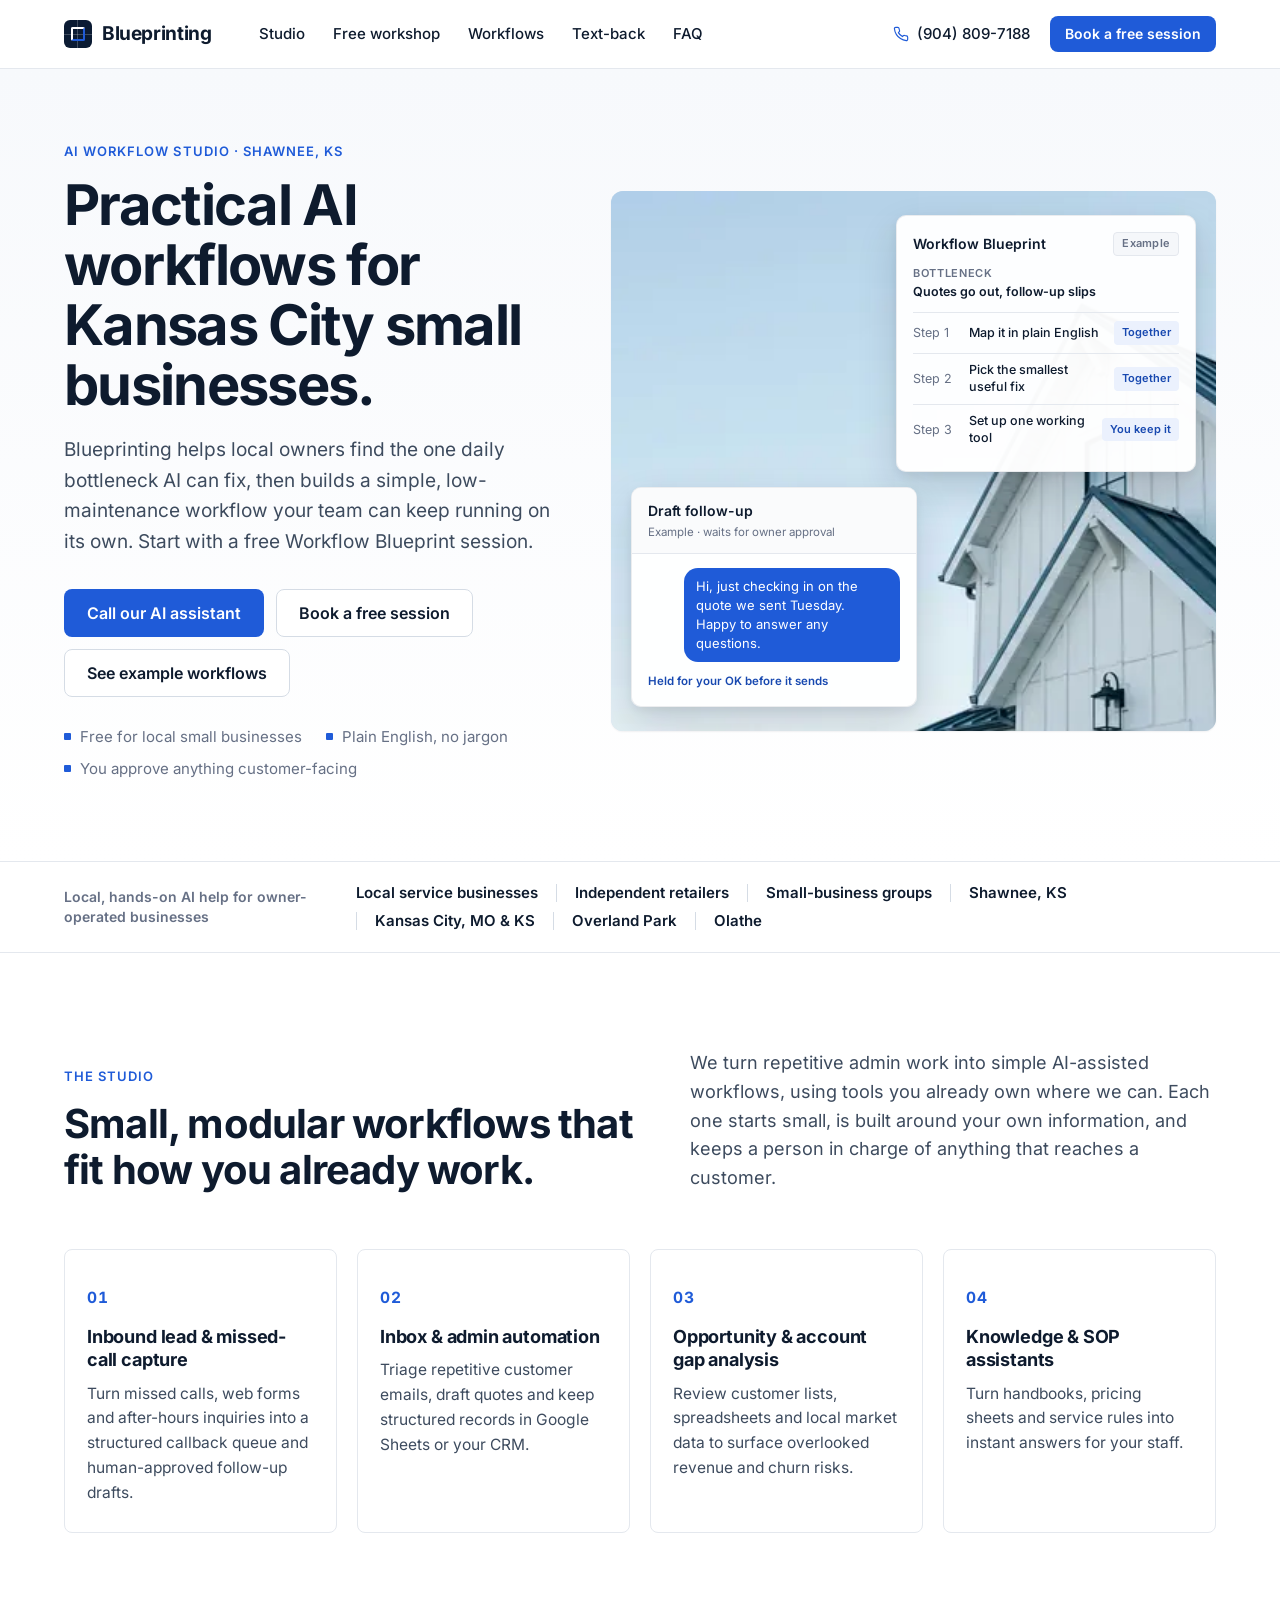
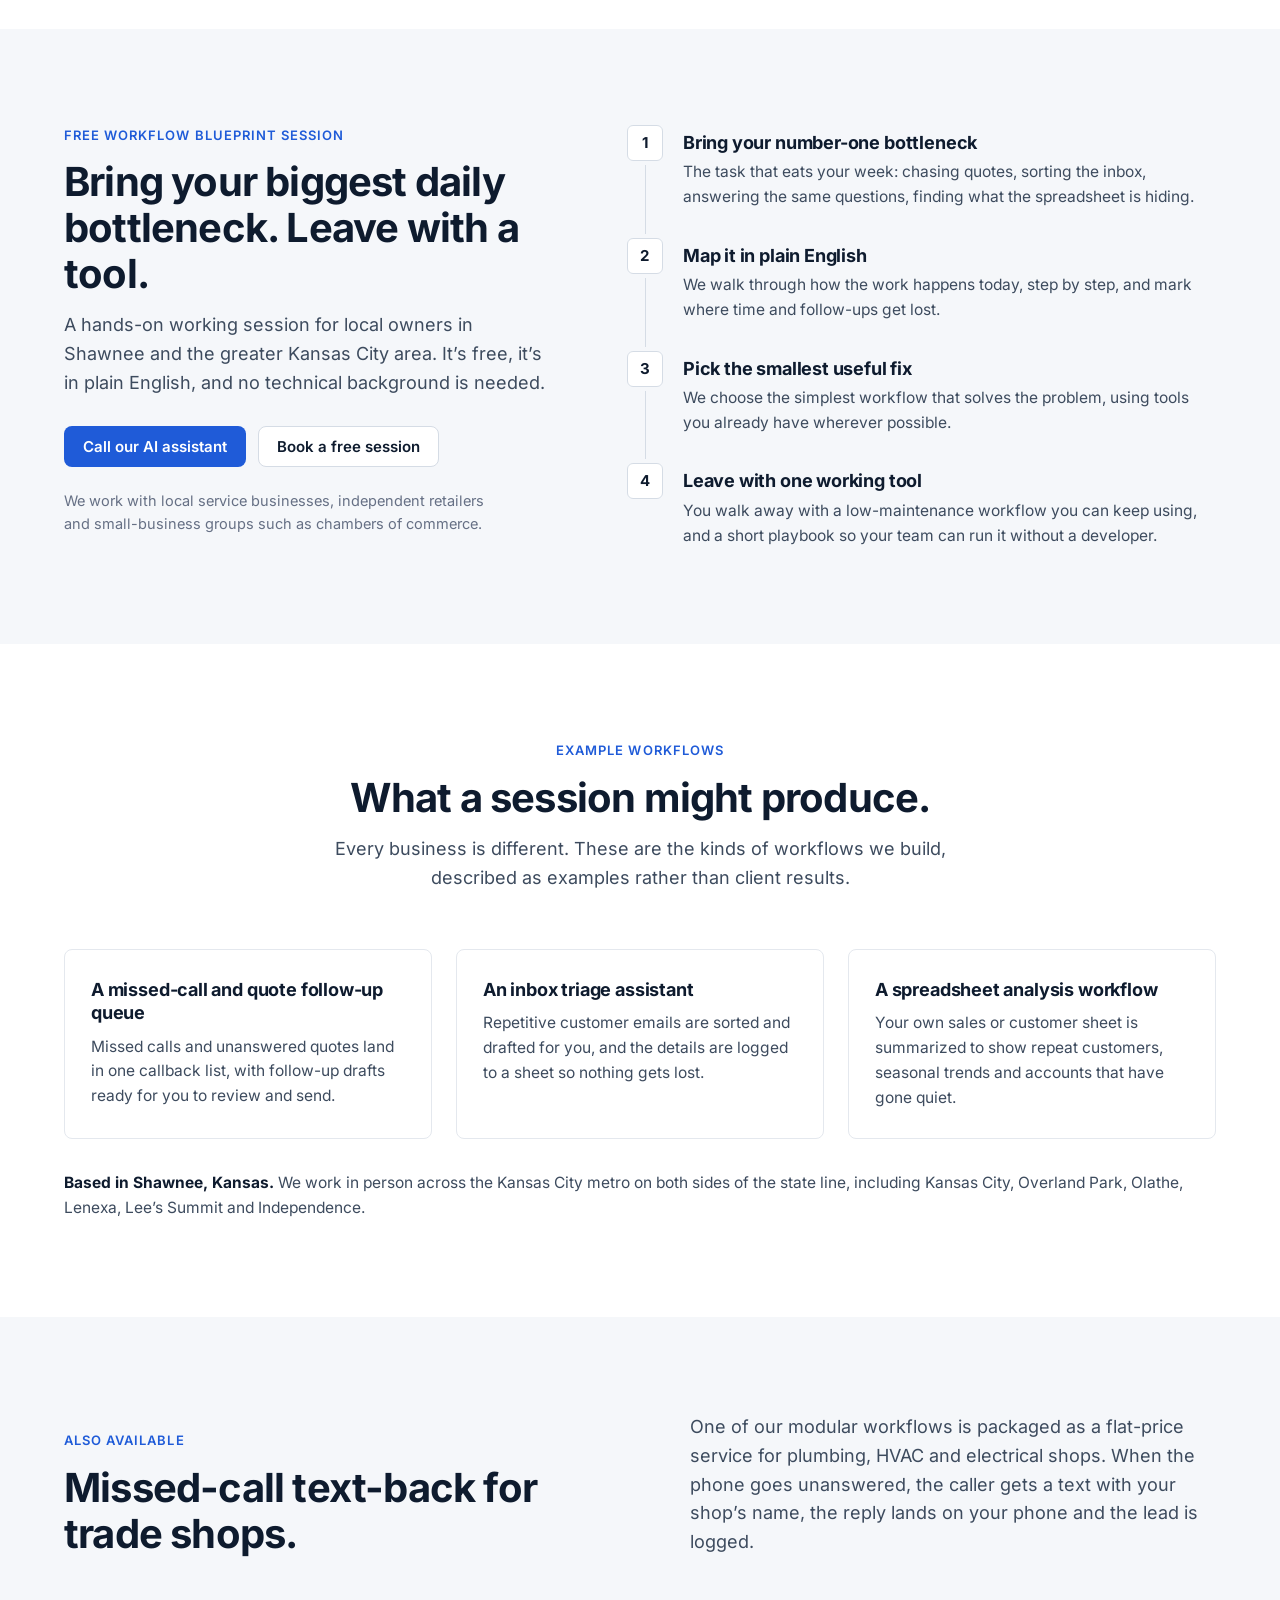
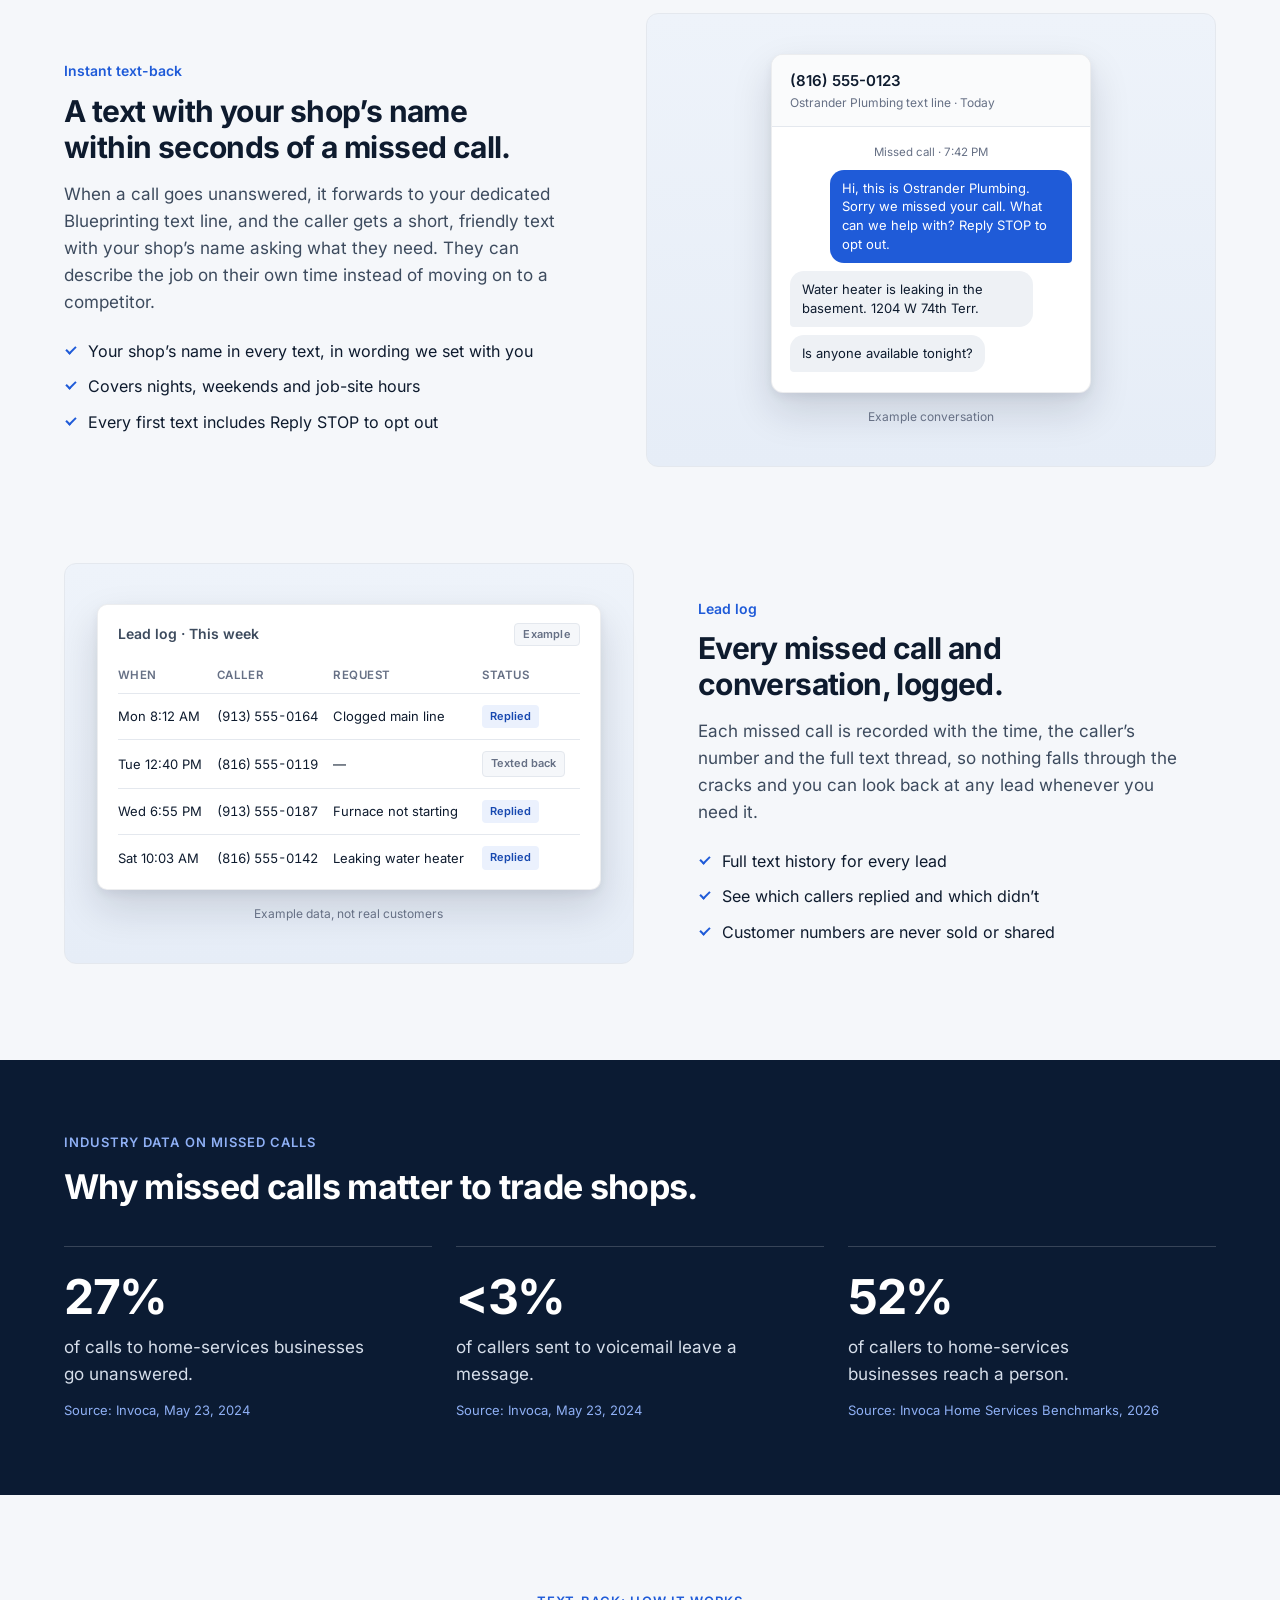
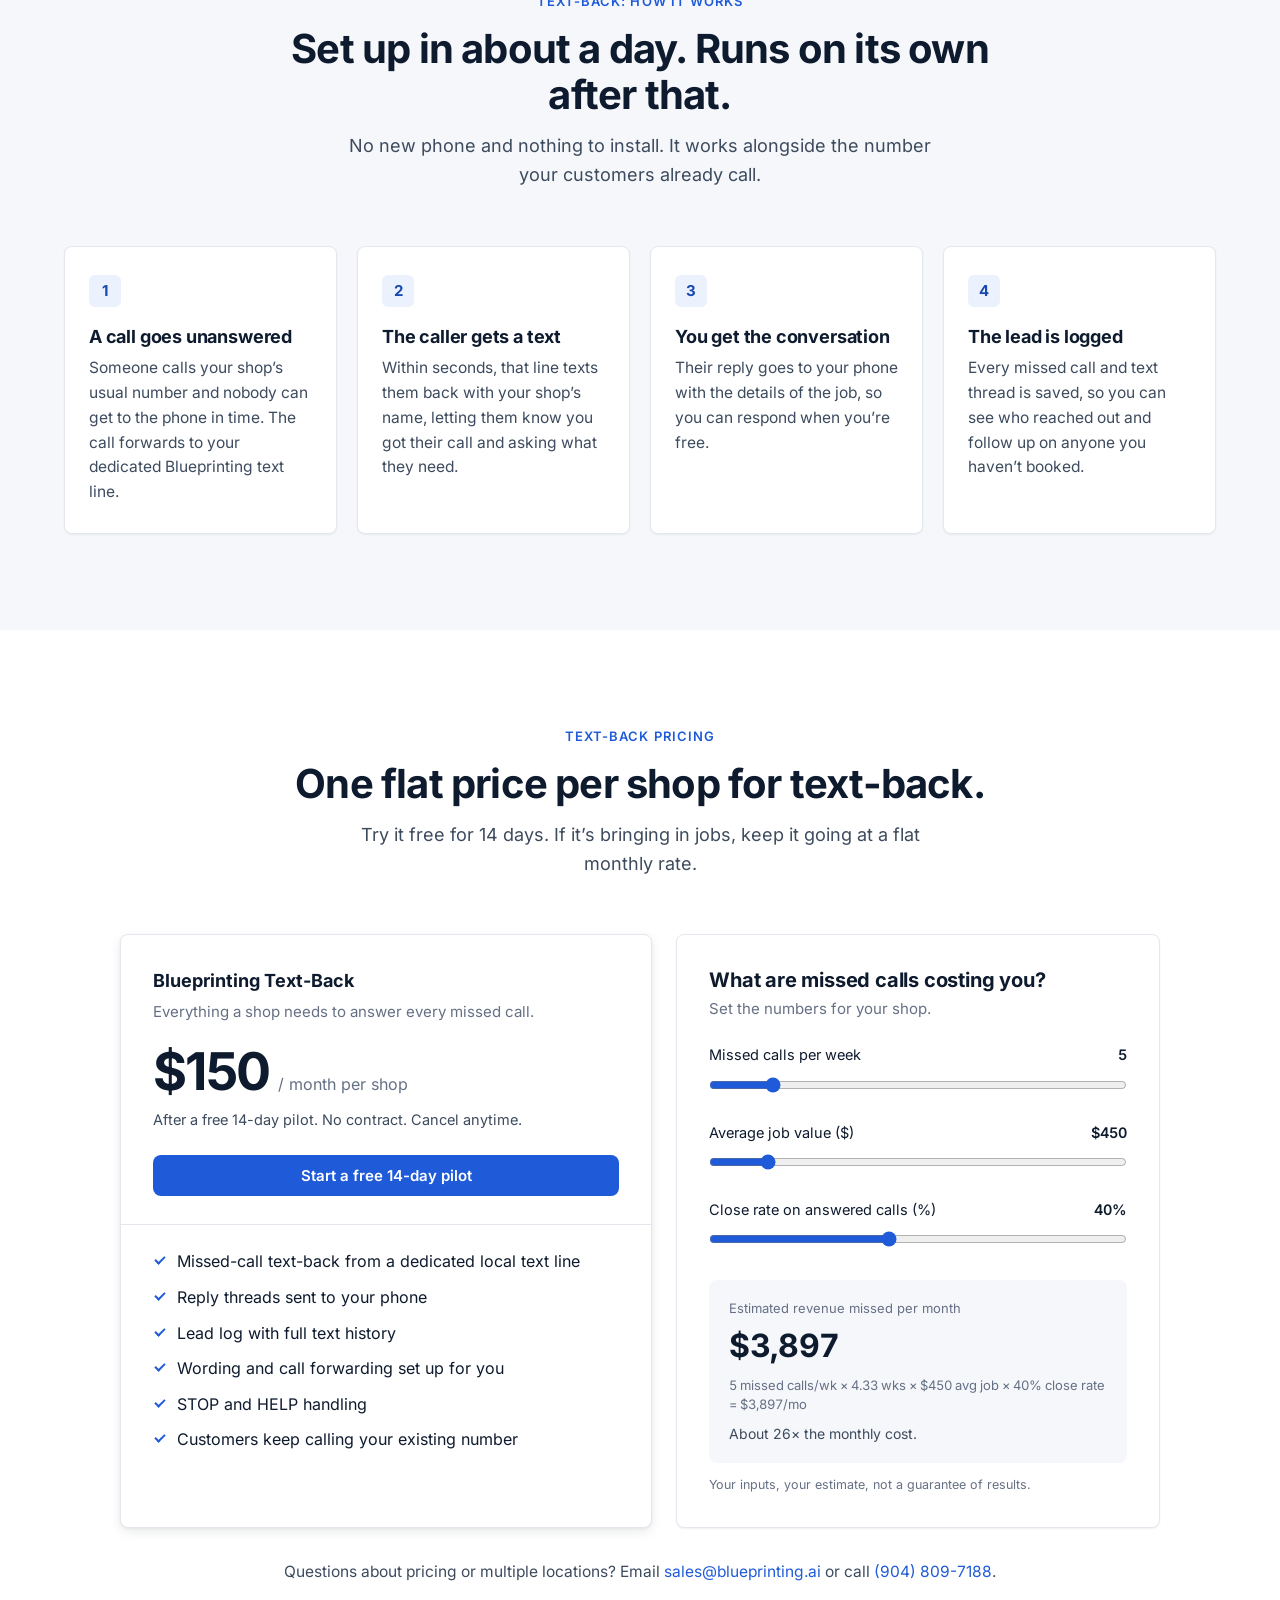
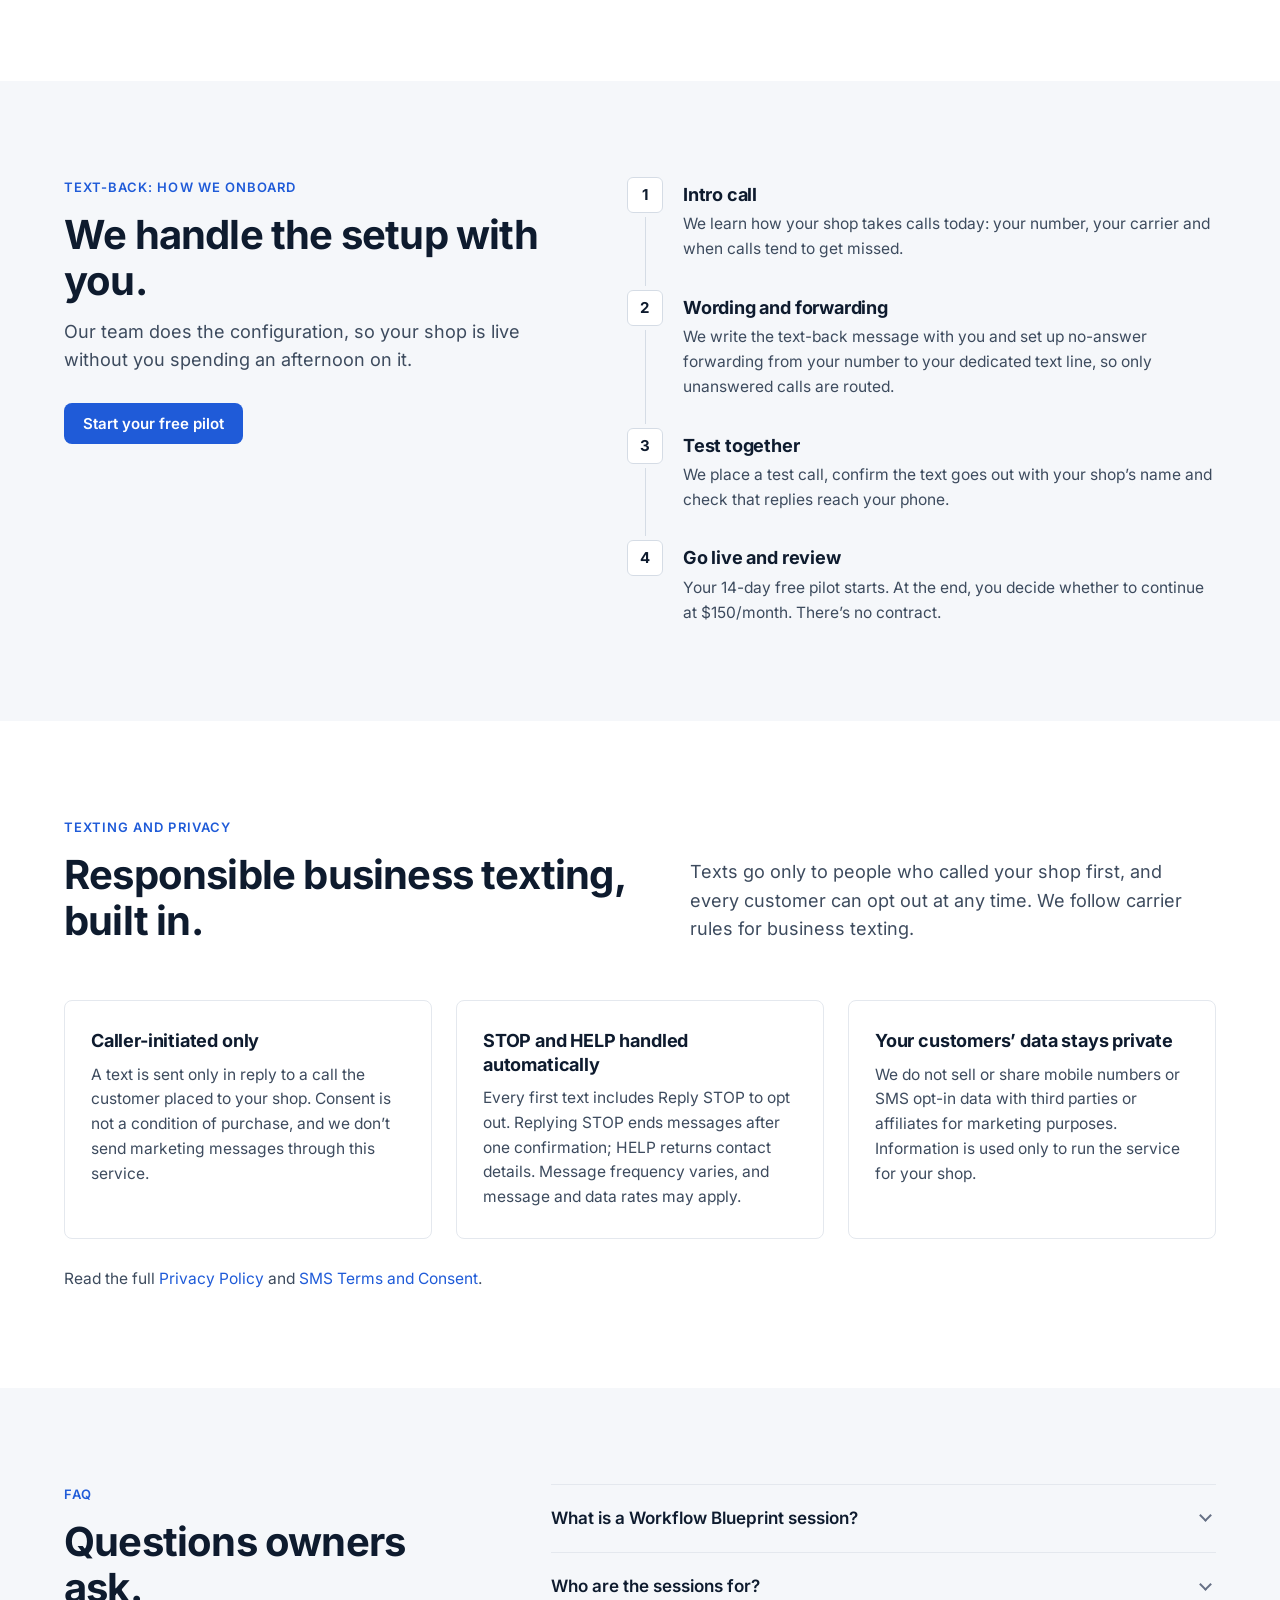
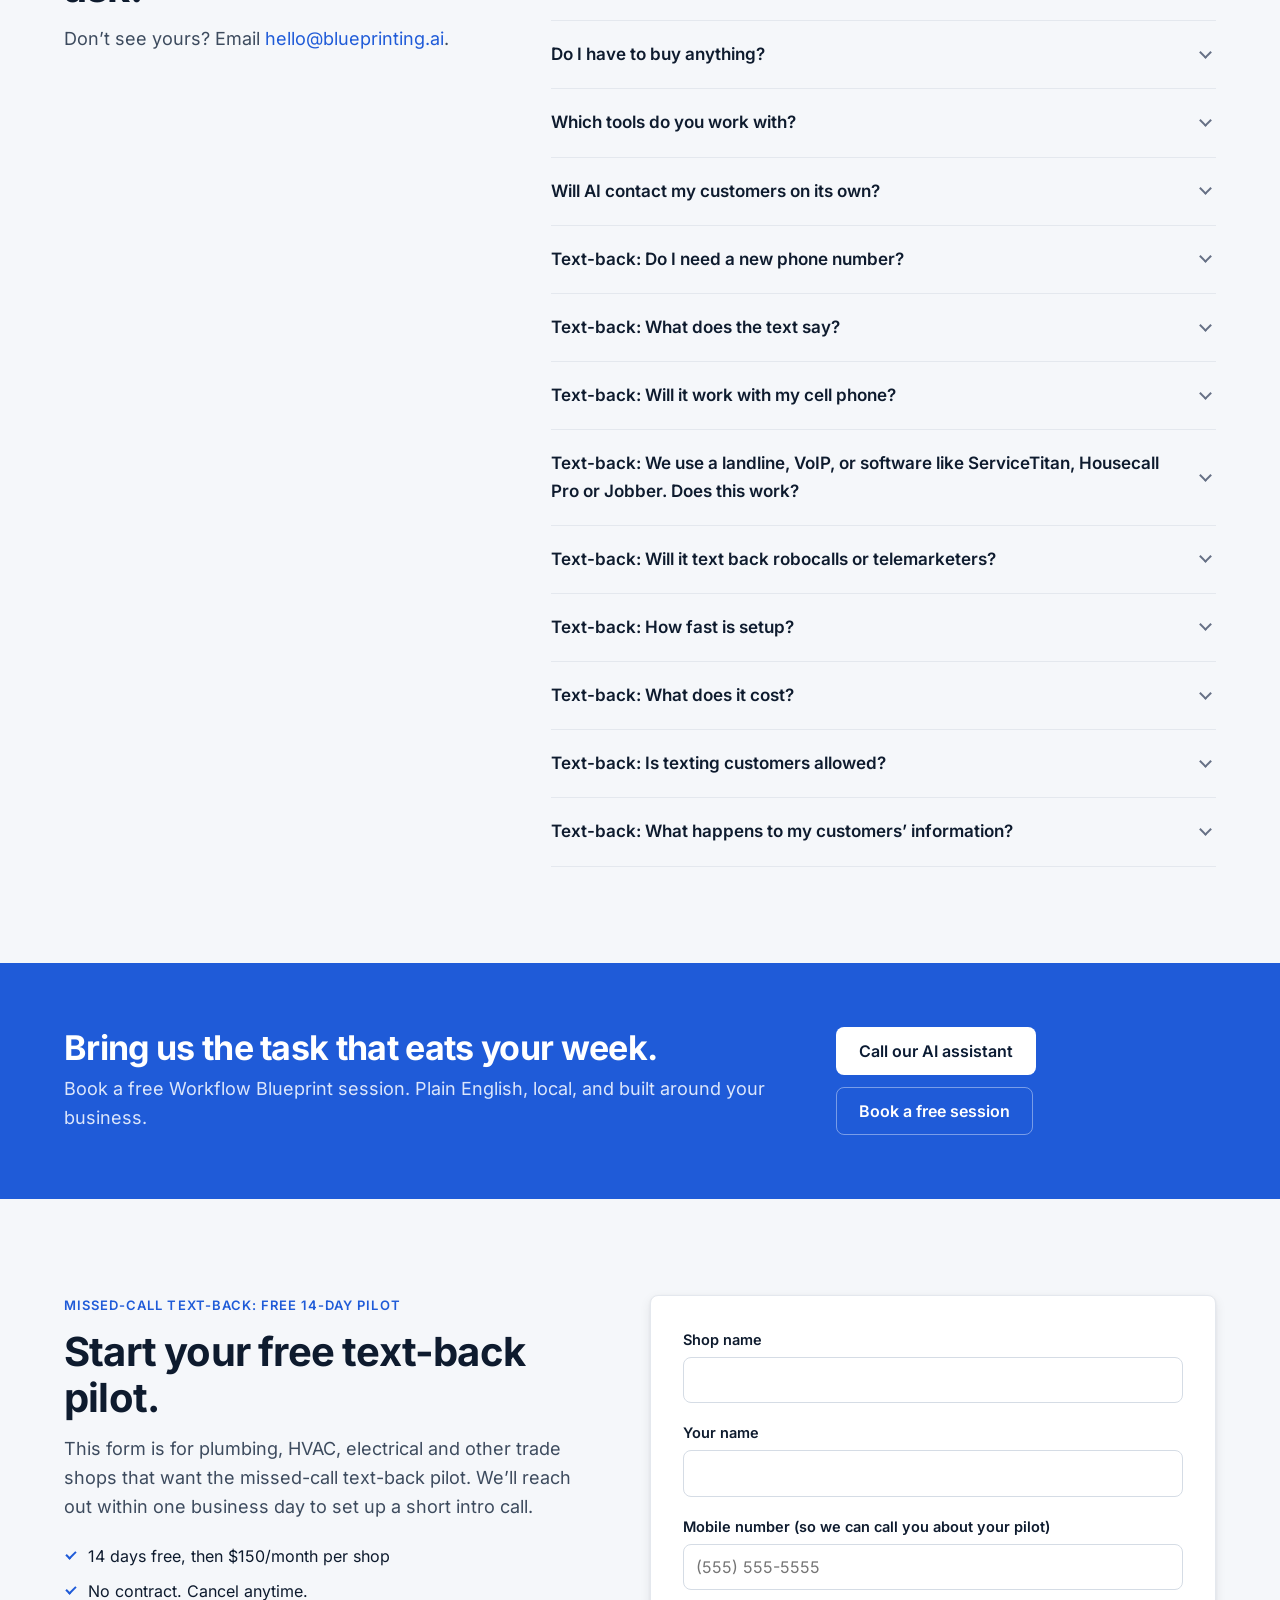
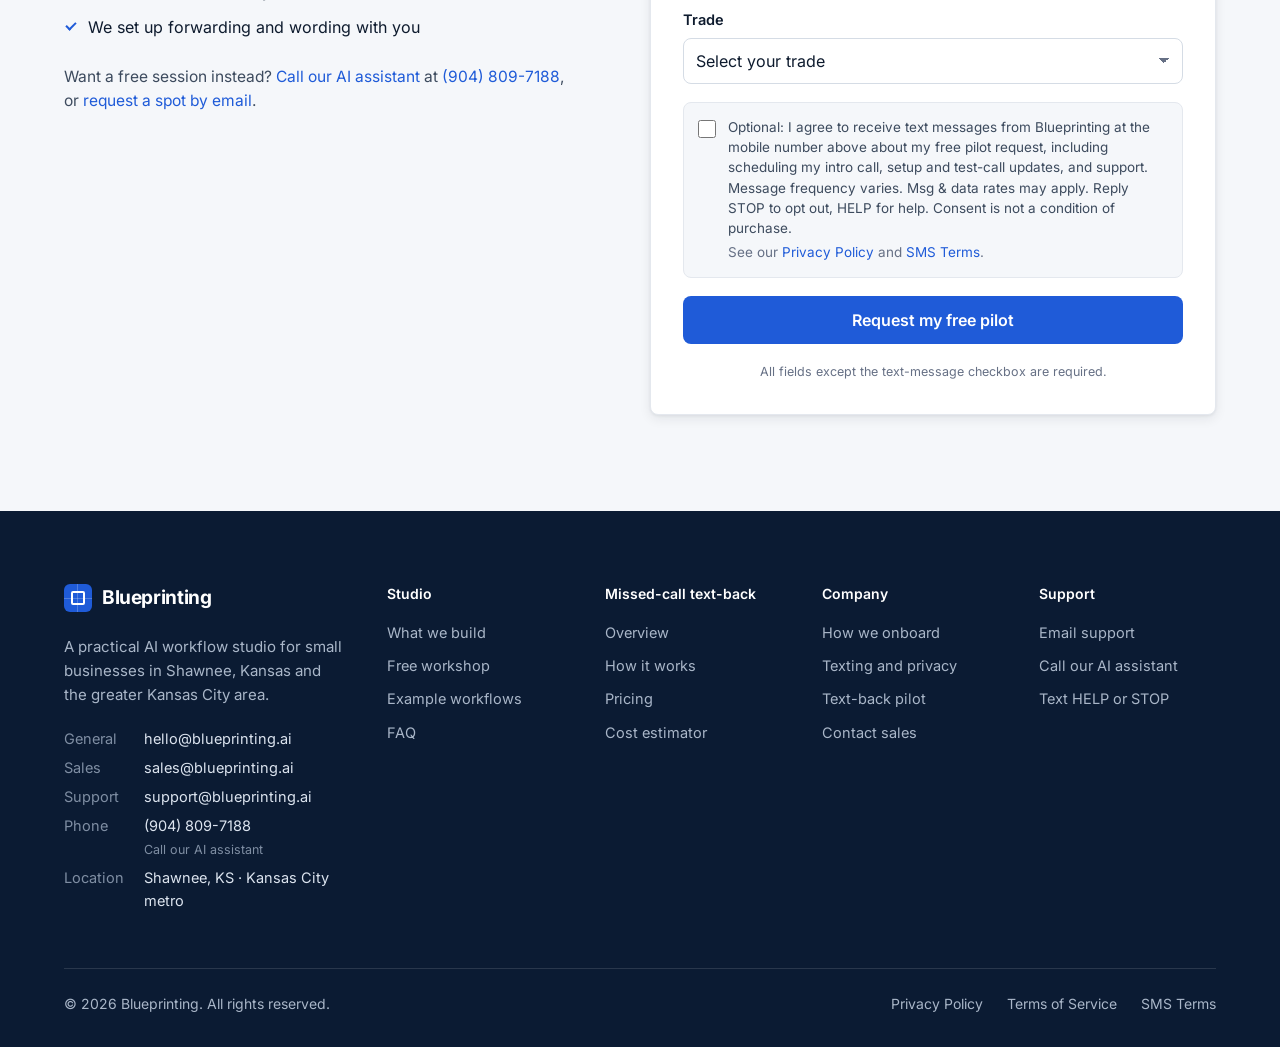
==== index.html @ 6c56ad61 "Replace clinic wording with session and workshop language, fix the pilot form timeout, and tighten t" ====
<!DOCTYPE html>
<html lang="en">
<head>
<meta charset="utf-8">
<meta name="viewport" content="width=device-width, initial-scale=1">
<meta name="format-detection" content="telephone=no">
<title>Blueprinting | Practical AI workflows for Shawnee &amp; Kansas City small businesses</title>
<meta name="description" content="Blueprinting is a practical, modular AI workflow studio in Shawnee, Kansas. Bring your biggest daily bottleneck to a free Workflow Blueprint session and leave with one working, low-maintenance tool. Missed-call text-back for trade shops is also available.">
<link rel="canonical" href="https://blueprinting.ai/">
<meta name="theme-color" content="#0B1B33">
<meta property="og:type" content="website">
<meta property="og:site_name" content="Blueprinting">
<meta property="og:url" content="https://blueprinting.ai/">
<meta property="og:title" content="Practical AI workflows for Kansas City small businesses | Blueprinting">
<meta property="og:description" content="A practical AI workflow studio in Shawnee, KS. Free Workflow Blueprint sessions for local owners, plus modular workflows for leads, inboxes, spreadsheets and SOPs.">
<meta property="og:image" content="https://blueprinting.ai/og-image.png">
<meta property="og:locale" content="en_US">
<meta name="twitter:card" content="summary_large_image">
<meta name="twitter:title" content="Practical AI workflows for Kansas City small businesses | Blueprinting">
<meta name="twitter:description" content="A practical AI workflow studio in Shawnee, KS. Free Workflow Blueprint sessions for local owners, plus modular workflows for leads, inboxes, spreadsheets and SOPs.">
<meta name="twitter:image" content="https://blueprinting.ai/og-image.png">
<link rel="icon" href="favicon.svg" type="image/svg+xml">
<link rel="preload" href="fonts/inter-latin.woff2" as="font" type="font/woff2" crossorigin>
<link rel="stylesheet" href="styles.css">
<script type="application/ld+json">
{
 "@context": "https://schema.org",
 "@graph": [
  {
   "@type": "ProfessionalService",
   "@id": "https://blueprinting.ai/#business",
   "name": "Blueprinting",
   "url": "https://blueprinting.ai/",
   "email": "hello@blueprinting.ai",
   "telephone": "+1-904-809-7188",
   "description": "A practical AI workflow studio for small businesses in Shawnee, Kansas and the greater Kansas City area. Free Workflow Blueprint sessions, modular AI workflows and a missed-call text-back plan for trade shops.",
   "address": {
    "@type": "PostalAddress",
    "addressLocality": "Shawnee",
    "addressRegion": "KS",
    "addressCountry": "US"
   },
   "areaServed": [
    {
     "@type": "City",
     "name": "Shawnee, KS"
    },
    {
     "@type": "City",
     "name": "Kansas City, KS"
    },
    {
     "@type": "City",
     "name": "Kansas City, MO"
    },
    {
     "@type": "City",
     "name": "Overland Park, KS"
    },
    {
     "@type": "City",
     "name": "Olathe, KS"
    },
    {
     "@type": "City",
     "name": "Lenexa, KS"
    },
    {
     "@type": "City",
     "name": "Lee's Summit, MO"
    },
    {
     "@type": "City",
     "name": "Independence, MO"
    }
   ],
   "makesOffer": [
    {
     "@type": "Offer",
     "name": "Workflow Blueprint session",
     "price": "0",
     "priceCurrency": "USD",
     "description": "Free hands-on working session for local owners to map one daily bottleneck and leave with one working tool."
    },
    {
     "@type": "Offer",
     "name": "Missed-call text-back",
     "price": "150.00",
     "priceCurrency": "USD",
     "description": "14-day free pilot, then $150/month per shop, no contract."
    }
   ]
  },
  {
   "@type": "FAQPage",
   "@id": "https://blueprinting.ai/#faq",
   "mainEntity": [
    {
     "@type": "Question",
     "name": "What is a Workflow Blueprint session?",
     "acceptedAnswer": {
      "@type": "Answer",
      "text": "A free, hands-on working session for local owners. Each owner brings their number-one daily bottleneck. We map the process in plain English, pick the smallest useful fix and leave you with one working, low-maintenance tool you can keep using."
     }
    },
    {
     "@type": "Question",
     "name": "Who are the sessions for?",
     "acceptedAnswer": {
      "@type": "Answer",
      "text": "Owner-operated businesses in Shawnee and the greater Kansas City area: local service businesses, independent retailers and small-business groups such as chambers of commerce. No technical background is needed."
     }
    },
    {
     "@type": "Question",
     "name": "Do I have to buy anything?",
     "acceptedAnswer": {
      "@type": "Answer",
      "text": "No. The session is free. If you want more help afterward, email hello@blueprinting.ai and we’ll talk it through. Missed-call text-back is a separate paid plan with a free 14-day pilot."
     }
    },
    {
     "@type": "Question",
     "name": "Which tools do you work with?",
     "acceptedAnswer": {
      "@type": "Answer",
      "text": "Whatever you already have where we can: Google Sheets, your inbox, your phone system and no-code automation tools, with AI assistants doing the drafting and analysis. We pick the simplest setup that fits how your team works."
     }
    },
    {
     "@type": "Question",
     "name": "Will AI contact my customers on its own?",
     "acceptedAnswer": {
      "@type": "Answer",
      "text": "Not by default. Anything customer-facing starts as a draft for you to approve. The one automatic message is missed-call text-back, and it only replies to people who called your shop first."
     }
    },
    {
     "@type": "Question",
     "name": "Text-back: Do I need a new phone number?",
     "acceptedAnswer": {
      "@type": "Answer",
      "text": "No. Customers keep calling the number they already have. Calls you don’t answer forward to a dedicated local Blueprinting text line, which texts the caller back with your shop’s name in the message. The text comes from that line, not from your shop’s own number."
     }
    },
    {
     "@type": "Question",
     "name": "Text-back: What does the text say?",
     "acceptedAnswer": {
      "@type": "Answer",
      "text": "Your shop’s name and a short question about what the caller needs. We set the wording with you during onboarding, and every first text includes Reply STOP to opt out."
     }
    },
    {
     "@type": "Question",
     "name": "Text-back: Will it work with my cell phone?",
     "acceptedAnswer": {
      "@type": "Answer",
      "text": "Yes. Most carriers support conditional call forwarding, which sends only the calls you don’t pick up to your dedicated text line. We set it up with you."
     }
    },
    {
     "@type": "Question",
     "name": "Text-back: We use a landline, VoIP, or software like ServiceTitan, Housecall Pro or Jobber. Does this work?",
     "acceptedAnswer": {
      "@type": "Answer",
      "text": "Most phone systems support no-answer or busy forwarding, or a ring-group overflow, to another number. We set that up with you during onboarding and test it before the pilot starts. Your dispatch software keeps working as it does today. If your system can’t forward, we’ll tell you on the intro call."
     }
    },
    {
     "@type": "Question",
     "name": "Text-back: Will it text back robocalls or telemarketers?",
     "acceptedAnswer": {
      "@type": "Answer",
      "text": "We only text calls that ring through and go unanswered. We set rules with you during onboarding, such as skipping toll-free numbers and sending at most one text to a repeat caller in a set window. Anyone can reply STOP."
     }
    },
    {
     "@type": "Question",
     "name": "Text-back: How fast is setup?",
     "acceptedAnswer": {
      "@type": "Answer",
      "text": "Usually within a day."
     }
    },
    {
     "@type": "Question",
     "name": "Text-back: What does it cost?",
     "acceptedAnswer": {
      "@type": "Answer",
      "text": "The first 14 days are free. After that it’s $150 per month per shop, with no contract. Cancel anytime."
     }
    },
    {
     "@type": "Question",
     "name": "Text-back: Is texting customers allowed?",
     "acceptedAnswer": {
      "@type": "Answer",
      "text": "Yes, when the customer called you first and every text offers a way to opt out. Texts only go to people who called your shop, STOP and HELP are handled automatically, and we follow carrier rules for business texting."
     }
    },
    {
     "@type": "Question",
     "name": "Text-back: What happens to my customers’ information?",
     "acceptedAnswer": {
      "@type": "Answer",
      "text": "We use caller numbers and messages only to run the service for your shop. We never sell or share mobile numbers or opt-in data for marketing. See our Privacy Policy."
     }
    }
   ]
  }
 ]
}
</script>
</head>
<body>
<a class="skip" href="#main">Skip to content</a>

<header class="nav" id="nav">
  <div class="container nav-in">
    <a class="logo" href="#top" aria-label="Blueprinting home">
      <span class="logo-mark" aria-hidden="true"><span></span></span>
      <span class="logo-word">Blueprinting</span>
    </a>
    <nav class="nav-links" id="menu" aria-label="Primary">
      <a href="#studio">Studio</a>
      <a href="#session">Free workshop</a>
      <a href="#workflows">Workflows</a>
      <a href="#text-back">Text-back</a>
      <a href="#faq">FAQ</a>
      <div class="nav-mobile-cta">
        <a class="btn btn-primary" href="mailto:hello@blueprinting.ai?subject=Free%20Workflow%20Blueprint%20session">Book a free session</a>
        <a class="btn btn-secondary" href="tel:+19048097188">Call our AI assistant</a>
      </div>
    </nav>
    <div class="nav-actions">
      <a class="nav-phone" href="tel:+19048097188" aria-label="Call our AI assistant at (904) 809-7188" x-apple-data-detectors="false"><svg class="icon-phone" width="16" height="16" viewBox="0 0 24 24" fill="none" stroke="currentColor" stroke-width="1.75" stroke-linecap="round" stroke-linejoin="round" aria-hidden="true"><path d="M22 16.92v3a2 2 0 0 1-2.18 2 19.79 19.79 0 0 1-8.63-3.07 19.5 19.5 0 0 1-6-6 19.79 19.79 0 0 1-3.07-8.67A2 2 0 0 1 4.11 2h3a2 2 0 0 1 2 1.72c.13.96.36 1.9.7 2.81a2 2 0 0 1-.45 2.11L8.09 9.91a16 16 0 0 0 6 6l1.27-1.27a2 2 0 0 1 2.11-.45c.91.34 1.85.57 2.81.7A2 2 0 0 1 22 16.92z"/></svg>(904) 809-7188</a>
      <a class="btn btn-primary btn-sm" href="mailto:hello@blueprinting.ai?subject=Free%20Workflow%20Blueprint%20session">Book a free session</a>
    </div>
    <button class="burger" id="burger" type="button" aria-label="Open menu" aria-expanded="false" aria-controls="menu"><span></span><span></span><span></span></button>
  </div>
</header>

<main id="main">
<span id="top"></span>

<!-- HERO -->
<section class="hero">
  <div class="container hero-grid">
    <div class="hero-copy">
      <p class="eyebrow">AI workflow studio &middot; Shawnee, KS</p>
      <h1>Practical AI workflows for Kansas City small businesses.</h1>
      <p class="lead">Blueprinting helps local owners find the one daily bottleneck AI can fix, then builds a simple, low-maintenance workflow your team can keep running on its own. Start with a free Workflow Blueprint session.</p>
      <div class="hero-ctas">
        <a class="btn btn-primary btn-lg" href="tel:+19048097188">Call our AI assistant</a>
        <a class="btn btn-secondary btn-lg" href="mailto:hello@blueprinting.ai?subject=Free%20Workflow%20Blueprint%20session">Book a free session</a>
        <a class="btn btn-secondary btn-lg" href="#workflows">See example workflows</a>
      </div>
      <ul class="hero-points">
        <li>Free for local small businesses</li>
        <li>Plain English, no jargon</li>
        <li>You approve anything customer-facing</li>
      </ul>
    </div>

    <div class="hero-visual" aria-label="Example of a Workflow Blueprint session outline and a draft follow-up held for approval">
      <picture><source type="image/webp" srcset="bp-hero2-640.webp 640w, bp-hero2-960.webp 960w, bp-hero2.webp 1376w" sizes="(max-width: 960px) 100vw, 640px"><img class="hero-photo" src="bp-hero2.jpg" alt="White board-and-batten farmhouse gable with a dark metal roof and a black wall lantern against a clear pale-blue sky" width="1376" height="768" fetchpriority="high" decoding="async"></picture>
      <div class="ui-card ui-log ui-plan" aria-hidden="true">
        <div class="ui-card-head">
          <span class="ui-title">Workflow Blueprint</span>
          <span class="ui-tag">Example</span>
        </div>
        <p class="plan-goal"><span>Bottleneck</span>Quotes go out, follow-up slips</p>
        <ul class="ui-rows">
          <li><span class="r-time">Step 1</span><span class="r-who">Map it in plain English</span><span class="pill pill-blue">Together</span></li>
          <li><span class="r-time">Step 2</span><span class="r-who">Pick the smallest useful fix</span><span class="pill pill-blue">Together</span></li>
          <li><span class="r-time">Step 3</span><span class="r-who">Set up one working tool</span><span class="pill pill-blue">You keep it</span></li>
        </ul>
      </div>
      <div class="ui-card ui-sms" aria-hidden="true">
        <div class="sms-head">
          <span class="sms-from">Draft follow-up</span>
          <span class="sms-sub">Example &middot; waits for owner approval</span>
        </div>
        <div class="sms-body">
          <p class="bubble out">Hi, just checking in on the quote we sent Tuesday. Happy to answer any questions.</p>
          <p class="sms-meta">Held for your OK before it sends</p>
        </div>
      </div>
    </div>
  </div>
</section>

<!-- LOCAL STRIP -->
<section class="strip" aria-label="Who Blueprinting works with">
  <div class="container strip-in">
    <p class="strip-label">Local, hands-on AI help for owner-operated businesses</p>
    <ul class="strip-list">
      <li>Local service businesses</li>
      <li>Independent retailers</li>
      <li>Small-business groups</li>
      <li>Shawnee, KS</li>
      <li>Kansas City, MO &amp; KS</li>
      <li>Overland Park</li>
      <li>Olathe</li>
    </ul>
  </div>
</section>

<!-- STUDIO -->
<section class="section" id="studio">
  <div class="container">
    <div class="section-head split">
      <div>
        <p class="eyebrow">The studio</p>
        <h2>Small, modular workflows that fit how you already work.</h2>
      </div>
      <p class="section-sub">We turn repetitive admin work into simple AI-assisted workflows, using tools you already own where we can. Each one starts small, is built around your own information, and keeps a person in charge of anything that reaches a customer.</p>
    </div>
    <div class="mod-grid">
      <article class="trust-card">
        <p class="mod-num">01</p>
        <h3>Inbound lead &amp; missed-call capture</h3>
        <p>Turn missed calls, web forms and after-hours inquiries into a structured callback queue and human-approved follow-up drafts.</p>
      </article>
      <article class="trust-card">
        <p class="mod-num">02</p>
        <h3>Inbox &amp; admin automation</h3>
        <p>Triage repetitive customer emails, draft quotes and keep structured records in Google Sheets or your CRM.</p>
      </article>
      <article class="trust-card">
        <p class="mod-num">03</p>
        <h3>Opportunity &amp; account gap analysis</h3>
        <p>Review customer lists, spreadsheets and local market data to surface overlooked revenue and churn risks.</p>
      </article>
      <article class="trust-card">
        <p class="mod-num">04</p>
        <h3>Knowledge &amp; SOP assistants</h3>
        <p>Turn handbooks, pricing sheets and service rules into instant answers for your staff.</p>
      </article>
    </div>
  </div>
</section>

<!-- SESSION -->
<section class="section section-alt" id="session">
  <div class="container onboard">
    <div class="onboard-copy">
      <p class="eyebrow">Free Workflow Blueprint session</p>
      <h2>Bring your biggest daily bottleneck. Leave with a tool.</h2>
      <p class="section-sub">A hands-on working session for local owners in Shawnee and the greater Kansas City area. It&rsquo;s free, it&rsquo;s in plain English, and no technical background is needed.</p>
      <div class="session-ctas">
        <a class="btn btn-primary" href="tel:+19048097188">Call our AI assistant</a>
        <a class="btn btn-secondary" href="mailto:hello@blueprinting.ai?subject=Free%20Workflow%20Blueprint%20session">Book a free session</a>
      </div>
      <p class="session-note">We work with local service businesses, independent retailers and small-business groups such as chambers of commerce.</p>
    </div>
    <ol class="timeline">
      <li>
        <h3>Bring your number-one bottleneck</h3>
        <p>The task that eats your week: chasing quotes, sorting the inbox, answering the same questions, finding what the spreadsheet is hiding.</p>
      </li>
      <li>
        <h3>Map it in plain English</h3>
        <p>We walk through how the work happens today, step by step, and mark where time and follow-ups get lost.</p>
      </li>
      <li>
        <h3>Pick the smallest useful fix</h3>
        <p>We choose the simplest workflow that solves the problem, using tools you already have wherever possible.</p>
      </li>
      <li>
        <h3>Leave with one working tool</h3>
        <p>You walk away with a low-maintenance workflow you can keep using, and a short playbook so your team can run it without a developer.</p>
      </li>
    </ol>
  </div>
</section>

<!-- EXAMPLE WORKFLOWS -->
<section class="section" id="workflows">
  <div class="container">
    <div class="section-head center">
      <p class="eyebrow">Example workflows</p>
      <h2>What a session might produce.</h2>
      <p class="section-sub">Every business is different. These are the kinds of workflows we build, described as examples rather than client results.</p>
    </div>
    <div class="trust-grid">
      <article class="trust-card">
        <h3>A missed-call and quote follow-up queue</h3>
        <p>Missed calls and unanswered quotes land in one callback list, with follow-up drafts ready for you to review and send.</p>
      </article>
      <article class="trust-card">
        <h3>An inbox triage assistant</h3>
        <p>Repetitive customer emails are sorted and drafted for you, and the details are logged to a sheet so nothing gets lost.</p>
      </article>
      <article class="trust-card">
        <h3>A spreadsheet analysis workflow</h3>
        <p>Your own sales or customer sheet is summarized to show repeat customers, seasonal trends and accounts that have gone quiet.</p>
      </article>
    </div>
    <p class="area-line"><strong>Based in Shawnee, Kansas.</strong> We work in person across the Kansas City metro on both sides of the state line, including Kansas City, Overland Park, Olathe, Lenexa, Lee&rsquo;s Summit and Independence.</p>
  </div>
</section>

<!-- TEXT-BACK INTRO -->
<section class="section section-alt" id="text-back">
  <div class="container">
    <div class="section-head split">
      <div>
        <p class="eyebrow">Also available</p>
        <h2>Missed-call text-back for trade shops.</h2>
      </div>
      <p class="section-sub">One of our modular workflows is packaged as a flat-price service for plumbing, HVAC and electrical shops. When the phone goes unanswered, the caller gets a text with your shop&rsquo;s name, the reply lands on your phone and the lead is logged.</p>
    </div>
    <div class="feature">
      <div class="feature-copy">
        <p class="feature-kicker">Instant text-back</p>
        <h3>A text with your shop&rsquo;s name within seconds of a missed call.</h3>
        <p>When a call goes unanswered, it forwards to your dedicated Blueprinting text line, and the caller gets a short, friendly text with your shop&rsquo;s name asking what they need. They can describe the job on their own time instead of moving on to a competitor.</p>
        <ul class="ticks">
          <li>Your shop&rsquo;s name in every text, in wording we set with you</li>
          <li>Covers nights, weekends and job-site hours</li>
          <li>Every first text includes Reply STOP to opt out</li>
        </ul>
      </div>
      <div class="feature-visual panel-soft">
        <div class="phone">
          <div class="phone-top"><span class="phone-name">(816) 555-0123</span><span class="phone-num">Ostrander Plumbing text line &middot; Today</span></div>
          <div class="phone-body">
            <p class="sms-sys">Missed call &middot; 7:42 PM</p>
            <p class="bubble out">Hi, this is Ostrander Plumbing. Sorry we missed your call. What can we help with? Reply STOP to opt out.</p>
            <p class="bubble in">Water heater is leaking in the basement. 1204 W 74th Terr.</p>
            <p class="bubble in">Is anyone available tonight?</p>
          </div>
        </div>
        <p class="visual-note">Example conversation</p>
      </div>
    </div>
    <div class="feature reverse">
      <div class="feature-copy">
        <p class="feature-kicker">Lead log</p>
        <h3>Every missed call and conversation, logged.</h3>
        <p>Each missed call is recorded with the time, the caller&rsquo;s number and the full text thread, so nothing falls through the cracks and you can look back at any lead whenever you need it.</p>
        <ul class="ticks">
          <li>Full text history for every lead</li>
          <li>See which callers replied and which didn&rsquo;t</li>
          <li>Customer numbers are never sold or shared</li>
        </ul>
      </div>
      <div class="feature-visual panel-soft">
        <div class="table-card">
          <div class="ui-card-head"><span class="ui-title">Lead log &middot; This week</span><span class="ui-tag">Example</span></div>
          <table class="lead-table">
            <thead><tr><th>When</th><th>Caller</th><th>Request</th><th>Status</th></tr></thead>
            <tbody>
              <tr><td>Mon 8:12 AM</td><td>(913) 555-0164</td><td>Clogged main line</td><td><span class="pill pill-blue">Replied</span></td></tr>
              <tr><td>Tue 12:40 PM</td><td>(816) 555-0119</td><td>&mdash;</td><td><span class="pill pill-muted">Texted back</span></td></tr>
              <tr><td>Wed 6:55 PM</td><td>(913) 555-0187</td><td>Furnace not starting</td><td><span class="pill pill-blue">Replied</span></td></tr>
              <tr><td>Sat 10:03 AM</td><td>(816) 555-0142</td><td>Leaking water heater</td><td><span class="pill pill-blue">Replied</span></td></tr>
            </tbody>
          </table>
        </div>
        <p class="visual-note">Example data, not real customers</p>
      </div>
    </div>
  </div>
</section>

<!-- STATS -->
<section class="stats" aria-labelledby="stats-h">
  <div class="container">
    <div class="stats-head">
      <p class="eyebrow eyebrow-light">Industry data on missed calls</p>
      <h2 id="stats-h">Why missed calls matter to trade shops.</h2>
    </div>
    <div class="stats-grid">
      <div class="stat">
        <span class="stat-num">27%</span>
        <p>of calls to home-services businesses go unanswered.</p>
        <a class="stat-src" href="https://www.invoca.com/blog/how-much-missed-sales-calls-cost-home-services-businesses" target="_blank" rel="noopener">Source: Invoca, May 23, 2024</a>
      </div>
      <div class="stat">
        <span class="stat-num">&lt;3%</span>
        <p>of callers sent to voicemail leave a message.</p>
        <a class="stat-src" href="https://www.invoca.com/blog/how-much-missed-sales-calls-cost-home-services-businesses" target="_blank" rel="noopener">Source: Invoca, May 23, 2024</a>
      </div>
      <div class="stat">
        <span class="stat-num">52%</span>
        <p>of callers to home-services businesses reach a person.</p>
        <a class="stat-src" href="https://www.invoca.com/reports/the-invoca-home-services-lead-conversion-benchmarks-report-2026" target="_blank" rel="noopener">Source: Invoca Home Services Benchmarks, 2026</a>
      </div>
    </div>
  </div>
</section>

<!-- HOW IT WORKS -->
<section class="section section-alt" id="how">
  <div class="container">
    <div class="section-head center">
      <p class="eyebrow">Text-back: how it works</p>
      <h2>Set up in about a day. Runs on its own after that.</h2>
      <p class="section-sub">No new phone and nothing to install. It works alongside the number your customers already call.</p>
    </div>
    <ol class="steps">
      <li class="step">
        <span class="step-num">1</span>
        <h3>A call goes unanswered</h3>
        <p>Someone calls your shop&rsquo;s usual number and nobody can get to the phone in time. The call forwards to your dedicated Blueprinting text line.</p>
      </li>
      <li class="step">
        <span class="step-num">2</span>
        <h3>The caller gets a text</h3>
        <p>Within seconds, that line texts them back with your shop&rsquo;s name, letting them know you got their call and asking what they need.</p>
      </li>
      <li class="step">
        <span class="step-num">3</span>
        <h3>You get the conversation</h3>
        <p>Their reply goes to your phone with the details of the job, so you can respond when you&rsquo;re free.</p>
      </li>
      <li class="step">
        <span class="step-num">4</span>
        <h3>The lead is logged</h3>
        <p>Every missed call and text thread is saved, so you can see who reached out and follow up on anyone you haven&rsquo;t booked.</p>
      </li>
    </ol>
  </div>
</section>

<!-- PRICING -->
<section class="section" id="pricing">
  <div class="container">
    <div class="section-head center">
      <p class="eyebrow">Text-back pricing</p>
      <h2>One flat price per shop for text-back.</h2>
      <p class="section-sub">Try it free for 14 days. If it&rsquo;s bringing in jobs, keep it going at a flat monthly rate.</p>
    </div>
    <div class="pricing">
      <div class="price-card">
        <div class="price-top">
          <p class="plan-name">Blueprinting Text-Back</p>
          <p class="plan-desc">Everything a shop needs to answer every missed call.</p>
          <div class="price"><span class="amt">$150</span><span class="per">/ month per shop</span></div>
          <p class="price-note">After a free 14-day pilot. No contract. Cancel anytime.</p>
          <a class="btn btn-primary btn-block" href="#start-pilot">Start a free 14-day pilot</a>
        </div>
        <ul class="ticks price-list">
          <li>Missed-call text-back from a dedicated local text line</li>
          <li>Reply threads sent to your phone</li>
          <li>Lead log with full text history</li>
          <li>Wording and call forwarding set up for you</li>
          <li>STOP and HELP handling</li>
          <li>Customers keep calling your existing number</li>
        </ul>
      </div>

      <div class="roi-card" id="roi">
        <h3>What are missed calls costing you?</h3>
        <p class="roi-sub">Set the numbers for your shop.</p>
        <div class="range">
          <div class="range-top"><label for="rCalls">Missed calls per week</label><span class="rv" id="oCalls">5</span></div>
          <input type="range" id="rCalls" name="calls" min="1" max="30" step="1" value="5">
        </div>
        <div class="range">
          <div class="range-top"><label for="rVal">Average job value ($)</label><span class="rv" id="oVal">$450</span></div>
          <input type="range" id="rVal" name="ticket" min="150" max="2500" step="50" value="450">
        </div>
        <div class="range">
          <div class="range-top"><label for="rShare">Close rate on answered calls (%)</label><span class="rv" id="oShare">40%</span></div>
          <input type="range" id="rShare" name="rate" min="10" max="80" step="5" value="40">
        </div>
        <output class="roi-out" id="roiOut" for="rCalls rVal rShare" aria-live="polite">
          <span class="roi-lbl">Estimated revenue missed per month</span>
          <span class="roi-big" id="rOut">$3,897</span>
          <span class="roi-formula" id="rFormula">5 missed calls/wk &times; 4.33 wks &times; $450 avg job &times; 40% close rate = $3,897/mo</span>
          <span class="roi-cmp" id="rCmp">About 26&times; the monthly cost.</span>
        </output>
        <p class="roi-fine">Your inputs, your estimate, not a guarantee of results.</p>
      </div>
    </div>
    <p class="pricing-contact">Questions about pricing or multiple locations? Email <a href="mailto:sales@blueprinting.ai">sales@blueprinting.ai</a> or call <a href="tel:+19048097188">(904) 809-7188</a>.</p>
  </div>
</section>

<!-- ONBOARDING -->
<section class="section section-alt" id="onboarding">
  <div class="container onboard">
    <div class="onboard-copy">
      <p class="eyebrow">Text-back: how we onboard</p>
      <h2>We handle the setup with you.</h2>
      <p class="section-sub">Our team does the configuration, so your shop is live without you spending an afternoon on it.</p>
      <a class="btn btn-primary" href="#start-pilot">Start your free pilot</a>
    </div>
    <ol class="timeline">
      <li>
        <h3>Intro call</h3>
        <p>We learn how your shop takes calls today: your number, your carrier and when calls tend to get missed.</p>
      </li>
      <li>
        <h3>Wording and forwarding</h3>
        <p>We write the text-back message with you and set up no-answer forwarding from your number to your dedicated text line, so only unanswered calls are routed.</p>
      </li>
      <li>
        <h3>Test together</h3>
        <p>We place a test call, confirm the text goes out with your shop&rsquo;s name and check that replies reach your phone.</p>
      </li>
      <li>
        <h3>Go live and review</h3>
        <p>Your 14-day free pilot starts. At the end, you decide whether to continue at $150/month. There&rsquo;s no contract.</p>
      </li>
    </ol>
  </div>
</section>

<!-- TEXTING & PRIVACY -->
<section class="section" id="sms-terms">
  <span id="privacy" class="anchor-alias"></span>
  <div class="container">
    <div class="section-head split">
      <div>
        <p class="eyebrow">Texting and privacy</p>
        <h2>Responsible business texting, built in.</h2>
      </div>
      <p class="section-sub">Texts go only to people who called your shop first, and every customer can opt out at any time. We follow carrier rules for business texting.</p>
    </div>
    <div class="trust-grid">
      <div class="trust-card">
        <h3>Caller-initiated only</h3>
        <p>A text is sent only in reply to a call the customer placed to your shop. Consent is not a condition of purchase, and we don&rsquo;t send marketing messages through this service.</p>
      </div>
      <div class="trust-card">
        <h3>STOP and HELP handled automatically</h3>
        <p>Every first text includes Reply STOP to opt out. Replying STOP ends messages after one confirmation; HELP returns contact details. Message frequency varies, and message and data rates may apply.</p>
      </div>
      <div class="trust-card">
        <h3>Your customers&rsquo; data stays private</h3>
        <p>We do not sell or share mobile numbers or SMS opt-in data with third parties or affiliates for marketing purposes. Information is used only to run the service for your shop.</p>
      </div>
    </div>
    <p class="trust-links">Read the full <a href="privacy.html">Privacy Policy</a> and <a href="terms.html#sms">SMS Terms and Consent</a>.</p>
  </div>
</section>

<!-- FAQ -->
<section class="section section-alt" id="faq">
  <div class="container faq-wrap">
    <div class="faq-head">
      <p class="eyebrow">FAQ</p>
      <h2>Questions owners ask.</h2>
      <p class="section-sub">Don&rsquo;t see yours? Email <a href="mailto:hello@blueprinting.ai">hello@blueprinting.ai</a>.</p>
    </div>
    <div class="faq">
      <details>
        <summary>What is a Workflow Blueprint session?</summary>
        <p>A free, hands-on working session for local owners. Each owner brings their number-one daily bottleneck. We map the process in plain English, pick the smallest useful fix and leave you with one working, low-maintenance tool you can keep using.</p>
      </details>
      <details>
        <summary>Who are the sessions for?</summary>
        <p>Owner-operated businesses in Shawnee and the greater Kansas City area: local service businesses, independent retailers and small-business groups such as chambers of commerce. No technical background is needed.</p>
      </details>
      <details>
        <summary>Do I have to buy anything?</summary>
        <p>No. The session is free. If you want more help afterward, email <a href="mailto:hello@blueprinting.ai">hello@blueprinting.ai</a> and we&rsquo;ll talk it through. Missed-call text-back is a separate paid plan with a free 14-day pilot.</p>
      </details>
      <details>
        <summary>Which tools do you work with?</summary>
        <p>Whatever you already have where we can: Google Sheets, your inbox, your phone system and no-code automation tools, with AI assistants doing the drafting and analysis. We pick the simplest setup that fits how your team works.</p>
      </details>
      <details>
        <summary>Will AI contact my customers on its own?</summary>
        <p>Not by default. Anything customer-facing starts as a draft for you to approve. The one automatic message is missed-call text-back, and it only replies to people who called your shop first.</p>
      </details>
      <details>
        <summary>Text-back: Do I need a new phone number?</summary>
        <p>No. Customers keep calling the number they already have. Calls you don&rsquo;t answer forward to a dedicated local Blueprinting text line, which texts the caller back with your shop&rsquo;s name in the message. The text comes from that line, not from your shop&rsquo;s own number.</p>
      </details>
      <details>
        <summary>Text-back: What does the text say?</summary>
        <p>Your shop&rsquo;s name and a short question about what the caller needs. We set the wording with you during onboarding, and every first text includes Reply STOP to opt out.</p>
      </details>
      <details>
        <summary>Text-back: Will it work with my cell phone?</summary>
        <p>Yes. Most carriers support conditional call forwarding, which sends only the calls you don&rsquo;t pick up to your dedicated text line. We set it up with you.</p>
      </details>
      <details>
        <summary>Text-back: We use a landline, VoIP, or software like ServiceTitan, Housecall Pro or Jobber. Does this work?</summary>
        <p>Most phone systems support no-answer or busy forwarding, or a ring-group overflow, to another number. We set that up with you during onboarding and test it before the pilot starts. Your dispatch software keeps working as it does today. If your system can&rsquo;t forward, we&rsquo;ll tell you on the intro call.</p>
      </details>
      <details>
        <summary>Text-back: Will it text back robocalls or telemarketers?</summary>
        <p>We only text calls that ring through and go unanswered. We set rules with you during onboarding, such as skipping toll-free numbers and sending at most one text to a repeat caller in a set window. Anyone can reply STOP.</p>
      </details>
      <details>
        <summary>Text-back: How fast is setup?</summary>
        <p>Usually within a day.</p>
      </details>
      <details>
        <summary>Text-back: What does it cost?</summary>
        <p>The first 14 days are free. After that it&rsquo;s $150 per month per shop, with no contract. Cancel anytime.</p>
      </details>
      <details>
        <summary>Text-back: Is texting customers allowed?</summary>
        <p>Yes, when the customer called you first and every text offers a way to opt out. Texts only go to people who called your shop, STOP and HELP are handled automatically, and we follow carrier rules for business texting.</p>
      </details>
      <details>
        <summary>Text-back: What happens to my customers&rsquo; information?</summary>
        <p>We use caller numbers and messages only to run the service for your shop. We never sell or share mobile numbers or opt-in data for marketing. See our <a href="privacy.html">Privacy Policy</a>.</p>
      </details>
    </div>
  </div>
</section>

<!-- FINAL CTA -->
<section class="cta-band" id="contact">
  <div class="container cta-in">
    <div>
      <h2>Bring us the task that eats your week.</h2>
      <p>Book a free Workflow Blueprint session. Plain English, local, and built around your business.</p>
    </div>
    <div class="cta-actions">
      <a class="btn btn-white btn-lg" href="tel:+19048097188">Call our AI assistant</a>
      <a class="btn btn-outline-light btn-lg" href="mailto:hello@blueprinting.ai?subject=Free%20Workflow%20Blueprint%20session">Book a free session</a>
    </div>
  </div>
</section>

<!-- START PILOT -->
<section class="section section-alt" id="start-pilot" aria-labelledby="pilot-h">
  <div class="container pilot">
    <div class="pilot-copy">
      <p class="eyebrow">Missed-call text-back: free 14-day pilot</p>
      <h2 id="pilot-h">Start your free text-back pilot.</h2>
      <p class="section-sub">This form is for plumbing, HVAC, electrical and other trade shops that want the missed-call text-back pilot. We&rsquo;ll reach out within one business day to set up a short intro call.</p>
      <ul class="ticks">
        <li>14 days free, then $150/month per shop</li>
        <li>No contract. Cancel anytime.</li>
        <li>We set up forwarding and wording with you</li>
      </ul>
      <p class="pilot-alt">Want a free session instead? <a href="tel:+19048097188">Call our AI assistant</a> at <a href="tel:+19048097188">(904) 809-7188</a>, or <a href="mailto:hello@blueprinting.ai?subject=Free%20Workflow%20Blueprint%20session">request a spot by email</a>.</p>
    </div>
    <div class="pilot-card">
      <form id="pilotForm" class="pilot-form" action="https://formsubmit.co/ajax/hello@blueprinting.ai" method="post" novalidate>
        <div class="field">
          <label for="fShop">Shop name</label>
          <input id="fShop" name="Shop name" type="text" autocomplete="organization" required maxlength="120" aria-describedby="eShop">
          <p class="field-err" id="eShop" role="alert"></p>
        </div>
        <div class="field">
          <label for="fName">Your name</label>
          <input id="fName" name="Name" type="text" autocomplete="name" required maxlength="120" aria-describedby="eName">
          <p class="field-err" id="eName" role="alert"></p>
        </div>
        <div class="field">
          <label for="fPhone">Mobile number (so we can call you about your pilot)</label>
          <input id="fPhone" name="Mobile number" type="tel" inputmode="tel" autocomplete="tel-national" placeholder="(555) 555-5555" required maxlength="14" aria-describedby="ePhone">
          <p class="field-err" id="ePhone" role="alert"></p>
        </div>
        <div class="field">
          <label for="fTrade">Trade</label>
          <select id="fTrade" name="Trade" required aria-describedby="eTrade">
            <option value="">Select your trade</option>
            <option>Plumbing</option>
            <option>HVAC</option>
            <option>Electrical</option>
            <option>Other</option>
          </select>
          <p class="field-err" id="eTrade" role="alert"></p>
        </div>
        <div class="field-check">
          <input id="fConsent" name="SMS consent" type="checkbox" value="Yes">
          <label for="fConsent">Optional: I agree to receive text messages from Blueprinting at the mobile number above about my free pilot request, including scheduling my intro call, setup and test-call updates, and support. Message frequency varies. Msg &amp; data rates may apply. Reply STOP to opt out, HELP for help. Consent is not a condition of purchase. <span class="check-links">See our <a href="privacy.html#sms">Privacy Policy</a> and <a href="terms.html#sms">SMS Terms</a>.</span></label>
        </div>
        <input type="text" name="_honey" class="hp" tabindex="-1" autocomplete="off" aria-hidden="true">
        <button class="btn btn-primary btn-lg btn-block" type="submit" id="pilotSubmit">Request my free pilot</button>
        <p class="form-fine">All fields except the text-message checkbox are required.</p>
      </form>
      <div class="form-state" id="pilotSuccess" hidden tabindex="-1">
        <h3>Thanks &mdash; we got it.</h3>
        <p>We&rsquo;ll reach out within one business day to set up your pilot.</p>
      </div>
      <div class="form-state form-error" id="pilotError" hidden tabindex="-1" role="alert">
        <h3>Something went wrong sending your request.</h3>
        <p>Email <a href="mailto:hello@blueprinting.ai">hello@blueprinting.ai</a> or call <a href="tel:+19048097188">(904) 809-7188</a>.</p>
      </div>
    </div>
  </div>
</section>
</main>

<footer class="footer">
  <div class="container">
    <div class="foot-grid">
      <div class="foot-brand">
        <a class="logo logo-light" href="#top" aria-label="Blueprinting home">
          <span class="logo-mark" aria-hidden="true"><span></span></span>
          <span class="logo-word">Blueprinting</span>
        </a>
        <p>A practical AI workflow studio for small businesses in Shawnee, Kansas and the greater Kansas City area.</p>
        <dl class="foot-contact">
          <div><dt>General</dt><dd><a href="mailto:hello@blueprinting.ai">hello@blueprinting.ai</a></dd></div>
          <div><dt>Sales</dt><dd><a href="mailto:sales@blueprinting.ai">sales@blueprinting.ai</a></dd></div>
          <div><dt>Support</dt><dd><a href="mailto:support@blueprinting.ai">support@blueprinting.ai</a></dd></div>
          <div><dt>Phone</dt><dd><a href="tel:+19048097188">(904) 809-7188</a><span class="foot-line-note">Call our AI assistant</span></dd></div>
          <div><dt>Location</dt><dd>Shawnee, KS &middot; Kansas City metro</dd></div>
        </dl>
      </div>
      <div class="foot-col">
        <h4>Studio</h4>
        <a href="#studio">What we build</a>
        <a href="#session">Free workshop</a>
        <a href="#workflows">Example workflows</a>
        <a href="#faq">FAQ</a>
      </div>
      <div class="foot-col">
        <h4>Missed-call text-back</h4>
        <a href="#text-back">Overview</a>
        <a href="#how">How it works</a>
        <a href="#pricing">Pricing</a>
        <a href="#roi">Cost estimator</a>
      </div>
      <div class="foot-col">
        <h4>Company</h4>
        <a href="#onboarding">How we onboard</a>
        <a href="#sms-terms">Texting and privacy</a>
        <a href="#start-pilot">Text-back pilot</a>
        <a href="mailto:sales@blueprinting.ai">Contact sales</a>
      </div>
      <div class="foot-col">
        <h4>Support</h4>
        <a href="mailto:support@blueprinting.ai">Email support</a>
        <a href="tel:+19048097188">Call our AI assistant</a>
        <a href="terms.html#sms">Text HELP or STOP</a>
      </div>
    </div>
    <div class="foot-bottom">
      <p>&copy; 2026 Blueprinting. All rights reserved.</p>
      <nav aria-label="Legal"><a href="privacy.html">Privacy Policy</a><a href="terms.html">Terms of Service</a><a href="terms.html#sms">SMS Terms</a></nav>
    </div>
  </div>
</footer>

<div class="mbar">
  <a class="btn btn-primary" href="tel:+19048097188" aria-label="Call our AI assistant at (904) 809-7188" x-apple-data-detectors="false">Call</a>
  <a class="btn btn-secondary" href="mailto:hello@blueprinting.ai?subject=Free%20Workflow%20Blueprint%20session" aria-label="Email to book a free session">Email</a>
</div>

<script src="app.js"></script>
</body>
</html>
---- styles.css ----
/* Blueprinting — marketing site styles */
@font-face{font-family:Inter;font-style:normal;font-weight:400 700;font-display:swap;src:url(fonts/inter-latin.woff2) format("woff2");unicode-range:U+0000-00FF,U+0131,U+0152-0153,U+02BB-02BC,U+02C6,U+02DA,U+02DC,U+0304,U+0308,U+0329,U+2000-206F,U+20AC,U+2122,U+2191,U+2193,U+2212,U+2215,U+FEFF,U+FFFD}
:root{
  --ink:#0E1B2E;
  --navy:#0B1B33;
  --text:#3D4B5E;
  --muted:#667085;
  --line:#E4E8EE;
  --line-2:#D5DCE5;
  --bg:#FFFFFF;
  --bg-alt:#F5F7FA;
  --accent:#1F5BD8;
  --accent-dark:#1849B0;
  --accent-soft:#EBF1FD;
  --radius:8px;
  --shadow-sm:0 1px 2px rgba(16,24,40,.06);
  --shadow-md:0 4px 12px rgba(16,24,40,.08), 0 1px 3px rgba(16,24,40,.06);
  --shadow-lg:0 18px 40px rgba(16,24,40,.14), 0 4px 10px rgba(16,24,40,.06);
  --nav-h:68px;
}
*,*::before,*::after{box-sizing:border-box}
html{-webkit-text-size-adjust:100%}
@media (prefers-reduced-motion:no-preference){html{scroll-behavior:smooth}}
[id]{scroll-margin-top:5rem}
picture{display:contents}
[hidden]{display:none!important}
body{margin:0;font-family:Inter,system-ui,-apple-system,"Segoe UI",Roboto,Arial,sans-serif;font-size:17px;line-height:1.6;color:var(--text);background:var(--bg);-webkit-font-smoothing:antialiased;text-rendering:optimizeLegibility}
img{max-width:100%;height:auto;display:block}
a{color:var(--accent);text-decoration:none}
a:hover{text-decoration:underline}
h1,h2,h3,h4{color:var(--ink);margin:0;font-weight:700;letter-spacing:-.02em}
p{margin:0}
ul,ol{margin:0;padding:0;list-style:none}
.container{width:100%;max-width:1200px;margin:0 auto;padding:0 24px}
.skip{position:absolute;left:-9999px;top:8px;background:#fff;padding:8px 12px;z-index:200;border-radius:6px}
.skip:focus{left:8px}
:focus-visible{outline:2px solid var(--accent);outline-offset:2px}

/* Buttons */
.btn{display:inline-flex;align-items:center;justify-content:center;gap:8px;font:600 15px/1 Inter,system-ui,sans-serif;padding:12px 18px;border-radius:var(--radius);border:1px solid transparent;cursor:pointer;transition:background-color .15s,border-color .15s,color .15s;white-space:nowrap;text-decoration:none}
.btn:hover{text-decoration:none}
.btn-sm{padding:10px 14px;font-size:14px}
.btn-lg{padding:15px 22px;font-size:16px}
.btn-block{width:100%}
.btn-primary{background:var(--accent);color:#fff}
.btn-primary:hover{background:var(--accent-dark)}
.btn-secondary{background:#fff;color:var(--ink);border-color:var(--line-2)}
.btn-secondary:hover{border-color:#B7C1CE;background:#FAFBFC}
.btn-white{background:#fff;color:var(--navy)}
.btn-white:hover{background:#EEF2F7}
.btn-outline-light{background:transparent;color:#fff;border-color:rgba(255,255,255,.4)}
.btn-outline-light:hover{border-color:#fff}

/* Logo */
.logo{display:inline-flex;align-items:center;gap:10px;color:var(--ink);text-decoration:none}
.logo:hover{text-decoration:none}
.logo-mark{width:28px;height:28px;border-radius:6px;background:var(--navy);position:relative;flex:none;overflow:hidden}
.logo-mark::before{content:"";position:absolute;inset:0;background:
  linear-gradient(90deg,transparent 0 13px,rgba(255,255,255,.22) 13px 14px,transparent 14px),
  linear-gradient(0deg,transparent 0 13px,rgba(255,255,255,.22) 13px 14px,transparent 14px)}
.logo-mark span{position:absolute;left:7px;top:7px;width:14px;height:14px;border:2px solid #fff;border-radius:2px;border-right-color:var(--accent);border-bottom-color:var(--accent)}
.logo-word{font-weight:700;font-size:19px;letter-spacing:-.02em}
.logo-light{color:#fff}
.logo-light .logo-mark{background:var(--accent)}
.logo-light .logo-mark span{border-right-color:#fff;border-bottom-color:#fff}

/* Nav */
.nav{position:sticky;top:0;z-index:100;background:#fff;border-bottom:1px solid var(--line)}
.nav-in{height:var(--nav-h);display:flex;align-items:center;gap:32px}
.nav-links{display:flex;align-items:center;gap:28px;margin-left:16px}
.nav-links>a{color:var(--ink);font-size:15px;font-weight:500}
.nav-links>a:hover{color:var(--accent);text-decoration:none}
.nav-mobile-cta{display:none}
.nav-actions{margin-left:auto;display:flex;align-items:center;gap:20px}
.nav-phone{display:inline-flex;align-items:center;gap:8px;color:var(--ink);font-size:15px;font-weight:500}
.icon-phone{flex:0 0 auto;color:var(--accent)}
.burger{display:none;margin-left:auto;width:42px;height:42px;border:1px solid var(--line-2);border-radius:var(--radius);background:#fff;padding:0;cursor:pointer;flex-direction:column;align-items:center;justify-content:center;gap:4px}
.burger span{display:block;width:18px;height:2px;background:var(--ink);border-radius:1px}

/* Type helpers */
.eyebrow{font-size:13px;font-weight:600;letter-spacing:.08em;text-transform:uppercase;color:var(--accent);margin-bottom:14px}
.eyebrow-light{color:#8FB0F5}
h1{font-size:56px;line-height:1.07;letter-spacing:-.03em}
h2{font-size:40px;line-height:1.15}
h3{font-size:20px;line-height:1.3;letter-spacing:-.01em}
.lead{font-size:19px;line-height:1.6;color:var(--text);margin-top:20px;max-width:560px}
.section-sub{font-size:18px;color:var(--text);margin-top:14px;max-width:620px}

/* Hero */
.hero{padding:72px 0 80px;background:linear-gradient(180deg,#F7F9FC 0%,#fff 100%)}
.hero-grid{display:grid;grid-template-columns:minmax(0,.95fr) minmax(0,1.15fr);gap:48px;align-items:center}
.hero-copy{animation:fade .5s ease-out both}
.hero-ctas{display:flex;flex-wrap:wrap;gap:12px;margin-top:32px}
.hero-points{display:flex;flex-wrap:wrap;gap:8px 24px;margin-top:28px;font-size:15px;color:var(--muted)}
.hero-points li{position:relative;padding-left:16px}
.hero-points li::before{content:"";position:absolute;left:0;top:50%;width:7px;height:7px;margin-top:-3.5px;background:var(--accent);border-radius:1px}
.hero-visual{position:relative;height:540px;border-radius:12px;overflow:hidden;background:#cfe0ee;box-shadow:var(--shadow-sm);animation:fade .6s .1s ease-out both}
.hero-photo{position:absolute;inset:0;width:100%;height:100%;object-fit:cover;object-position:62% 30%}
@keyframes fade{from{opacity:0;transform:translateY(6px)}to{opacity:1;transform:none}}

/* UI mock cards */
.ui-card{position:absolute;background:rgba(255,255,255,.97);border:1px solid rgba(15,30,50,.08);border-radius:10px;box-shadow:var(--shadow-lg);font-size:13px;color:var(--ink)}
.ui-card-head{display:flex;align-items:center;justify-content:space-between;gap:12px;margin-bottom:12px}
.ui-title{font-weight:600;font-size:14px}
.ui-tag{font-size:11px;font-weight:600;color:var(--muted);background:var(--bg-alt);border:1px solid var(--line);padding:2px 8px;border-radius:4px;letter-spacing:.02em}
.ui-time{font-size:12px;color:var(--muted)}
.ui-log{top:24px;right:20px;width:268px;padding:16px}
.ui-kpis{display:grid;grid-template-columns:repeat(3,1fr);gap:8px;margin-bottom:12px}
.ui-kpis div{background:var(--bg-alt);border-radius:6px;padding:8px 10px}
.k-num{display:block;font-size:20px;font-weight:700;line-height:1.2}
.k-lbl{display:block;font-size:11px;color:var(--muted)}
.ui-rows li{display:grid;grid-template-columns:58px 1fr auto;align-items:center;gap:8px;padding:8px 0;border-top:1px solid var(--line);font-size:12.5px}
.r-time{color:var(--muted)}
.r-who{font-weight:500;font-variant-numeric:tabular-nums;white-space:nowrap}
.pill{display:inline-block;font-size:11px;font-weight:600;padding:3px 8px;border-radius:4px;white-space:nowrap}
.pill-muted{background:var(--bg-alt);color:var(--muted);border:1px solid var(--line)}
.pill-blue{background:var(--accent-soft);color:var(--accent-dark)}
.ui-sms{left:20px;bottom:24px;width:286px;overflow:hidden}
.sms-head{padding:12px 16px;border-bottom:1px solid var(--line);background:#FAFBFC}
.sms-from{display:block;font-weight:600;font-size:14px}
.sms-sub{display:block;font-size:11.5px;color:var(--muted)}
.sms-body{padding:14px 16px 16px;display:flex;flex-direction:column;gap:8px}
.sms-sys{font-size:11.5px;color:var(--muted);text-align:center}
.bubble{max-width:86%;padding:9px 12px;border-radius:14px;font-size:13px;line-height:1.45}
.bubble.out{align-self:flex-end;background:var(--accent);color:#fff;border-bottom-right-radius:4px}
.bubble.in{align-self:flex-start;background:#EEF1F5;color:var(--ink);border-bottom-left-radius:4px}
.sms-meta{font-size:11.5px;color:var(--accent-dark);font-weight:600;margin-top:2px}

/* Studio, session and example cards */
.ui-plan{width:300px}
.ui-plan .ui-rows li{grid-template-columns:48px 1fr auto}
.ui-plan .r-who{white-space:normal;line-height:1.35}
.plan-goal{font-size:12.5px;color:var(--ink);font-weight:600;margin:-2px 0 12px;line-height:1.4}
.plan-goal span{display:block;font-size:11px;font-weight:600;color:var(--muted);text-transform:uppercase;letter-spacing:.06em;margin-bottom:2px}
.mod-grid{display:grid;grid-template-columns:repeat(4,1fr);gap:20px}
.mod-grid .trust-card{padding:26px 22px}
.mod-num{font-size:13px;font-weight:700;color:var(--accent);letter-spacing:.06em;margin-bottom:14px;font-variant-numeric:tabular-nums}
.mod-grid .trust-card h3{font-size:18px;line-height:1.3}
.session-ctas{display:flex;flex-wrap:wrap;gap:12px;margin-top:28px}
.onboard-copy .session-ctas .btn{margin-top:0}
.session-note{margin-top:22px;font-size:14.5px;color:var(--muted);max-width:440px}
.foot-line-note{display:block;margin-top:2px;font-size:12.5px;color:#7F8EA3}

/* Strip */
.strip{border-top:1px solid var(--line);border-bottom:1px solid var(--line);background:#fff}
.strip-in{display:flex;align-items:center;gap:32px;padding-top:22px;padding-bottom:22px}
.strip-label{font-size:14px;font-weight:600;color:var(--muted);flex:none;max-width:260px;line-height:1.4}
.strip-list{display:flex;flex-wrap:wrap;align-items:center;gap:10px 0;font-size:15px;font-weight:600;color:var(--ink)}
.strip-list li{padding:0 18px;border-left:1px solid var(--line-2);line-height:1.2}
.strip-list li:first-child{border-left:0;padding-left:0}

/* Stats */
.stats{background:var(--navy);color:#C9D4E3;padding:72px 0}
.stats-head{max-width:640px;margin-bottom:40px}
.stats h2{color:#fff;font-size:34px}
.stats-grid{display:grid;grid-template-columns:repeat(3,1fr);gap:24px}
.stat{border-top:1px solid rgba(255,255,255,.18);padding-top:24px}
.stat-num{display:block;font-size:48px;font-weight:700;color:#fff;letter-spacing:-.03em;line-height:1.1}
.stat p{margin-top:10px;font-size:17px;color:#D6DEEA;max-width:300px}
.stat-src{display:inline-block;margin-top:12px;font-size:13px;color:#8FB0F5}

/* Sections */
.section{padding:96px 0}
.section-alt{background:var(--bg-alt)}
.section-head{margin-bottom:56px}
.section-head.center{text-align:center}
.section-head.center .section-sub{margin-left:auto;margin-right:auto}
.section-head.center h2{max-width:760px;margin:0 auto}
.section-head.split{display:grid;grid-template-columns:1.1fr 1fr;gap:48px;align-items:end}
.section-head.split .section-sub{margin-top:0}

/* Feature rows */
.feature{display:grid;grid-template-columns:minmax(0,1fr) minmax(0,1.1fr);gap:64px;align-items:center}
.feature+.feature{margin-top:96px}
.feature.reverse{grid-template-columns:minmax(0,1.1fr) minmax(0,1fr)}
.feature.reverse .feature-copy{order:2}
.feature-kicker{font-size:14px;font-weight:600;color:var(--accent);margin-bottom:10px}
.feature h3{font-size:30px;line-height:1.2;letter-spacing:-.02em;max-width:480px}
.feature-copy>p{margin-top:16px;max-width:500px}
.ticks{margin-top:22px;display:grid;gap:10px}
.ticks li{position:relative;padding-left:24px;font-size:16px;color:var(--ink)}
.ticks li::before{content:"";position:absolute;left:2px;top:7px;width:10px;height:6px;border-left:2px solid var(--accent);border-bottom:2px solid var(--accent);transform:rotate(-45deg)}
.feature-visual{position:relative;border-radius:12px;min-height:400px}
.panel-soft{background:linear-gradient(180deg,#EEF3FA 0%,#E6EDF7 100%);border:1px solid var(--line);display:flex;flex-direction:column;align-items:center;justify-content:center;padding:40px 32px}
.visual-note{font-size:12px;color:var(--muted);margin-top:14px}
.phone{width:320px;background:#fff;border-radius:12px;box-shadow:var(--shadow-lg);border:1px solid rgba(15,30,50,.08);overflow:hidden}
.phone-top{padding:14px 18px;border-bottom:1px solid var(--line);background:#FAFBFC}
.phone-name{display:block;font-weight:600;font-size:15px;color:var(--ink)}
.phone-num{display:block;font-size:12px;color:var(--muted)}
.phone-body{padding:16px 18px 20px;display:flex;flex-direction:column;gap:8px}
.photo-visual{overflow:hidden;height:440px}
.photo-visual img{width:100%;height:100%;object-fit:cover;object-position:60% 50%}
.ui-notify{left:24px;bottom:24px;width:300px;padding:16px}
.notify-from{font-weight:600;font-size:14px;font-variant-numeric:tabular-nums}
.notify-msg{margin-top:4px;font-size:13px;color:var(--text);line-height:1.5}
.notify-actions{display:flex;gap:8px;margin-top:12px}
.mini-btn{font-size:12px;font-weight:600;padding:6px 12px;border-radius:6px;border:1px solid var(--line-2);color:var(--ink)}
.mini-primary{background:var(--accent);border-color:var(--accent);color:#fff}
.table-card{width:100%;max-width:520px;background:#fff;border-radius:10px;box-shadow:var(--shadow-lg);border:1px solid rgba(15,30,50,.08);padding:18px 20px 8px}
.lead-table{width:100%;border-collapse:collapse;font-size:13px;color:var(--ink)}
.lead-table th{text-align:left;font-size:11.5px;font-weight:600;color:var(--muted);text-transform:uppercase;letter-spacing:.04em;padding:8px 8px 8px 0;border-bottom:1px solid var(--line)}
.lead-table td{padding:11px 8px 11px 0;border-bottom:1px solid var(--line);vertical-align:middle;white-space:nowrap}
.lead-table tr:last-child td{border-bottom:0}
.lead-table td:nth-child(2){font-variant-numeric:tabular-nums}

/* Steps */
.steps{display:grid;grid-template-columns:repeat(4,1fr);gap:20px;counter-reset:s}
.step{background:#fff;border:1px solid var(--line);border-radius:var(--radius);padding:28px 24px;box-shadow:var(--shadow-sm)}
.step-num{display:inline-flex;align-items:center;justify-content:center;width:32px;height:32px;border-radius:6px;background:var(--accent-soft);color:var(--accent-dark);font-weight:700;font-size:15px;margin-bottom:18px}
.step h3{font-size:18px}
.step p{margin-top:8px;font-size:15.5px;line-height:1.6}

/* Industries */
.ind-grid{display:grid;grid-template-columns:repeat(3,1fr);gap:24px}
.ind-card{border:1px solid var(--line);border-radius:var(--radius);overflow:hidden;background:#fff;box-shadow:var(--shadow-sm)}
.ind-card img{width:100%;aspect-ratio:16/10;object-fit:cover}
.ind-body{padding:22px 24px 26px}
.ind-body p{margin-top:8px;font-size:15.5px}
.area-line{margin-top:32px;font-size:15.5px;color:var(--text)}
.area-line strong{color:var(--ink)}

/* Onboarding */
.onboard{display:grid;grid-template-columns:1fr 1.2fr;gap:72px;align-items:start}
.onboard-copy .btn{margin-top:28px}
.timeline{position:relative;display:grid;gap:0;counter-reset:t}
.timeline li{position:relative;padding:0 0 28px 56px;counter-increment:t}
.timeline li:last-child{padding-bottom:0}
.timeline li::before{content:counter(t);position:absolute;left:0;top:0;width:36px;height:36px;border-radius:6px;background:#fff;border:1px solid var(--line-2);color:var(--ink);font-weight:700;font-size:15px;display:flex;align-items:center;justify-content:center}
.timeline li::after{content:"";position:absolute;left:18px;top:40px;bottom:4px;width:1px;background:var(--line-2)}
.timeline li:last-child::after{display:none}
.timeline h3{font-size:18px;padding-top:6px}
.timeline p{margin-top:6px;font-size:15.5px}

/* Trust */
.anchor-alias{display:block}
.trust-grid{display:grid;grid-template-columns:repeat(3,1fr);gap:24px}
.trust-card{border:1px solid var(--line);border-radius:var(--radius);padding:28px 26px;background:#fff}
.trust-card h3{font-size:18px}
.trust-card p{margin-top:10px;font-size:15.5px}
.trust-links{margin-top:28px;font-size:15.5px}

/* Pricing */
.pricing{display:grid;grid-template-columns:1.1fr 1fr;gap:24px;max-width:1040px;margin:0 auto;align-items:stretch}
.price-card{background:#fff;border:1px solid var(--line);border-radius:var(--radius);box-shadow:var(--shadow-md);overflow:hidden;display:flex;flex-direction:column}
.price-top{padding:32px 32px 28px;border-bottom:1px solid var(--line)}
.plan-name{font-weight:700;font-size:18px;color:var(--ink)}
.plan-desc{font-size:15px;color:var(--muted);margin-top:4px}
.price{display:flex;align-items:baseline;gap:8px;margin-top:22px}
.amt{font-size:52px;font-weight:700;color:var(--ink);letter-spacing:-.03em;line-height:1}
.per{font-size:16px;color:var(--muted)}
.price-note{font-size:14.5px;color:var(--text);margin:10px 0 24px}
.price-list{padding:24px 32px 32px;margin-top:0}
.roi-card{background:#fff;border:1px solid var(--line);border-radius:var(--radius);padding:32px;box-shadow:var(--shadow-sm)}
.roi-card h3{font-size:20px}
.roi-sub{font-size:15px;color:var(--muted);margin-top:4px;margin-bottom:22px}
.range{margin-bottom:18px}
.range-top{display:flex;justify-content:space-between;align-items:baseline;font-size:14.5px;color:var(--ink);margin-bottom:8px}
.range-top .rv{font-weight:600;font-variant-numeric:tabular-nums;white-space:nowrap}
.range-top label{padding-right:12px}
input[type=range]{width:100%;accent-color:var(--accent);margin:0;height:20px}
.roi-out{margin-top:22px;padding:18px 20px;background:var(--bg-alt);border-radius:var(--radius);display:grid;gap:2px}
.roi-lbl{font-size:13px;color:var(--muted)}
.roi-big{font-size:32px;font-weight:700;color:var(--ink);letter-spacing:-.02em;font-variant-numeric:tabular-nums}
.roi-cmp{font-size:14px;color:var(--text)}
.roi-formula{font-size:13px;color:var(--muted);font-variant-numeric:tabular-nums;margin:2px 0 6px;line-height:1.5}
.roi-fine{font-size:12.5px;color:var(--muted);margin-top:12px}
.pricing-contact{text-align:center;margin-top:32px;font-size:15.5px}

/* FAQ */
.faq-wrap{display:grid;grid-template-columns:1fr 1.6fr;gap:72px;align-items:start}
.faq{border-top:1px solid var(--line)}
.faq details{border-bottom:1px solid var(--line)}
.faq summary{list-style:none;cursor:pointer;padding:20px 40px 20px 0;font-weight:600;font-size:17px;color:var(--ink);position:relative}
.faq summary::-webkit-details-marker{display:none}
.faq summary::after{content:"";position:absolute;right:6px;top:50%;width:9px;height:9px;margin-top:-7px;border-right:2px solid var(--muted);border-bottom:2px solid var(--muted);transform:rotate(45deg);transition:transform .15s}
.faq details[open] summary::after{transform:rotate(-135deg);margin-top:-2px}
.faq details p{padding:0 40px 22px 0;font-size:16px}

/* CTA band */
.cta-band{background:var(--accent);color:#fff;padding:64px 0}
.cta-in{display:flex;align-items:center;justify-content:space-between;gap:40px}
.cta-band h2{color:#fff;font-size:34px}
.cta-band p{margin-top:8px;color:#DCE6FB;font-size:18px}
.cta-actions{display:flex;gap:12px;flex-wrap:wrap}

/* Pilot form */
.pilot{display:grid;grid-template-columns:1fr 1.1fr;gap:72px;align-items:start}
.pilot-alt{margin-top:24px;font-size:15.5px}
.pilot-card{background:#fff;border:1px solid var(--line);border-radius:var(--radius);box-shadow:var(--shadow-md);padding:32px}
.pilot-form{display:grid;gap:18px}
.field label{display:block;font-size:14.5px;font-weight:600;color:var(--ink);margin-bottom:6px}
.field input,.field select{width:100%;font:400 16px/1.4 Inter,system-ui,sans-serif;color:var(--ink);background:#fff;border:1px solid var(--line-2);border-radius:var(--radius);padding:11px 12px;min-height:46px}
.field select{appearance:none;background-image:linear-gradient(45deg,transparent 50%,var(--muted) 50%),linear-gradient(135deg,var(--muted) 50%,transparent 50%);background-position:calc(100% - 18px) 50%,calc(100% - 13px) 50%;background-size:5px 5px;background-repeat:no-repeat;padding-right:36px}
.field input:focus,.field select:focus{outline:none;border-color:var(--accent);box-shadow:0 0 0 3px var(--accent-soft)}
.field [aria-invalid=true]{border-color:#B42318}
.field-err{font-size:13.5px;color:#B42318;margin-top:6px}
.field-err:empty{display:none}
.field-check{display:grid;grid-template-columns:20px 1fr;gap:10px;align-items:start;padding:14px;background:var(--bg-alt);border:1px solid var(--line);border-radius:var(--radius)}
.field-check input{width:18px;height:18px;margin:3px 0 0;accent-color:var(--accent)}
.field-check label{font-size:13.5px;line-height:1.5;color:var(--text)}
.check-links{display:block;margin-top:4px;color:var(--muted)}
.hp{position:absolute!important;left:-9999px!important;width:1px;height:1px;opacity:0}
.btn.is-loading{opacity:.75;cursor:progress}
.form-fine{font-size:12.5px;color:var(--muted);text-align:center}
.form-state{padding:8px 0}
.form-state:focus{outline:none}
.form-state h3{font-size:22px}
.form-state p{margin-top:10px;font-size:16px}
.form-error h3{color:#B42318}

/* Footer */
.footer{background:var(--navy);color:#A9B6C8;padding:72px 0 32px;font-size:15px}
.foot-grid{display:grid;grid-template-columns:1.6fr repeat(4,1fr);gap:40px}
.foot-brand p{margin-top:16px;max-width:300px;line-height:1.6}
.foot-contact{margin:20px 0 0;display:grid;gap:6px;font-size:14.5px}
.foot-contact div{display:grid;grid-template-columns:72px 1fr;gap:8px}
.foot-contact dt{color:#7F8EA3}
.foot-contact dd{margin:0;color:#DCE4EF}
.foot-contact a{color:#DCE4EF}
.foot-col h4{color:#fff;font-size:14px;font-weight:600;letter-spacing:0;margin-bottom:16px}
.foot-col a{display:block;color:#A9B6C8;margin-bottom:10px;font-size:14.5px;overflow-wrap:anywhere}
.foot-col a:hover,.foot-bottom a:hover,.foot-contact a:hover{color:#fff;text-decoration:none}
.foot-bottom{margin-top:56px;padding-top:24px;border-top:1px solid rgba(255,255,255,.12);display:flex;justify-content:space-between;align-items:center;gap:16px;flex-wrap:wrap;font-size:14px}
.foot-bottom nav{display:flex;gap:24px;flex-wrap:wrap}
.foot-bottom a{color:#A9B6C8}

/* Mobile bar */
.mbar{display:none}

/* Responsive */
@media (max-width:1100px){
  .nav-phone{display:none}
  .nav-links{gap:22px}
  h1{font-size:48px}
  .hero-grid{gap:40px}
  .foot-grid{grid-template-columns:1.4fr repeat(2,1fr);row-gap:40px}
  .foot-brand{grid-row:span 2}
}
@media (max-width:960px){
  body{font-size:16px}
  :root{--nav-h:64px}
  .nav-links,.nav-actions{display:none}
  .burger{display:flex}
  .nav.open .nav-links{display:flex;flex-direction:column;align-items:stretch;gap:0;position:absolute;top:var(--nav-h);left:0;right:0;margin:0;background:#fff;border-bottom:1px solid var(--line);box-shadow:var(--shadow-md);padding:8px 24px 20px}
  .nav.open .nav-links>a{padding:14px 0;border-bottom:1px solid var(--line);font-size:16px}
  .nav.open .nav-mobile-cta{display:grid;gap:10px;margin-top:16px}
  h1{font-size:40px}
  h2{font-size:32px}
  .lead{font-size:18px}
  .hero{padding:48px 0 56px}
  .hero-grid{grid-template-columns:minmax(0,1fr);gap:40px}
  .hero-visual{height:auto;padding:24px;display:grid;gap:16px;justify-items:center}
  .ui-card{position:relative;inset:auto;width:100%;max-width:360px}
  .ui-log{order:2}
  .strip-in{flex-direction:column;align-items:flex-start;gap:12px}
  .strip-label{max-width:none}
  .stats{padding:56px 0}
  .stats h2{font-size:28px}
  .stats-grid{grid-template-columns:1fr;gap:20px}
  .stat-num{font-size:40px}
  .section{padding:64px 0}
  .section-head{margin-bottom:40px}
  .section-head.split{grid-template-columns:1fr;gap:0}
  .section-head.split .section-sub{margin-top:14px}
  .feature,.feature.reverse{grid-template-columns:minmax(0,1fr);gap:32px}
  .feature.reverse .feature-copy{order:0}
  .feature+.feature{margin-top:64px}
  .feature h3{font-size:26px}
  .feature-visual{min-height:0}
  .panel-soft{padding:28px 20px}
  .photo-visual{height:auto;min-height:0;display:grid}
  .photo-visual img{height:280px}
  .ui-notify{position:relative;left:auto;bottom:auto;margin:-60px auto 20px;width:calc(100% - 40px);max-width:340px}
  .steps{grid-template-columns:1fr 1fr}
  .ind-grid{grid-template-columns:1fr;gap:20px}
  .onboard{grid-template-columns:1fr;gap:40px}
  .trust-grid{grid-template-columns:1fr;gap:16px}
  .mod-grid{grid-template-columns:1fr 1fr;gap:16px}
  .ui-plan{width:100%}
  .pricing{grid-template-columns:1fr}
  .faq-wrap{grid-template-columns:1fr;gap:28px}
  .pilot{grid-template-columns:1fr;gap:32px}
  .cta-in{flex-direction:column;align-items:flex-start;gap:24px}
  .cta-band h2{font-size:28px}
  .foot-grid{grid-template-columns:1fr 1fr;gap:32px 24px}
  .foot-brand{grid-column:1/-1;grid-row:auto}
  .footer{padding-bottom:96px}
  .mbar{display:grid;grid-template-columns:minmax(0,1fr) minmax(0,1fr);gap:10px;position:fixed;left:0;right:0;bottom:0;z-index:90;background:#fff;border-top:1px solid var(--line);padding:10px 16px calc(10px + env(safe-area-inset-bottom));box-shadow:0 -4px 16px rgba(16,24,40,.06)}
  .mbar .btn{min-width:0;width:100%;white-space:normal;line-height:1.25;padding-left:12px;padding-right:12px}
}
@media (max-width:560px){
  .container{padding:0 20px}
  h1{font-size:36px}
  h2{font-size:28px}
  .hero-ctas .btn{width:100%}
  .hero-visual{padding:16px}
  .steps{grid-template-columns:1fr}
  .phone{width:100%}
  .lead-table th:nth-child(3),.lead-table td:nth-child(3){display:none}
  .price-top,.price-list,.roi-card{padding-left:24px;padding-right:24px}
  .amt{font-size:44px}
  .cta-actions{width:100%}
  .cta-actions .btn{width:100%}
  .strip-list{gap:8px}
  .strip-list li,.strip-list li:first-child{padding:6px 10px;border:1px solid var(--line);border-radius:6px;font-size:13.5px;background:var(--bg-alt)}
  .hero-visual .ui-log{display:none}
  .hero{padding-bottom:40px}
  .lead-table td:first-child{white-space:normal}
  .lead-table{font-size:12.5px}
  .step{display:grid;grid-template-columns:32px 1fr;column-gap:16px;padding:22px 20px}
  .step-num{margin-bottom:0;grid-row:span 2}
  .step p{margin-top:4px}
  .ind-card img{aspect-ratio:16/9}
  .ind-body{padding:18px 20px 22px}
  .trust-card{padding:22px 20px}
  .mod-grid{grid-template-columns:1fr}
  .pilot-card{padding:24px 20px}
}
@media (prefers-reduced-motion:reduce){
  .hero-copy,.hero-visual{animation:none}
}

/* Legal pages */
.legal-main{padding:64px 0 96px;background:#fff}
.legal-grid{display:grid;grid-template-columns:220px minmax(0,760px);gap:64px}
.legal-side{position:sticky;top:calc(var(--nav-h) + 32px);align-self:start;display:grid;gap:10px;font-size:15px}
.legal-side-h{font-size:13px;font-weight:600;text-transform:uppercase;letter-spacing:.08em;color:var(--muted);margin-bottom:4px}
.legal-side a{color:var(--text)}
.legal-side a[aria-current]{color:var(--accent);font-weight:600}
.legal-doc h1{font-size:40px}
.legal-updated{font-size:14px;color:var(--muted);margin:10px 0 28px}
.legal-doc h2{font-size:24px;margin:40px 0 12px}
.legal-doc h3{font-size:18px;margin:28px 0 8px}
.legal-doc p{margin-bottom:14px}
.legal-doc ul{list-style:disc;padding-left:22px;margin-bottom:14px}
.legal-doc li{margin-bottom:6px}
.kw-row{display:flex;flex-wrap:wrap;gap:10px}
.kw{display:inline-block;border:1px solid var(--line-2);border-radius:6px;padding:6px 12px;font-size:15px;color:var(--ink);background:var(--bg-alt)}
.footer-slim{padding:8px 0 32px}
.footer-slim .foot-bottom{border-top:0;margin-top:0}
.legal-page .nav-actions-legal{display:flex}
@media (max-width:960px){
  .legal-grid{grid-template-columns:1fr;gap:24px}
  .legal-side{position:static;display:flex;flex-wrap:wrap;gap:8px 20px}
  .legal-side-h{width:100%}
  .legal-doc h1{font-size:32px}
  .legal-page .burger{display:none}
  .legal-page .nav-actions-legal{display:flex;margin-left:auto}
  .legal-page .nav-actions-legal .nav-phone{display:none}
  .legal-page .footer{padding-bottom:32px}
}
a[href^="tel"]{white-space:nowrap}
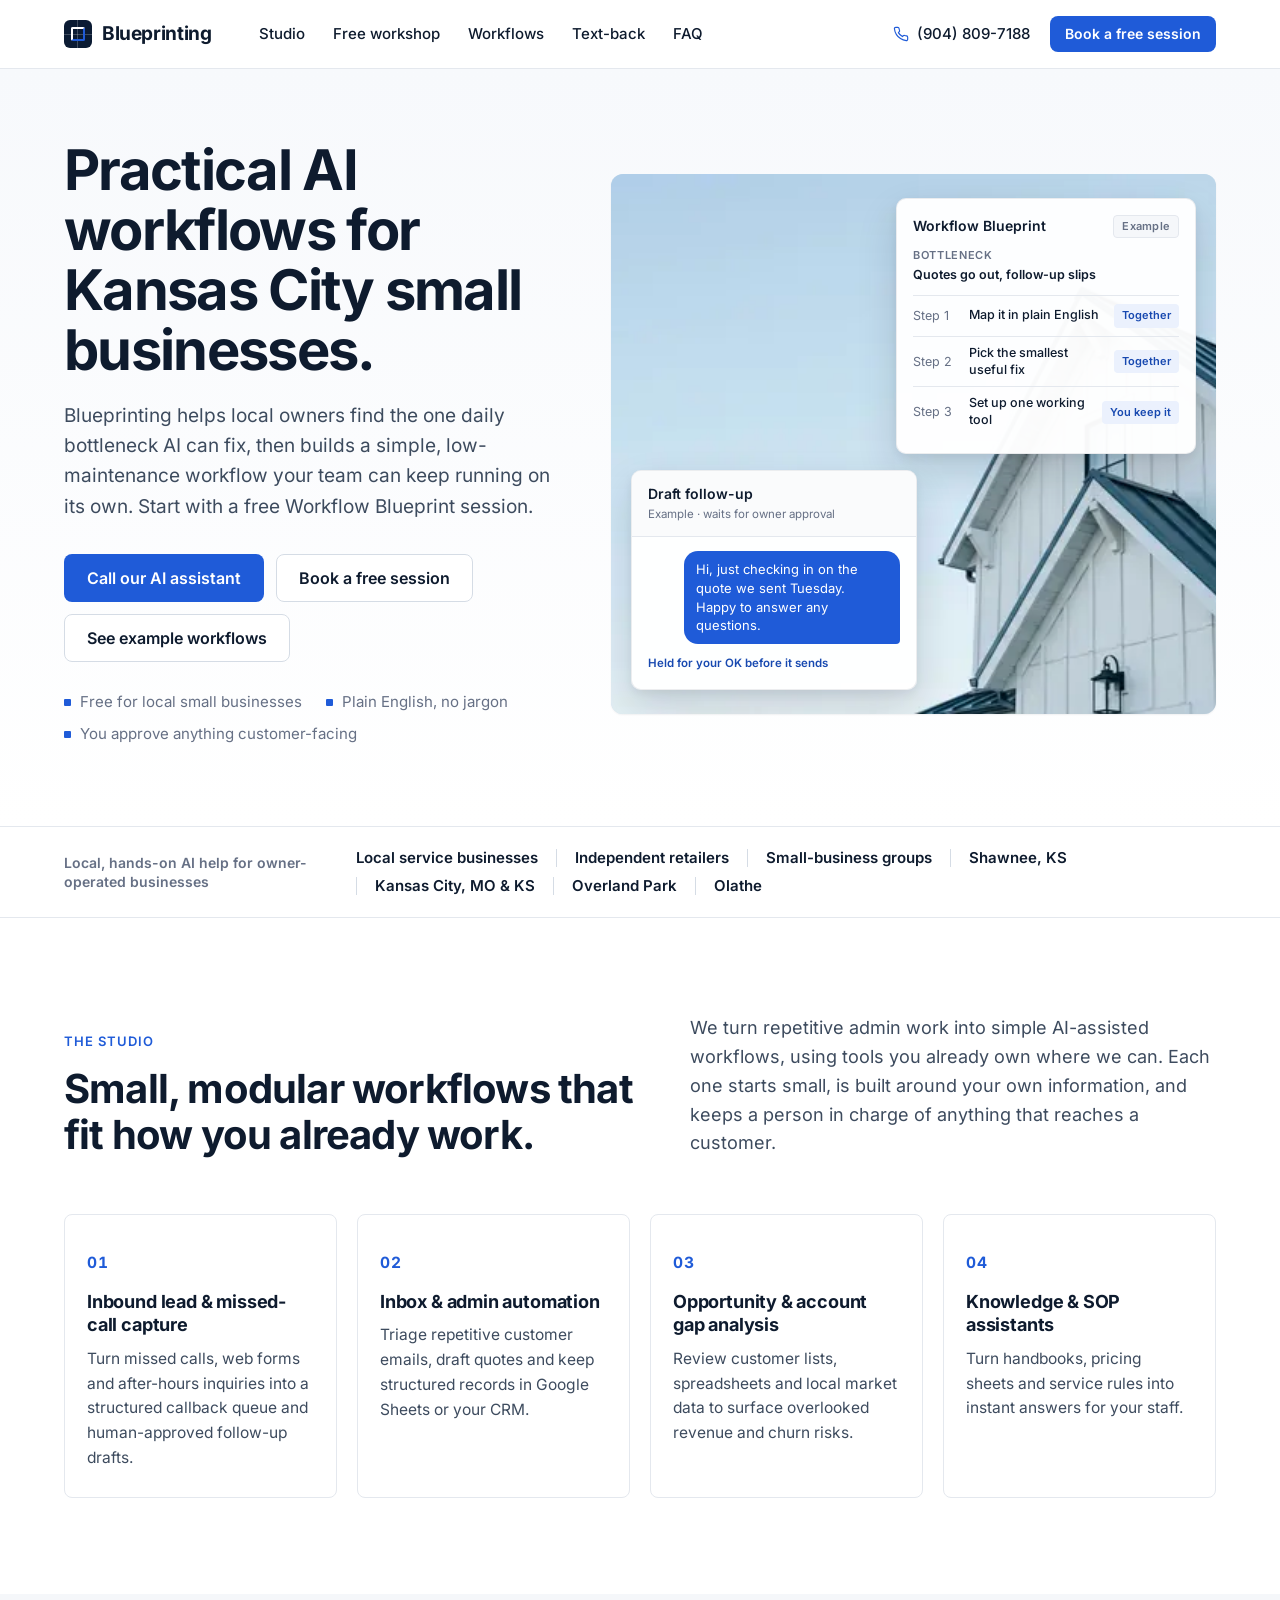
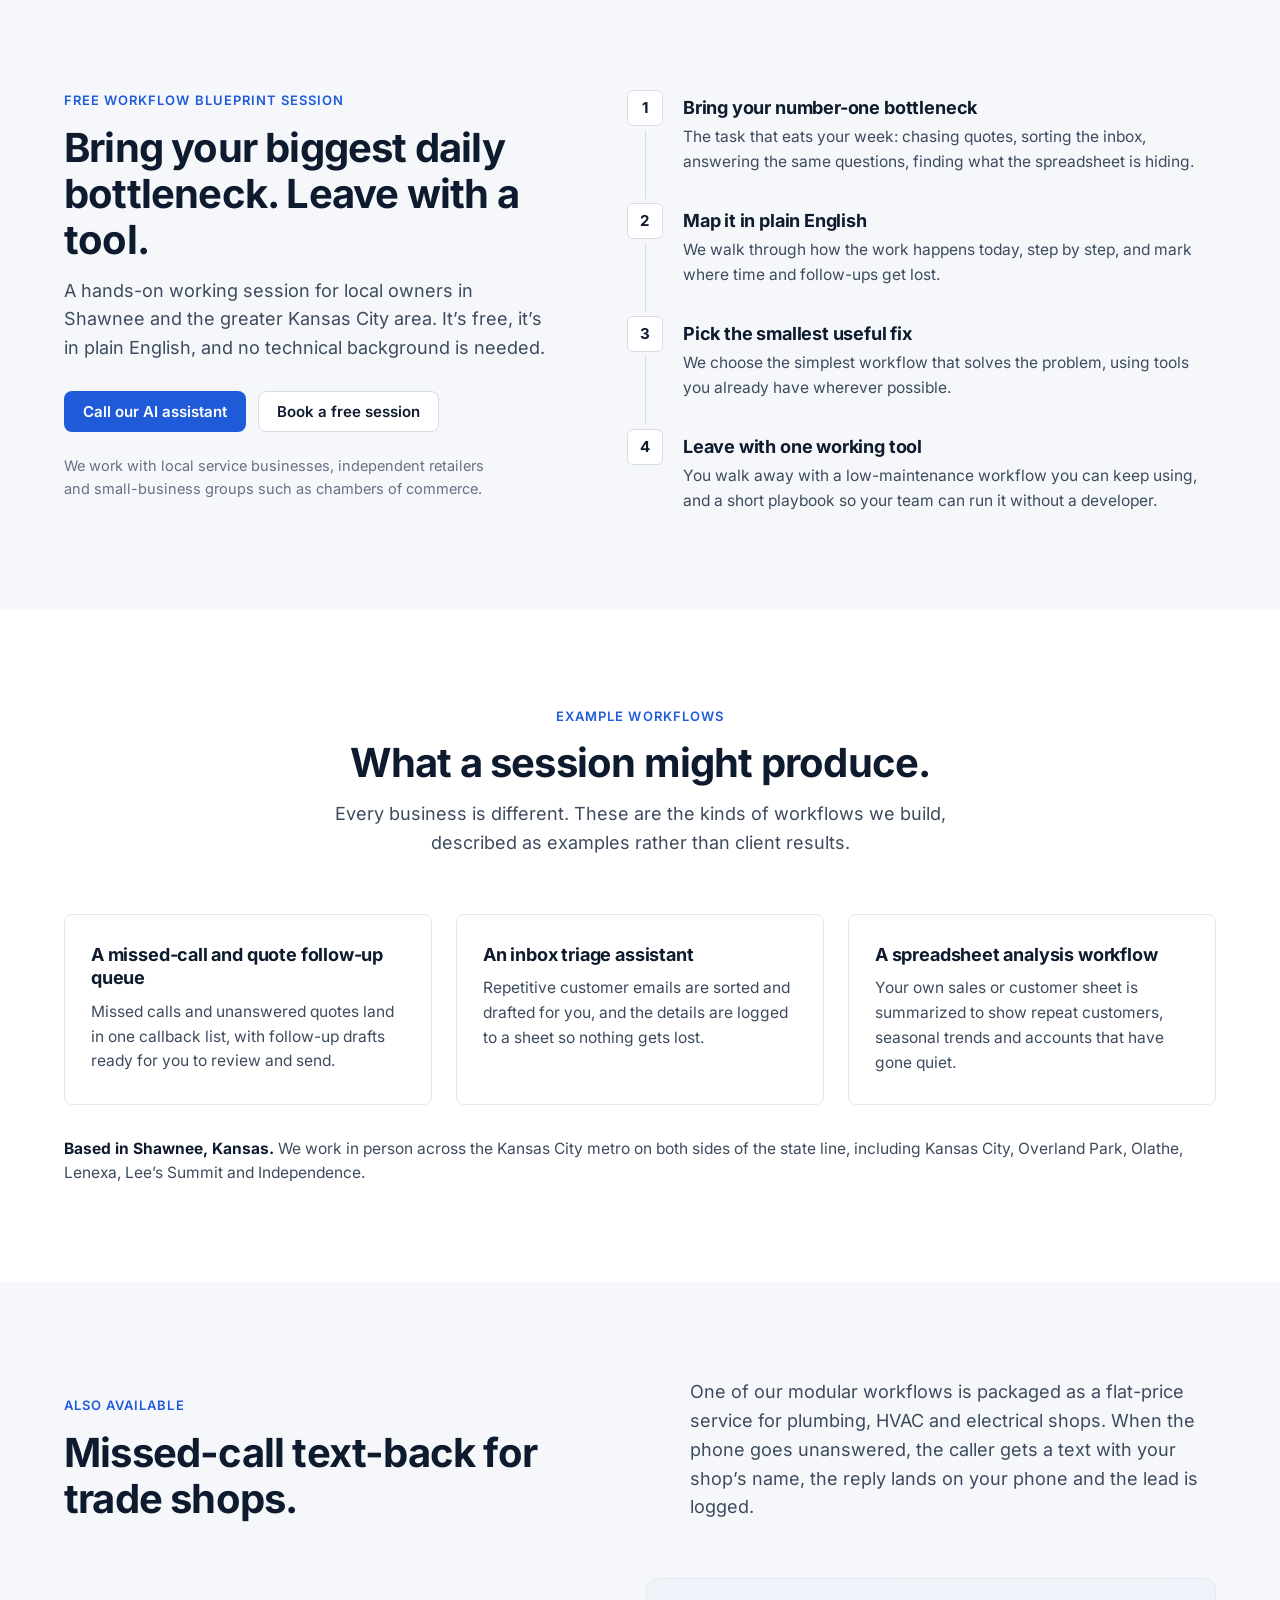
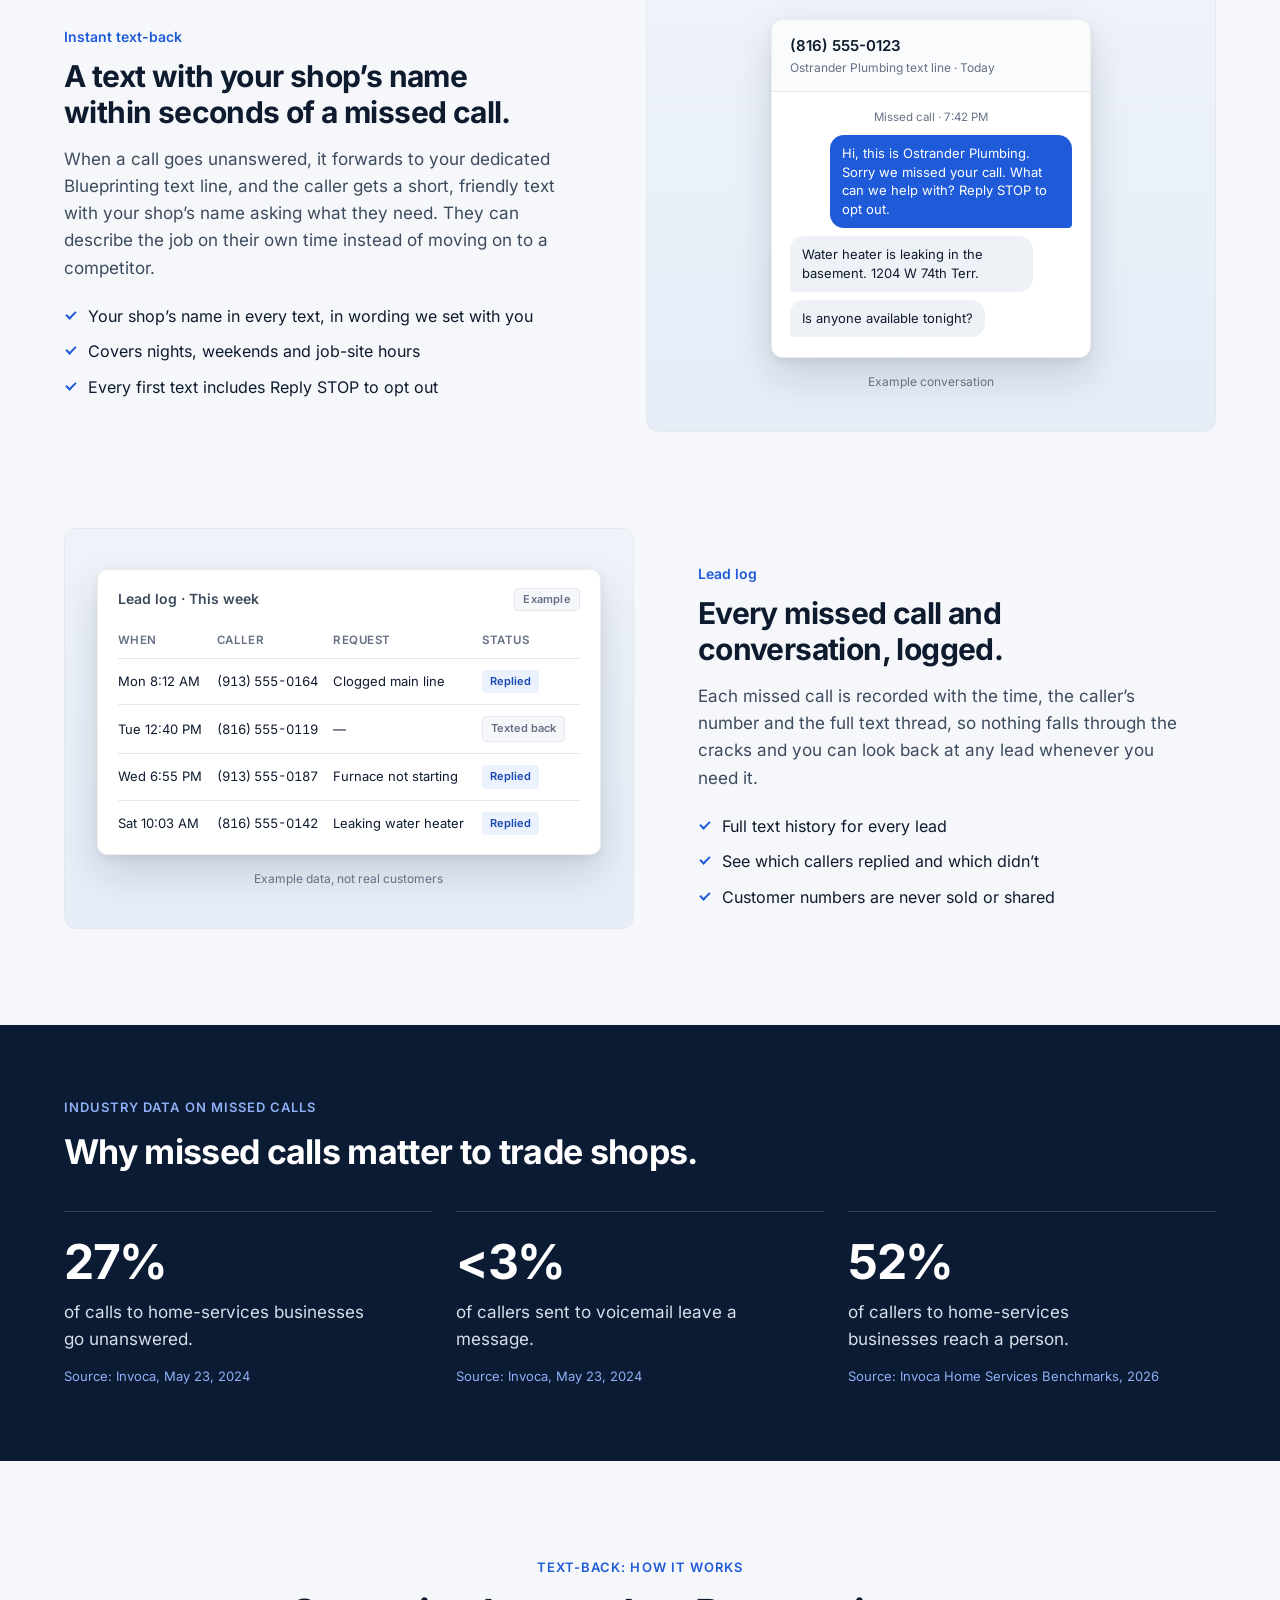
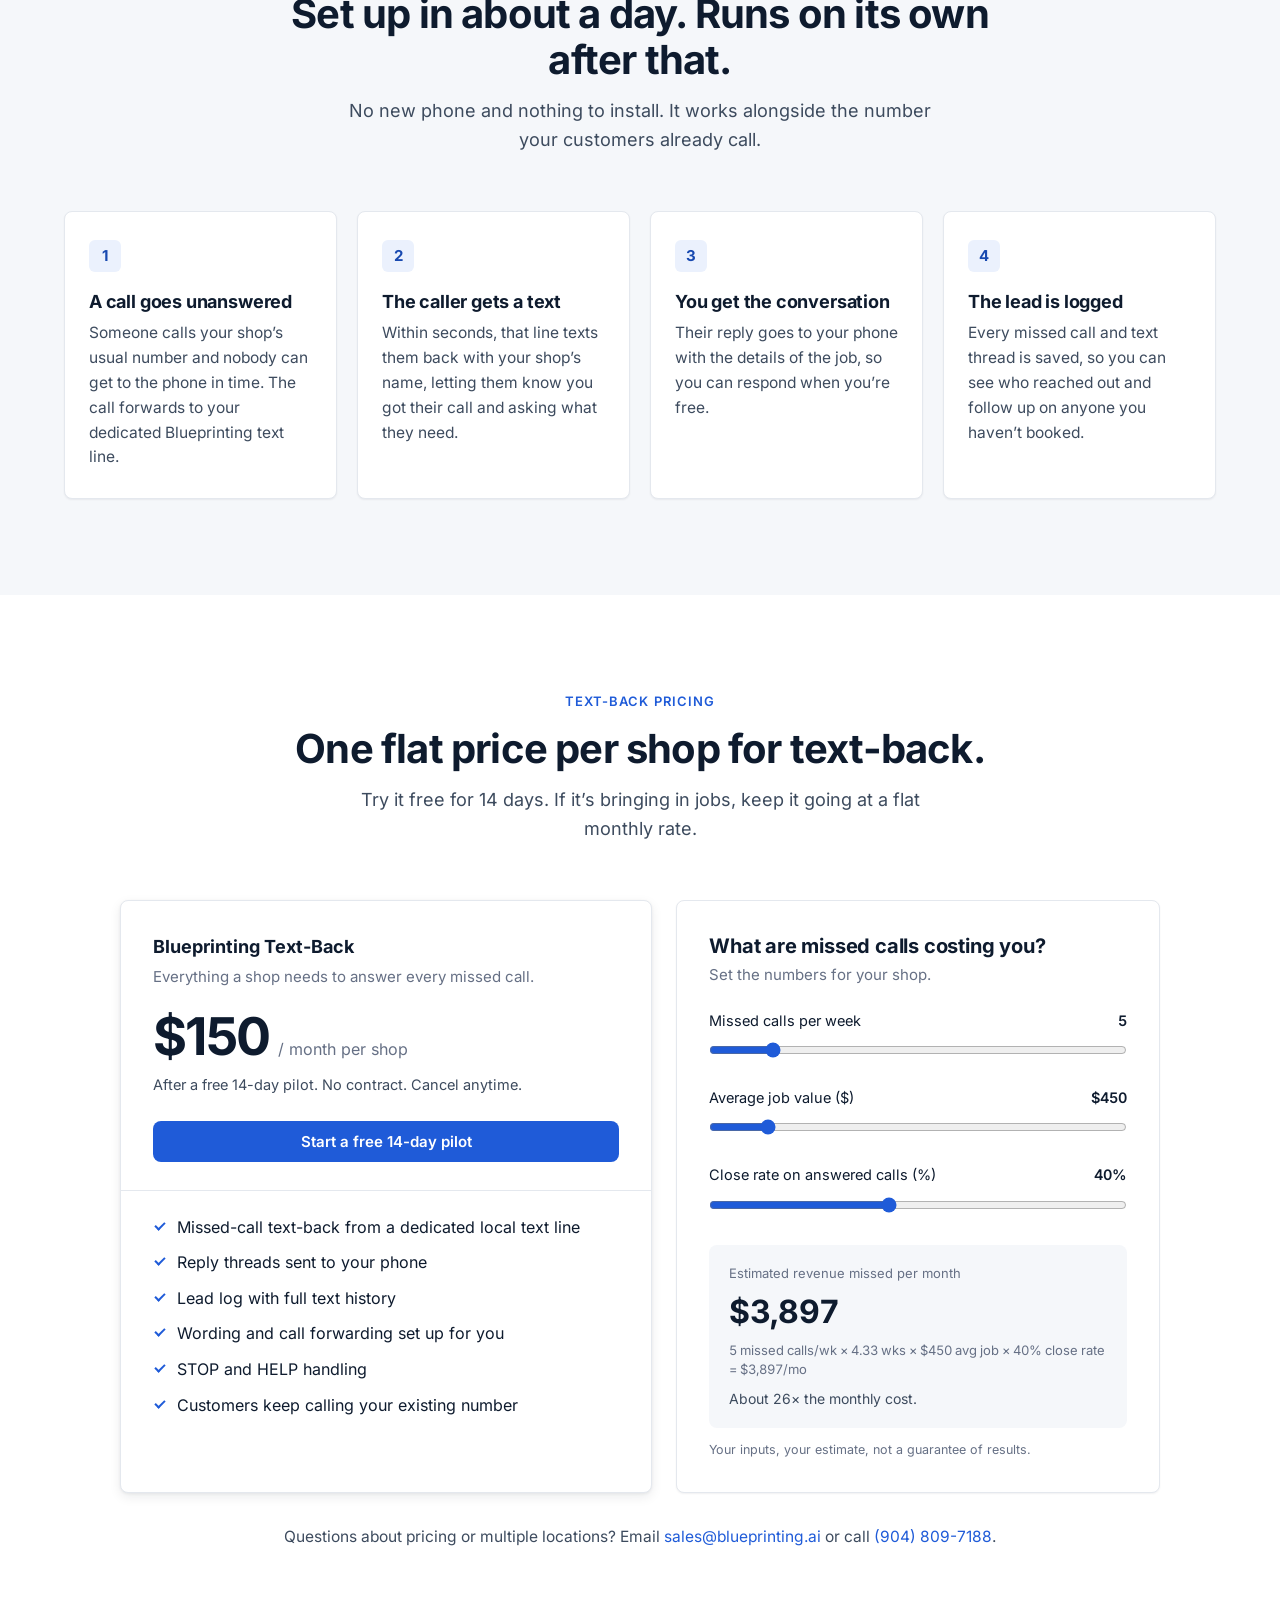
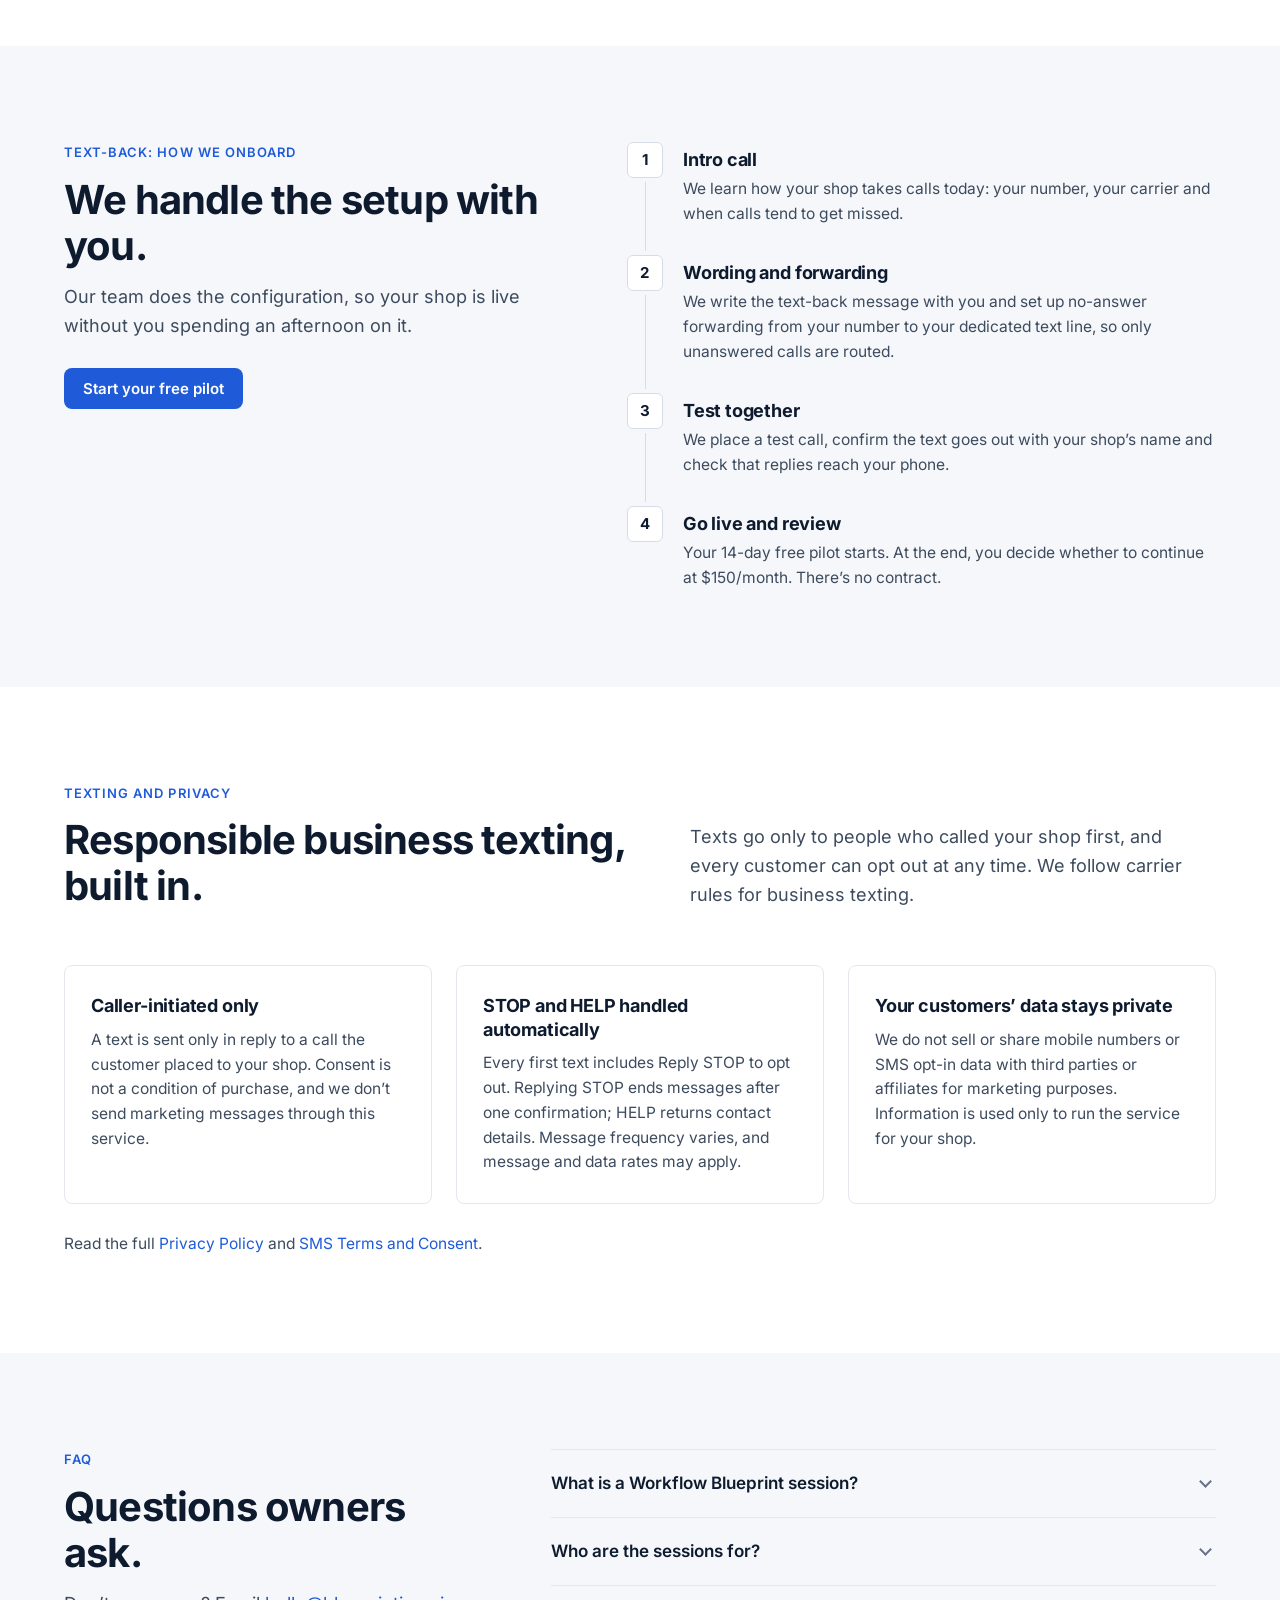
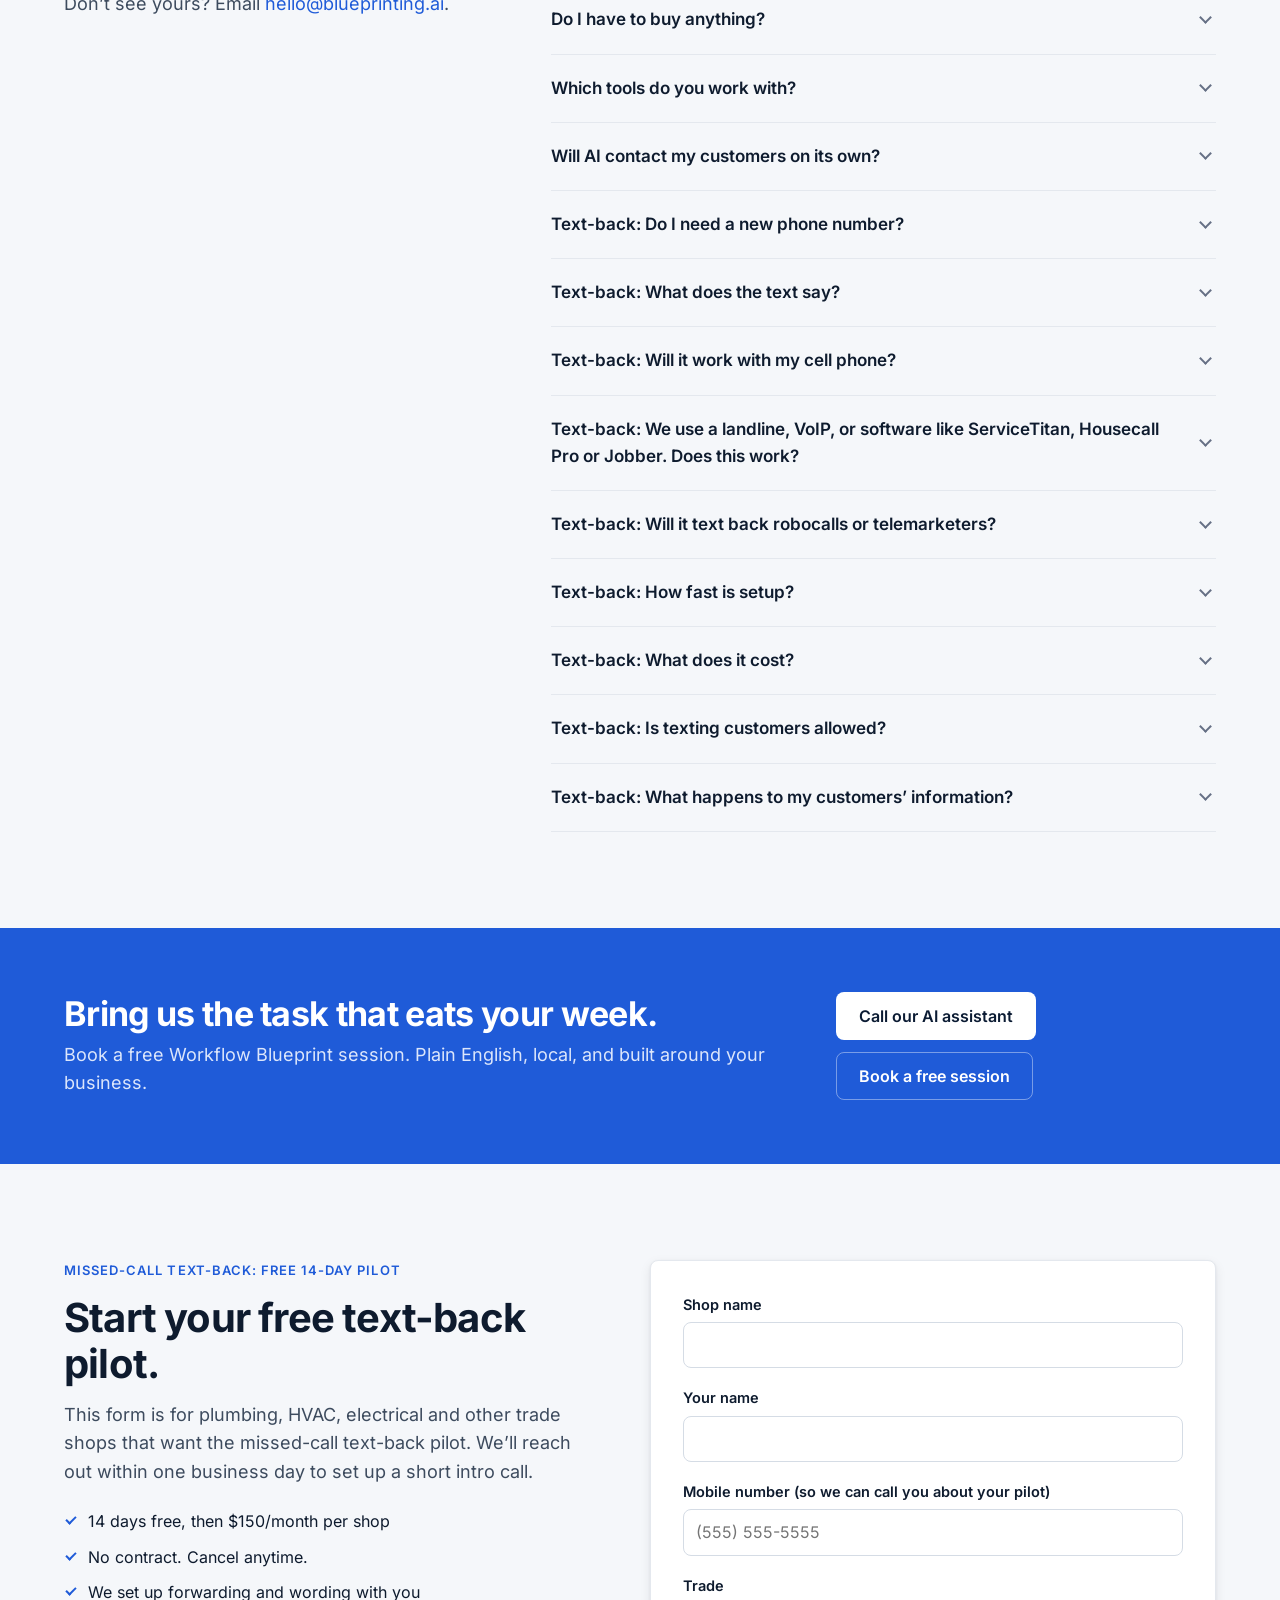
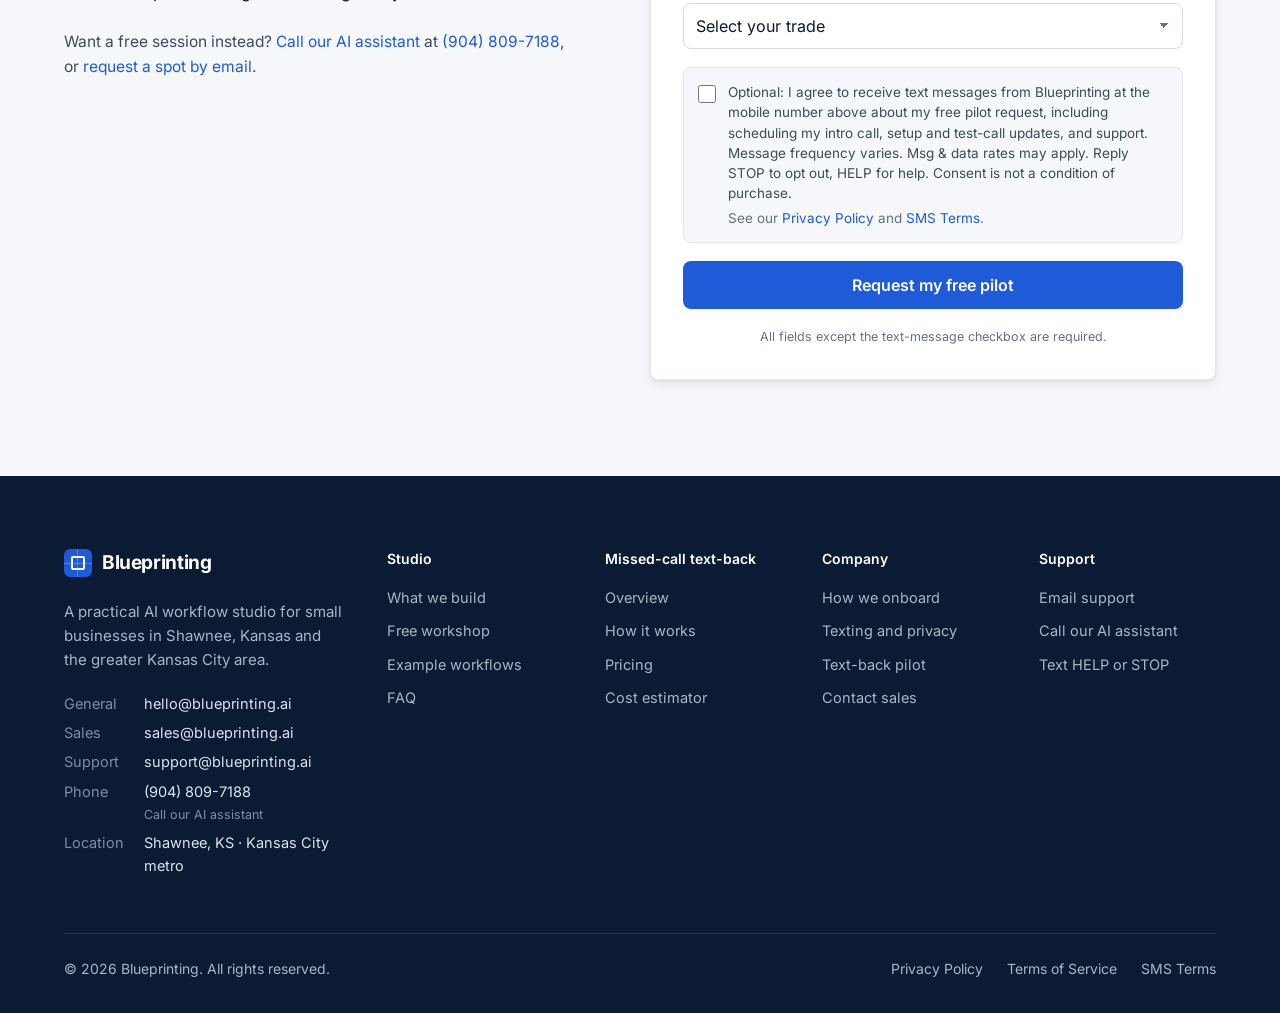
==== commit f1f3c010: "Remove the hero eyebrow so the headline leads, and keep Shawnee, KS in the footer. The “AI workflow " ====
--- a/index.html
+++ b/index.html
@@ -248,7 +248,6 @@
 <section class="hero">
   <div class="container hero-grid">
     <div class="hero-copy">
-      <p class="eyebrow">AI workflow studio &middot; Shawnee, KS</p>
       <h1>Practical AI workflows for Kansas City small businesses.</h1>
       <p class="lead">Blueprinting helps local owners find the one daily bottleneck AI can fix, then builds a simple, low-maintenance workflow your team can keep running on its own. Start with a free Workflow Blueprint session.</p>
       <div class="hero-ctas">
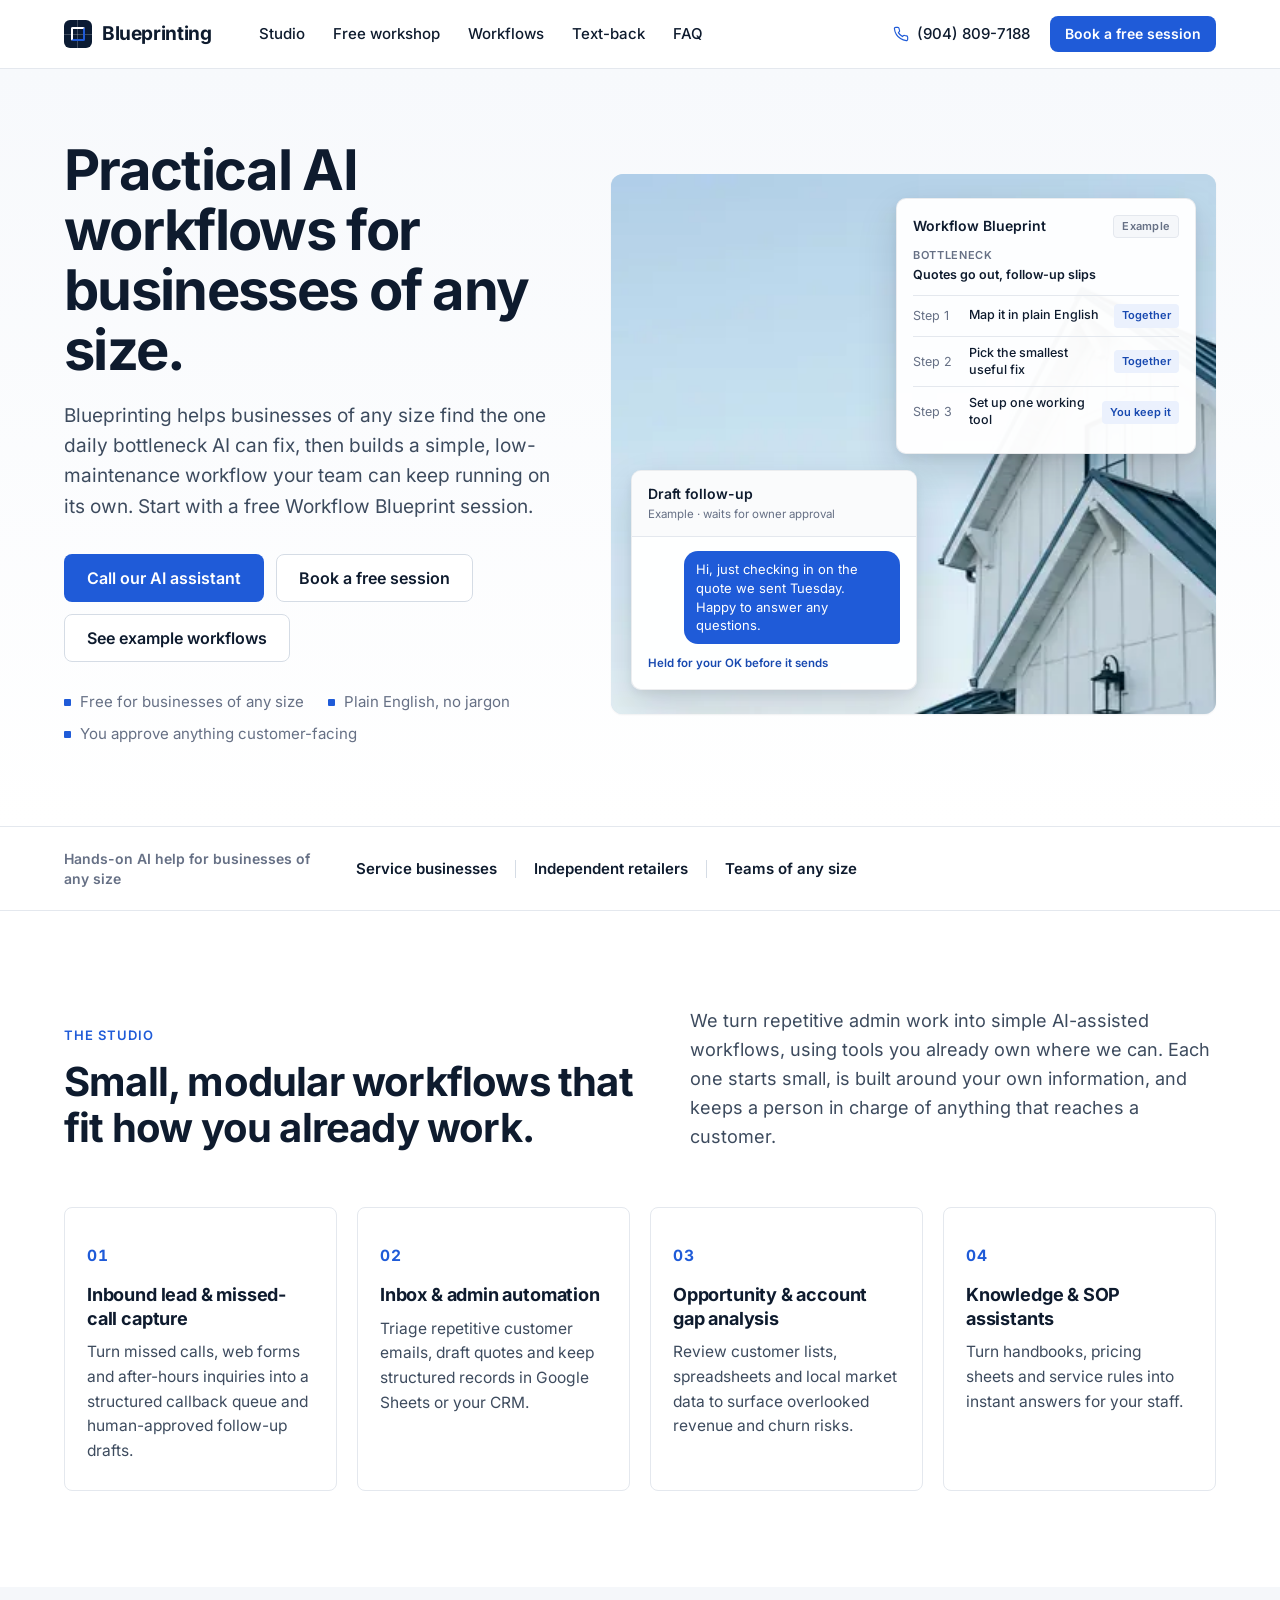
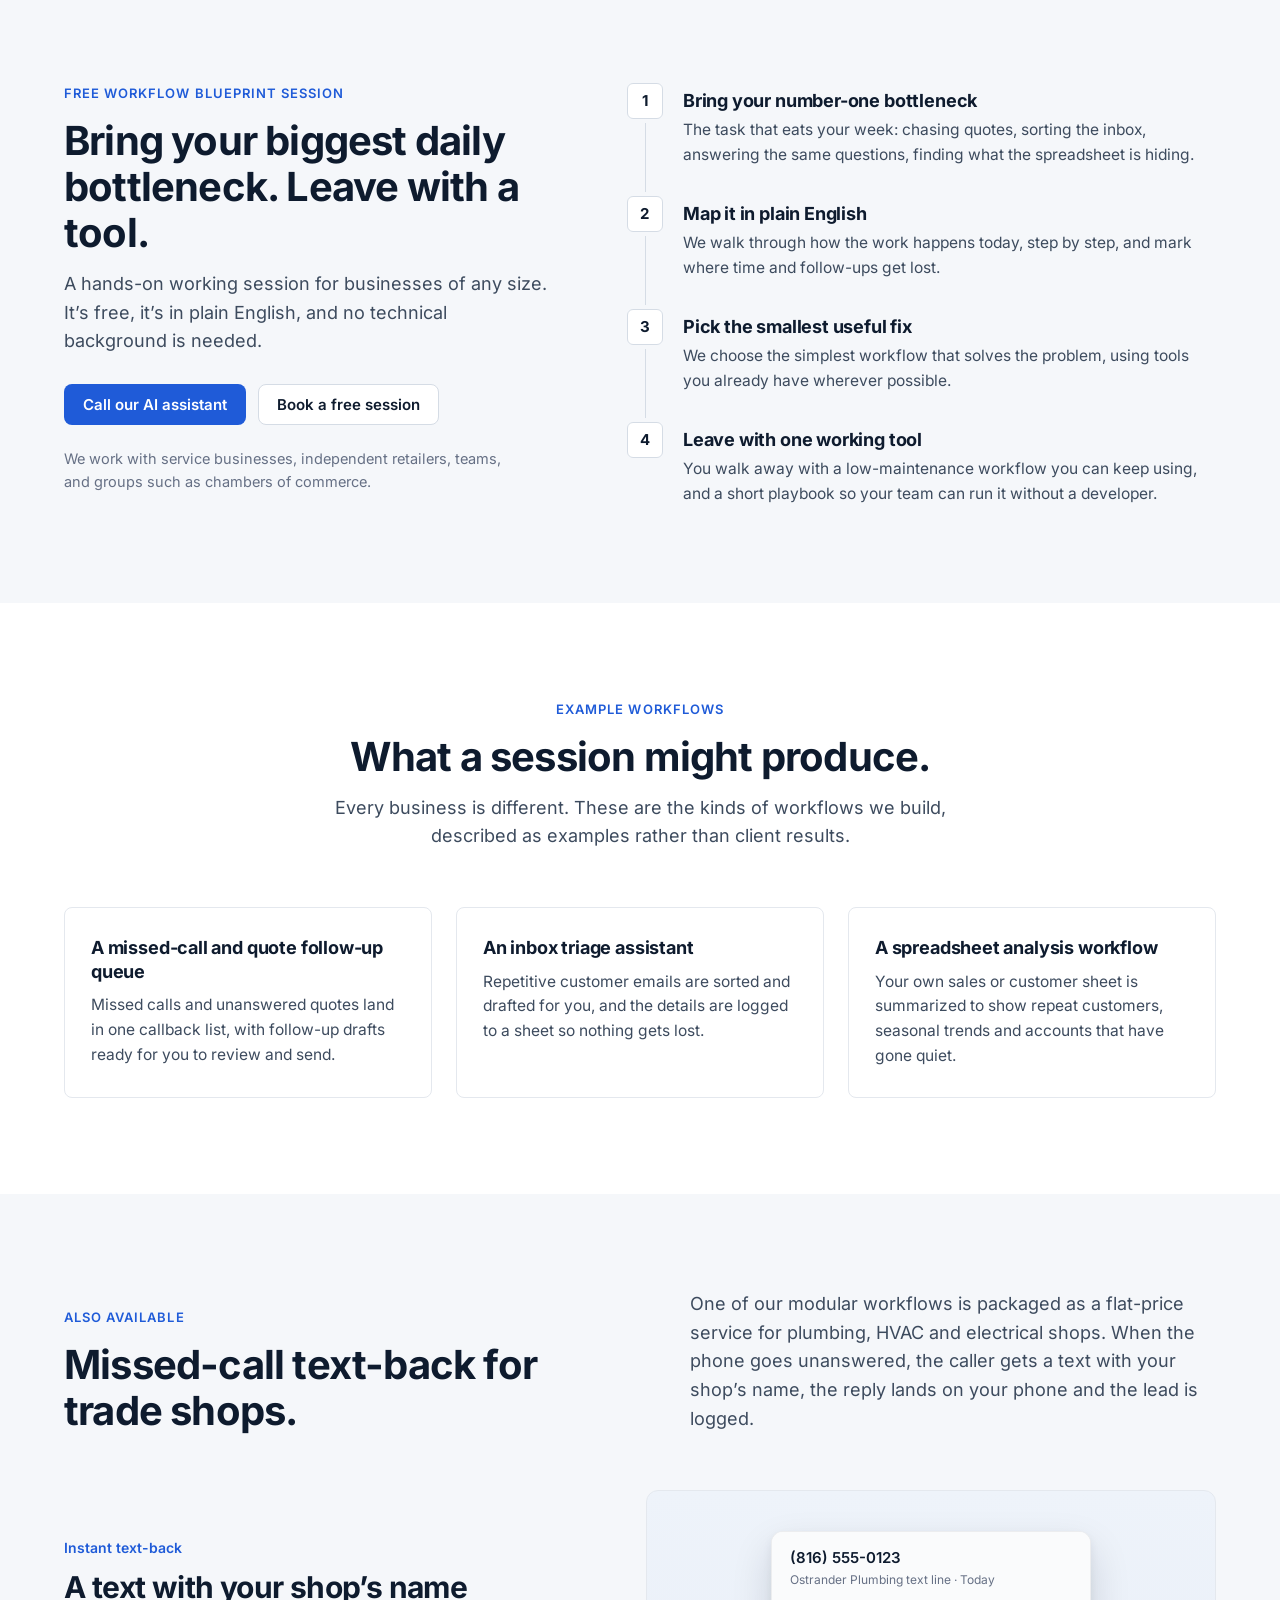
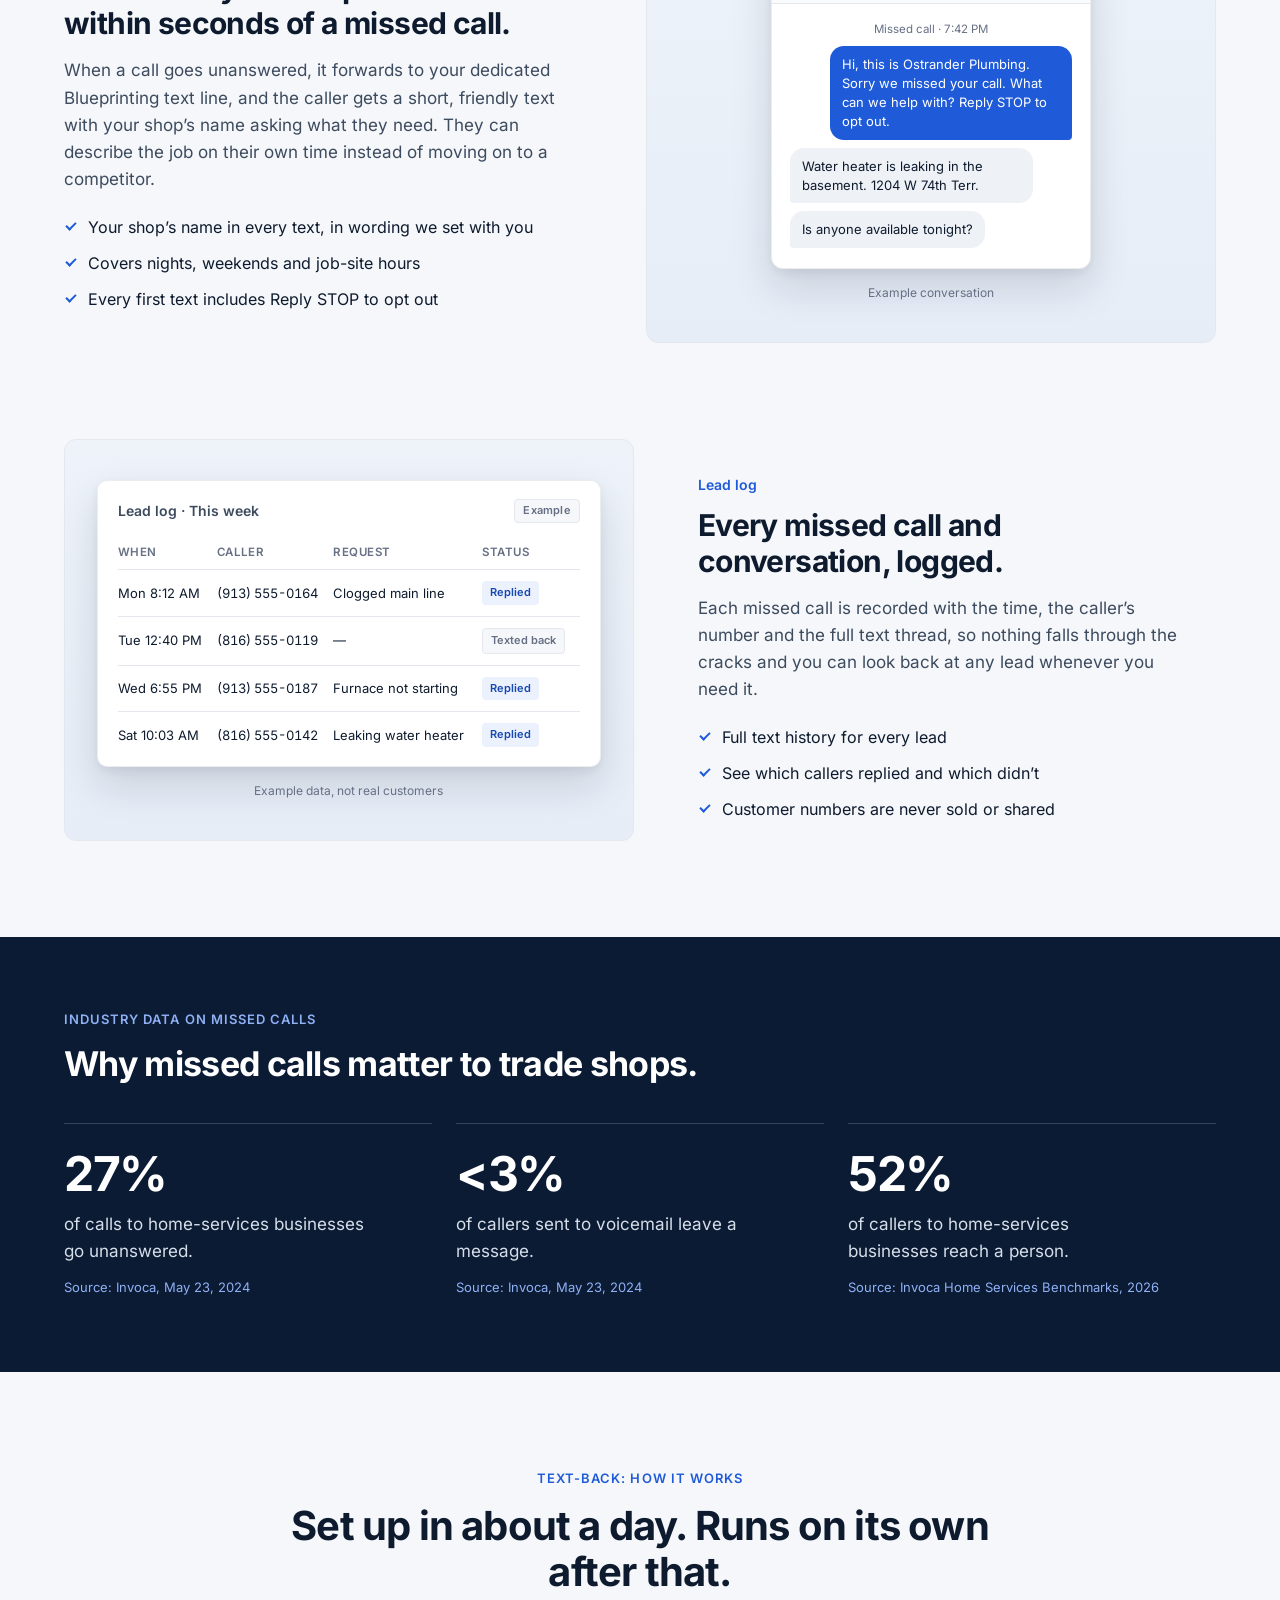
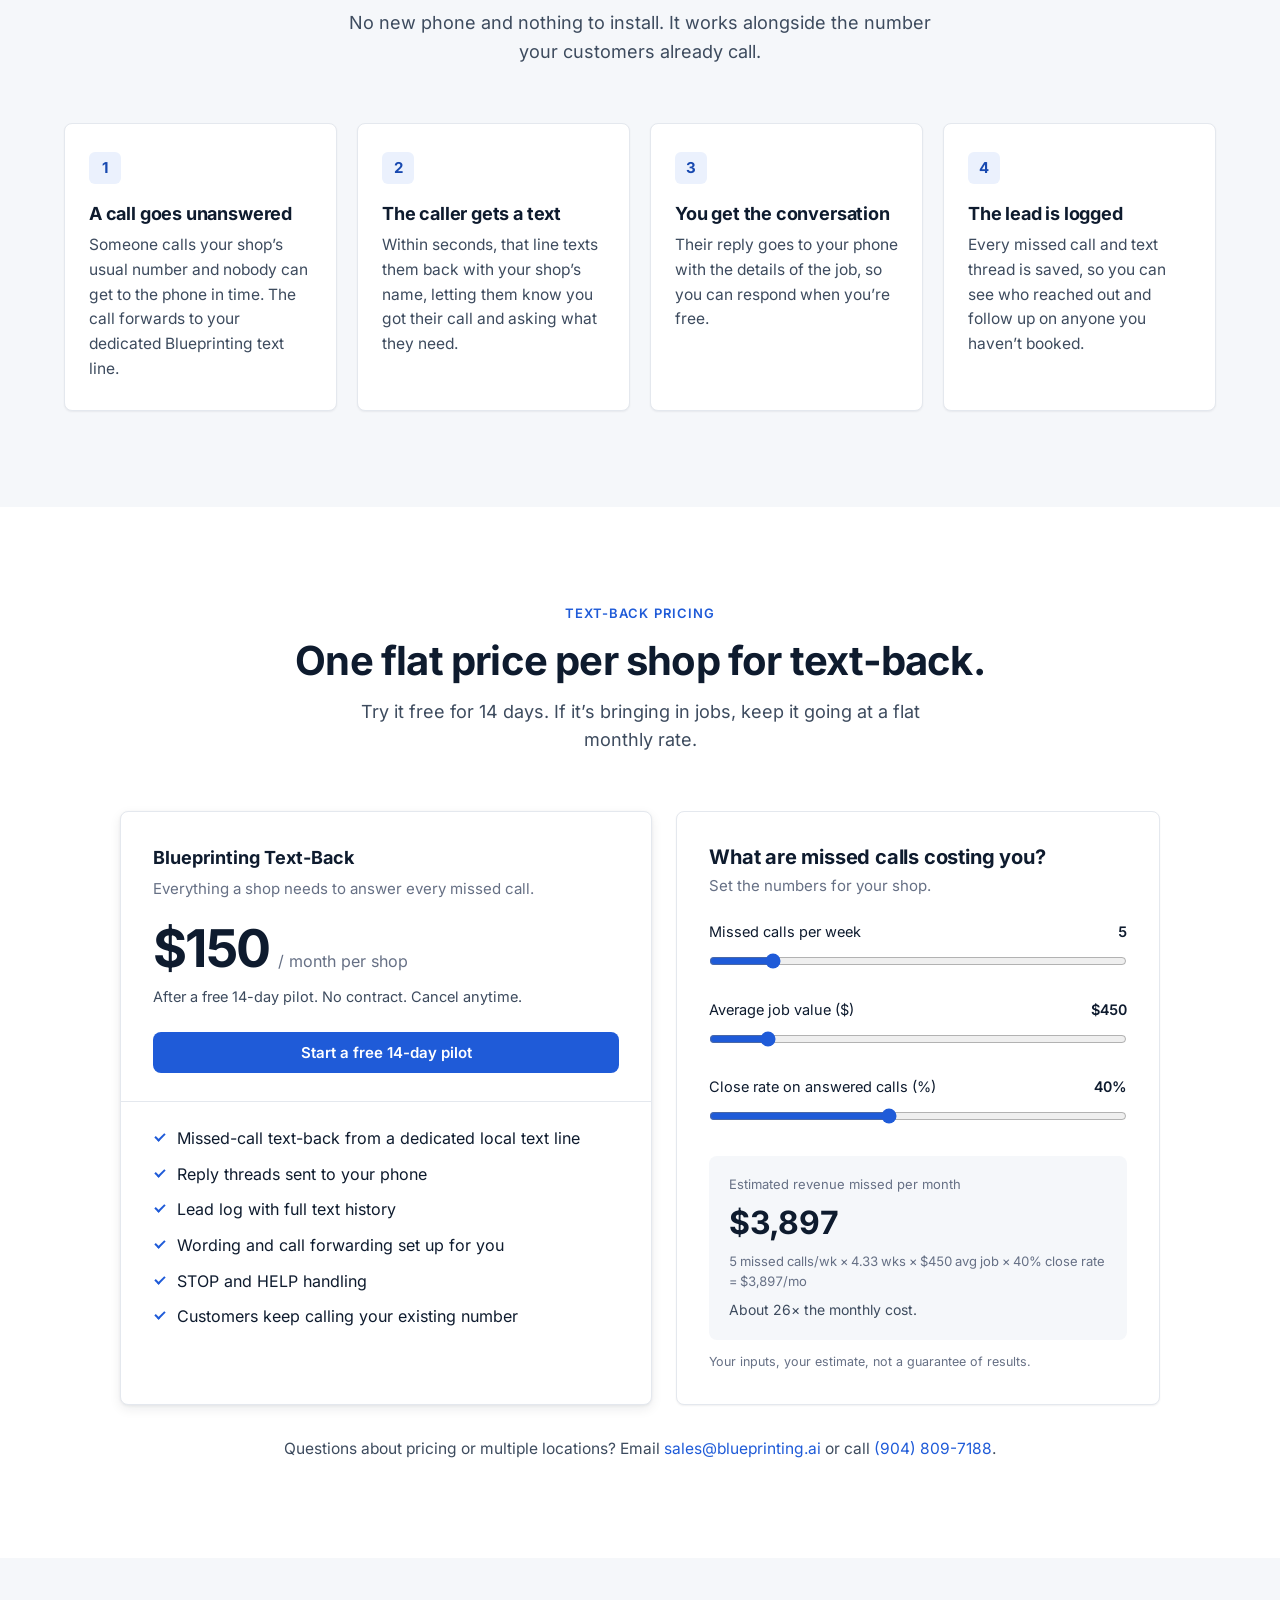
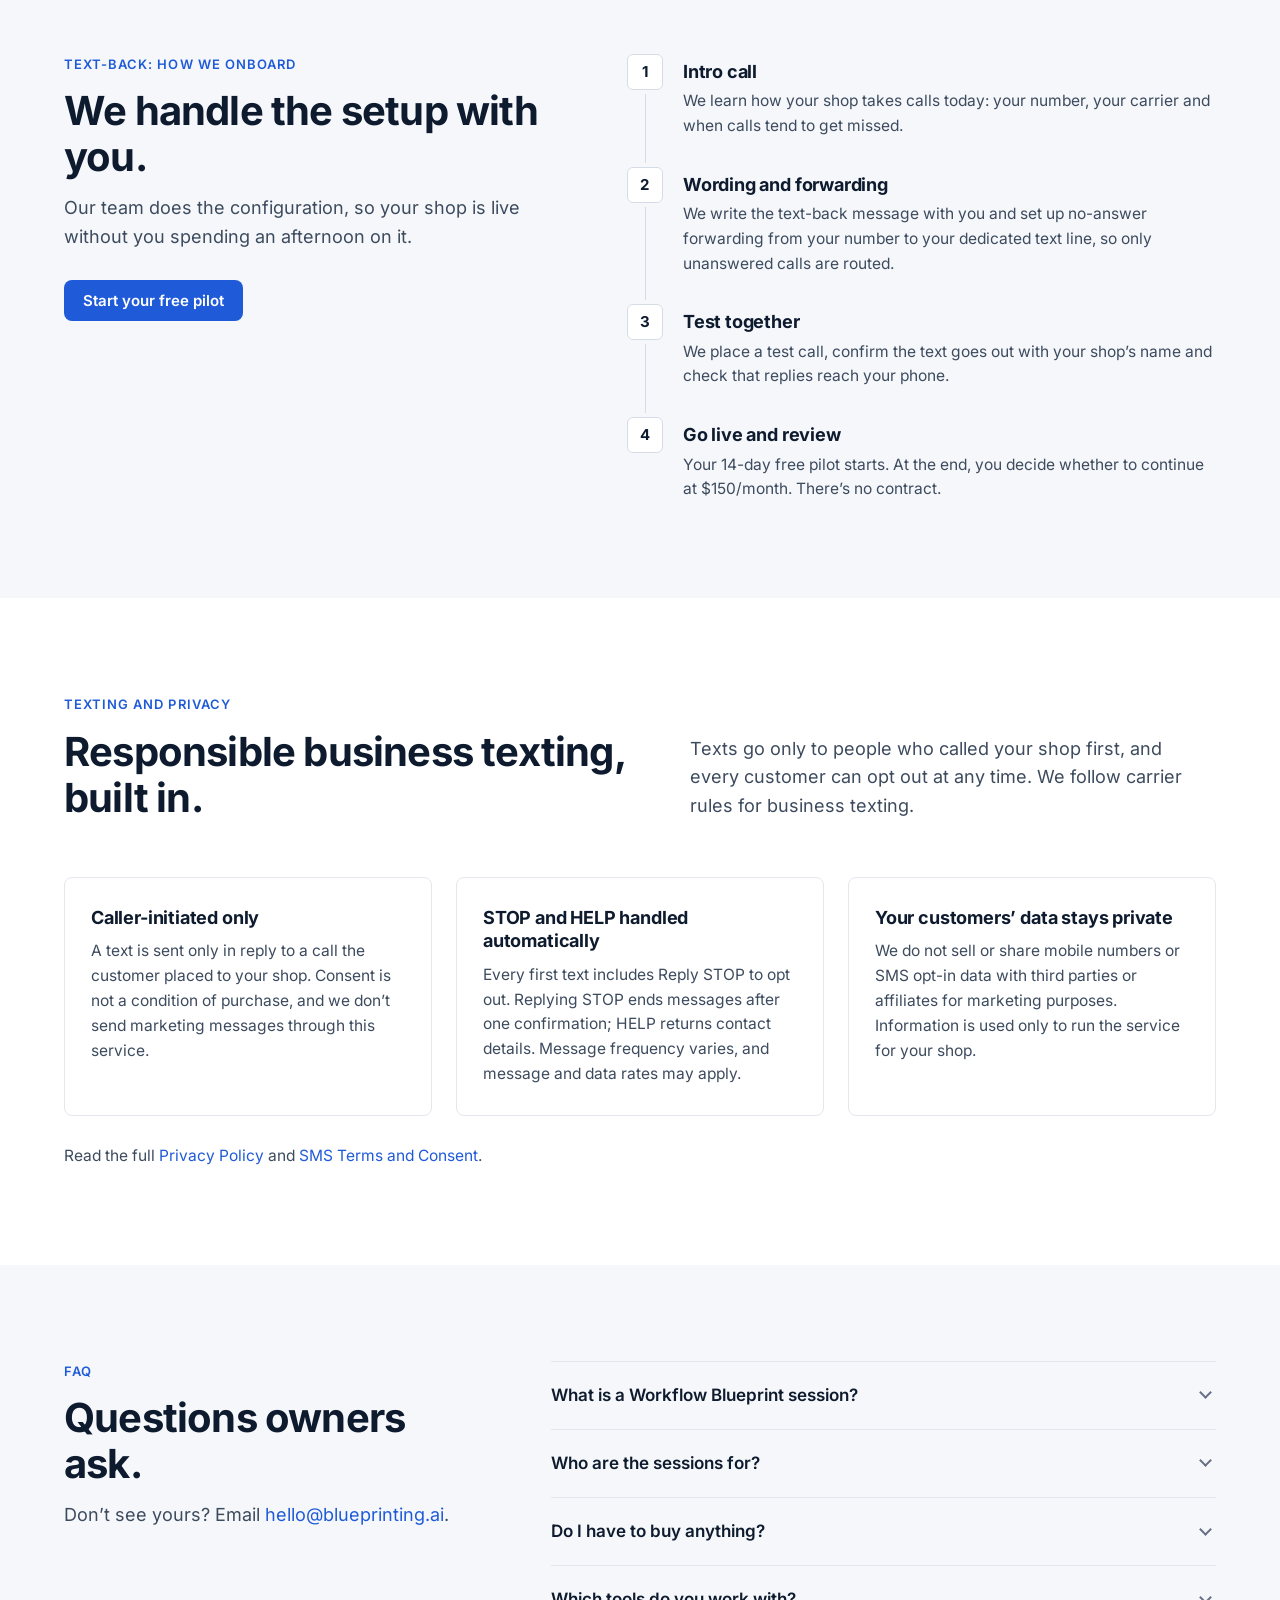
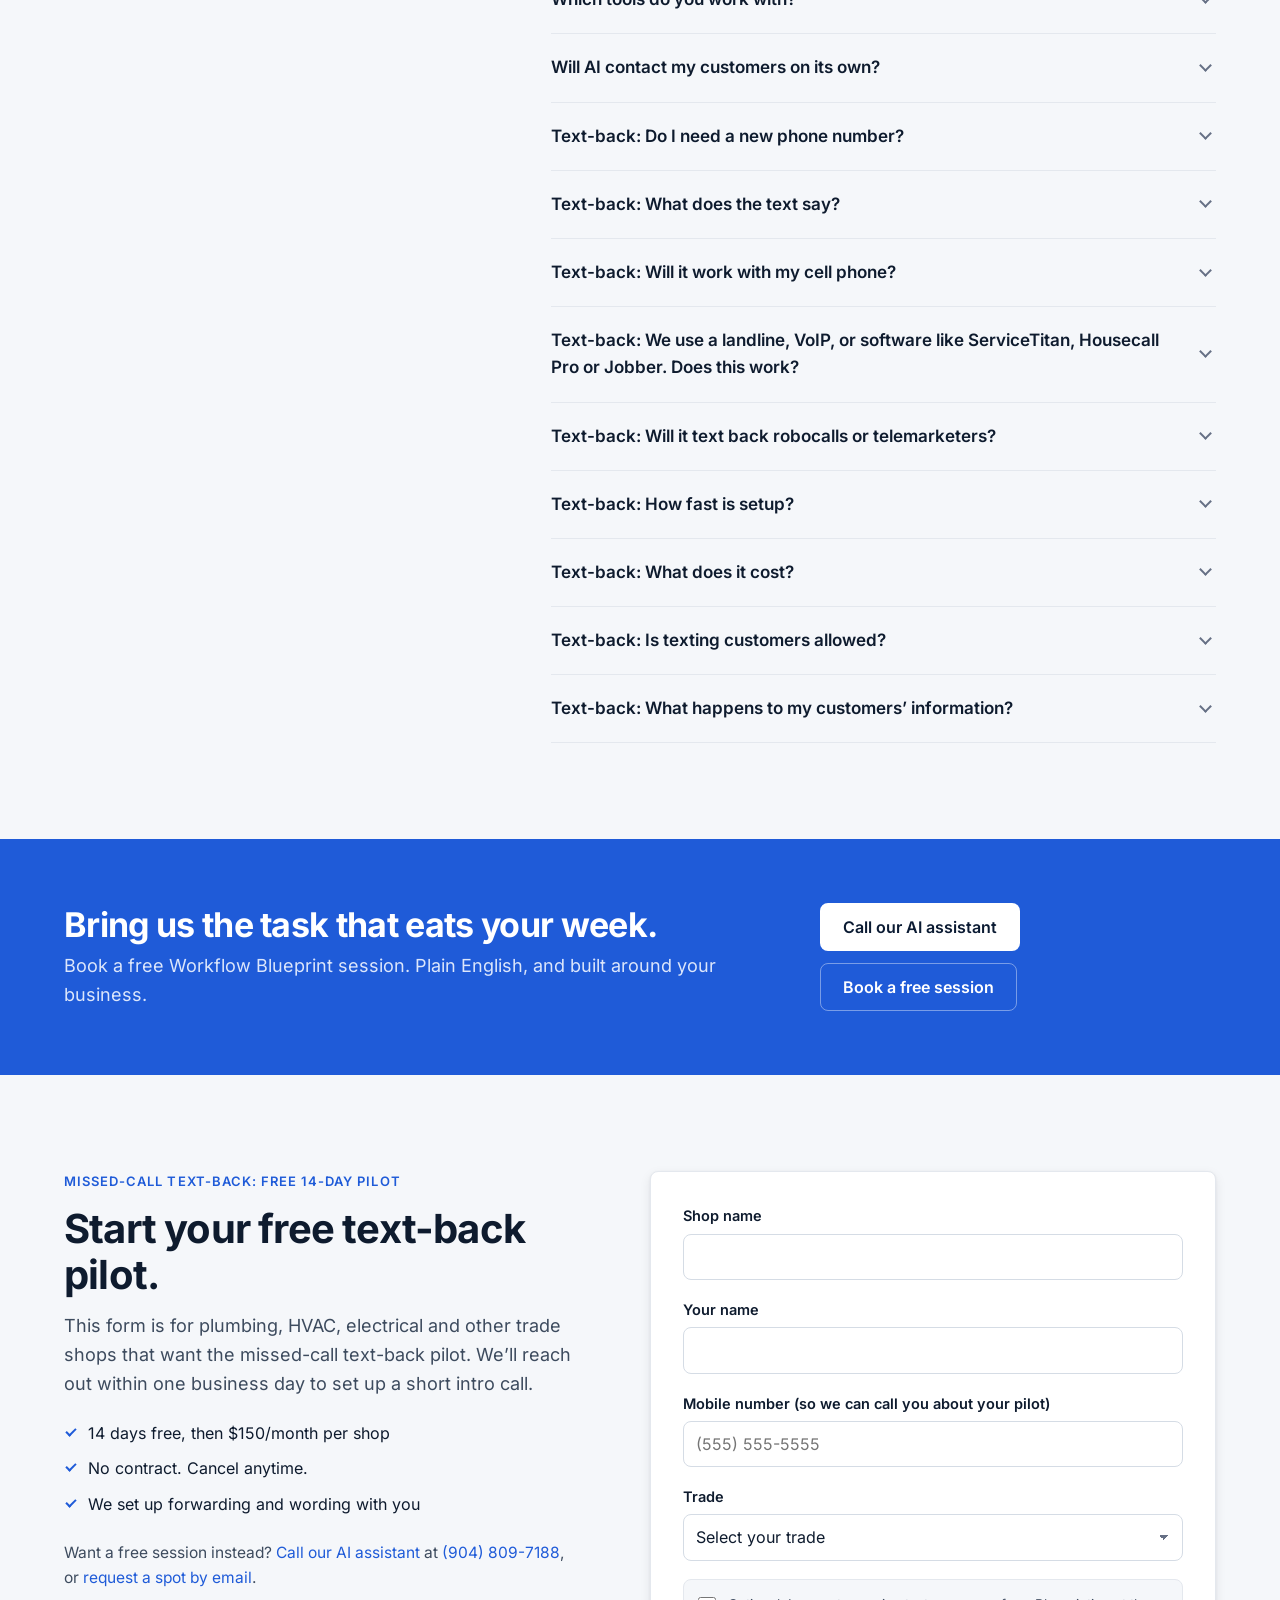
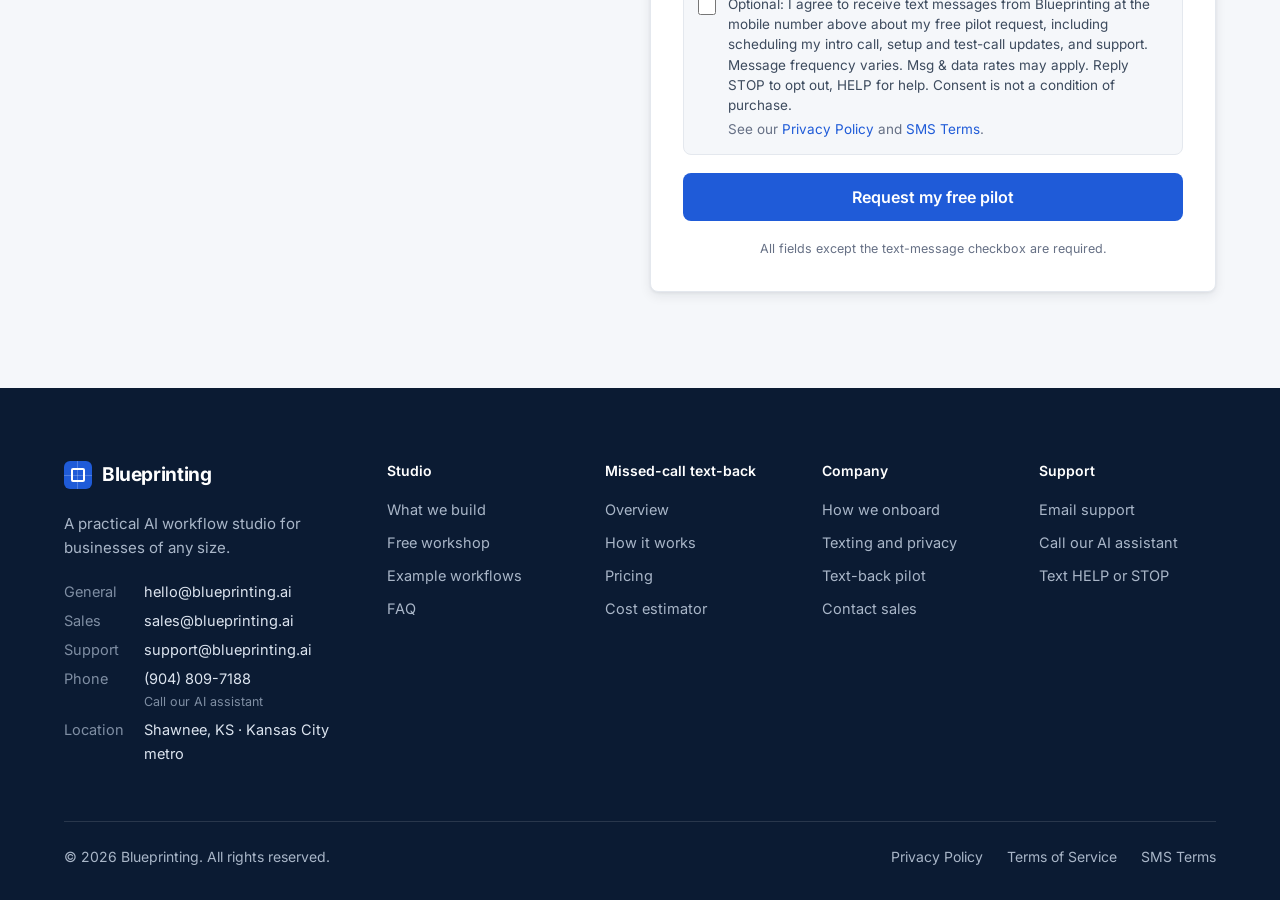
==== commit 955b0309: "Aim the homepage at businesses of any size, not a Kansas City-only audience. The hero now reads “Pra" ====
--- a/index.html
+++ b/index.html
@@ -4,20 +4,20 @@
 <meta charset="utf-8">
 <meta name="viewport" content="width=device-width, initial-scale=1">
 <meta name="format-detection" content="telephone=no">
-<title>Blueprinting | Practical AI workflows for Shawnee &amp; Kansas City small businesses</title>
-<meta name="description" content="Blueprinting is a practical, modular AI workflow studio in Shawnee, Kansas. Bring your biggest daily bottleneck to a free Workflow Blueprint session and leave with one working, low-maintenance tool. Missed-call text-back for trade shops is also available.">
+<title>Blueprinting | Practical AI workflows for businesses of any size</title>
+<meta name="description" content="Blueprinting is a practical, modular AI workflow studio. Bring your biggest daily bottleneck to a free Workflow Blueprint session and leave with one working, low-maintenance tool. Missed-call text-back for trade shops is also available.">
 <link rel="canonical" href="https://blueprinting.ai/">
 <meta name="theme-color" content="#0B1B33">
 <meta property="og:type" content="website">
 <meta property="og:site_name" content="Blueprinting">
 <meta property="og:url" content="https://blueprinting.ai/">
-<meta property="og:title" content="Practical AI workflows for Kansas City small businesses | Blueprinting">
-<meta property="og:description" content="A practical AI workflow studio in Shawnee, KS. Free Workflow Blueprint sessions for local owners, plus modular workflows for leads, inboxes, spreadsheets and SOPs.">
+<meta property="og:title" content="Practical AI workflows for businesses of any size | Blueprinting">
+<meta property="og:description" content="A practical AI workflow studio for businesses of any size. Free Workflow Blueprint sessions, plus modular workflows for leads, inboxes, spreadsheets and SOPs.">
 <meta property="og:image" content="https://blueprinting.ai/og-image.png">
 <meta property="og:locale" content="en_US">
 <meta name="twitter:card" content="summary_large_image">
-<meta name="twitter:title" content="Practical AI workflows for Kansas City small businesses | Blueprinting">
-<meta name="twitter:description" content="A practical AI workflow studio in Shawnee, KS. Free Workflow Blueprint sessions for local owners, plus modular workflows for leads, inboxes, spreadsheets and SOPs.">
+<meta name="twitter:title" content="Practical AI workflows for businesses of any size | Blueprinting">
+<meta name="twitter:description" content="A practical AI workflow studio for businesses of any size. Free Workflow Blueprint sessions, plus modular workflows for leads, inboxes, spreadsheets and SOPs.">
 <meta name="twitter:image" content="https://blueprinting.ai/og-image.png">
 <link rel="icon" href="favicon.svg" type="image/svg+xml">
 <link rel="preload" href="fonts/inter-latin.woff2" as="font" type="font/woff2" crossorigin>
@@ -33,7 +33,7 @@
    "url": "https://blueprinting.ai/",
    "email": "hello@blueprinting.ai",
    "telephone": "+1-904-809-7188",
-   "description": "A practical AI workflow studio for small businesses in Shawnee, Kansas and the greater Kansas City area. Free Workflow Blueprint sessions, modular AI workflows and a missed-call text-back plan for trade shops.",
+   "description": "A practical AI workflow studio for businesses of any size. Free Workflow Blueprint sessions, modular AI workflows and a missed-call text-back plan for trade shops.",
    "address": {
     "@type": "PostalAddress",
     "addressLocality": "Shawnee",
@@ -80,7 +80,7 @@
      "name": "Workflow Blueprint session",
      "price": "0",
      "priceCurrency": "USD",
-     "description": "Free hands-on working session for local owners to map one daily bottleneck and leave with one working tool."
+     "description": "Free hands-on working session for businesses of any size to map one daily bottleneck and leave with one working tool."
     },
     {
      "@type": "Offer",
@@ -100,7 +100,7 @@
      "name": "What is a Workflow Blueprint session?",
      "acceptedAnswer": {
       "@type": "Answer",
-      "text": "A free, hands-on working session for local owners. Each owner brings their number-one daily bottleneck. We map the process in plain English, pick the smallest useful fix and leave you with one working, low-maintenance tool you can keep using."
+      "text": "A free, hands-on working session for businesses of any size. Each owner brings their number-one daily bottleneck. We map the process in plain English, pick the smallest useful fix and leave you with one working, low-maintenance tool you can keep using."
      }
     },
     {
@@ -108,7 +108,7 @@
      "name": "Who are the sessions for?",
      "acceptedAnswer": {
       "@type": "Answer",
-      "text": "Owner-operated businesses in Shawnee and the greater Kansas City area: local service businesses, independent retailers and small-business groups such as chambers of commerce. No technical background is needed."
+      "text": "Businesses of any size: service businesses, independent retailers, teams, and groups such as chambers of commerce. No technical background is needed."
      }
     },
     {
@@ -248,15 +248,15 @@
 <section class="hero">
   <div class="container hero-grid">
     <div class="hero-copy">
-      <h1>Practical AI workflows for Kansas City small businesses.</h1>
-      <p class="lead">Blueprinting helps local owners find the one daily bottleneck AI can fix, then builds a simple, low-maintenance workflow your team can keep running on its own. Start with a free Workflow Blueprint session.</p>
+      <h1>Practical AI workflows for businesses of any size.</h1>
+      <p class="lead">Blueprinting helps businesses of any size find the one daily bottleneck AI can fix, then builds a simple, low-maintenance workflow your team can keep running on its own. Start with a free Workflow Blueprint session.</p>
       <div class="hero-ctas">
         <a class="btn btn-primary btn-lg" href="tel:+19048097188">Call our AI assistant</a>
         <a class="btn btn-secondary btn-lg" href="mailto:hello@blueprinting.ai?subject=Free%20Workflow%20Blueprint%20session">Book a free session</a>
         <a class="btn btn-secondary btn-lg" href="#workflows">See example workflows</a>
       </div>
       <ul class="hero-points">
-        <li>Free for local small businesses</li>
+        <li>Free for businesses of any size</li>
         <li>Plain English, no jargon</li>
         <li>You approve anything customer-facing</li>
       </ul>
@@ -293,15 +293,11 @@
 <!-- LOCAL STRIP -->
 <section class="strip" aria-label="Who Blueprinting works with">
   <div class="container strip-in">
-    <p class="strip-label">Local, hands-on AI help for owner-operated businesses</p>
+    <p class="strip-label">Hands-on AI help for businesses of any size</p>
     <ul class="strip-list">
-      <li>Local service businesses</li>
+      <li>Service businesses</li>
       <li>Independent retailers</li>
-      <li>Small-business groups</li>
-      <li>Shawnee, KS</li>
-      <li>Kansas City, MO &amp; KS</li>
-      <li>Overland Park</li>
-      <li>Olathe</li>
+      <li>Teams of any size</li>
     </ul>
   </div>
 </section>
@@ -347,12 +343,12 @@
     <div class="onboard-copy">
       <p class="eyebrow">Free Workflow Blueprint session</p>
       <h2>Bring your biggest daily bottleneck. Leave with a tool.</h2>
-      <p class="section-sub">A hands-on working session for local owners in Shawnee and the greater Kansas City area. It&rsquo;s free, it&rsquo;s in plain English, and no technical background is needed.</p>
+      <p class="section-sub">A hands-on working session for businesses of any size. It&rsquo;s free, it&rsquo;s in plain English, and no technical background is needed.</p>
       <div class="session-ctas">
         <a class="btn btn-primary" href="tel:+19048097188">Call our AI assistant</a>
         <a class="btn btn-secondary" href="mailto:hello@blueprinting.ai?subject=Free%20Workflow%20Blueprint%20session">Book a free session</a>
       </div>
-      <p class="session-note">We work with local service businesses, independent retailers and small-business groups such as chambers of commerce.</p>
+      <p class="session-note">We work with service businesses, independent retailers, teams, and groups such as chambers of commerce.</p>
     </div>
     <ol class="timeline">
       <li>
@@ -397,7 +393,6 @@
         <p>Your own sales or customer sheet is summarized to show repeat customers, seasonal trends and accounts that have gone quiet.</p>
       </article>
     </div>
-    <p class="area-line"><strong>Based in Shawnee, Kansas.</strong> We work in person across the Kansas City metro on both sides of the state line, including Kansas City, Overland Park, Olathe, Lenexa, Lee&rsquo;s Summit and Independence.</p>
   </div>
 </section>
 
@@ -650,11 +645,11 @@
     <div class="faq">
       <details>
         <summary>What is a Workflow Blueprint session?</summary>
-        <p>A free, hands-on working session for local owners. Each owner brings their number-one daily bottleneck. We map the process in plain English, pick the smallest useful fix and leave you with one working, low-maintenance tool you can keep using.</p>
+        <p>A free, hands-on working session for businesses of any size. Each owner brings their number-one daily bottleneck. We map the process in plain English, pick the smallest useful fix and leave you with one working, low-maintenance tool you can keep using.</p>
       </details>
       <details>
         <summary>Who are the sessions for?</summary>
-        <p>Owner-operated businesses in Shawnee and the greater Kansas City area: local service businesses, independent retailers and small-business groups such as chambers of commerce. No technical background is needed.</p>
+        <p>Businesses of any size: service businesses, independent retailers, teams, and groups such as chambers of commerce. No technical background is needed.</p>
       </details>
       <details>
         <summary>Do I have to buy anything?</summary>
@@ -713,7 +708,7 @@
   <div class="container cta-in">
     <div>
       <h2>Bring us the task that eats your week.</h2>
-      <p>Book a free Workflow Blueprint session. Plain English, local, and built around your business.</p>
+      <p>Book a free Workflow Blueprint session. Plain English, and built around your business.</p>
     </div>
     <div class="cta-actions">
       <a class="btn btn-white btn-lg" href="tel:+19048097188">Call our AI assistant</a>
@@ -793,7 +788,7 @@
           <span class="logo-mark" aria-hidden="true"><span></span></span>
           <span class="logo-word">Blueprinting</span>
         </a>
-        <p>A practical AI workflow studio for small businesses in Shawnee, Kansas and the greater Kansas City area.</p>
+        <p>A practical AI workflow studio for businesses of any size.</p>
         <dl class="foot-contact">
           <div><dt>General</dt><dd><a href="mailto:hello@blueprinting.ai">hello@blueprinting.ai</a></dd></div>
           <div><dt>Sales</dt><dd><a href="mailto:sales@blueprinting.ai">sales@blueprinting.ai</a></dd></div>
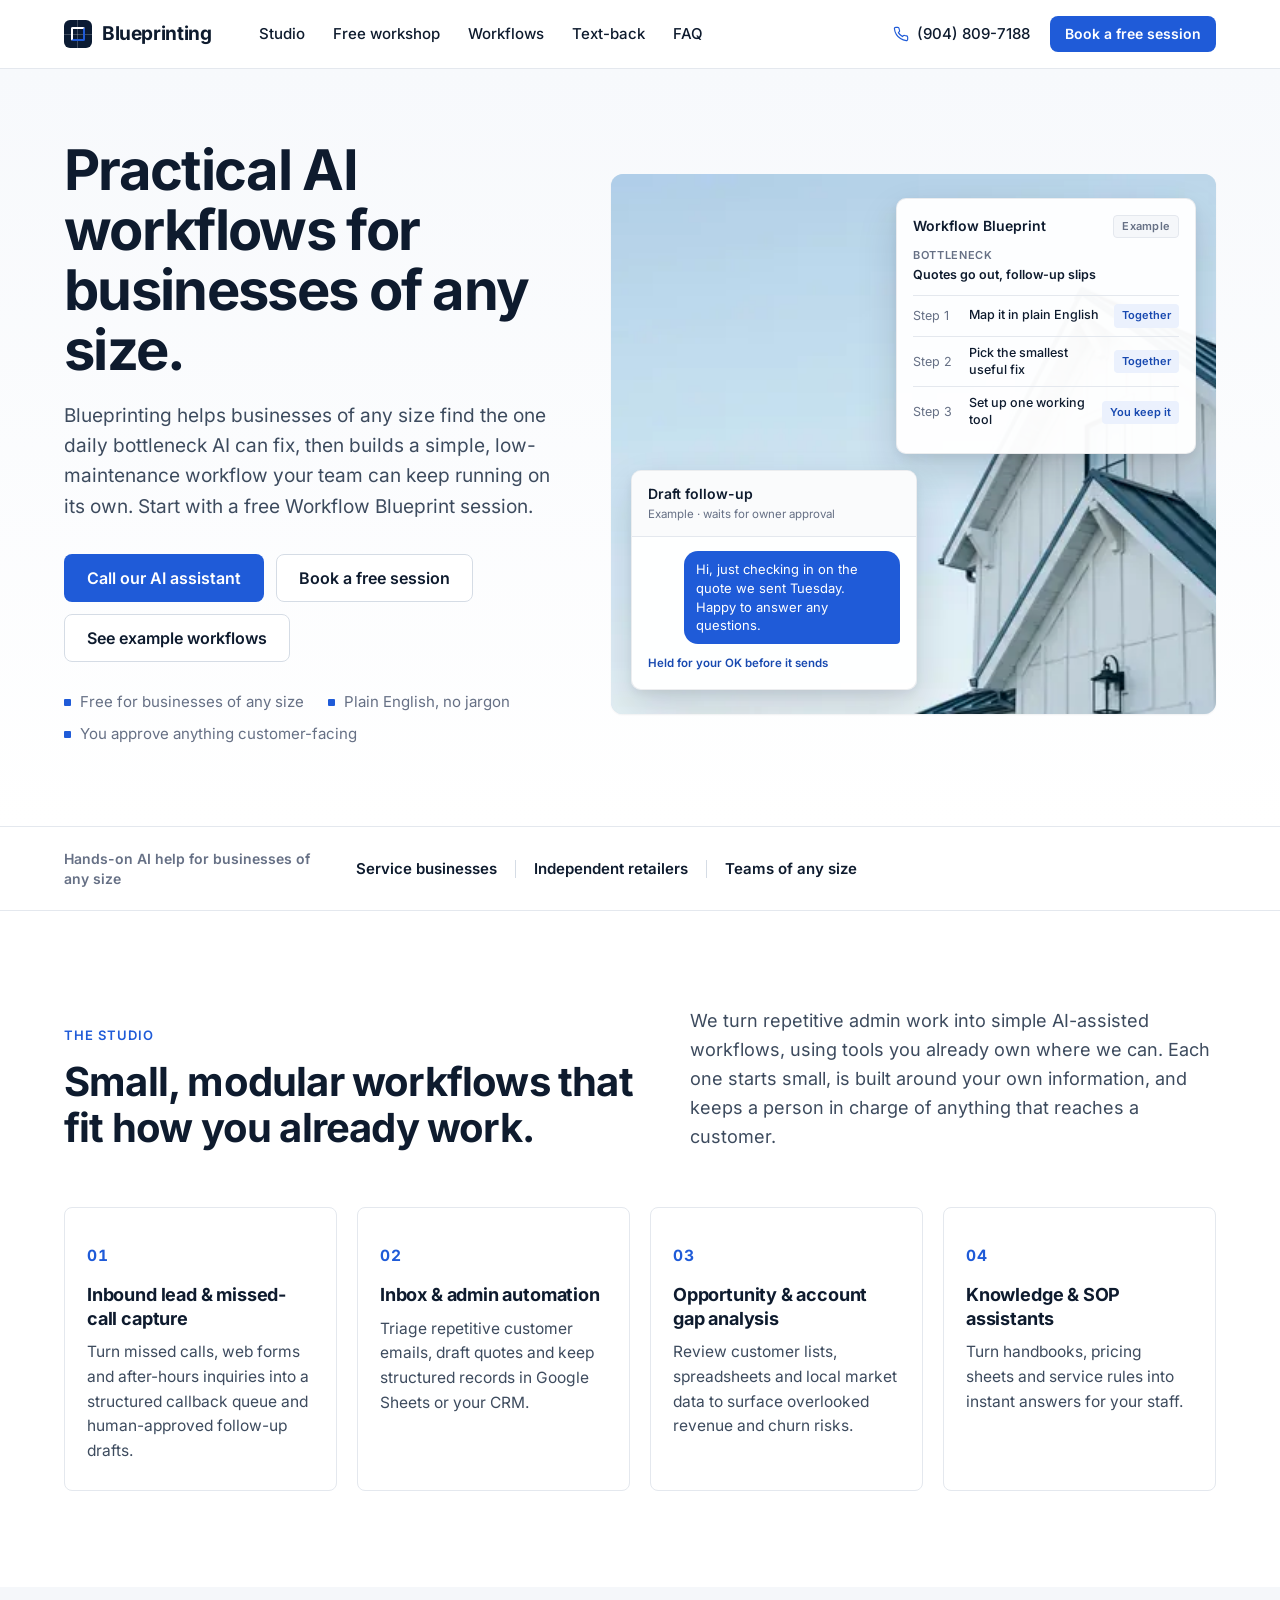
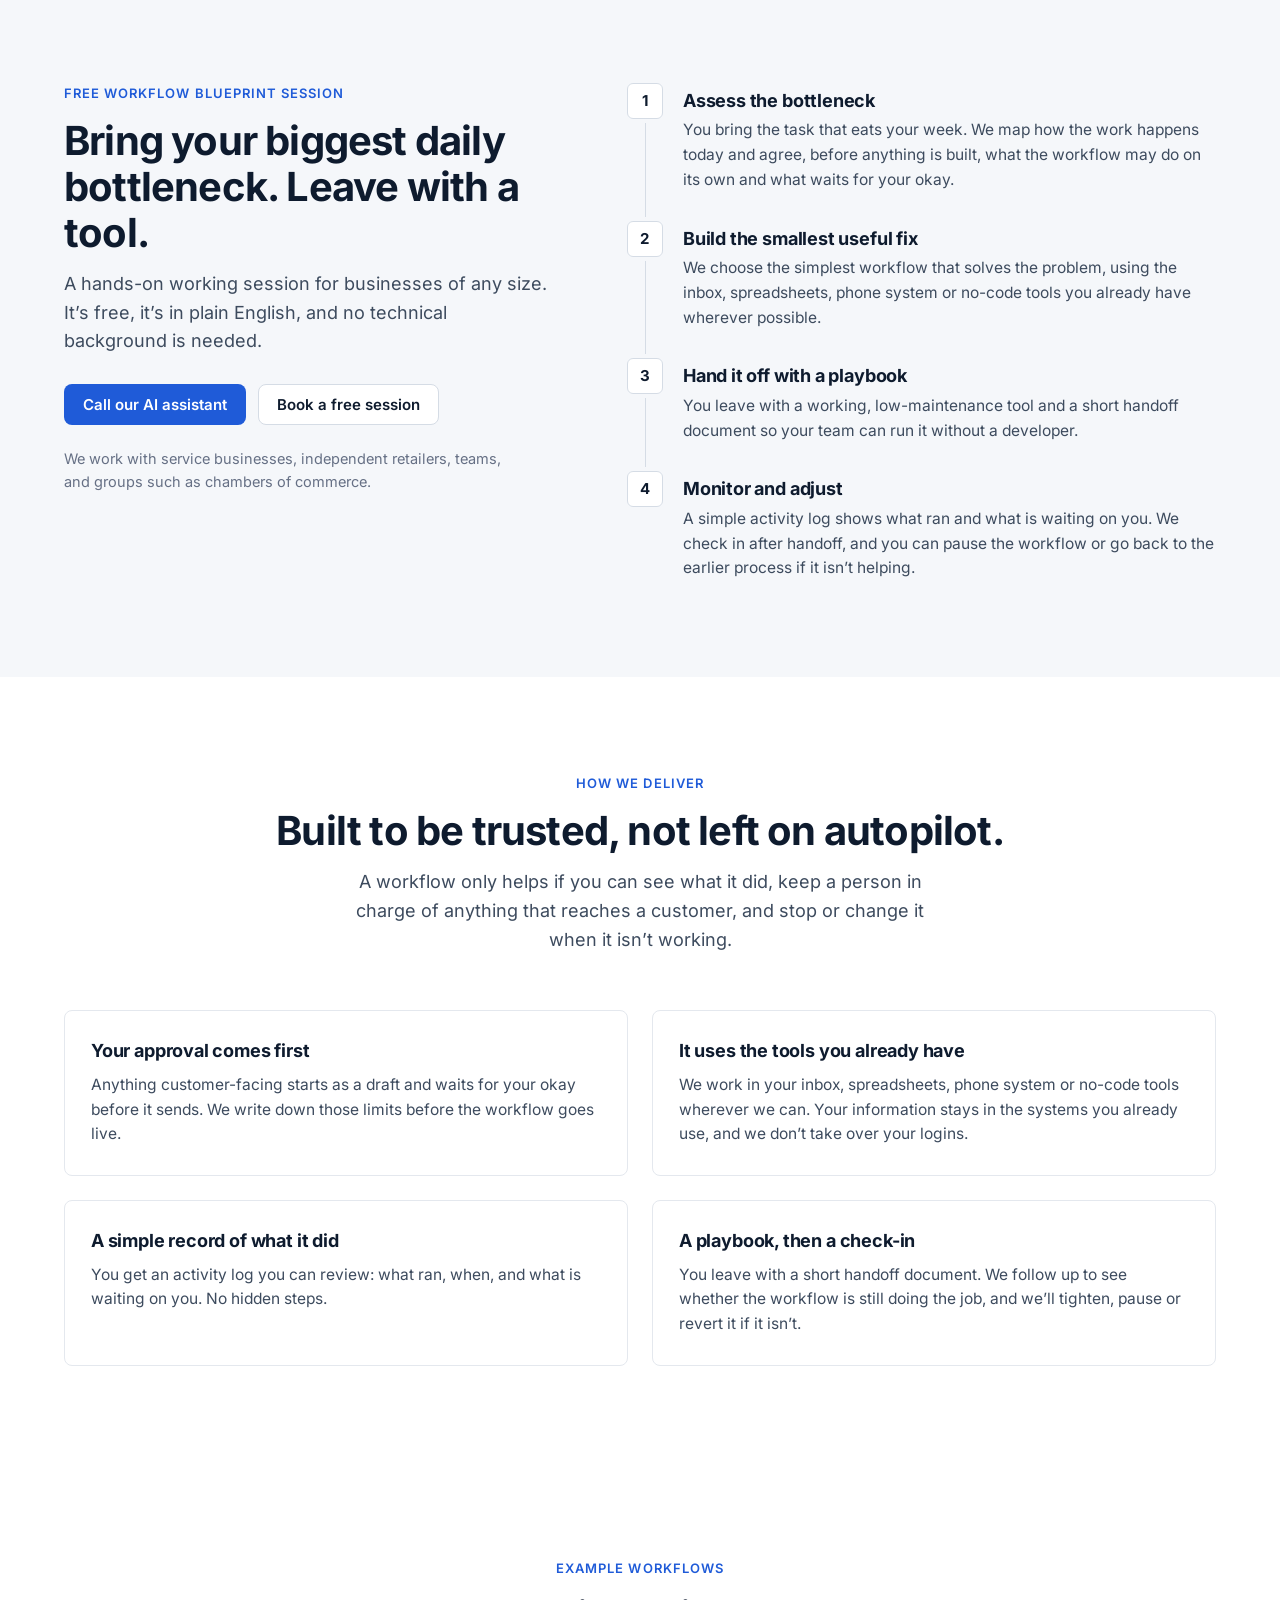
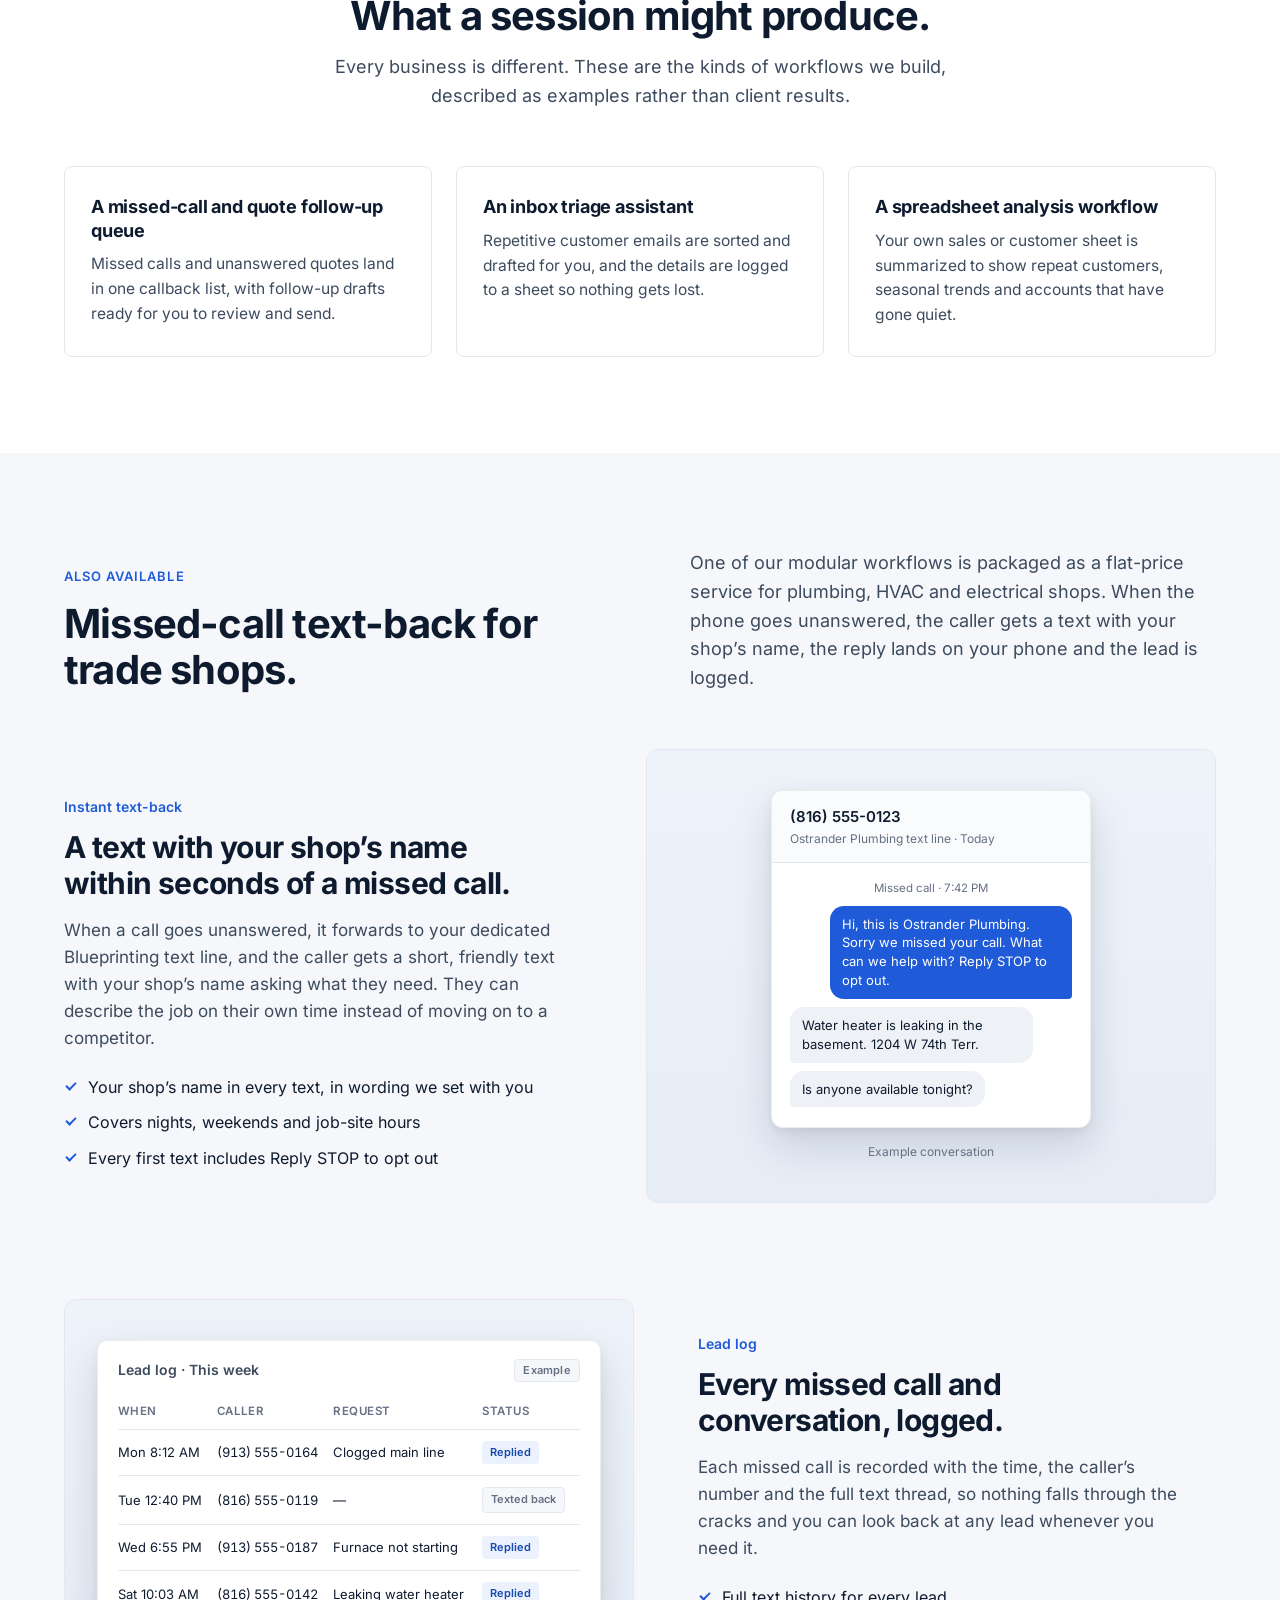
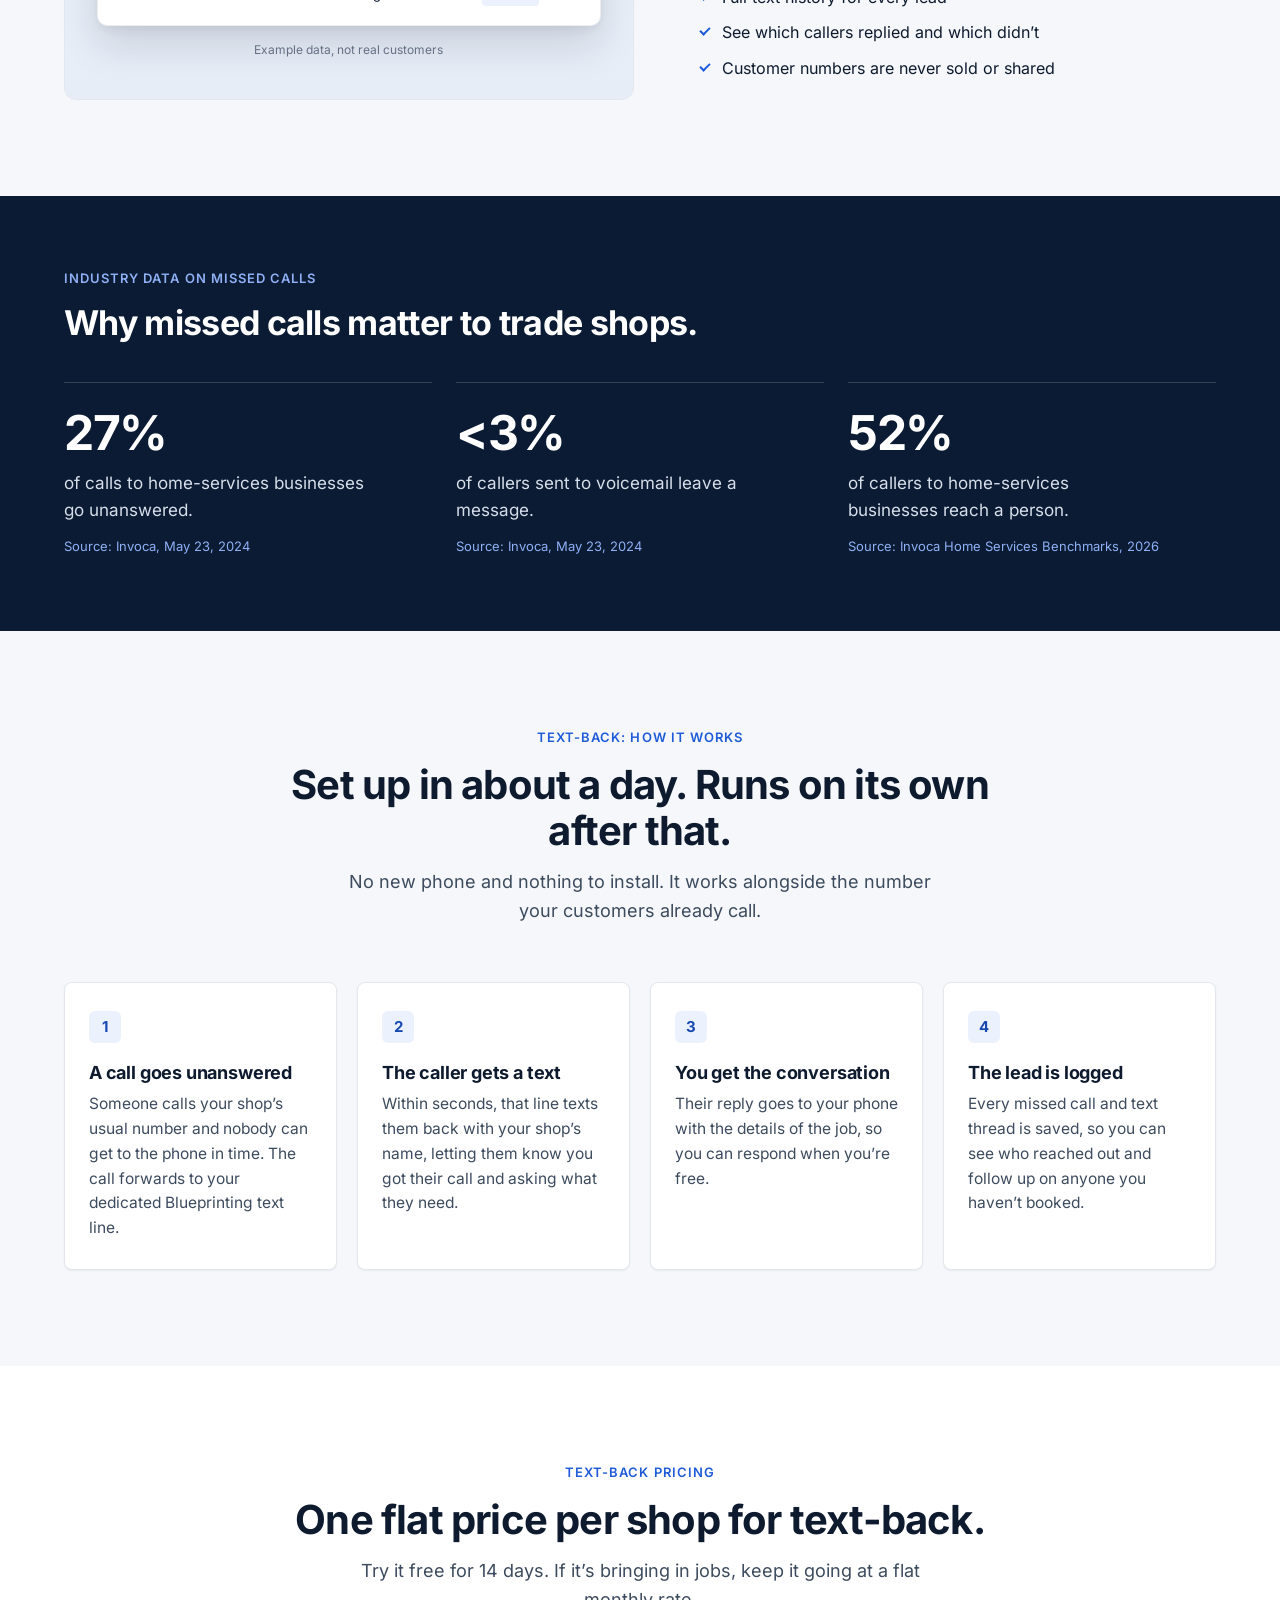
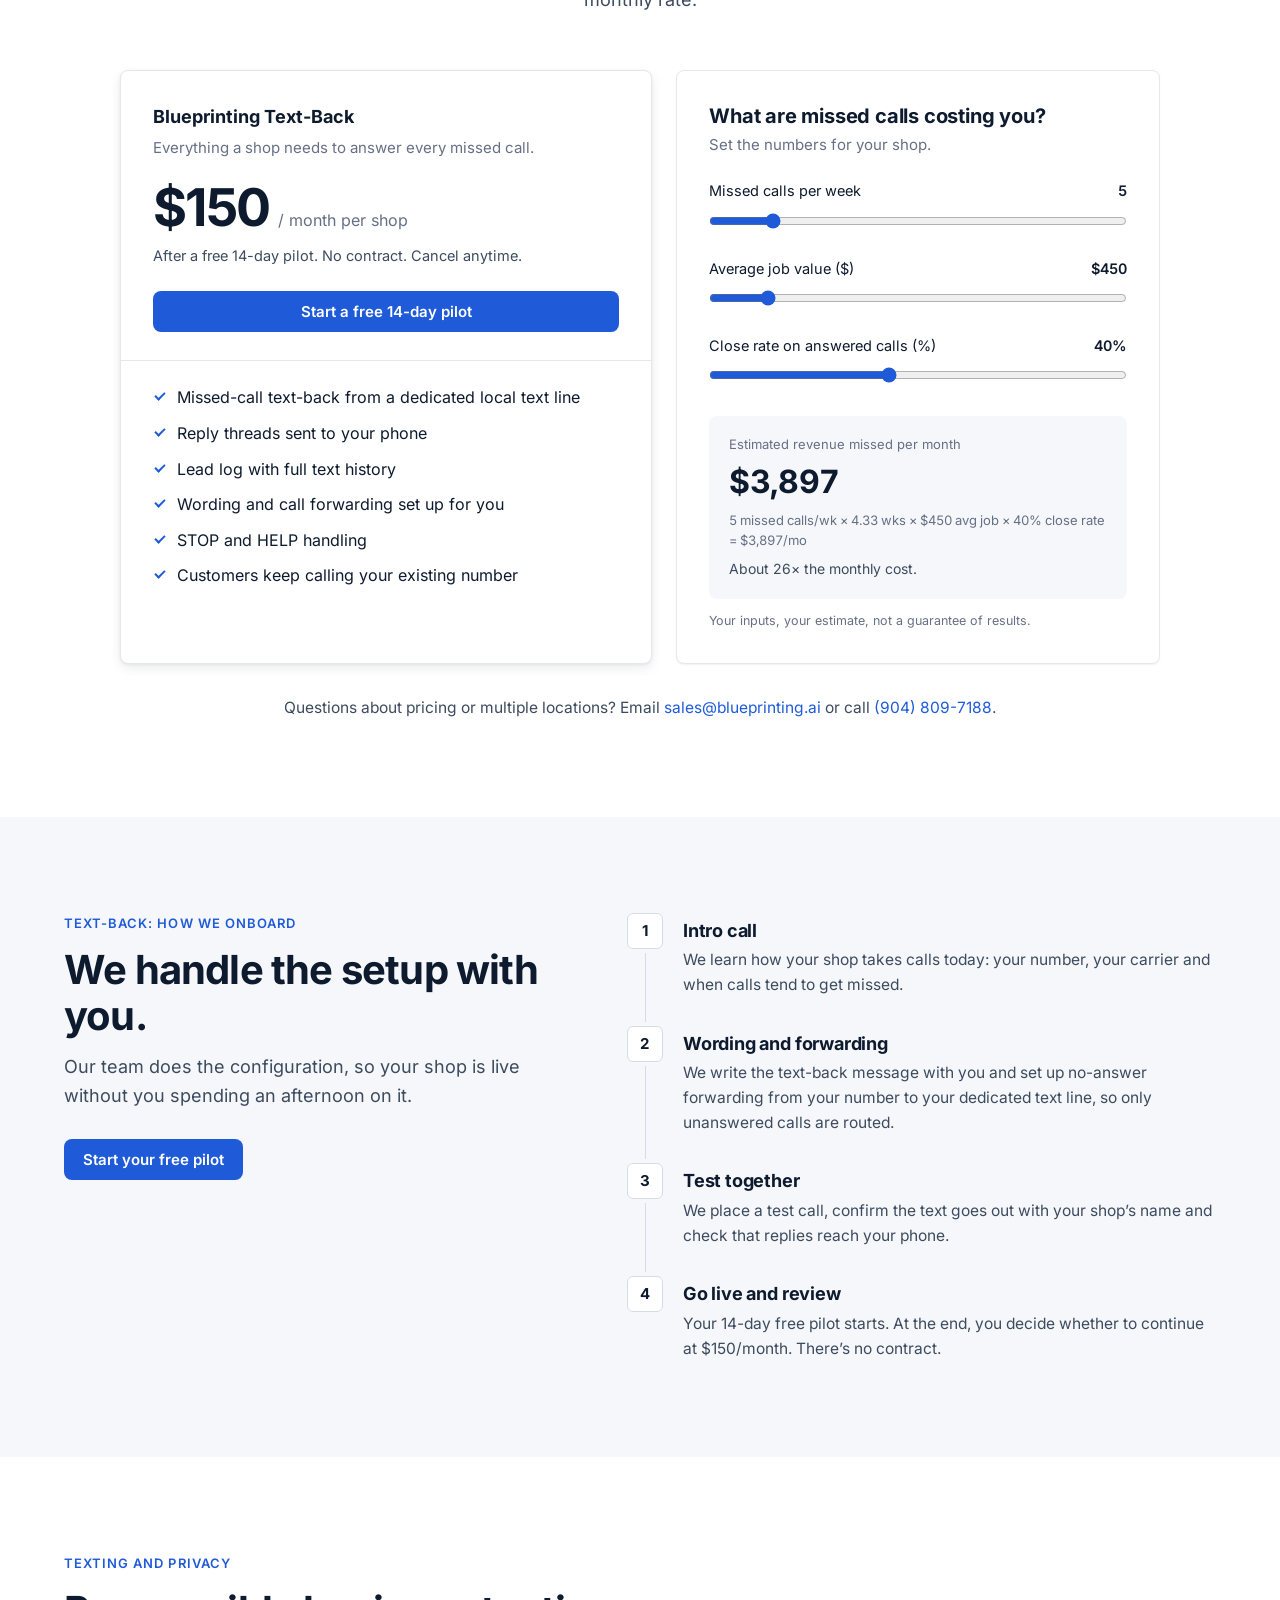
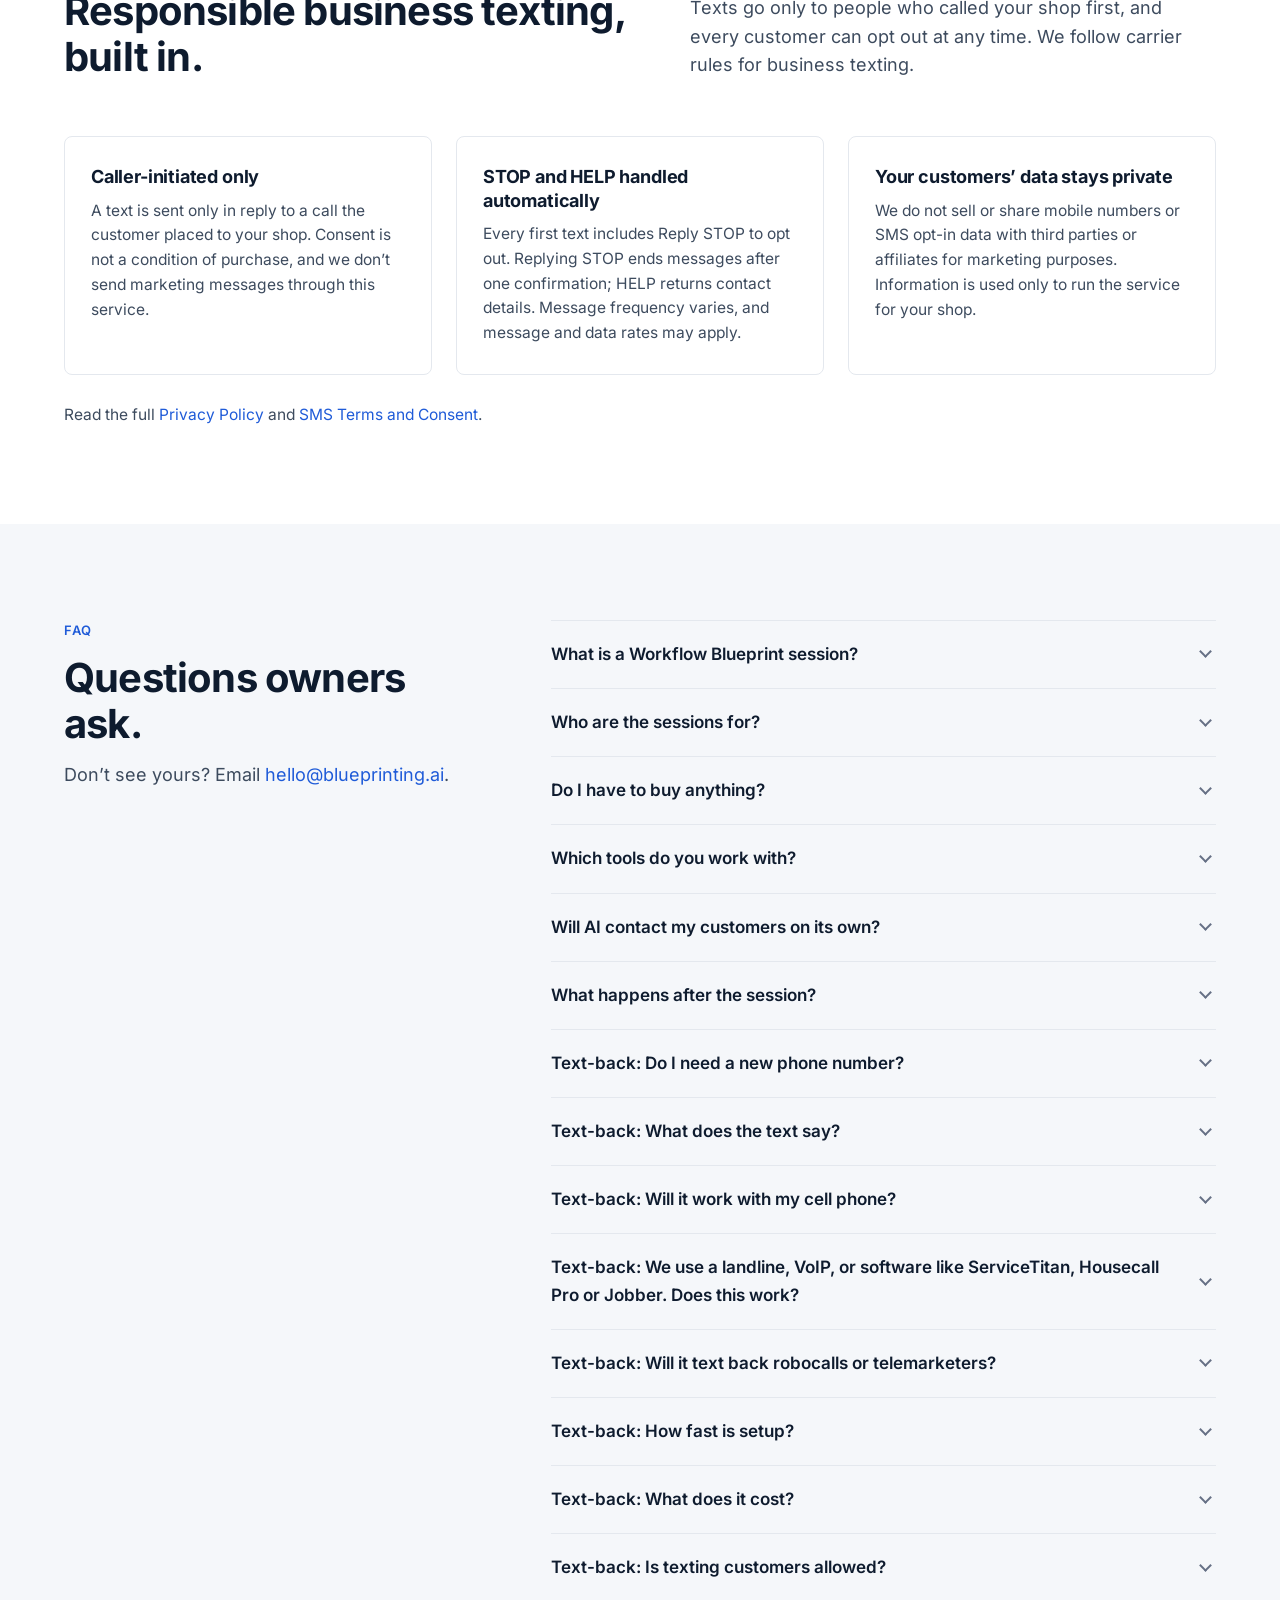
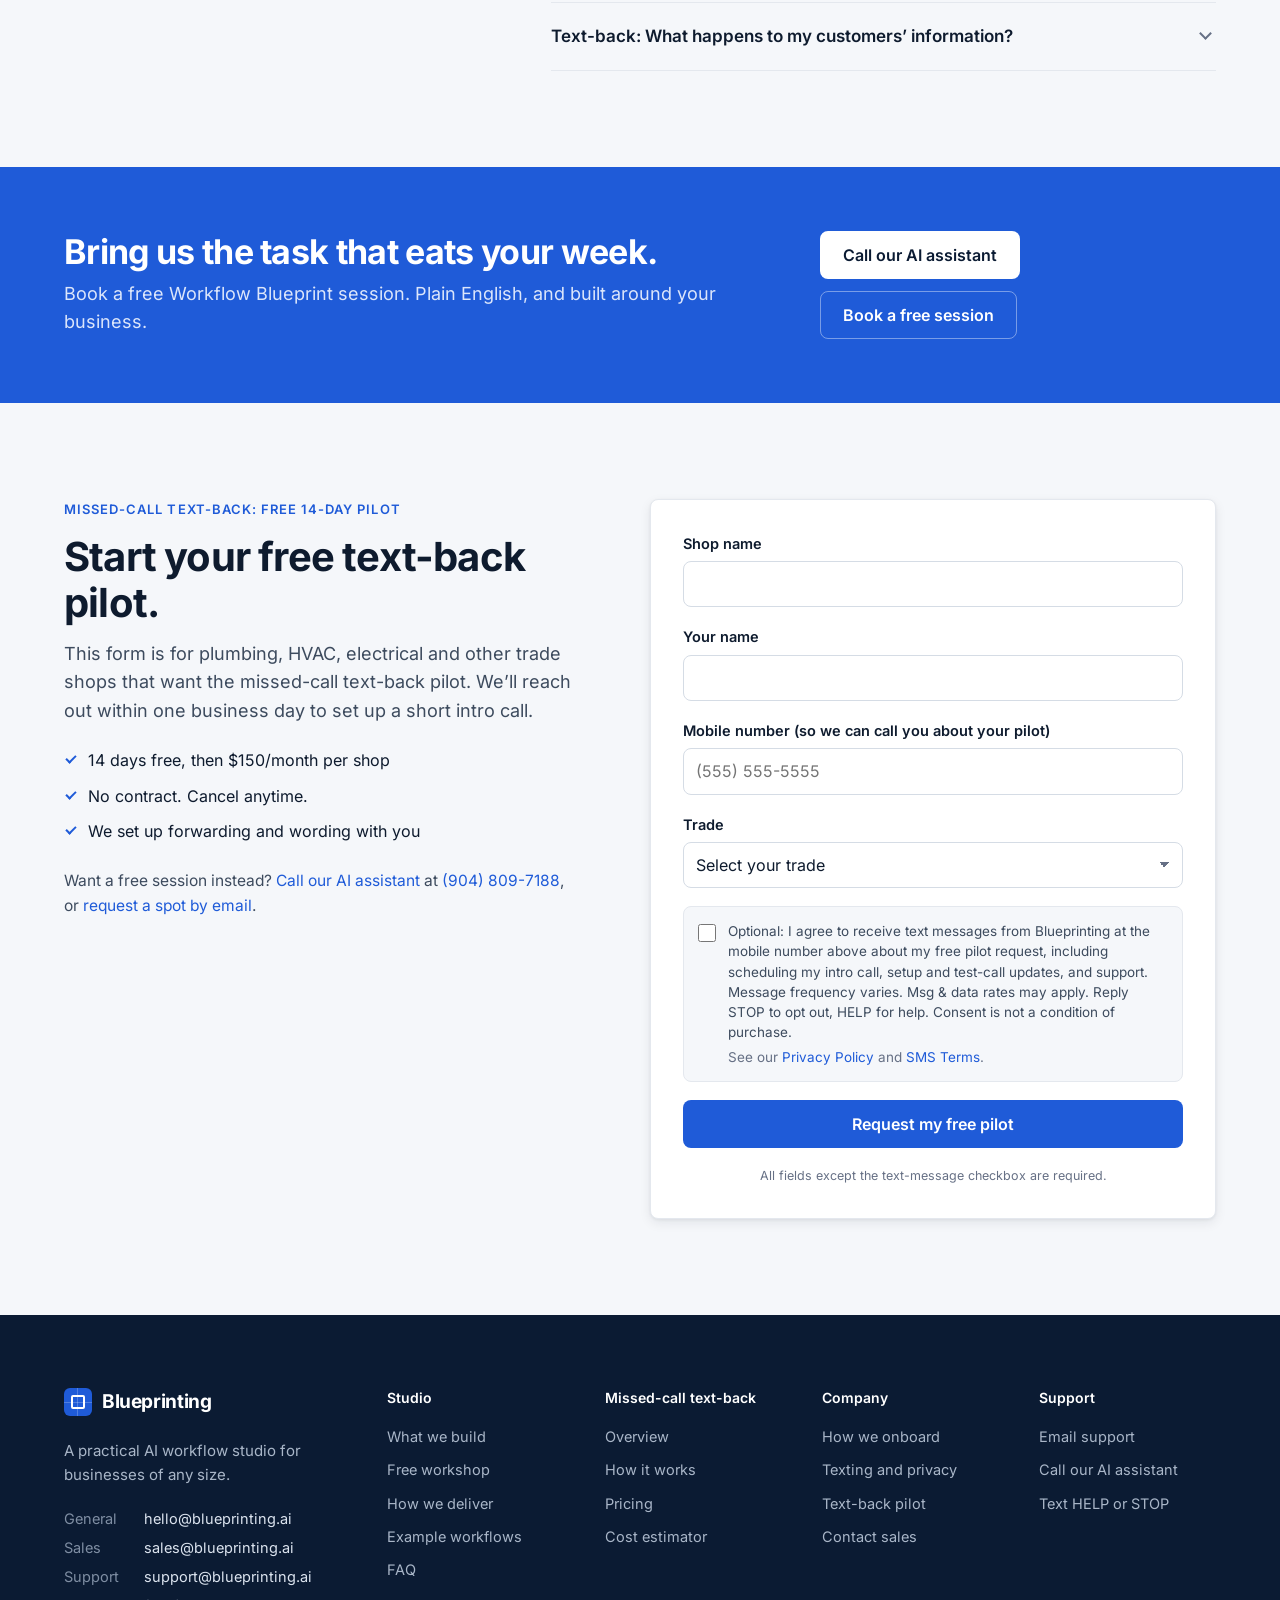
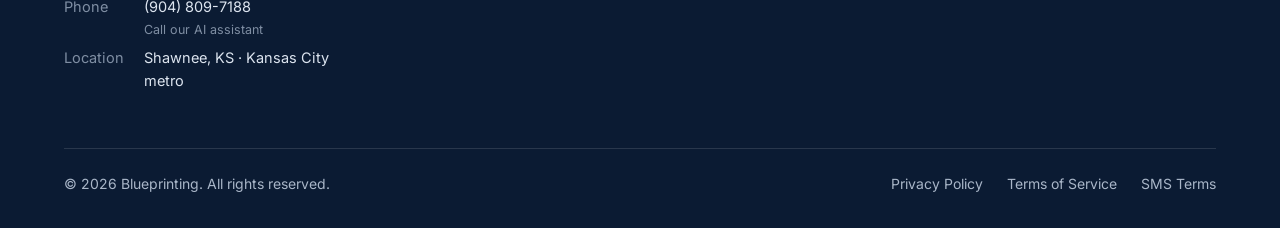
==== commit 8089e16e: "Add a How we deliver section and tighten the session steps around approval, logs and handoff. The wo" ====
--- a/index.html
+++ b/index.html
@@ -129,6 +129,14 @@
     },
     {
      "@type": "Question",
+     "name": "What happens after the session?",
+     "acceptedAnswer": {
+      "@type": "Answer",
+      "text": "You leave with the working workflow, a short playbook and a simple activity log. We check in after handoff. Anything customer-facing still waits for your approval, and you can pause the workflow or go back to the earlier process if it isn’t helping."
+     }
+    },
+    {
+     "@type": "Question",
      "name": "Will AI contact my customers on its own?",
      "acceptedAnswer": {
       "@type": "Answer",
@@ -352,22 +360,52 @@
     </div>
     <ol class="timeline">
       <li>
-        <h3>Bring your number-one bottleneck</h3>
-        <p>The task that eats your week: chasing quotes, sorting the inbox, answering the same questions, finding what the spreadsheet is hiding.</p>
+        <h3>Assess the bottleneck</h3>
+        <p>You bring the task that eats your week. We map how the work happens today and agree, before anything is built, what the workflow may do on its own and what waits for your okay.</p>
       </li>
       <li>
-        <h3>Map it in plain English</h3>
-        <p>We walk through how the work happens today, step by step, and mark where time and follow-ups get lost.</p>
+        <h3>Build the smallest useful fix</h3>
+        <p>We choose the simplest workflow that solves the problem, using the inbox, spreadsheets, phone system or no-code tools you already have wherever possible.</p>
       </li>
       <li>
-        <h3>Pick the smallest useful fix</h3>
-        <p>We choose the simplest workflow that solves the problem, using tools you already have wherever possible.</p>
+        <h3>Hand it off with a playbook</h3>
+        <p>You leave with a working, low-maintenance tool and a short handoff document so your team can run it without a developer.</p>
       </li>
       <li>
-        <h3>Leave with one working tool</h3>
-        <p>You walk away with a low-maintenance workflow you can keep using, and a short playbook so your team can run it without a developer.</p>
+        <h3>Monitor and adjust</h3>
+        <p>A simple activity log shows what ran and what is waiting on you. We check in after handoff, and you can pause the workflow or go back to the earlier process if it isn&rsquo;t helping.</p>
       </li>
     </ol>
+  </div>
+</section>
+
+
+<!-- HOW WE DELIVER -->
+<section class="section" id="delivery">
+  <div class="container">
+    <div class="section-head center">
+      <p class="eyebrow">How we deliver</p>
+      <h2>Built to be trusted, not left on autopilot.</h2>
+      <p class="section-sub">A workflow only helps if you can see what it did, keep a person in charge of anything that reaches a customer, and stop or change it when it isn&rsquo;t working.</p>
+    </div>
+    <div class="trust-grid four">
+      <article class="trust-card">
+        <h3>Your approval comes first</h3>
+        <p>Anything customer-facing starts as a draft and waits for your okay before it sends. We write down those limits before the workflow goes live.</p>
+      </article>
+      <article class="trust-card">
+        <h3>It uses the tools you already have</h3>
+        <p>We work in your inbox, spreadsheets, phone system or no-code tools wherever we can. Your information stays in the systems you already use, and we don&rsquo;t take over your logins.</p>
+      </article>
+      <article class="trust-card">
+        <h3>A simple record of what it did</h3>
+        <p>You get an activity log you can review: what ran, when, and what is waiting on you. No hidden steps.</p>
+      </article>
+      <article class="trust-card">
+        <h3>A playbook, then a check-in</h3>
+        <p>You leave with a short handoff document. We follow up to see whether the workflow is still doing the job, and we&rsquo;ll tighten, pause or revert it if it isn&rsquo;t.</p>
+      </article>
+    </div>
   </div>
 </section>
 
@@ -662,6 +700,10 @@
       <details>
         <summary>Will AI contact my customers on its own?</summary>
         <p>Not by default. Anything customer-facing starts as a draft for you to approve. The one automatic message is missed-call text-back, and it only replies to people who called your shop first.</p>
+      </details>
+      <details>
+        <summary>What happens after the session?</summary>
+        <p>You leave with the working workflow, a short playbook and a simple activity log. We check in after handoff. Anything customer-facing still waits for your approval, and you can pause the workflow or go back to the earlier process if it isn&rsquo;t helping.</p>
       </details>
       <details>
         <summary>Text-back: Do I need a new phone number?</summary>
@@ -801,6 +843,7 @@
         <h4>Studio</h4>
         <a href="#studio">What we build</a>
         <a href="#session">Free workshop</a>
+        <a href="#delivery">How we deliver</a>
         <a href="#workflows">Example workflows</a>
         <a href="#faq">FAQ</a>
       </div>
--- a/styles.css
+++ b/styles.css
@@ -234,6 +234,7 @@
 /* Trust */
 .anchor-alias{display:block}
 .trust-grid{display:grid;grid-template-columns:repeat(3,1fr);gap:24px}
+.trust-grid.four{grid-template-columns:repeat(2,1fr);gap:24px}
 .trust-card{border:1px solid var(--line);border-radius:var(--radius);padding:28px 26px;background:#fff}
 .trust-card h3{font-size:18px}
 .trust-card p{margin-top:10px;font-size:15.5px}
@@ -329,6 +330,7 @@
 
 /* Responsive */
 @media (max-width:1100px){
+  .trust-grid.four{grid-template-columns:repeat(2,1fr)}
   .nav-phone{display:none}
   .nav-links{gap:22px}
   h1{font-size:48px}
@@ -375,6 +377,7 @@
   .ind-grid{grid-template-columns:1fr;gap:20px}
   .onboard{grid-template-columns:1fr;gap:40px}
   .trust-grid{grid-template-columns:1fr;gap:16px}
+  .trust-grid.four{grid-template-columns:repeat(2,1fr);gap:16px}
   .mod-grid{grid-template-columns:1fr 1fr;gap:16px}
   .ui-plan{width:100%}
   .pricing{grid-template-columns:1fr}
@@ -389,6 +392,7 @@
   .mbar .btn{min-width:0;width:100%;white-space:normal;line-height:1.25;padding-left:12px;padding-right:12px}
 }
 @media (max-width:560px){
+  .trust-grid.four{grid-template-columns:1fr}
   .container{padding:0 20px}
   h1{font-size:36px}
   h2{font-size:28px}
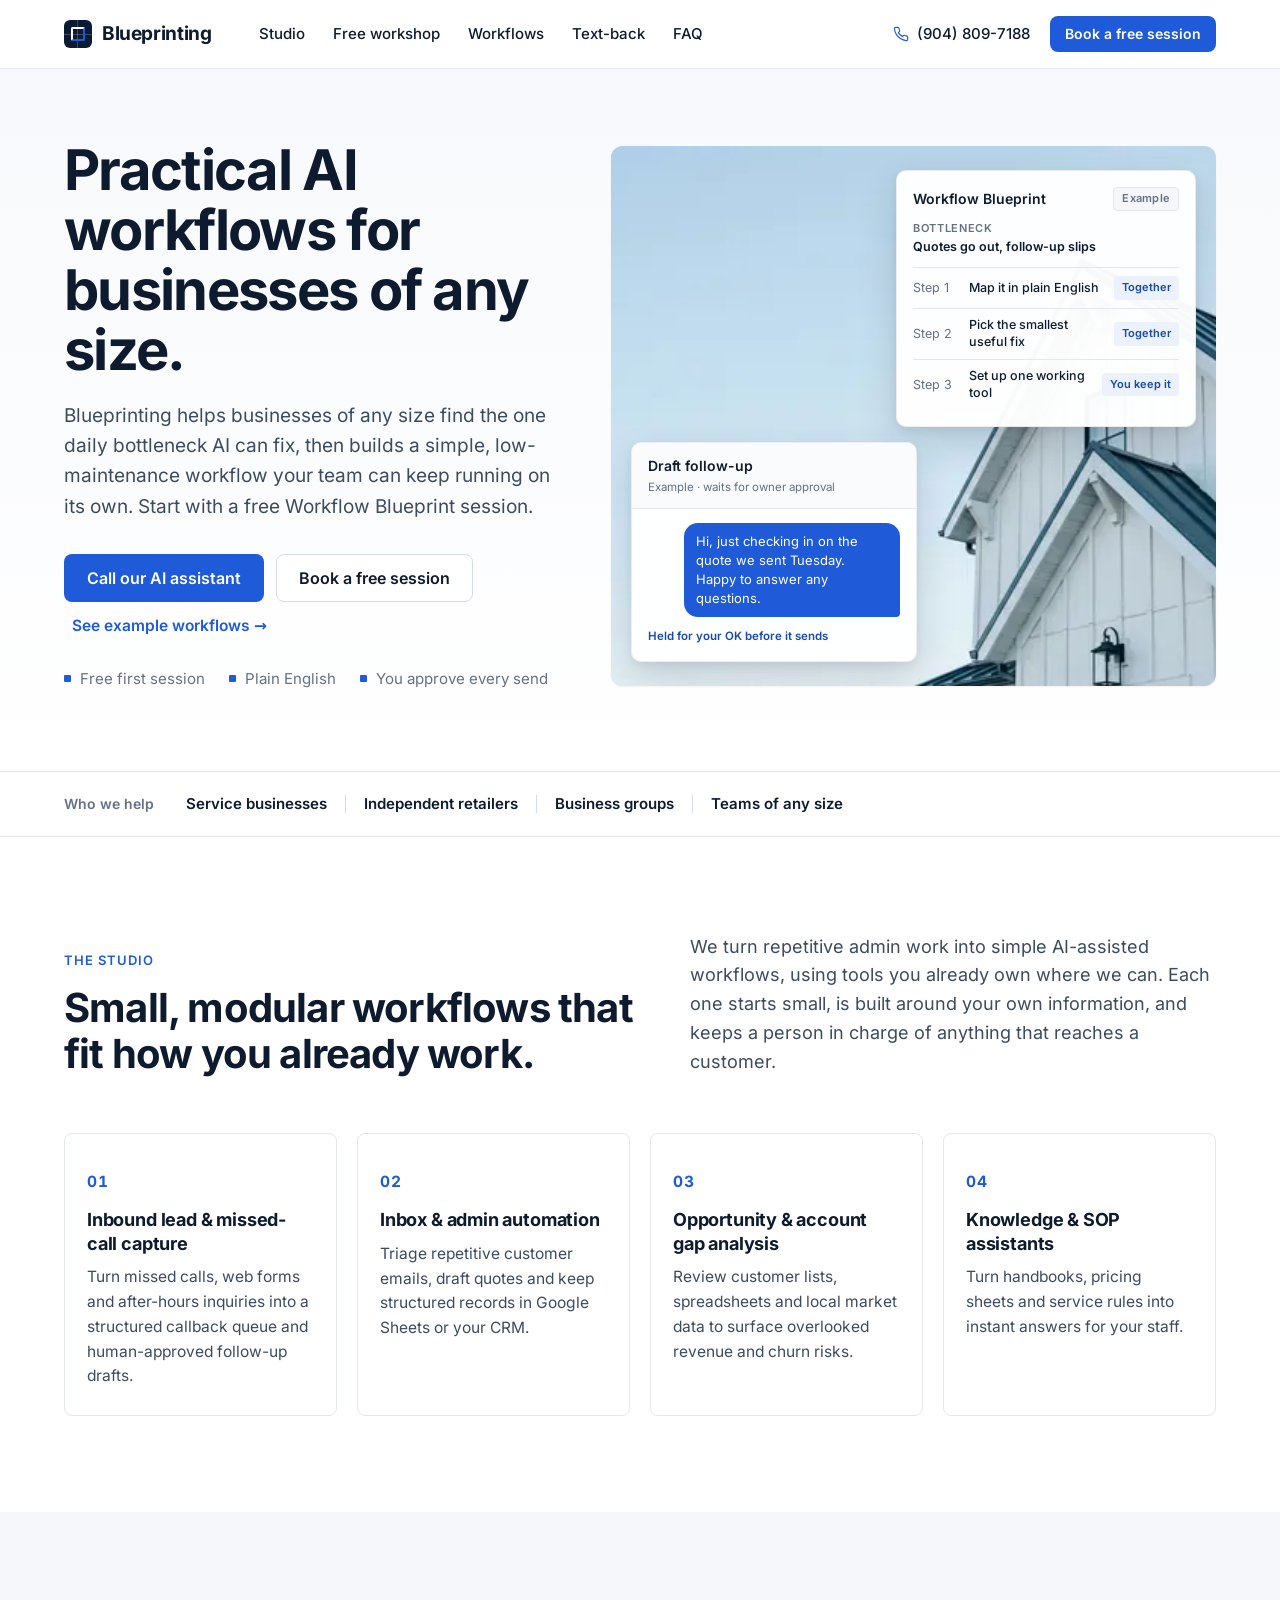
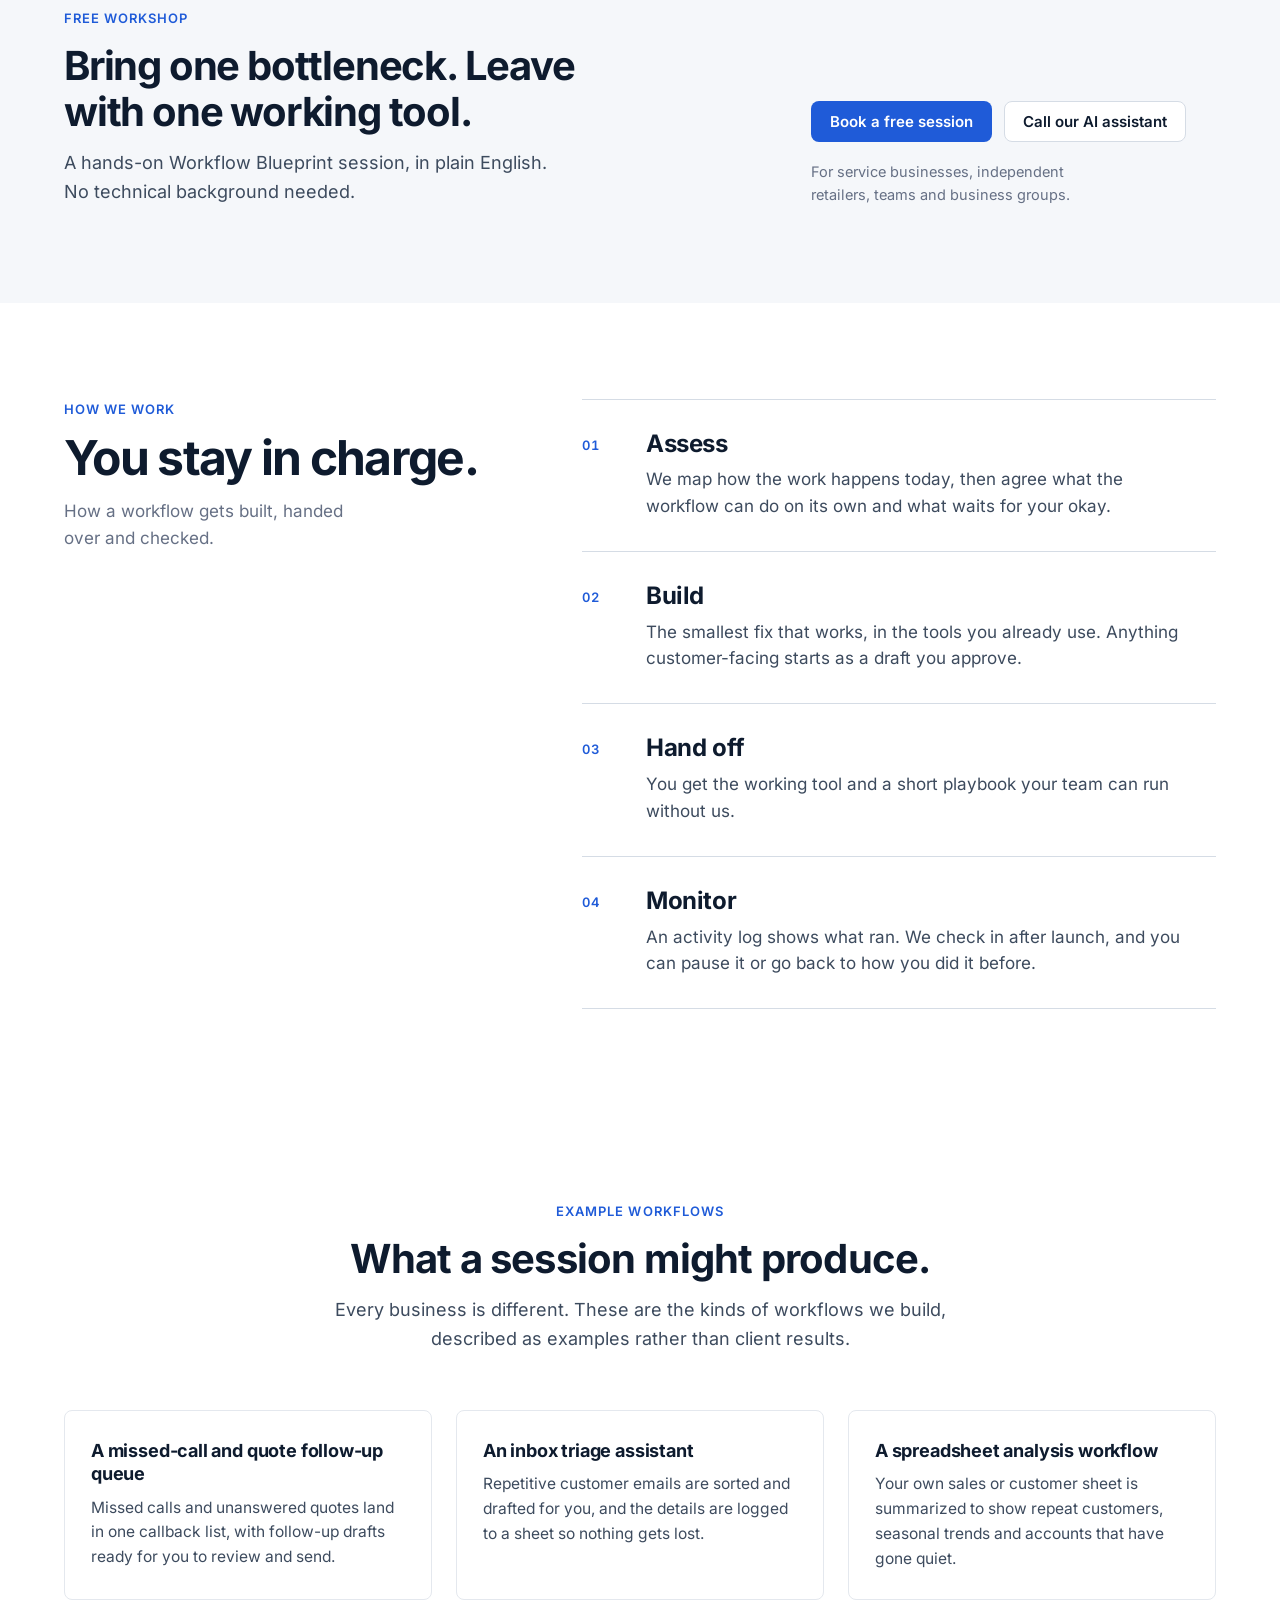
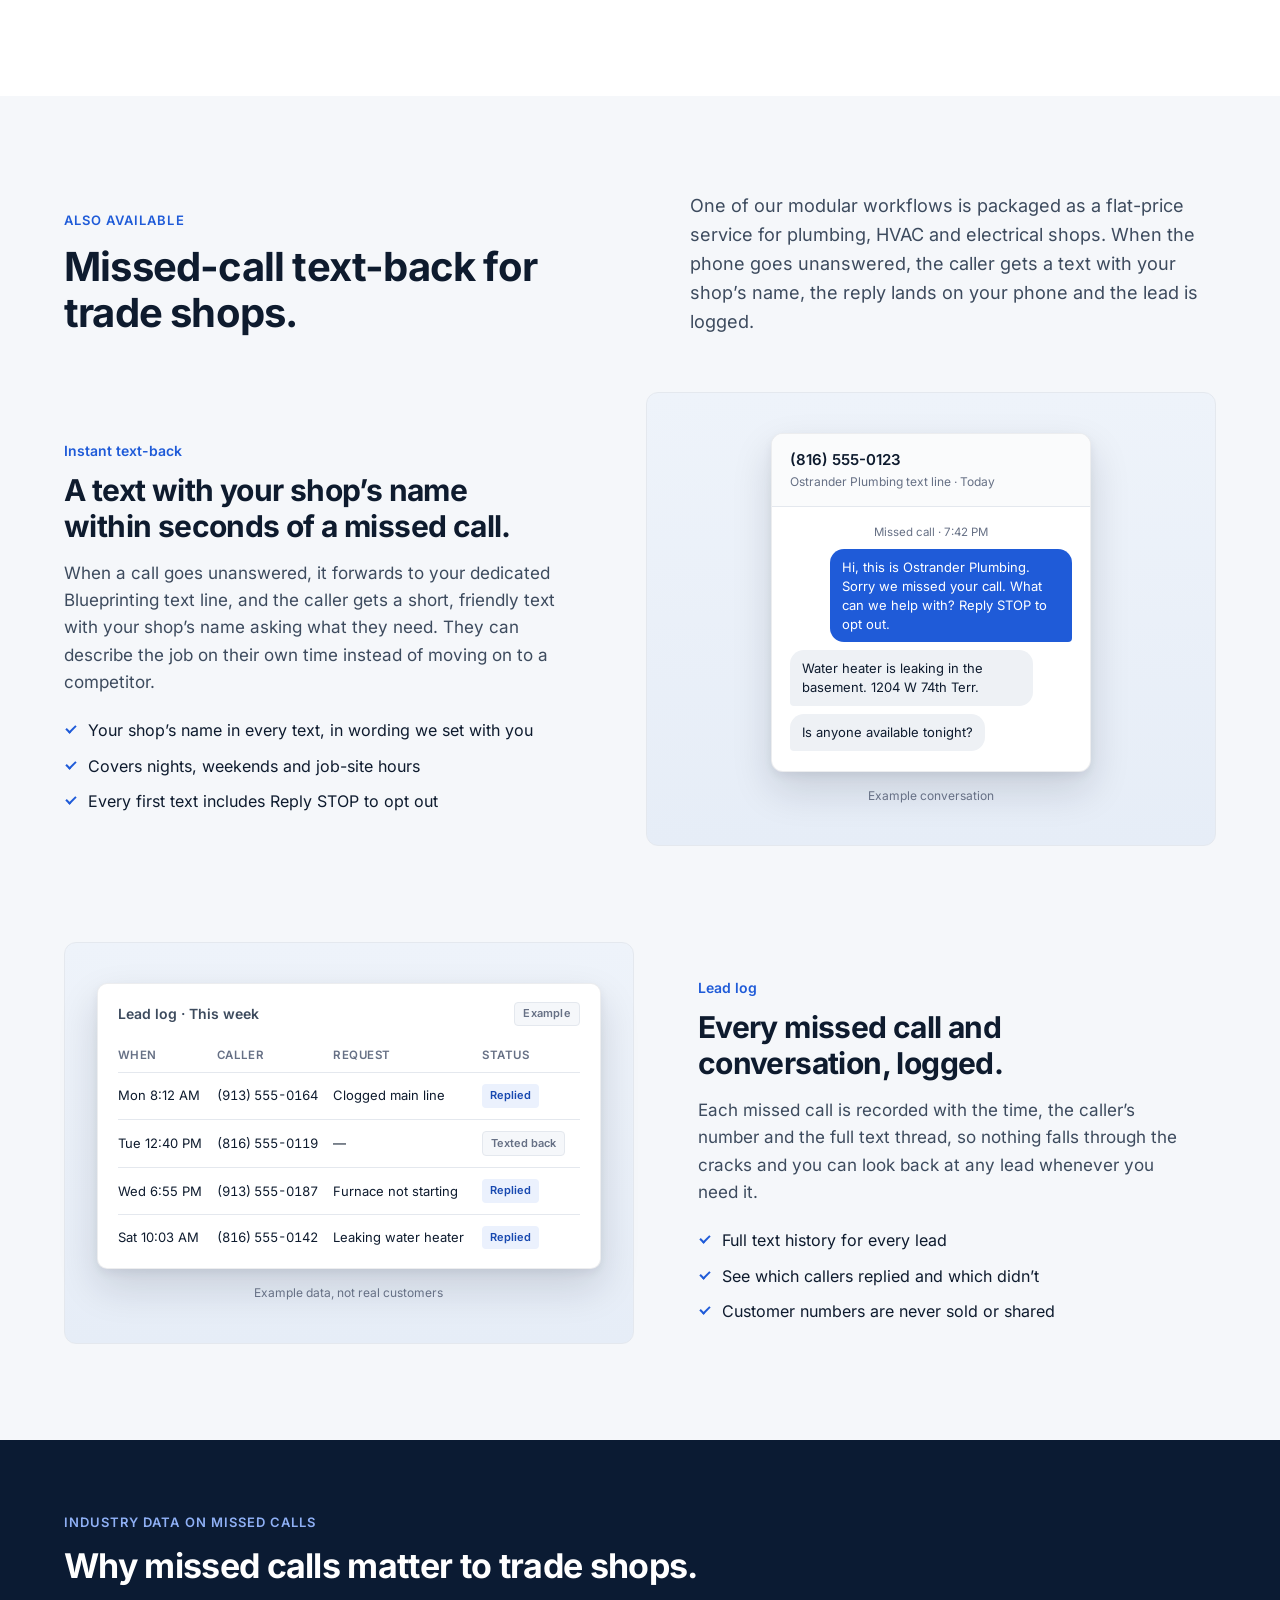
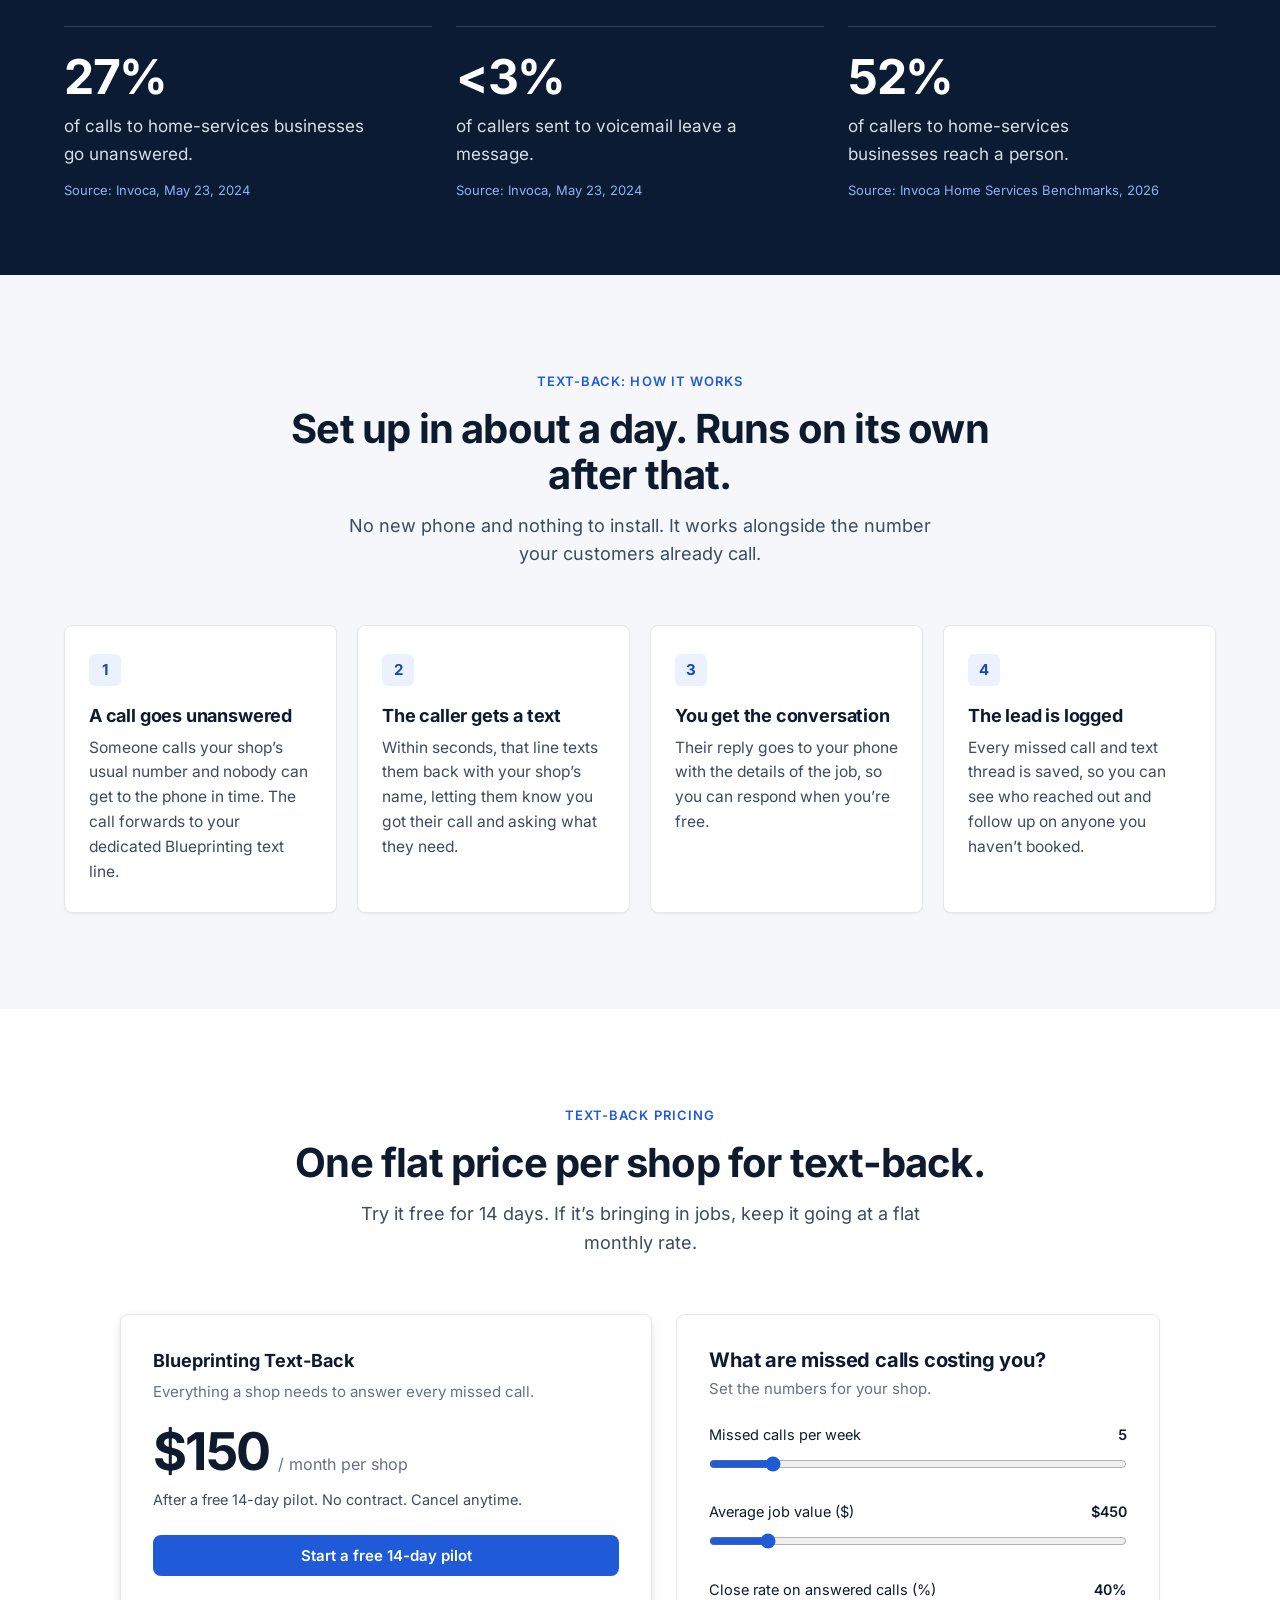
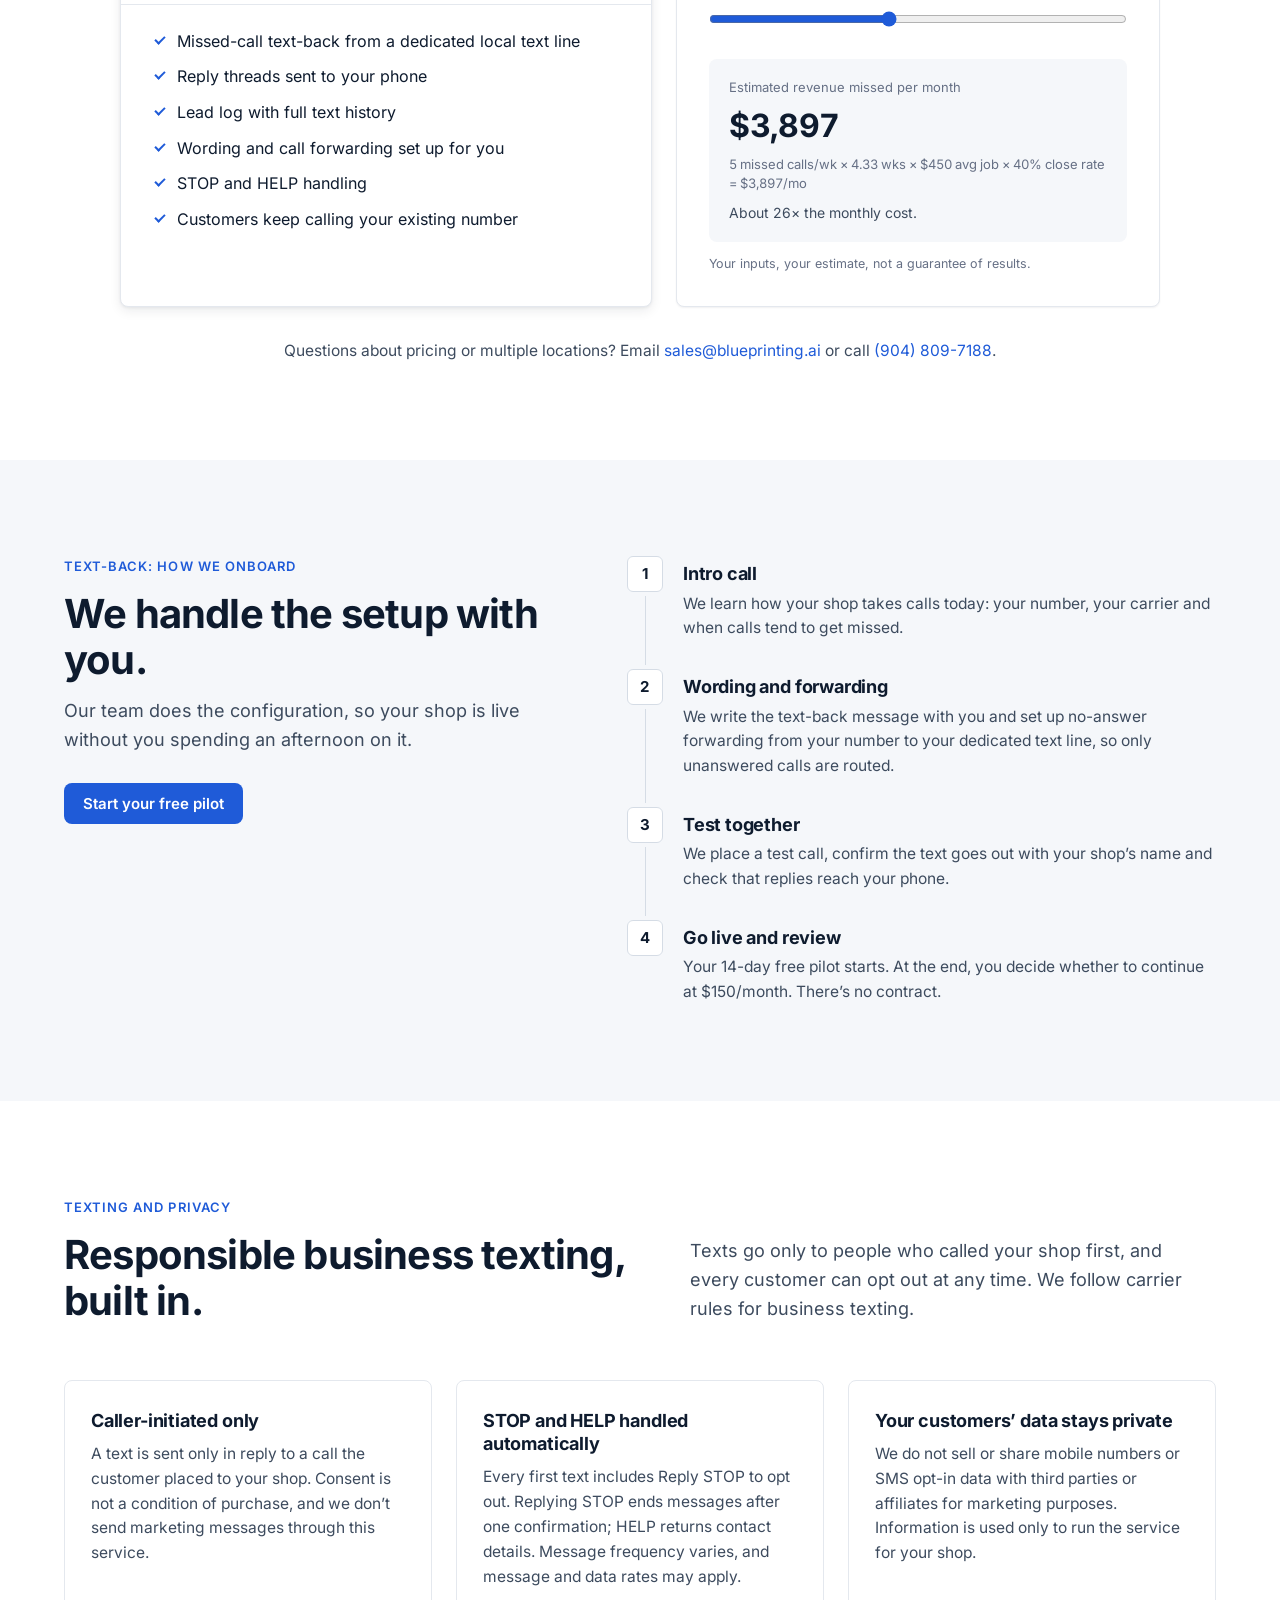
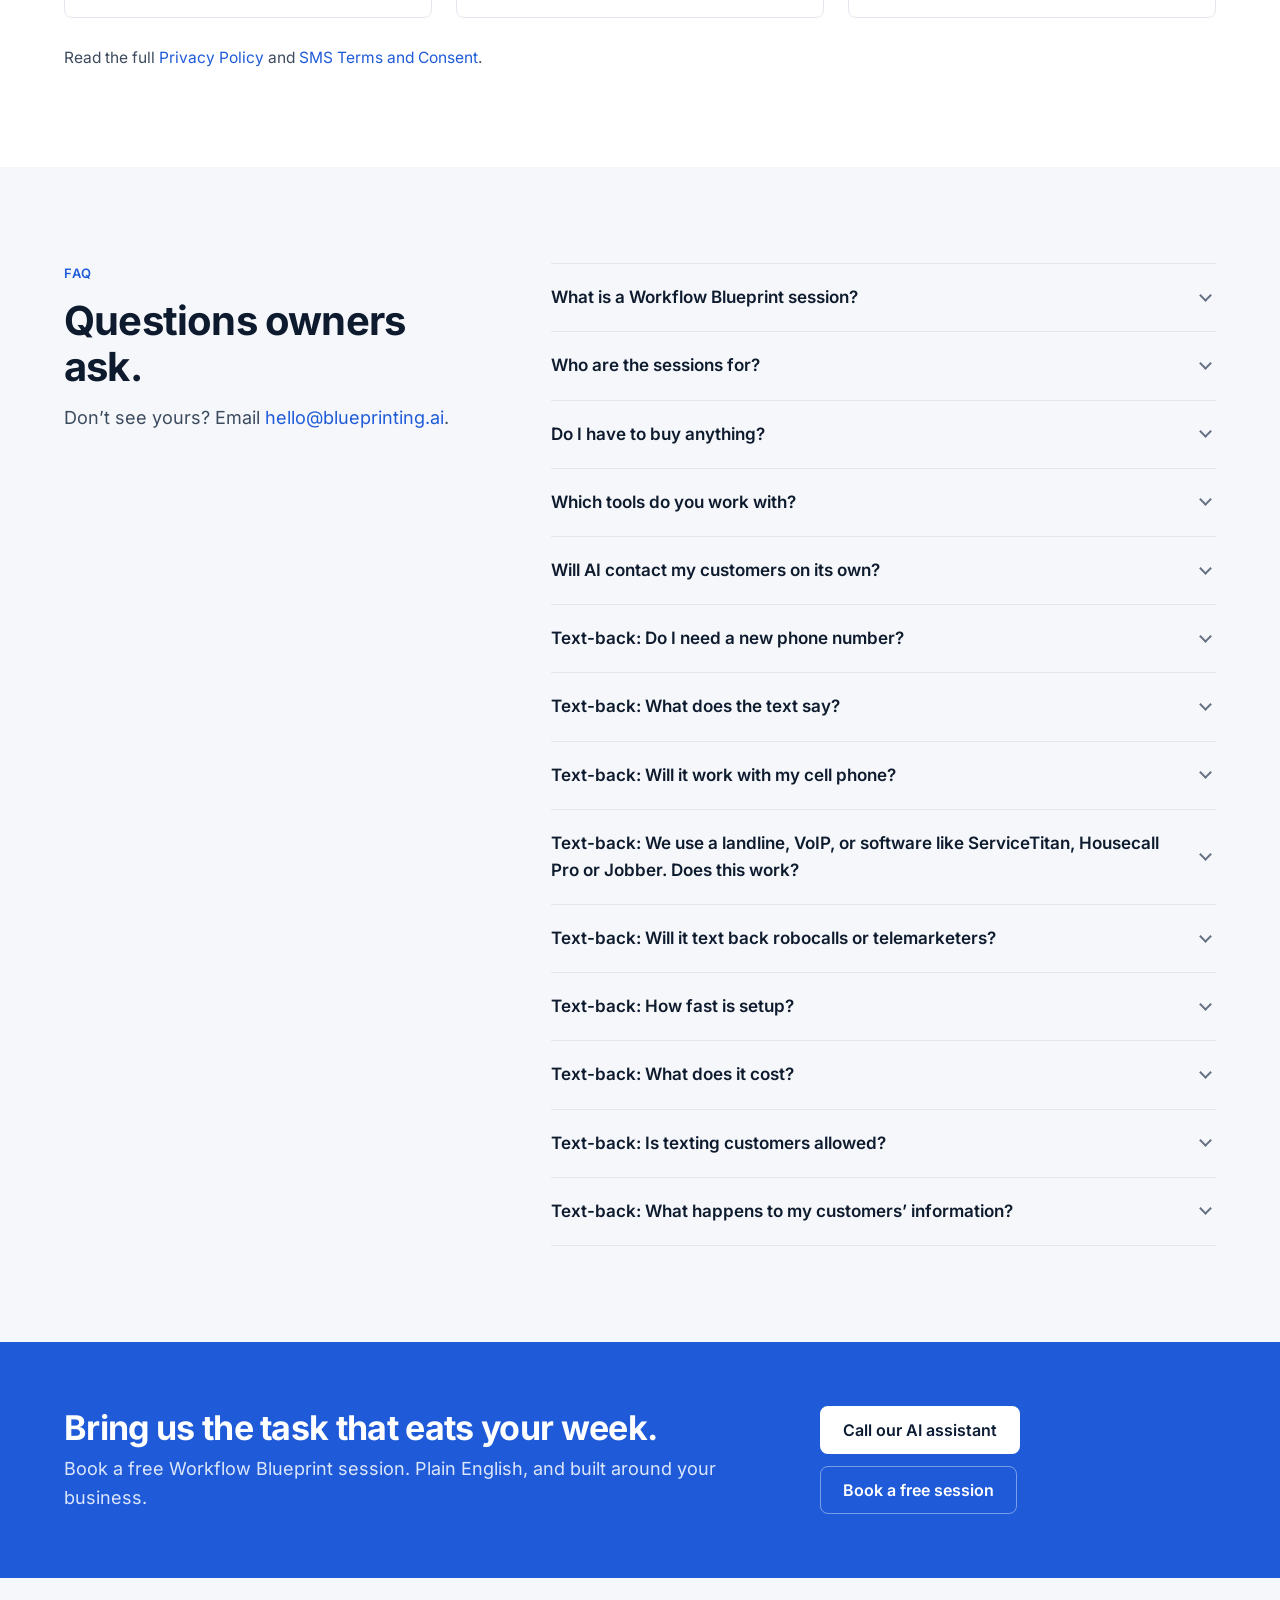
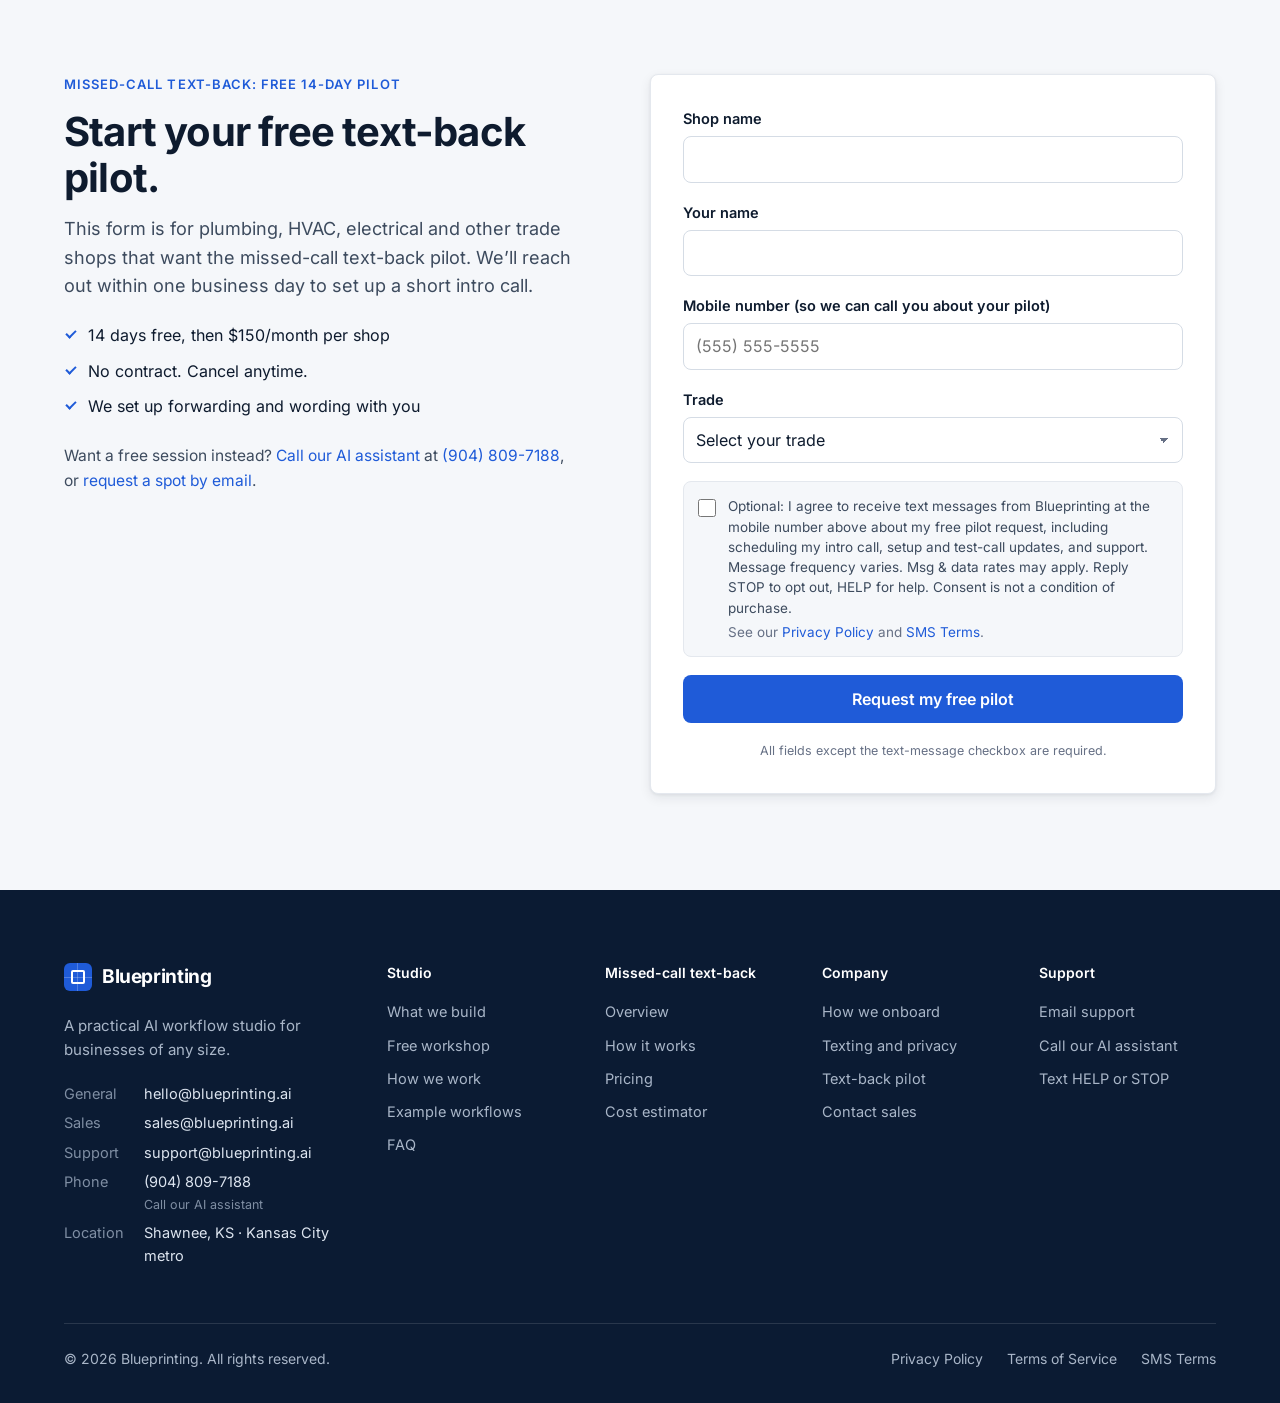
==== commit 4f140b2a: "Rework How we work: one numbered process list, plainer copy, drop card grid and repeated steps" ====
--- a/index.html
+++ b/index.html
@@ -129,14 +129,6 @@
     },
     {
      "@type": "Question",
-     "name": "What happens after the session?",
-     "acceptedAnswer": {
-      "@type": "Answer",
-      "text": "You leave with the working workflow, a short playbook and a simple activity log. We check in after handoff. Anything customer-facing still waits for your approval, and you can pause the workflow or go back to the earlier process if it isn’t helping."
-     }
-    },
-    {
-     "@type": "Question",
      "name": "Will AI contact my customers on its own?",
      "acceptedAnswer": {
       "@type": "Answer",
@@ -261,12 +253,12 @@
       <div class="hero-ctas">
         <a class="btn btn-primary btn-lg" href="tel:+19048097188">Call our AI assistant</a>
         <a class="btn btn-secondary btn-lg" href="mailto:hello@blueprinting.ai?subject=Free%20Workflow%20Blueprint%20session">Book a free session</a>
-        <a class="btn btn-secondary btn-lg" href="#workflows">See example workflows</a>
+        <a class="hero-link" href="#workflows">See example workflows <span aria-hidden="true">&rarr;</span></a>
       </div>
       <ul class="hero-points">
-        <li>Free for businesses of any size</li>
-        <li>Plain English, no jargon</li>
-        <li>You approve anything customer-facing</li>
+        <li>Free first session</li>
+        <li>Plain English</li>
+        <li>You approve every send</li>
       </ul>
     </div>
 
@@ -301,10 +293,11 @@
 <!-- LOCAL STRIP -->
 <section class="strip" aria-label="Who Blueprinting works with">
   <div class="container strip-in">
-    <p class="strip-label">Hands-on AI help for businesses of any size</p>
+    <p class="strip-label">Who we help</p>
     <ul class="strip-list">
       <li>Service businesses</li>
       <li>Independent retailers</li>
+      <li>Business groups</li>
       <li>Teams of any size</li>
     </ul>
   </div>
@@ -347,65 +340,48 @@
 
 <!-- SESSION -->
 <section class="section section-alt" id="session">
-  <div class="container onboard">
-    <div class="onboard-copy">
-      <p class="eyebrow">Free Workflow Blueprint session</p>
-      <h2>Bring your biggest daily bottleneck. Leave with a tool.</h2>
-      <p class="section-sub">A hands-on working session for businesses of any size. It&rsquo;s free, it&rsquo;s in plain English, and no technical background is needed.</p>
+  <div class="container session-band">
+    <div class="session-copy">
+      <p class="eyebrow">Free workshop</p>
+      <h2>Bring one bottleneck. Leave with one working tool.</h2>
+      <p class="section-sub">A hands-on Workflow Blueprint session, in plain English. No technical background needed.</p>
+    </div>
+    <div class="session-side">
       <div class="session-ctas">
-        <a class="btn btn-primary" href="tel:+19048097188">Call our AI assistant</a>
-        <a class="btn btn-secondary" href="mailto:hello@blueprinting.ai?subject=Free%20Workflow%20Blueprint%20session">Book a free session</a>
-      </div>
-      <p class="session-note">We work with service businesses, independent retailers, teams, and groups such as chambers of commerce.</p>
-    </div>
-    <ol class="timeline">
+        <a class="btn btn-primary" href="mailto:hello@blueprinting.ai?subject=Free%20Workflow%20Blueprint%20session">Book a free session</a>
+        <a class="btn btn-secondary" href="tel:+19048097188">Call our AI assistant</a>
+      </div>
+      <p class="session-note">For service businesses, independent retailers, teams and business groups.</p>
+    </div>
+  </div>
+</section>
+
+<!-- HOW WE WORK -->
+<section class="section" id="process">
+  <div class="container process">
+    <div class="process-head">
+      <p class="eyebrow">How we work</p>
+      <h2>You stay in charge.</h2>
+      <p class="section-sub">How a workflow gets built, handed over and checked.</p>
+    </div>
+    <ol class="process-list">
       <li>
-        <h3>Assess the bottleneck</h3>
-        <p>You bring the task that eats your week. We map how the work happens today and agree, before anything is built, what the workflow may do on its own and what waits for your okay.</p>
+        <h3>Assess</h3>
+        <p>We map how the work happens today, then agree what the workflow can do on its own and what waits for your okay.</p>
       </li>
       <li>
-        <h3>Build the smallest useful fix</h3>
-        <p>We choose the simplest workflow that solves the problem, using the inbox, spreadsheets, phone system or no-code tools you already have wherever possible.</p>
+        <h3>Build</h3>
+        <p>The smallest fix that works, in the tools you already use. Anything customer-facing starts as a draft you approve.</p>
       </li>
       <li>
-        <h3>Hand it off with a playbook</h3>
-        <p>You leave with a working, low-maintenance tool and a short handoff document so your team can run it without a developer.</p>
+        <h3>Hand off</h3>
+        <p>You get the working tool and a short playbook your team can run without us.</p>
       </li>
       <li>
-        <h3>Monitor and adjust</h3>
-        <p>A simple activity log shows what ran and what is waiting on you. We check in after handoff, and you can pause the workflow or go back to the earlier process if it isn&rsquo;t helping.</p>
+        <h3>Monitor</h3>
+        <p>An activity log shows what ran. We check in after launch, and you can pause it or go back to how you did it before.</p>
       </li>
     </ol>
-  </div>
-</section>
-
-
-<!-- HOW WE DELIVER -->
-<section class="section" id="delivery">
-  <div class="container">
-    <div class="section-head center">
-      <p class="eyebrow">How we deliver</p>
-      <h2>Built to be trusted, not left on autopilot.</h2>
-      <p class="section-sub">A workflow only helps if you can see what it did, keep a person in charge of anything that reaches a customer, and stop or change it when it isn&rsquo;t working.</p>
-    </div>
-    <div class="trust-grid four">
-      <article class="trust-card">
-        <h3>Your approval comes first</h3>
-        <p>Anything customer-facing starts as a draft and waits for your okay before it sends. We write down those limits before the workflow goes live.</p>
-      </article>
-      <article class="trust-card">
-        <h3>It uses the tools you already have</h3>
-        <p>We work in your inbox, spreadsheets, phone system or no-code tools wherever we can. Your information stays in the systems you already use, and we don&rsquo;t take over your logins.</p>
-      </article>
-      <article class="trust-card">
-        <h3>A simple record of what it did</h3>
-        <p>You get an activity log you can review: what ran, when, and what is waiting on you. No hidden steps.</p>
-      </article>
-      <article class="trust-card">
-        <h3>A playbook, then a check-in</h3>
-        <p>You leave with a short handoff document. We follow up to see whether the workflow is still doing the job, and we&rsquo;ll tighten, pause or revert it if it isn&rsquo;t.</p>
-      </article>
-    </div>
   </div>
 </section>
 
@@ -700,10 +676,6 @@
       <details>
         <summary>Will AI contact my customers on its own?</summary>
         <p>Not by default. Anything customer-facing starts as a draft for you to approve. The one automatic message is missed-call text-back, and it only replies to people who called your shop first.</p>
-      </details>
-      <details>
-        <summary>What happens after the session?</summary>
-        <p>You leave with the working workflow, a short playbook and a simple activity log. We check in after handoff. Anything customer-facing still waits for your approval, and you can pause the workflow or go back to the earlier process if it isn&rsquo;t helping.</p>
       </details>
       <details>
         <summary>Text-back: Do I need a new phone number?</summary>
@@ -843,7 +815,7 @@
         <h4>Studio</h4>
         <a href="#studio">What we build</a>
         <a href="#session">Free workshop</a>
-        <a href="#delivery">How we deliver</a>
+        <a href="#process">How we work</a>
         <a href="#workflows">Example workflows</a>
         <a href="#faq">FAQ</a>
       </div>
--- a/styles.css
+++ b/styles.css
@@ -91,6 +91,9 @@
 .hero-grid{display:grid;grid-template-columns:minmax(0,.95fr) minmax(0,1.15fr);gap:48px;align-items:center}
 .hero-copy{animation:fade .5s ease-out both}
 .hero-ctas{display:flex;flex-wrap:wrap;gap:12px;margin-top:32px}
+.hero-ctas{align-items:center}
+.hero-link{font-size:15.5px;font-weight:600;color:var(--accent);padding:0 8px}
+.hero-link:hover{color:var(--accent-dark);text-decoration:underline;text-underline-offset:3px}
 .hero-points{display:flex;flex-wrap:wrap;gap:8px 24px;margin-top:28px;font-size:15px;color:var(--muted)}
 .hero-points li{position:relative;padding-left:16px}
 .hero-points li::before{content:"";position:absolute;left:0;top:50%;width:7px;height:7px;margin-top:-3.5px;background:var(--accent);border-radius:1px}
@@ -219,6 +222,22 @@
 .area-line{margin-top:32px;font-size:15.5px;color:var(--text)}
 .area-line strong{color:var(--ink)}
 
+/* Session band and process */
+.session-band{display:grid;grid-template-columns:minmax(0,1.25fr) minmax(0,.75fr);gap:72px;align-items:end}
+.session-band h2{font-size:40px;letter-spacing:-.03em;text-wrap:balance;max-width:20ch}
+.session-band .section-sub{max-width:46ch}
+.session-side .session-ctas{margin-top:0}
+.session-side .session-note{margin-top:18px;max-width:34ch}
+.process{display:grid;grid-template-columns:minmax(0,.8fr) minmax(0,1.2fr);gap:96px;align-items:start}
+.process-head{position:sticky;top:112px}
+.process-head h2{font-size:48px;line-height:1.05;letter-spacing:-.035em;text-wrap:balance}
+.process-head .section-sub{max-width:28ch;font-size:17px;color:var(--muted)}
+.process-list{counter-reset:p;border-bottom:1px solid var(--line-2)}
+.process-list li{counter-increment:p;display:grid;grid-template-columns:56px minmax(0,1fr);column-gap:8px;padding:30px 0 32px;border-top:1px solid var(--line-2)}
+.process-list li::before{content:counter(p,decimal-leading-zero);grid-row:span 2;padding-top:5px;font-size:13px;font-weight:600;letter-spacing:.08em;color:var(--accent);font-variant-numeric:tabular-nums}
+.process-list h3{font-size:24px;line-height:1.2;letter-spacing:-.02em}
+.process-list p{margin-top:8px;font-size:17px;line-height:1.55;color:var(--text);max-width:50ch;text-wrap:pretty}
+
 /* Onboarding */
 .onboard{display:grid;grid-template-columns:1fr 1.2fr;gap:72px;align-items:start}
 .onboard-copy .btn{margin-top:28px}
@@ -234,7 +253,6 @@
 /* Trust */
 .anchor-alias{display:block}
 .trust-grid{display:grid;grid-template-columns:repeat(3,1fr);gap:24px}
-.trust-grid.four{grid-template-columns:repeat(2,1fr);gap:24px}
 .trust-card{border:1px solid var(--line);border-radius:var(--radius);padding:28px 26px;background:#fff}
 .trust-card h3{font-size:18px}
 .trust-card p{margin-top:10px;font-size:15.5px}
@@ -330,7 +348,6 @@
 
 /* Responsive */
 @media (max-width:1100px){
-  .trust-grid.four{grid-template-columns:repeat(2,1fr)}
   .nav-phone{display:none}
   .nav-links{gap:22px}
   h1{font-size:48px}
@@ -376,8 +393,11 @@
   .steps{grid-template-columns:1fr 1fr}
   .ind-grid{grid-template-columns:1fr;gap:20px}
   .onboard{grid-template-columns:1fr;gap:40px}
+  .session-band{grid-template-columns:1fr;gap:28px;align-items:start}
+  .process{grid-template-columns:1fr;gap:40px}
+  .process-head{position:static}
+  .process-head h2{font-size:40px}
   .trust-grid{grid-template-columns:1fr;gap:16px}
-  .trust-grid.four{grid-template-columns:repeat(2,1fr);gap:16px}
   .mod-grid{grid-template-columns:1fr 1fr;gap:16px}
   .ui-plan{width:100%}
   .pricing{grid-template-columns:1fr}
@@ -392,11 +412,16 @@
   .mbar .btn{min-width:0;width:100%;white-space:normal;line-height:1.25;padding-left:12px;padding-right:12px}
 }
 @media (max-width:560px){
-  .trust-grid.four{grid-template-columns:1fr}
   .container{padding:0 20px}
+  .session-band h2{font-size:30px}
+  .process-head h2{font-size:34px}
+  .process-list li{grid-template-columns:40px minmax(0,1fr);padding:24px 0 26px}
+  .process-list h3{font-size:21px}
+  .process-list p{font-size:16px}
   h1{font-size:36px}
   h2{font-size:28px}
   .hero-ctas .btn{width:100%}
+  .hero-link{padding:6px 0}
   .hero-visual{padding:16px}
   .steps{grid-template-columns:1fr}
   .phone{width:100%}
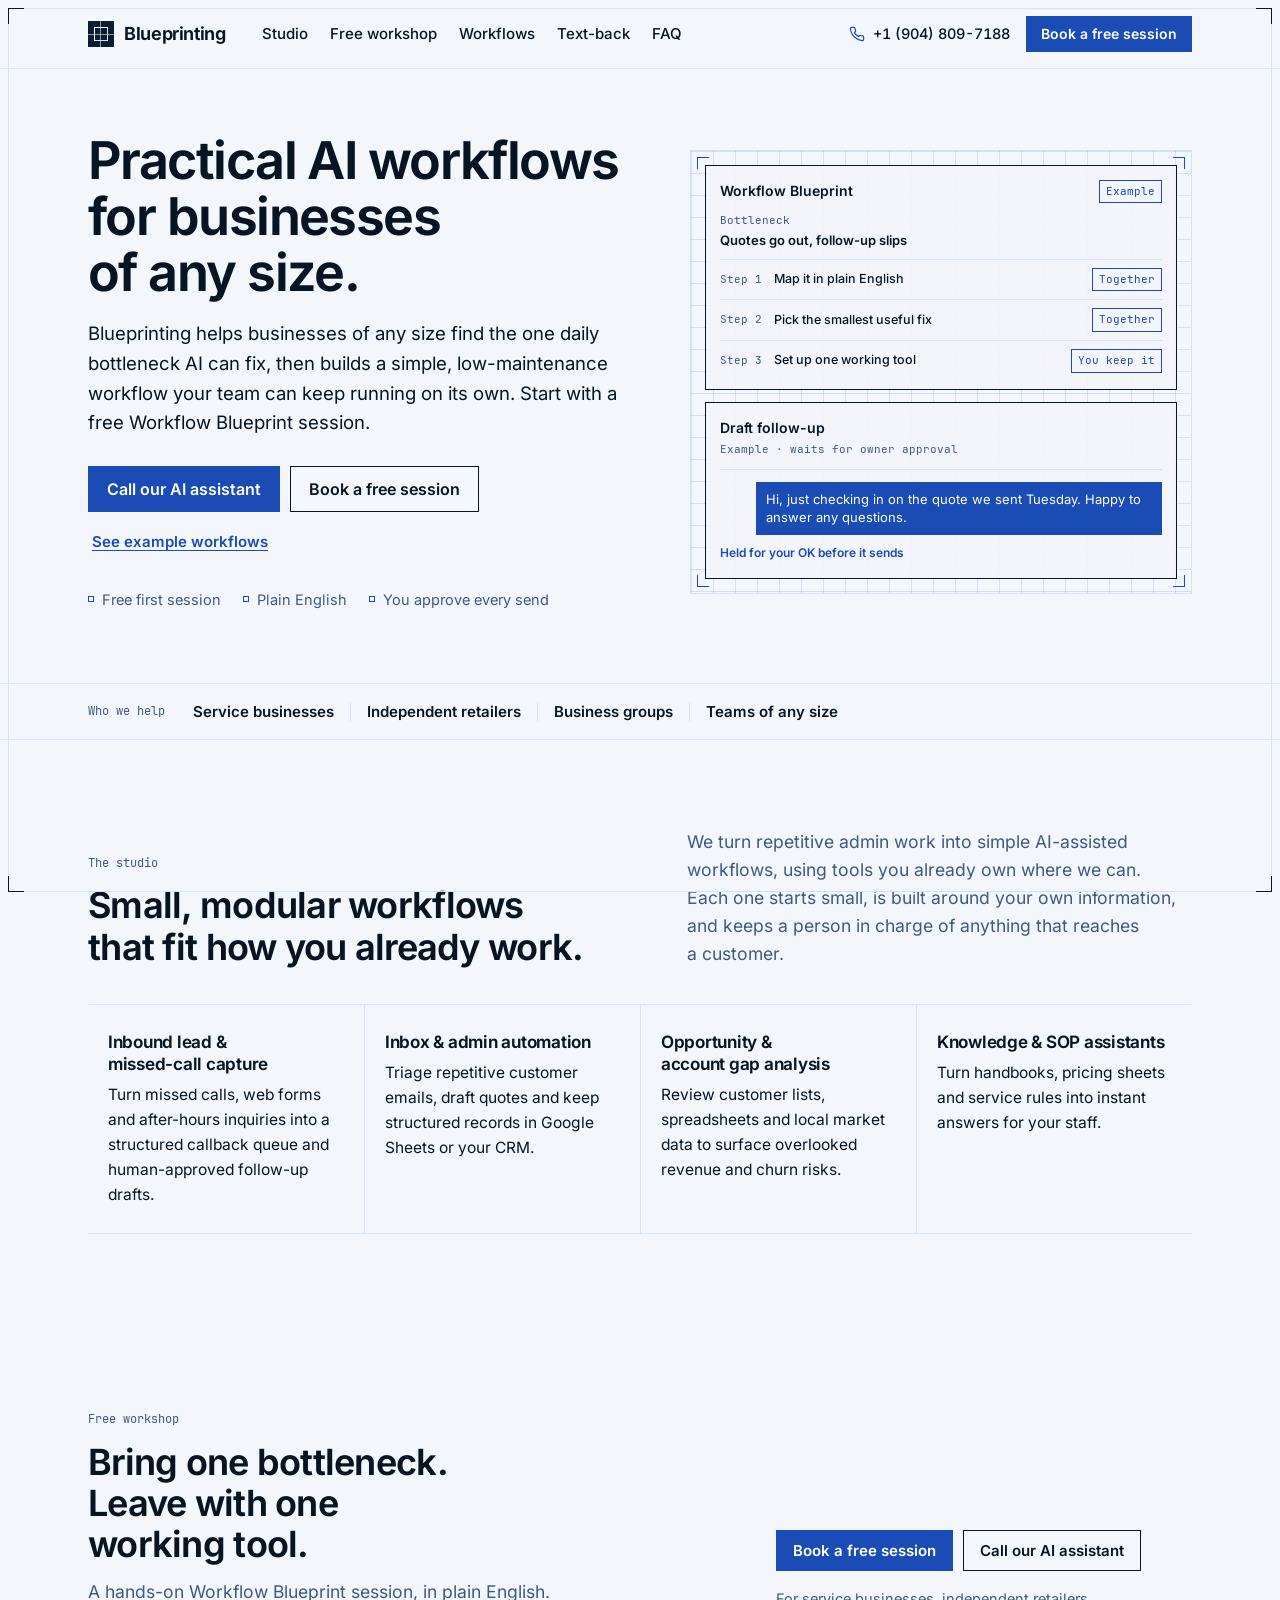
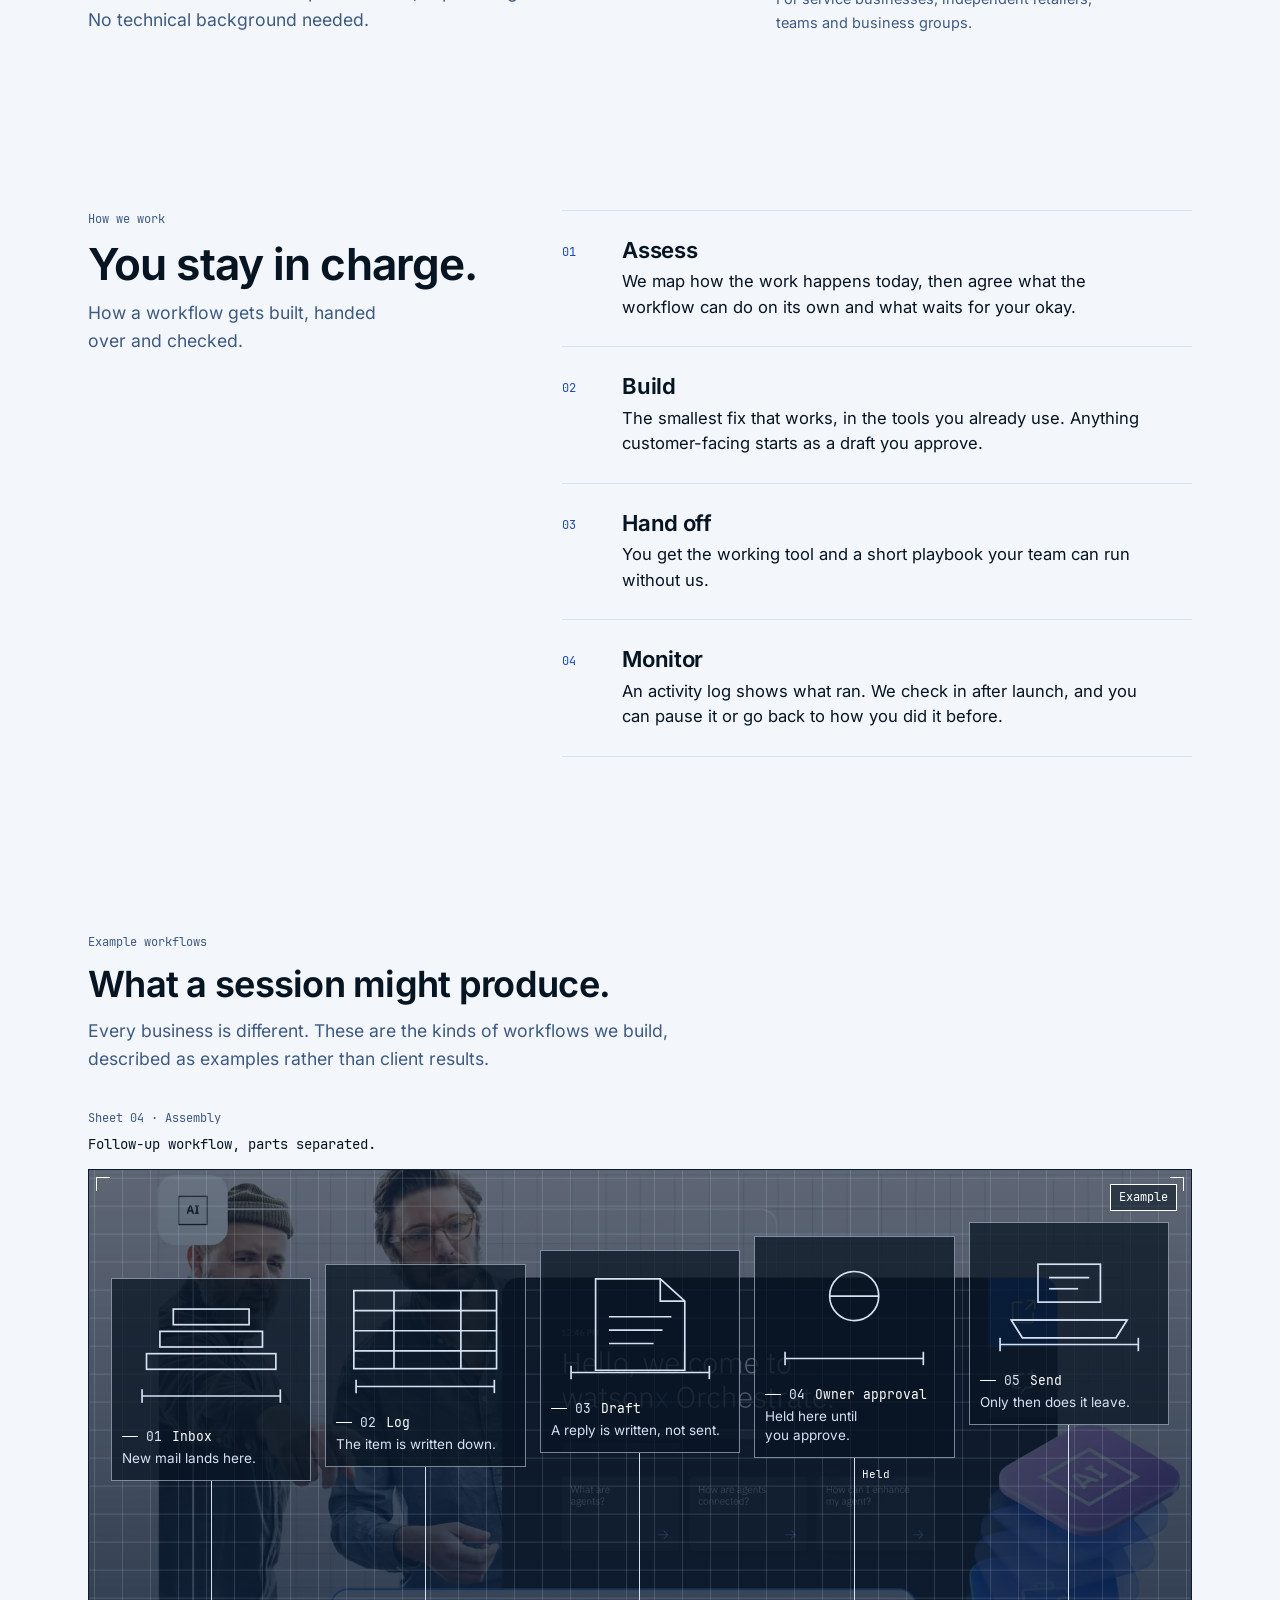
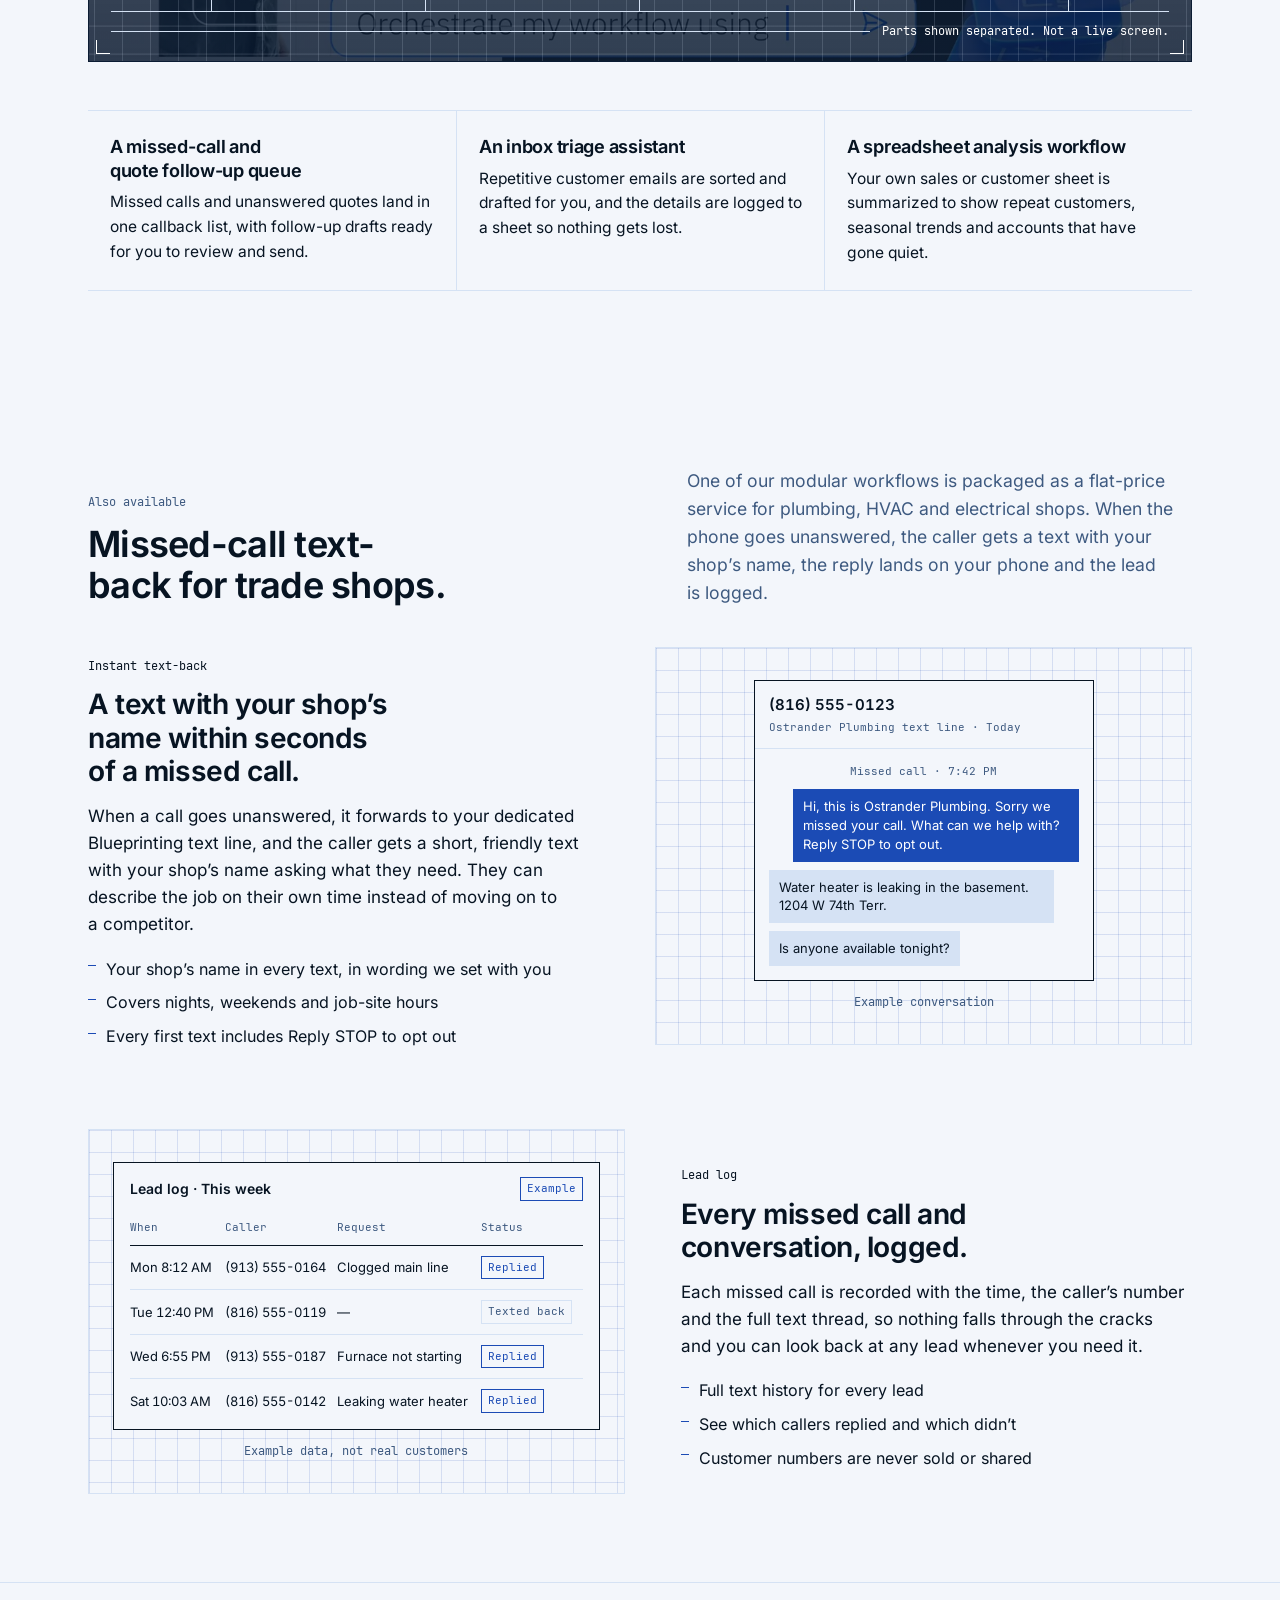
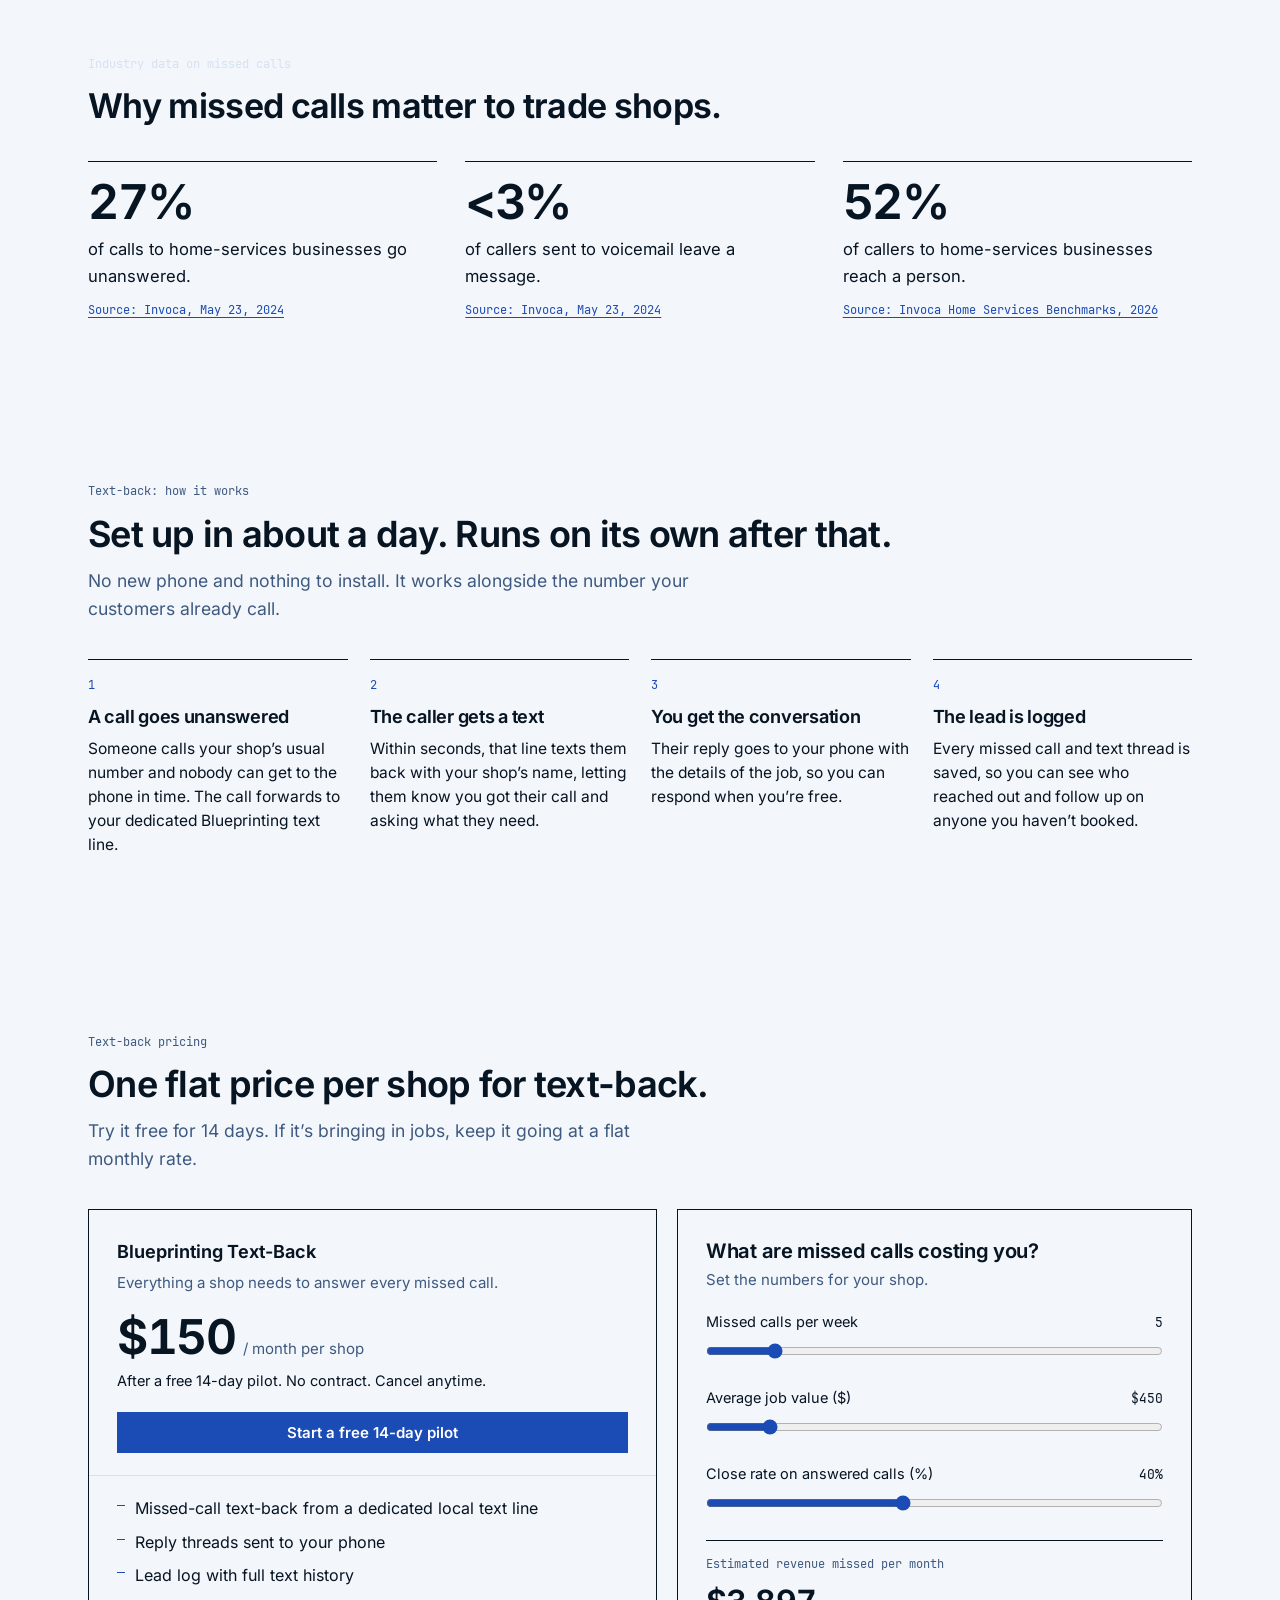
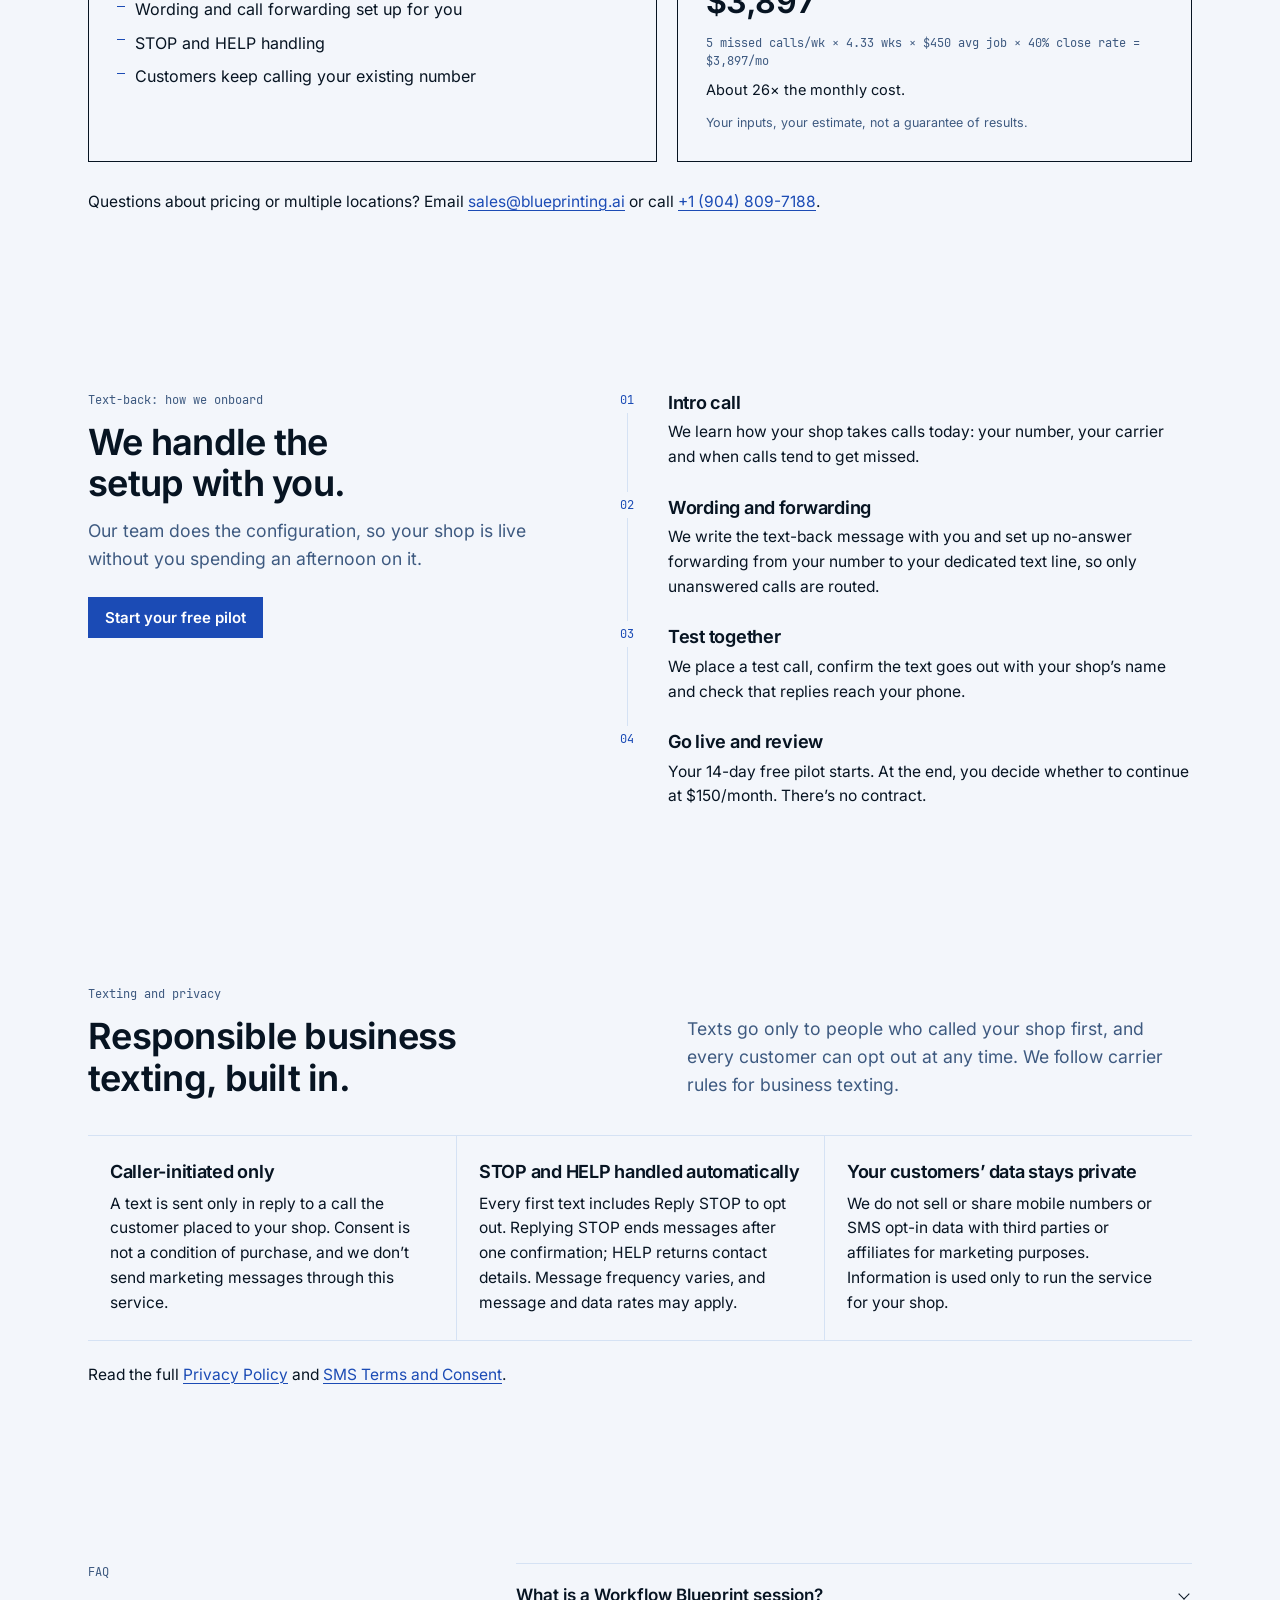
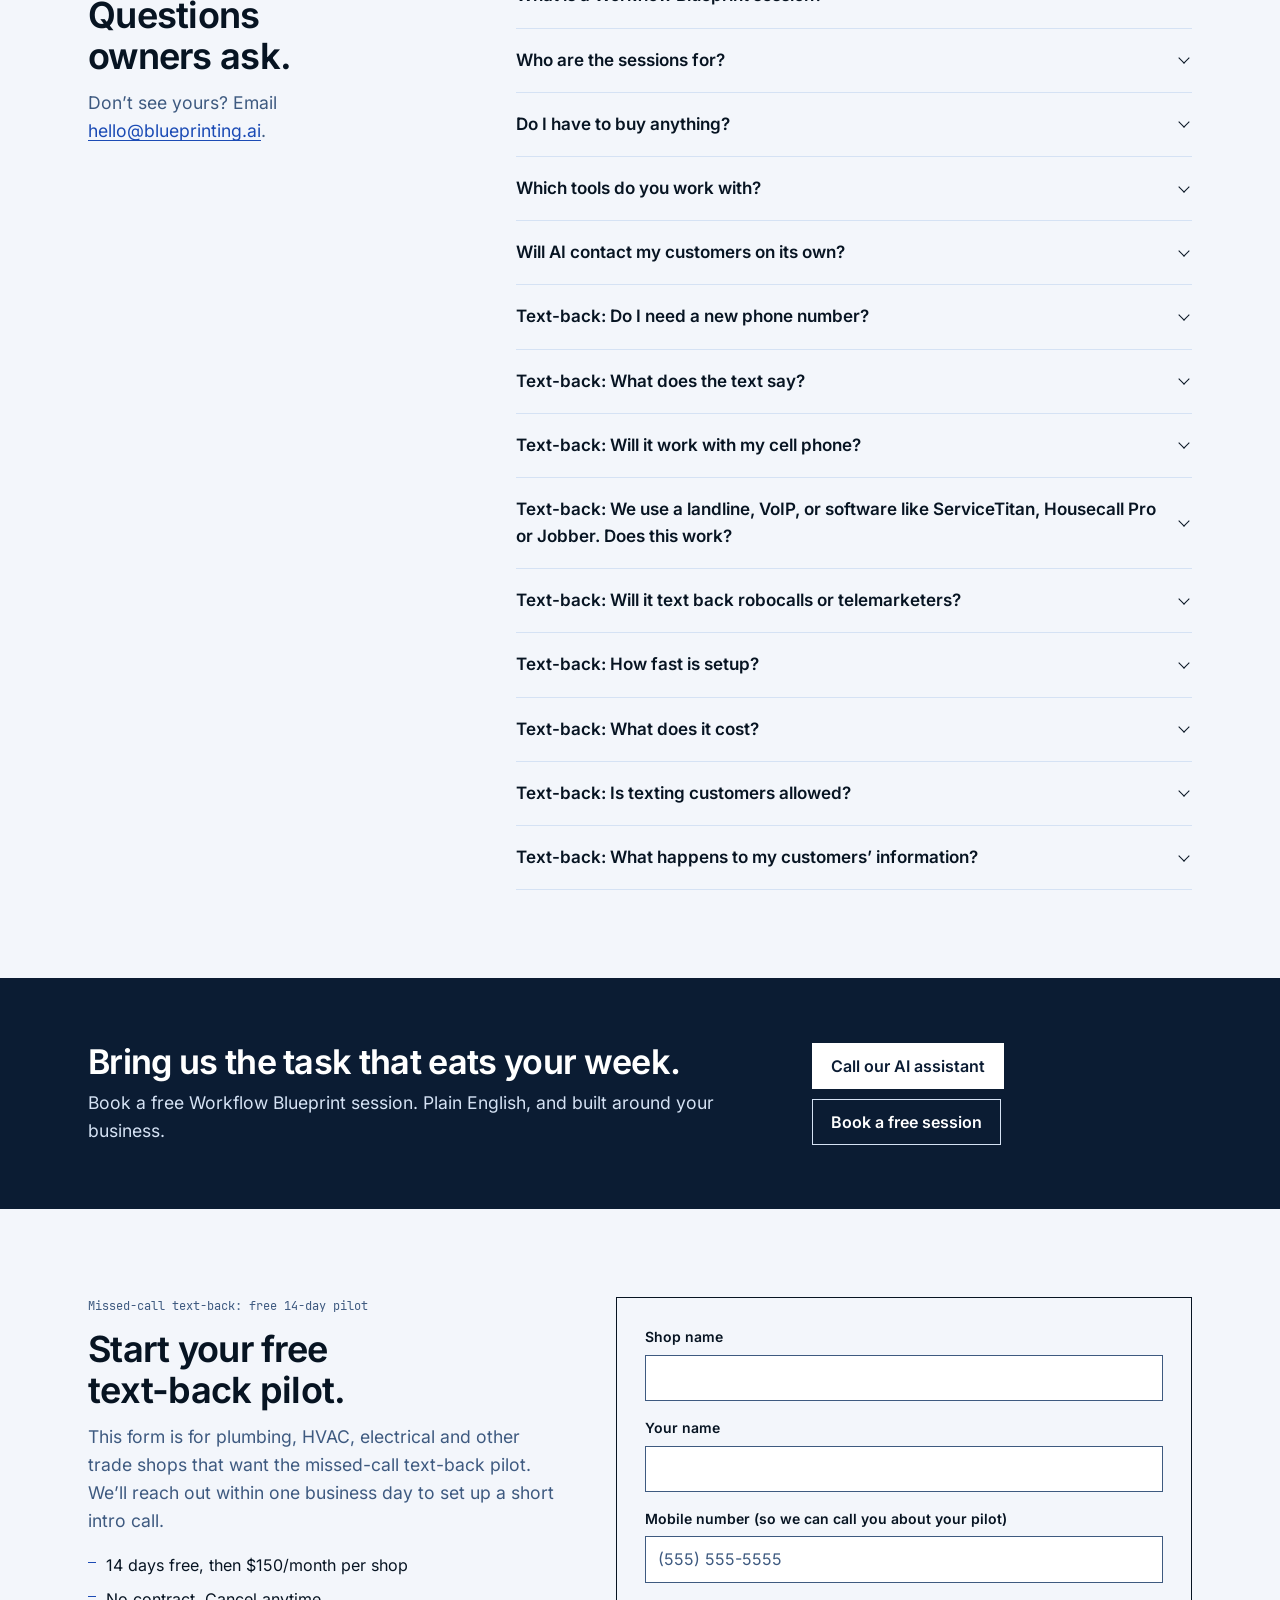
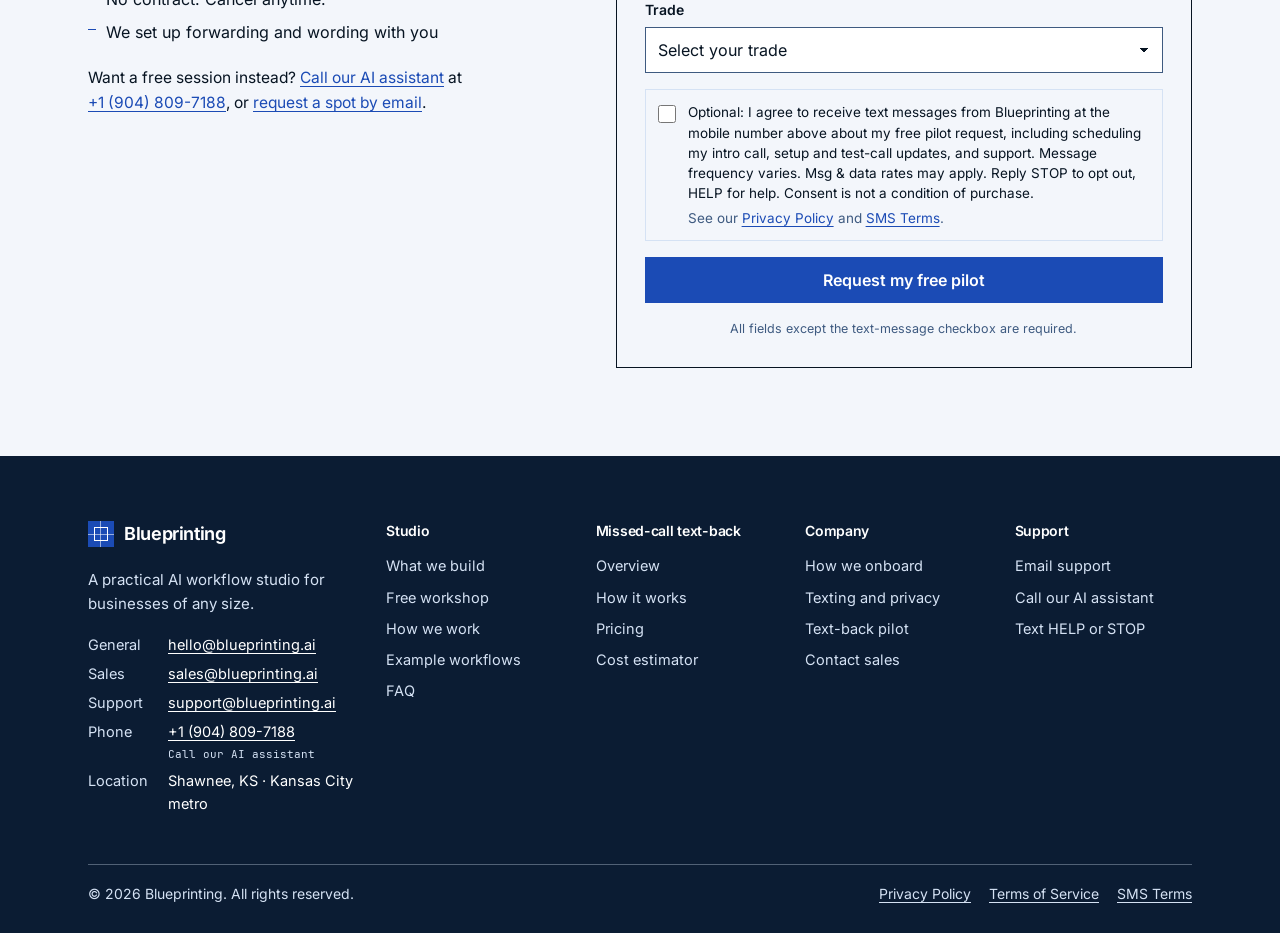
==== commit c2695bb1: "Apply a navy blueprint sheet across the site. One token set, square plates, and a code-drawn explode" ====
--- a/index.html
+++ b/index.html
@@ -7,7 +7,7 @@
 <title>Blueprinting | Practical AI workflows for businesses of any size</title>
 <meta name="description" content="Blueprinting is a practical, modular AI workflow studio. Bring your biggest daily bottleneck to a free Workflow Blueprint session and leave with one working, low-maintenance tool. Missed-call text-back for trade shops is also available.">
 <link rel="canonical" href="https://blueprinting.ai/">
-<meta name="theme-color" content="#0B1B33">
+<meta name="theme-color" content="#0B1C33">
 <meta property="og:type" content="website">
 <meta property="og:site_name" content="Blueprinting">
 <meta property="og:url" content="https://blueprinting.ai/">
@@ -234,7 +234,7 @@
       </div>
     </nav>
     <div class="nav-actions">
-      <a class="nav-phone" href="tel:+19048097188" aria-label="Call our AI assistant at (904) 809-7188" x-apple-data-detectors="false"><svg class="icon-phone" width="16" height="16" viewBox="0 0 24 24" fill="none" stroke="currentColor" stroke-width="1.75" stroke-linecap="round" stroke-linejoin="round" aria-hidden="true"><path d="M22 16.92v3a2 2 0 0 1-2.18 2 19.79 19.79 0 0 1-8.63-3.07 19.5 19.5 0 0 1-6-6 19.79 19.79 0 0 1-3.07-8.67A2 2 0 0 1 4.11 2h3a2 2 0 0 1 2 1.72c.13.96.36 1.9.7 2.81a2 2 0 0 1-.45 2.11L8.09 9.91a16 16 0 0 0 6 6l1.27-1.27a2 2 0 0 1 2.11-.45c.91.34 1.85.57 2.81.7A2 2 0 0 1 22 16.92z"/></svg>(904) 809-7188</a>
+      <a class="nav-phone" href="tel:+19048097188" aria-label="Call our AI assistant at +1 (904) 809-7188" x-apple-data-detectors="false"><svg class="icon-phone" width="16" height="16" viewBox="0 0 24 24" fill="none" stroke="currentColor" stroke-width="1.75" stroke-linecap="round" stroke-linejoin="round" aria-hidden="true"><path d="M22 16.92v3a2 2 0 0 1-2.18 2 19.79 19.79 0 0 1-8.63-3.07 19.5 19.5 0 0 1-6-6 19.79 19.79 0 0 1-3.07-8.67A2 2 0 0 1 4.11 2h3a2 2 0 0 1 2 1.72c.13.96.36 1.9.7 2.81a2 2 0 0 1-.45 2.11L8.09 9.91a16 16 0 0 0 6 6l1.27-1.27a2 2 0 0 1 2.11-.45c.91.34 1.85.57 2.81.7A2 2 0 0 1 22 16.92z"/></svg>+1 (904) 809-7188</a>
       <a class="btn btn-primary btn-sm" href="mailto:hello@blueprinting.ai?subject=Free%20Workflow%20Blueprint%20session">Book a free session</a>
     </div>
     <button class="burger" id="burger" type="button" aria-label="Open menu" aria-expanded="false" aria-controls="menu"><span></span><span></span><span></span></button>
@@ -253,7 +253,7 @@
       <div class="hero-ctas">
         <a class="btn btn-primary btn-lg" href="tel:+19048097188">Call our AI assistant</a>
         <a class="btn btn-secondary btn-lg" href="mailto:hello@blueprinting.ai?subject=Free%20Workflow%20Blueprint%20session">Book a free session</a>
-        <a class="hero-link" href="#workflows">See example workflows <span aria-hidden="true">&rarr;</span></a>
+        <a class="hero-link" href="#workflows">See example workflows</a>
       </div>
       <ul class="hero-points">
         <li>Free first session</li>
@@ -263,7 +263,6 @@
     </div>
 
     <div class="hero-visual" aria-label="Example of a Workflow Blueprint session outline and a draft follow-up held for approval">
-      <picture><source type="image/webp" srcset="bp-hero2-640.webp 640w, bp-hero2-960.webp 960w, bp-hero2.webp 1376w" sizes="(max-width: 960px) 100vw, 640px"><img class="hero-photo" src="bp-hero2.jpg" alt="White board-and-batten farmhouse gable with a dark metal roof and a black wall lantern against a clear pale-blue sky" width="1376" height="768" fetchpriority="high" decoding="async"></picture>
       <div class="ui-card ui-log ui-plan" aria-hidden="true">
         <div class="ui-card-head">
           <span class="ui-title">Workflow Blueprint</span>
@@ -315,22 +314,18 @@
     </div>
     <div class="mod-grid">
       <article class="trust-card">
-        <p class="mod-num">01</p>
         <h3>Inbound lead &amp; missed-call capture</h3>
         <p>Turn missed calls, web forms and after-hours inquiries into a structured callback queue and human-approved follow-up drafts.</p>
       </article>
       <article class="trust-card">
-        <p class="mod-num">02</p>
         <h3>Inbox &amp; admin automation</h3>
         <p>Triage repetitive customer emails, draft quotes and keep structured records in Google Sheets or your CRM.</p>
       </article>
       <article class="trust-card">
-        <p class="mod-num">03</p>
         <h3>Opportunity &amp; account gap analysis</h3>
         <p>Review customer lists, spreadsheets and local market data to surface overlooked revenue and churn risks.</p>
       </article>
       <article class="trust-card">
-        <p class="mod-num">04</p>
         <h3>Knowledge &amp; SOP assistants</h3>
         <p>Turn handbooks, pricing sheets and service rules into instant answers for your staff.</p>
       </article>
@@ -388,11 +383,104 @@
 <!-- EXAMPLE WORKFLOWS -->
 <section class="section" id="workflows">
   <div class="container">
-    <div class="section-head center">
+    <div class="section-head">
       <p class="eyebrow">Example workflows</p>
       <h2>What a session might produce.</h2>
       <p class="section-sub">Every business is different. These are the kinds of workflows we build, described as examples rather than client results.</p>
     </div>
+    <figure class="explode" id="assembly">
+      <figcaption class="explode-cap">
+        <p class="explode-kicker">Sheet 04 · Assembly</p>
+        <p class="explode-name">Follow-up workflow, parts separated.</p>
+      </figcaption>
+      <div class="explode-board">
+        <p class="stamp">Example</p>
+        <ol class="explode-row">
+          <li>
+            <div class="part">
+              <svg viewBox="0 0 160 118" fill="none" stroke="currentColor" stroke-width="1.5" aria-hidden="true">
+                <rect x="46" y="18" width="68" height="14"/>
+                <rect x="34" y="38" width="92" height="14"/>
+                <rect x="22" y="58" width="116" height="14"/>
+                <line x1="18" y1="96" x2="142" y2="96"/>
+                <line x1="18" y1="90" x2="18" y2="102"/>
+                <line x1="142" y1="90" x2="142" y2="102"/>
+              </svg>
+              <p class="callout"><span class="leader" aria-hidden="true"></span><span class="station">01</span> Inbox</p>
+              <p class="part-note">New mail lands here.</p>
+            </div>
+            <span class="ext" aria-hidden="true"></span>
+          </li>
+          <li>
+            <div class="part">
+              <svg viewBox="0 0 160 118" fill="none" stroke="currentColor" stroke-width="1.5" aria-hidden="true">
+                <rect x="16" y="14" width="128" height="70"/>
+                <line x1="16" y1="32" x2="144" y2="32"/>
+                <line x1="16" y1="50" x2="144" y2="50"/>
+                <line x1="16" y1="68" x2="144" y2="68"/>
+                <line x1="52" y1="14" x2="52" y2="84"/>
+                <line x1="112" y1="14" x2="112" y2="84"/>
+                <line x1="18" y1="100" x2="142" y2="100"/>
+                <line x1="18" y1="94" x2="18" y2="106"/>
+                <line x1="142" y1="94" x2="142" y2="106"/>
+              </svg>
+              <p class="callout"><span class="leader" aria-hidden="true"></span><span class="station">02</span> Log</p>
+              <p class="part-note">The item is written down.</p>
+            </div>
+            <span class="ext" aria-hidden="true"></span>
+          </li>
+          <li>
+            <div class="part">
+              <svg viewBox="0 0 160 118" fill="none" stroke="currentColor" stroke-width="1.5" aria-hidden="true">
+                <path d="M40 16h58l22 20v62H40V16z"/>
+                <path d="M98 16v20h22"/>
+                <line x1="52" y1="50" x2="108" y2="50"/>
+                <line x1="52" y1="62" x2="100" y2="62"/>
+                <line x1="52" y1="74" x2="92" y2="74"/>
+                <line x1="18" y1="100" x2="142" y2="100"/>
+                <line x1="18" y1="94" x2="18" y2="106"/>
+                <line x1="142" y1="94" x2="142" y2="106"/>
+              </svg>
+              <p class="callout"><span class="leader" aria-hidden="true"></span><span class="station">03</span> Draft</p>
+              <p class="part-note">A reply is written, not sent.</p>
+            </div>
+            <span class="ext" aria-hidden="true"></span>
+          </li>
+          <li>
+            <div class="part">
+              <svg viewBox="0 0 160 118" fill="none" stroke="currentColor" stroke-width="1.5" aria-hidden="true">
+                <circle cx="80" cy="44" r="22"/>
+                <path d="M58 44h44"/>
+                <line x1="18" y1="100" x2="142" y2="100"/>
+                <line x1="18" y1="94" x2="18" y2="106"/>
+                <line x1="142" y1="94" x2="142" y2="106"/>
+              </svg>
+              <p class="callout"><span class="leader" aria-hidden="true"></span><span class="station">04</span> Owner approval</p>
+              <p class="part-note">Held here until you approve.</p>
+            </div>
+            <span class="ext" aria-hidden="true"><span class="ext-tag">Held</span></span>
+          </li>
+          <li>
+            <div class="part">
+              <svg viewBox="0 0 160 118" fill="none" stroke="currentColor" stroke-width="1.5" aria-hidden="true">
+                <path d="M28 78h104l-10 16H38L28 78z"/>
+                <path d="M28 78h104"/>
+                <rect x="52" y="28" width="56" height="34"/>
+                <line x1="62" y1="40" x2="98" y2="40"/>
+                <line x1="62" y1="50" x2="88" y2="50"/>
+                <line x1="18" y1="100" x2="142" y2="100"/>
+                <line x1="18" y1="94" x2="18" y2="106"/>
+                <line x1="142" y1="94" x2="142" y2="106"/>
+              </svg>
+              <p class="callout"><span class="leader" aria-hidden="true"></span><span class="station">05</span> Send</p>
+              <p class="part-note">Only then does it leave.</p>
+            </div>
+            <span class="ext" aria-hidden="true"></span>
+          </li>
+        </ol>
+        <p class="dim-caption"><span class="dim-line" aria-hidden="true"></span>Parts shown separated. Not a live screen.</p>
+      </div>
+    </figure>
     <div class="trust-grid">
       <article class="trust-card">
         <h3>A missed-call and quote follow-up queue</h3>
@@ -504,7 +592,7 @@
 <!-- HOW IT WORKS -->
 <section class="section section-alt" id="how">
   <div class="container">
-    <div class="section-head center">
+    <div class="section-head">
       <p class="eyebrow">Text-back: how it works</p>
       <h2>Set up in about a day. Runs on its own after that.</h2>
       <p class="section-sub">No new phone and nothing to install. It works alongside the number your customers already call.</p>
@@ -537,7 +625,7 @@
 <!-- PRICING -->
 <section class="section" id="pricing">
   <div class="container">
-    <div class="section-head center">
+    <div class="section-head">
       <p class="eyebrow">Text-back pricing</p>
       <h2>One flat price per shop for text-back.</h2>
       <p class="section-sub">Try it free for 14 days. If it&rsquo;s bringing in jobs, keep it going at a flat monthly rate.</p>
@@ -585,7 +673,7 @@
         <p class="roi-fine">Your inputs, your estimate, not a guarantee of results.</p>
       </div>
     </div>
-    <p class="pricing-contact">Questions about pricing or multiple locations? Email <a href="mailto:sales@blueprinting.ai">sales@blueprinting.ai</a> or call <a href="tel:+19048097188">(904) 809-7188</a>.</p>
+    <p class="pricing-contact">Questions about pricing or multiple locations? Email <a href="mailto:sales@blueprinting.ai">sales@blueprinting.ai</a> or call <a href="tel:+19048097188">+1 (904) 809-7188</a>.</p>
   </div>
 </section>
 
@@ -743,7 +831,7 @@
         <li>No contract. Cancel anytime.</li>
         <li>We set up forwarding and wording with you</li>
       </ul>
-      <p class="pilot-alt">Want a free session instead? <a href="tel:+19048097188">Call our AI assistant</a> at <a href="tel:+19048097188">(904) 809-7188</a>, or <a href="mailto:hello@blueprinting.ai?subject=Free%20Workflow%20Blueprint%20session">request a spot by email</a>.</p>
+      <p class="pilot-alt">Want a free session instead? <a href="tel:+19048097188">Call our AI assistant</a> at <a href="tel:+19048097188">+1 (904) 809-7188</a>, or <a href="mailto:hello@blueprinting.ai?subject=Free%20Workflow%20Blueprint%20session">request a spot by email</a>.</p>
     </div>
     <div class="pilot-card">
       <form id="pilotForm" class="pilot-form" action="https://formsubmit.co/ajax/hello@blueprinting.ai" method="post" novalidate>
@@ -787,7 +875,7 @@
       </div>
       <div class="form-state form-error" id="pilotError" hidden tabindex="-1" role="alert">
         <h3>Something went wrong sending your request.</h3>
-        <p>Email <a href="mailto:hello@blueprinting.ai">hello@blueprinting.ai</a> or call <a href="tel:+19048097188">(904) 809-7188</a>.</p>
+        <p>Email <a href="mailto:hello@blueprinting.ai">hello@blueprinting.ai</a> or call <a href="tel:+19048097188">+1 (904) 809-7188</a>.</p>
       </div>
     </div>
   </div>
@@ -807,7 +895,7 @@
           <div><dt>General</dt><dd><a href="mailto:hello@blueprinting.ai">hello@blueprinting.ai</a></dd></div>
           <div><dt>Sales</dt><dd><a href="mailto:sales@blueprinting.ai">sales@blueprinting.ai</a></dd></div>
           <div><dt>Support</dt><dd><a href="mailto:support@blueprinting.ai">support@blueprinting.ai</a></dd></div>
-          <div><dt>Phone</dt><dd><a href="tel:+19048097188">(904) 809-7188</a><span class="foot-line-note">Call our AI assistant</span></dd></div>
+          <div><dt>Phone</dt><dd><a href="tel:+19048097188">+1 (904) 809-7188</a><span class="foot-line-note">Call our AI assistant</span></dd></div>
           <div><dt>Location</dt><dd>Shawnee, KS &middot; Kansas City metro</dd></div>
         </dl>
       </div>
@@ -848,7 +936,7 @@
 </footer>
 
 <div class="mbar">
-  <a class="btn btn-primary" href="tel:+19048097188" aria-label="Call our AI assistant at (904) 809-7188" x-apple-data-detectors="false">Call</a>
+  <a class="btn btn-primary" href="tel:+19048097188" aria-label="Call our AI assistant at +1 (904) 809-7188" x-apple-data-detectors="false">Call</a>
   <a class="btn btn-secondary" href="mailto:hello@blueprinting.ai?subject=Free%20Workflow%20Blueprint%20session" aria-label="Email to book a free session">Email</a>
 </div>
 
--- a/styles.css
+++ b/styles.css
@@ -1,481 +1,549 @@
-/* Blueprinting — marketing site styles */
+/* Blueprinting sheet
+   Tokens (navy and blue only):
+   Ink    #071422  text, strong rules
+   Navy   #0B1C33  dark plates, footer, theme-color
+   Blue   #1B4BB5  actions, links, leaders
+   Steel  #3E5A80  secondary text
+   Wash   #D5E2F4  grid, hairlines, type on navy
+   Paper  #F3F6FB  ground
+   Type: Inter for reading. JetBrains Mono for sheet marks,
+   stations, and dimension notes.
+   One bold plate: the exploded assembly. Everything else is quiet.
+   No all-caps eyebrows, no button arrows, no fade-up.
+   Hue stays inside the six tokens above. */
 @font-face{font-family:Inter;font-style:normal;font-weight:400 700;font-display:swap;src:url(fonts/inter-latin.woff2) format("woff2");unicode-range:U+0000-00FF,U+0131,U+0152-0153,U+02BB-02BC,U+02C6,U+02DA,U+02DC,U+0304,U+0308,U+0329,U+2000-206F,U+20AC,U+2122,U+2191,U+2193,U+2212,U+2215,U+FEFF,U+FFFD}
+@font-face{font-family:"JetBrains Mono";font-style:normal;font-weight:400;font-display:swap;src:url(fonts/jetbrains-mono-latin.woff2) format("woff2");unicode-range:U+0000-00FF,U+2013-2014,U+2018-2019,U+201C-201D,U+2022,U+2026,U+00D7,U+2212}
 :root{
-  --ink:#0E1B2E;
-  --navy:#0B1B33;
-  --text:#3D4B5E;
-  --muted:#667085;
-  --line:#E4E8EE;
-  --line-2:#D5DCE5;
-  --bg:#FFFFFF;
-  --bg-alt:#F5F7FA;
-  --accent:#1F5BD8;
-  --accent-dark:#1849B0;
-  --accent-soft:#EBF1FD;
-  --radius:8px;
-  --shadow-sm:0 1px 2px rgba(16,24,40,.06);
-  --shadow-md:0 4px 12px rgba(16,24,40,.08), 0 1px 3px rgba(16,24,40,.06);
-  --shadow-lg:0 18px 40px rgba(16,24,40,.14), 0 4px 10px rgba(16,24,40,.06);
+  --ink:#071422;
+  --navy:#0B1C33;
+  --blue:#1B4BB5;
+  --blue-press:#12367F;
+  --steel:#3E5A80;
+  --wash:#D5E2F4;
+  --paper:#F3F6FB;
+  --plate:#F3F6FB;
+  --line:var(--wash);
+  --mono:"JetBrains Mono",ui-monospace,"SFMono-Regular",Menlo,Consolas,monospace;
   --nav-h:68px;
+  --grid:
+    linear-gradient(to right, rgba(27,75,181,.14) 1px, transparent 1px),
+    linear-gradient(to bottom, rgba(27,75,181,.14) 1px, transparent 1px);
 }
 *,*::before,*::after{box-sizing:border-box}
 html{-webkit-text-size-adjust:100%}
 @media (prefers-reduced-motion:no-preference){html{scroll-behavior:smooth}}
-[id]{scroll-margin-top:5rem}
+[id]{scroll-margin-top:5.25rem}
 picture{display:contents}
 [hidden]{display:none!important}
-body{margin:0;font-family:Inter,system-ui,-apple-system,"Segoe UI",Roboto,Arial,sans-serif;font-size:17px;line-height:1.6;color:var(--text);background:var(--bg);-webkit-font-smoothing:antialiased;text-rendering:optimizeLegibility}
+body{
+  margin:0;
+  font-family:Inter,system-ui,-apple-system,"Segoe UI",Roboto,Arial,sans-serif;
+  font-size:17px;
+  line-height:1.6;
+  color:var(--ink);
+  background:var(--paper);
+  -webkit-font-smoothing:antialiased;
+  text-rendering:optimizeLegibility;
+}
+body::before,body::after{
+  content:"";
+  position:fixed;
+  pointer-events:none;
+  z-index:160;
+  inset:max(8px, env(safe-area-inset-top)) max(8px, env(safe-area-inset-right)) max(8px, env(safe-area-inset-bottom)) max(8px, env(safe-area-inset-left));
+}
+body::before{border:1px solid var(--wash)}
+body::after{
+  background:
+    linear-gradient(var(--ink),var(--ink)) 0 0 / 16px 1px no-repeat,
+    linear-gradient(var(--ink),var(--ink)) 0 0 / 1px 16px no-repeat,
+    linear-gradient(var(--ink),var(--ink)) 100% 0 / 16px 1px no-repeat,
+    linear-gradient(var(--ink),var(--ink)) 100% 0 / 1px 16px no-repeat,
+    linear-gradient(var(--ink),var(--ink)) 0 100% / 16px 1px no-repeat,
+    linear-gradient(var(--ink),var(--ink)) 0 100% / 1px 16px no-repeat,
+    linear-gradient(var(--ink),var(--ink)) 100% 100% / 16px 1px no-repeat,
+    linear-gradient(var(--ink),var(--ink)) 100% 100% / 1px 16px no-repeat;
+}
 img{max-width:100%;height:auto;display:block}
-a{color:var(--accent);text-decoration:none}
+a{color:var(--blue);text-decoration-thickness:1px;text-underline-offset:3px}
 a:hover{text-decoration:underline}
-h1,h2,h3,h4{color:var(--ink);margin:0;font-weight:700;letter-spacing:-.02em}
+h1,h2,h3,h4{color:var(--ink);margin:0;font-weight:640;letter-spacing:-.02em;text-wrap:balance}
 p{margin:0}
 ul,ol{margin:0;padding:0;list-style:none}
-.container{width:100%;max-width:1200px;margin:0 auto;padding:0 24px}
-.skip{position:absolute;left:-9999px;top:8px;background:#fff;padding:8px 12px;z-index:200;border-radius:6px}
-.skip:focus{left:8px}
-:focus-visible{outline:2px solid var(--accent);outline-offset:2px}
-
-/* Buttons */
-.btn{display:inline-flex;align-items:center;justify-content:center;gap:8px;font:600 15px/1 Inter,system-ui,sans-serif;padding:12px 18px;border-radius:var(--radius);border:1px solid transparent;cursor:pointer;transition:background-color .15s,border-color .15s,color .15s;white-space:nowrap;text-decoration:none}
+::selection{background:var(--wash);color:var(--ink)}
+.container{width:100%;max-width:1160px;margin:0 auto;padding:0 28px}
+.skip{position:absolute;left:-9999px;top:12px;background:var(--paper);color:var(--ink);padding:8px 12px;z-index:400;border:1px solid var(--ink)}
+.skip:focus{left:12px}
+:focus-visible{outline:2px solid var(--blue);outline-offset:3px}
+.footer :focus-visible,.cta-band :focus-visible,.explode-board :focus-visible,.stats :focus-visible{outline-color:var(--wash)}
+
+.btn{
+  display:inline-flex;align-items:center;justify-content:center;gap:8px;
+  font:600 15px/1 Inter,system-ui,sans-serif;
+  padding:12px 16px;border-radius:0;border:1px solid transparent;cursor:pointer;
+  text-decoration:none;white-space:nowrap;
+}
 .btn:hover{text-decoration:none}
 .btn-sm{padding:10px 14px;font-size:14px}
-.btn-lg{padding:15px 22px;font-size:16px}
+.btn-lg{padding:14px 18px;font-size:16px}
 .btn-block{width:100%}
-.btn-primary{background:var(--accent);color:#fff}
-.btn-primary:hover{background:var(--accent-dark)}
-.btn-secondary{background:#fff;color:var(--ink);border-color:var(--line-2)}
-.btn-secondary:hover{border-color:#B7C1CE;background:#FAFBFC}
-.btn-white{background:#fff;color:var(--navy)}
-.btn-white:hover{background:#EEF2F7}
-.btn-outline-light{background:transparent;color:#fff;border-color:rgba(255,255,255,.4)}
-.btn-outline-light:hover{border-color:#fff}
-
-/* Logo */
+.btn-primary{background:var(--blue);color:#fff;border-color:var(--blue)}
+.btn-primary:hover{background:var(--blue-press);border-color:var(--blue-press)}
+.btn-secondary{background:transparent;color:var(--ink);border-color:var(--ink)}
+.btn-secondary:hover{background:var(--wash)}
+.btn-white{background:#fff;color:var(--navy);border-color:#fff}
+.btn-white:hover{background:var(--wash);border-color:var(--wash)}
+.btn-outline-light{background:transparent;color:#fff;border-color:var(--wash)}
+.btn-outline-light:hover{background:rgba(213,226,244,.12)}
+
 .logo{display:inline-flex;align-items:center;gap:10px;color:var(--ink);text-decoration:none}
 .logo:hover{text-decoration:none}
-.logo-mark{width:28px;height:28px;border-radius:6px;background:var(--navy);position:relative;flex:none;overflow:hidden}
-.logo-mark::before{content:"";position:absolute;inset:0;background:
-  linear-gradient(90deg,transparent 0 13px,rgba(255,255,255,.22) 13px 14px,transparent 14px),
-  linear-gradient(0deg,transparent 0 13px,rgba(255,255,255,.22) 13px 14px,transparent 14px)}
-.logo-mark span{position:absolute;left:7px;top:7px;width:14px;height:14px;border:2px solid #fff;border-radius:2px;border-right-color:var(--accent);border-bottom-color:var(--accent)}
-.logo-word{font-weight:700;font-size:19px;letter-spacing:-.02em}
+.logo-mark{width:26px;height:26px;background:var(--navy);position:relative;flex:none}
+.logo-mark::before{
+  content:"";position:absolute;inset:0;
+  background:
+    linear-gradient(90deg, transparent 12px, rgba(255,255,255,.55) 12px 13px, transparent 13px),
+    linear-gradient(0deg, transparent 12px, rgba(255,255,255,.55) 12px 13px, transparent 13px);
+}
+.logo-mark span{position:absolute;left:6px;top:6px;width:14px;height:14px;border:1.5px solid #fff;border-right-color:var(--wash);border-bottom-color:var(--wash)}
+.logo-word{font-weight:650;font-size:18px;letter-spacing:-.02em}
 .logo-light{color:#fff}
-.logo-light .logo-mark{background:var(--accent)}
-.logo-light .logo-mark span{border-right-color:#fff;border-bottom-color:#fff}
-
-/* Nav */
-.nav{position:sticky;top:0;z-index:100;background:#fff;border-bottom:1px solid var(--line)}
-.nav-in{height:var(--nav-h);display:flex;align-items:center;gap:32px}
-.nav-links{display:flex;align-items:center;gap:28px;margin-left:16px}
-.nav-links>a{color:var(--ink);font-size:15px;font-weight:500}
-.nav-links>a:hover{color:var(--accent);text-decoration:none}
+.logo-light .logo-mark{background:var(--blue)}
+.logo-light .logo-mark span{border-color:#fff}
+
+.nav{position:sticky;top:0;z-index:100;background:rgba(243,246,251,.94);border-bottom:1px solid var(--wash);backdrop-filter:saturate(1.2) blur(8px)}
+.nav-in{height:var(--nav-h);display:flex;align-items:center;gap:28px}
+.nav-links{display:flex;align-items:center;gap:22px;margin-left:8px}
+.nav-links>a{color:var(--ink);font-size:15px;font-weight:500;text-decoration:none}
+.nav-links>a:hover{color:var(--blue);text-decoration:none}
 .nav-mobile-cta{display:none}
-.nav-actions{margin-left:auto;display:flex;align-items:center;gap:20px}
-.nav-phone{display:inline-flex;align-items:center;gap:8px;color:var(--ink);font-size:15px;font-weight:500}
-.icon-phone{flex:0 0 auto;color:var(--accent)}
-.burger{display:none;margin-left:auto;width:42px;height:42px;border:1px solid var(--line-2);border-radius:var(--radius);background:#fff;padding:0;cursor:pointer;flex-direction:column;align-items:center;justify-content:center;gap:4px}
-.burger span{display:block;width:18px;height:2px;background:var(--ink);border-radius:1px}
-
-/* Type helpers */
-.eyebrow{font-size:13px;font-weight:600;letter-spacing:.08em;text-transform:uppercase;color:var(--accent);margin-bottom:14px}
-.eyebrow-light{color:#8FB0F5}
-h1{font-size:56px;line-height:1.07;letter-spacing:-.03em}
-h2{font-size:40px;line-height:1.15}
-h3{font-size:20px;line-height:1.3;letter-spacing:-.01em}
-.lead{font-size:19px;line-height:1.6;color:var(--text);margin-top:20px;max-width:560px}
-.section-sub{font-size:18px;color:var(--text);margin-top:14px;max-width:620px}
-
-/* Hero */
-.hero{padding:72px 0 80px;background:linear-gradient(180deg,#F7F9FC 0%,#fff 100%)}
-.hero-grid{display:grid;grid-template-columns:minmax(0,.95fr) minmax(0,1.15fr);gap:48px;align-items:center}
-.hero-copy{animation:fade .5s ease-out both}
-.hero-ctas{display:flex;flex-wrap:wrap;gap:12px;margin-top:32px}
-.hero-ctas{align-items:center}
-.hero-link{font-size:15.5px;font-weight:600;color:var(--accent);padding:0 8px}
-.hero-link:hover{color:var(--accent-dark);text-decoration:underline;text-underline-offset:3px}
-.hero-points{display:flex;flex-wrap:wrap;gap:8px 24px;margin-top:28px;font-size:15px;color:var(--muted)}
-.hero-points li{position:relative;padding-left:16px}
-.hero-points li::before{content:"";position:absolute;left:0;top:50%;width:7px;height:7px;margin-top:-3.5px;background:var(--accent);border-radius:1px}
-.hero-visual{position:relative;height:540px;border-radius:12px;overflow:hidden;background:#cfe0ee;box-shadow:var(--shadow-sm);animation:fade .6s .1s ease-out both}
-.hero-photo{position:absolute;inset:0;width:100%;height:100%;object-fit:cover;object-position:62% 30%}
-@keyframes fade{from{opacity:0;transform:translateY(6px)}to{opacity:1;transform:none}}
-
-/* UI mock cards */
-.ui-card{position:absolute;background:rgba(255,255,255,.97);border:1px solid rgba(15,30,50,.08);border-radius:10px;box-shadow:var(--shadow-lg);font-size:13px;color:var(--ink)}
-.ui-card-head{display:flex;align-items:center;justify-content:space-between;gap:12px;margin-bottom:12px}
+.nav-actions{margin-left:auto;display:flex;align-items:center;gap:16px}
+.nav-phone{display:inline-flex;align-items:center;gap:8px;color:var(--ink);font-size:14.5px;font-weight:500;text-decoration:none;font-variant-numeric:tabular-nums}
+.nav-phone:hover{color:var(--blue)}
+.icon-phone{flex:0 0 auto;color:var(--blue)}
+.burger{display:none;margin-left:auto;width:42px;height:42px;border:1px solid var(--ink);border-radius:0;background:var(--paper);padding:0;cursor:pointer;flex-direction:column;align-items:center;justify-content:center;gap:4px}
+.burger span{display:block;width:18px;height:1.5px;background:var(--ink)}
+
+.eyebrow,.feature-kicker,.explode-kicker,.legal-side-h{
+  font-family:var(--mono);font-size:12px;font-weight:400;letter-spacing:0;text-transform:none;
+  color:var(--steel);margin:0 0 12px;
+}
+.eyebrow-light{color:var(--wash)}
+h1{font-size:52px;line-height:1.08;letter-spacing:-.03em}
+h2{font-size:36px;line-height:1.15}
+h3{font-size:20px;line-height:1.3;letter-spacing:-.015em}
+.lead,.section-sub,.part-note,.feature-copy>p,.process-list p{text-wrap:pretty}
+.lead{font-size:18.5px;line-height:1.6;color:var(--ink);margin-top:18px;max-width:38rem}
+.section-sub{font-size:17.5px;color:var(--steel);margin-top:12px;max-width:40rem}
+
+.hero{padding:64px 0 72px}
+.hero-grid{display:grid;grid-template-columns:minmax(0,1.05fr) minmax(0,.95fr);gap:48px;align-items:center}
+.hero-ctas{display:flex;flex-wrap:wrap;gap:10px;margin-top:28px;align-items:center}
+.hero-link{font-size:15px;font-weight:600;color:var(--blue);padding:8px 4px;text-decoration:underline;text-underline-offset:3px}
+.hero-link:hover{color:var(--blue-press)}
+.hero-points{display:flex;flex-wrap:wrap;gap:8px 22px;margin-top:26px;font-size:14.5px;color:var(--steel)}
+.hero-points li{position:relative;padding-left:14px}
+.hero-points li::before{content:"";position:absolute;left:0;top:50%;width:6px;height:6px;margin-top:-3px;border:1px solid var(--blue)}
+.hero-visual{
+  position:relative;
+  display:grid;gap:12px;padding:14px;
+  border:1px solid var(--wash);
+  background-color:var(--paper);
+  background-image:var(--grid);
+  background-size:22px 22px;
+}
+.hero-visual::after{
+  content:"";position:absolute;inset:6px;pointer-events:none;
+  background:
+    linear-gradient(var(--blue),var(--blue)) 0 0 / 12px 1px no-repeat,
+    linear-gradient(var(--blue),var(--blue)) 0 0 / 1px 12px no-repeat,
+    linear-gradient(var(--blue),var(--blue)) 100% 0 / 12px 1px no-repeat,
+    linear-gradient(var(--blue),var(--blue)) 100% 0 / 1px 12px no-repeat,
+    linear-gradient(var(--blue),var(--blue)) 0 100% / 12px 1px no-repeat,
+    linear-gradient(var(--blue),var(--blue)) 0 100% / 1px 12px no-repeat,
+    linear-gradient(var(--blue),var(--blue)) 100% 100% / 12px 1px no-repeat,
+    linear-gradient(var(--blue),var(--blue)) 100% 100% / 1px 12px no-repeat;
+}
+
+.ui-card{position:relative;background:rgba(243,246,251,.92);border:1px solid var(--ink);border-radius:0;font-size:13px;color:var(--ink);padding:14px 14px 8px}
+.ui-card-head{display:flex;align-items:center;justify-content:space-between;gap:12px;margin-bottom:10px}
 .ui-title{font-weight:600;font-size:14px}
-.ui-tag{font-size:11px;font-weight:600;color:var(--muted);background:var(--bg-alt);border:1px solid var(--line);padding:2px 8px;border-radius:4px;letter-spacing:.02em}
-.ui-time{font-size:12px;color:var(--muted)}
-.ui-log{top:24px;right:20px;width:268px;padding:16px}
-.ui-kpis{display:grid;grid-template-columns:repeat(3,1fr);gap:8px;margin-bottom:12px}
-.ui-kpis div{background:var(--bg-alt);border-radius:6px;padding:8px 10px}
-.k-num{display:block;font-size:20px;font-weight:700;line-height:1.2}
-.k-lbl{display:block;font-size:11px;color:var(--muted)}
-.ui-rows li{display:grid;grid-template-columns:58px 1fr auto;align-items:center;gap:8px;padding:8px 0;border-top:1px solid var(--line);font-size:12.5px}
-.r-time{color:var(--muted)}
-.r-who{font-weight:500;font-variant-numeric:tabular-nums;white-space:nowrap}
-.pill{display:inline-block;font-size:11px;font-weight:600;padding:3px 8px;border-radius:4px;white-space:nowrap}
-.pill-muted{background:var(--bg-alt);color:var(--muted);border:1px solid var(--line)}
-.pill-blue{background:var(--accent-soft);color:var(--accent-dark)}
-.ui-sms{left:20px;bottom:24px;width:286px;overflow:hidden}
-.sms-head{padding:12px 16px;border-bottom:1px solid var(--line);background:#FAFBFC}
+.ui-tag{font-family:var(--mono);font-size:11px;font-weight:400;color:var(--blue);border:1px solid var(--blue);padding:2px 6px}
+.ui-rows li{display:grid;grid-template-columns:52px 1fr auto;align-items:center;gap:8px;padding:8px 0;border-top:1px solid var(--wash);font-size:12.5px}
+.r-time{color:var(--steel);font-family:var(--mono);font-size:11px}
+.r-who{font-weight:500}
+.pill{display:inline-block;font-family:var(--mono);font-size:11px;font-weight:400;padding:2px 6px;border:1px solid var(--wash);color:var(--steel);white-space:nowrap}
+.pill-blue{border-color:var(--blue);color:var(--blue)}
+.pill-muted{border-color:var(--wash);color:var(--steel)}
+.ui-plan .ui-rows li{grid-template-columns:46px 1fr auto}
+.ui-plan .r-who{line-height:1.35}
+.plan-goal{font-size:13px;color:var(--ink);font-weight:600;margin:0 0 10px;line-height:1.4}
+.plan-goal span{display:block;font-family:var(--mono);font-size:11px;font-weight:400;color:var(--steel);margin-bottom:2px}
+.sms-head{padding:0 0 10px;border-bottom:1px solid var(--wash)}
 .sms-from{display:block;font-weight:600;font-size:14px}
-.sms-sub{display:block;font-size:11.5px;color:var(--muted)}
-.sms-body{padding:14px 16px 16px;display:flex;flex-direction:column;gap:8px}
-.sms-sys{font-size:11.5px;color:var(--muted);text-align:center}
-.bubble{max-width:86%;padding:9px 12px;border-radius:14px;font-size:13px;line-height:1.45}
-.bubble.out{align-self:flex-end;background:var(--accent);color:#fff;border-bottom-right-radius:4px}
-.bubble.in{align-self:flex-start;background:#EEF1F5;color:var(--ink);border-bottom-left-radius:4px}
-.sms-meta{font-size:11.5px;color:var(--accent-dark);font-weight:600;margin-top:2px}
-
-/* Studio, session and example cards */
-.ui-plan{width:300px}
-.ui-plan .ui-rows li{grid-template-columns:48px 1fr auto}
-.ui-plan .r-who{white-space:normal;line-height:1.35}
-.plan-goal{font-size:12.5px;color:var(--ink);font-weight:600;margin:-2px 0 12px;line-height:1.4}
-.plan-goal span{display:block;font-size:11px;font-weight:600;color:var(--muted);text-transform:uppercase;letter-spacing:.06em;margin-bottom:2px}
-.mod-grid{display:grid;grid-template-columns:repeat(4,1fr);gap:20px}
-.mod-grid .trust-card{padding:26px 22px}
-.mod-num{font-size:13px;font-weight:700;color:var(--accent);letter-spacing:.06em;margin-bottom:14px;font-variant-numeric:tabular-nums}
-.mod-grid .trust-card h3{font-size:18px;line-height:1.3}
-.session-ctas{display:flex;flex-wrap:wrap;gap:12px;margin-top:28px}
-.onboard-copy .session-ctas .btn{margin-top:0}
-.session-note{margin-top:22px;font-size:14.5px;color:var(--muted);max-width:440px}
-.foot-line-note{display:block;margin-top:2px;font-size:12.5px;color:#7F8EA3}
-
-/* Strip */
-.strip{border-top:1px solid var(--line);border-bottom:1px solid var(--line);background:#fff}
-.strip-in{display:flex;align-items:center;gap:32px;padding-top:22px;padding-bottom:22px}
-.strip-label{font-size:14px;font-weight:600;color:var(--muted);flex:none;max-width:260px;line-height:1.4}
-.strip-list{display:flex;flex-wrap:wrap;align-items:center;gap:10px 0;font-size:15px;font-weight:600;color:var(--ink)}
-.strip-list li{padding:0 18px;border-left:1px solid var(--line-2);line-height:1.2}
+.sms-sub{display:block;font-family:var(--mono);font-size:11px;color:var(--steel);margin-top:2px}
+.sms-body{padding:12px 0 8px;display:flex;flex-direction:column;gap:8px}
+.sms-sys{font-family:var(--mono);font-size:11px;color:var(--steel);text-align:center}
+.bubble{max-width:92%;padding:8px 10px;border-radius:0;font-size:13px;line-height:1.45}
+.bubble.out{align-self:flex-end;background:var(--blue);color:#fff}
+.bubble.in{align-self:flex-start;background:var(--wash);color:var(--ink)}
+.sms-meta{font-size:12px;color:var(--blue);font-weight:600}
+
+.strip{border-top:1px solid var(--wash);border-bottom:1px solid var(--wash)}
+.strip-in{display:flex;align-items:center;gap:28px;padding-top:18px;padding-bottom:18px}
+.strip-label{font-family:var(--mono);font-size:12px;color:var(--steel);flex:none}
+.strip-list{display:flex;flex-wrap:wrap;align-items:center;gap:0;font-size:15px;font-weight:600;color:var(--ink)}
+.strip-list li{padding:0 16px;border-left:1px solid var(--wash);line-height:1.2}
 .strip-list li:first-child{border-left:0;padding-left:0}
 
-/* Stats */
-.stats{background:var(--navy);color:#C9D4E3;padding:72px 0}
-.stats-head{max-width:640px;margin-bottom:40px}
-.stats h2{color:#fff;font-size:34px}
-.stats-grid{display:grid;grid-template-columns:repeat(3,1fr);gap:24px}
-.stat{border-top:1px solid rgba(255,255,255,.18);padding-top:24px}
-.stat-num{display:block;font-size:48px;font-weight:700;color:#fff;letter-spacing:-.03em;line-height:1.1}
-.stat p{margin-top:10px;font-size:17px;color:#D6DEEA;max-width:300px}
-.stat-src{display:inline-block;margin-top:12px;font-size:13px;color:#8FB0F5}
-
-/* Sections */
-.section{padding:96px 0}
-.section-alt{background:var(--bg-alt)}
-.section-head{margin-bottom:56px}
-.section-head.center{text-align:center}
-.section-head.center .section-sub{margin-left:auto;margin-right:auto}
-.section-head.center h2{max-width:760px;margin:0 auto}
-.section-head.split{display:grid;grid-template-columns:1.1fr 1fr;gap:48px;align-items:end}
+.stats{padding:72px 0;border-top:1px solid var(--wash)}
+.stats-head{max-width:640px;margin-bottom:36px}
+.stats h2{font-size:34px}
+.stats-grid{display:grid;grid-template-columns:repeat(3,1fr);gap:28px}
+.stat{border-top:1px solid var(--ink);padding-top:16px}
+.stat-num{display:block;font-size:48px;font-weight:640;color:var(--ink);letter-spacing:-.03em;line-height:1;font-variant-numeric:tabular-nums}
+.stat p{margin-top:10px;font-size:16.5px;color:var(--ink);max-width:32ch}
+.stat-src{display:inline-block;margin-top:12px;font-family:var(--mono);font-size:12px;color:var(--blue)}
+
+.section{padding:88px 0}
+.section-alt{background:transparent}
+.section-head{margin-bottom:36px}
+.section-head.split{display:grid;grid-template-columns:minmax(0,1.05fr) minmax(0,.95fr);gap:40px;align-items:end}
 .section-head.split .section-sub{margin-top:0}
 
-/* Feature rows */
-.feature{display:grid;grid-template-columns:minmax(0,1fr) minmax(0,1.1fr);gap:64px;align-items:center}
-.feature+.feature{margin-top:96px}
-.feature.reverse{grid-template-columns:minmax(0,1.1fr) minmax(0,1fr)}
+.feature{display:grid;grid-template-columns:minmax(0,1fr) minmax(0,1.05fr);gap:56px;align-items:center}
+.feature+.feature{margin-top:80px}
+.feature.reverse{grid-template-columns:minmax(0,1.05fr) minmax(0,1fr)}
 .feature.reverse .feature-copy{order:2}
-.feature-kicker{font-size:14px;font-weight:600;color:var(--accent);margin-bottom:10px}
-.feature h3{font-size:30px;line-height:1.2;letter-spacing:-.02em;max-width:480px}
-.feature-copy>p{margin-top:16px;max-width:500px}
-.ticks{margin-top:22px;display:grid;gap:10px}
-.ticks li{position:relative;padding-left:24px;font-size:16px;color:var(--ink)}
-.ticks li::before{content:"";position:absolute;left:2px;top:7px;width:10px;height:6px;border-left:2px solid var(--accent);border-bottom:2px solid var(--accent);transform:rotate(-45deg)}
-.feature-visual{position:relative;border-radius:12px;min-height:400px}
-.panel-soft{background:linear-gradient(180deg,#EEF3FA 0%,#E6EDF7 100%);border:1px solid var(--line);display:flex;flex-direction:column;align-items:center;justify-content:center;padding:40px 32px}
-.visual-note{font-size:12px;color:var(--muted);margin-top:14px}
-.phone{width:320px;background:#fff;border-radius:12px;box-shadow:var(--shadow-lg);border:1px solid rgba(15,30,50,.08);overflow:hidden}
-.phone-top{padding:14px 18px;border-bottom:1px solid var(--line);background:#FAFBFC}
-.phone-name{display:block;font-weight:600;font-size:15px;color:var(--ink)}
-.phone-num{display:block;font-size:12px;color:var(--muted)}
-.phone-body{padding:16px 18px 20px;display:flex;flex-direction:column;gap:8px}
-.photo-visual{overflow:hidden;height:440px}
-.photo-visual img{width:100%;height:100%;object-fit:cover;object-position:60% 50%}
-.ui-notify{left:24px;bottom:24px;width:300px;padding:16px}
-.notify-from{font-weight:600;font-size:14px;font-variant-numeric:tabular-nums}
-.notify-msg{margin-top:4px;font-size:13px;color:var(--text);line-height:1.5}
-.notify-actions{display:flex;gap:8px;margin-top:12px}
-.mini-btn{font-size:12px;font-weight:600;padding:6px 12px;border-radius:6px;border:1px solid var(--line-2);color:var(--ink)}
-.mini-primary{background:var(--accent);border-color:var(--accent);color:#fff}
-.table-card{width:100%;max-width:520px;background:#fff;border-radius:10px;box-shadow:var(--shadow-lg);border:1px solid rgba(15,30,50,.08);padding:18px 20px 8px}
+.feature h3{font-size:28px;line-height:1.2;max-width:22ch}
+.feature-copy>p{margin-top:14px;max-width:46ch;color:var(--ink)}
+.ticks{margin-top:18px;display:grid;gap:8px}
+.ticks li{position:relative;padding-left:18px;font-size:16px;color:var(--ink)}
+.ticks li::before{content:"";position:absolute;left:0;top:.55em;width:8px;height:1px;background:var(--blue)}
+.feature-visual{position:relative;min-height:0}
+.panel-soft{
+  background-color:var(--paper);
+  background-image:var(--grid);
+  background-size:22px 22px;
+  border:1px solid var(--wash);
+  display:flex;flex-direction:column;align-items:center;justify-content:center;
+  padding:32px 24px;
+}
+.visual-note{font-family:var(--mono);font-size:12px;color:var(--steel);margin-top:12px}
+.phone{width:min(100%,340px);background:var(--paper);border:1px solid var(--ink)}
+.phone-top{padding:12px 14px;border-bottom:1px solid var(--wash)}
+.phone-name{display:block;font-weight:600;font-size:15px;color:var(--ink);font-variant-numeric:tabular-nums}
+.phone-num{display:block;font-family:var(--mono);font-size:11px;color:var(--steel);margin-top:2px}
+.phone-body{padding:14px;display:flex;flex-direction:column;gap:8px}
+.table-card{width:100%;max-width:540px;background:var(--paper);border:1px solid var(--ink);padding:14px 16px 6px}
 .lead-table{width:100%;border-collapse:collapse;font-size:13px;color:var(--ink)}
-.lead-table th{text-align:left;font-size:11.5px;font-weight:600;color:var(--muted);text-transform:uppercase;letter-spacing:.04em;padding:8px 8px 8px 0;border-bottom:1px solid var(--line)}
-.lead-table td{padding:11px 8px 11px 0;border-bottom:1px solid var(--line);vertical-align:middle;white-space:nowrap}
+.lead-table th{text-align:left;font-family:var(--mono);font-size:11px;font-weight:400;color:var(--steel);padding:8px 8px 8px 0;border-bottom:1px solid var(--ink)}
+.lead-table td{padding:10px 8px 10px 0;border-bottom:1px solid var(--wash);vertical-align:middle}
 .lead-table tr:last-child td{border-bottom:0}
-.lead-table td:nth-child(2){font-variant-numeric:tabular-nums}
-
-/* Steps */
-.steps{display:grid;grid-template-columns:repeat(4,1fr);gap:20px;counter-reset:s}
-.step{background:#fff;border:1px solid var(--line);border-radius:var(--radius);padding:28px 24px;box-shadow:var(--shadow-sm)}
-.step-num{display:inline-flex;align-items:center;justify-content:center;width:32px;height:32px;border-radius:6px;background:var(--accent-soft);color:var(--accent-dark);font-weight:700;font-size:15px;margin-bottom:18px}
+.lead-table td:nth-child(1),.lead-table td:nth-child(2){font-variant-numeric:tabular-nums;white-space:nowrap}
+
+.steps{display:grid;grid-template-columns:repeat(4,1fr);gap:22px}
+.step{background:transparent;border:0;border-top:1px solid var(--ink);border-radius:0;padding:16px 0 0;box-shadow:none}
+.step-num{display:block;font-family:var(--mono);font-size:12px;color:var(--blue);margin-bottom:10px}
 .step h3{font-size:18px}
-.step p{margin-top:8px;font-size:15.5px;line-height:1.6}
-
-/* Industries */
-.ind-grid{display:grid;grid-template-columns:repeat(3,1fr);gap:24px}
-.ind-card{border:1px solid var(--line);border-radius:var(--radius);overflow:hidden;background:#fff;box-shadow:var(--shadow-sm)}
-.ind-card img{width:100%;aspect-ratio:16/10;object-fit:cover}
-.ind-body{padding:22px 24px 26px}
-.ind-body p{margin-top:8px;font-size:15.5px}
-.area-line{margin-top:32px;font-size:15.5px;color:var(--text)}
-.area-line strong{color:var(--ink)}
-
-/* Session band and process */
-.session-band{display:grid;grid-template-columns:minmax(0,1.25fr) minmax(0,.75fr);gap:72px;align-items:end}
-.session-band h2{font-size:40px;letter-spacing:-.03em;text-wrap:balance;max-width:20ch}
-.session-band .section-sub{max-width:46ch}
+.step p{margin-top:8px;font-size:15.5px;line-height:1.55;color:var(--ink)}
+
+.session-band{display:grid;grid-template-columns:minmax(0,1.2fr) minmax(0,.8fr);gap:64px;align-items:end}
+.session-band h2{max-width:18ch}
+.session-band .section-sub{max-width:42ch}
+.session-ctas{display:flex;flex-wrap:wrap;gap:10px}
 .session-side .session-ctas{margin-top:0}
-.session-side .session-note{margin-top:18px;max-width:34ch}
-.process{display:grid;grid-template-columns:minmax(0,.8fr) minmax(0,1.2fr);gap:96px;align-items:start}
-.process-head{position:sticky;top:112px}
-.process-head h2{font-size:48px;line-height:1.05;letter-spacing:-.035em;text-wrap:balance}
-.process-head .section-sub{max-width:28ch;font-size:17px;color:var(--muted)}
-.process-list{counter-reset:p;border-bottom:1px solid var(--line-2)}
-.process-list li{counter-increment:p;display:grid;grid-template-columns:56px minmax(0,1fr);column-gap:8px;padding:30px 0 32px;border-top:1px solid var(--line-2)}
-.process-list li::before{content:counter(p,decimal-leading-zero);grid-row:span 2;padding-top:5px;font-size:13px;font-weight:600;letter-spacing:.08em;color:var(--accent);font-variant-numeric:tabular-nums}
-.process-list h3{font-size:24px;line-height:1.2;letter-spacing:-.02em}
-.process-list p{margin-top:8px;font-size:17px;line-height:1.55;color:var(--text);max-width:50ch;text-wrap:pretty}
-
-/* Onboarding */
-.onboard{display:grid;grid-template-columns:1fr 1.2fr;gap:72px;align-items:start}
-.onboard-copy .btn{margin-top:28px}
+.session-note{margin-top:16px;font-size:14.5px;color:var(--steel);max-width:36ch}
+.process{display:grid;grid-template-columns:minmax(0,.78fr) minmax(0,1.22fr);gap:72px;align-items:start}
+.process-head{position:sticky;top:104px}
+.process-head h2{font-size:44px;line-height:1.05}
+.process-head .section-sub{max-width:28ch}
+.process-list{border-bottom:1px solid var(--wash)}
+.process-list li{counter-increment:p;display:grid;grid-template-columns:52px minmax(0,1fr);column-gap:8px;padding:26px 0;border-top:1px solid var(--wash)}
+.process-list{counter-reset:p}
+.process-list li::before{content:counter(p,decimal-leading-zero);grid-row:span 2;padding-top:6px;font-family:var(--mono);font-size:12px;color:var(--blue)}
+.process-list h3{font-size:22px;line-height:1.2}
+.process-list p{margin-top:6px;font-size:16.5px;line-height:1.55;max-width:52ch}
+
+.onboard{display:grid;grid-template-columns:minmax(0,.9fr) minmax(0,1.1fr);gap:64px;align-items:start}
+.onboard-copy .btn{margin-top:24px}
 .timeline{position:relative;display:grid;gap:0;counter-reset:t}
-.timeline li{position:relative;padding:0 0 28px 56px;counter-increment:t}
+.timeline li{position:relative;padding:0 0 26px 48px;counter-increment:t}
 .timeline li:last-child{padding-bottom:0}
-.timeline li::before{content:counter(t);position:absolute;left:0;top:0;width:36px;height:36px;border-radius:6px;background:#fff;border:1px solid var(--line-2);color:var(--ink);font-weight:700;font-size:15px;display:flex;align-items:center;justify-content:center}
-.timeline li::after{content:"";position:absolute;left:18px;top:40px;bottom:4px;width:1px;background:var(--line-2)}
+.timeline li::before{content:counter(t,decimal-leading-zero);position:absolute;left:0;top:0;font-family:var(--mono);font-size:12px;color:var(--blue)}
+.timeline li::after{content:"";position:absolute;left:7px;top:22px;bottom:4px;width:1px;background:var(--wash)}
 .timeline li:last-child::after{display:none}
-.timeline h3{font-size:18px;padding-top:6px}
+.timeline h3{font-size:18px}
 .timeline p{margin-top:6px;font-size:15.5px}
 
-/* Trust */
-.anchor-alias{display:block}
-.trust-grid{display:grid;grid-template-columns:repeat(3,1fr);gap:24px}
-.trust-card{border:1px solid var(--line);border-radius:var(--radius);padding:28px 26px;background:#fff}
+.anchor-alias{display:block;height:0}
+.trust-grid{display:grid;grid-template-columns:repeat(3,1fr);gap:0;border-top:1px solid var(--wash);border-bottom:1px solid var(--wash)}
+.trust-card{border:0;border-left:1px solid var(--wash);border-radius:0;padding:24px 22px;background:transparent}
+.trust-grid .trust-card:first-child,.mod-grid .trust-card:first-child{border-left:0}
 .trust-card h3{font-size:18px}
-.trust-card p{margin-top:10px;font-size:15.5px}
-.trust-links{margin-top:28px;font-size:15.5px}
-
-/* Pricing */
-.pricing{display:grid;grid-template-columns:1.1fr 1fr;gap:24px;max-width:1040px;margin:0 auto;align-items:stretch}
-.price-card{background:#fff;border:1px solid var(--line);border-radius:var(--radius);box-shadow:var(--shadow-md);overflow:hidden;display:flex;flex-direction:column}
-.price-top{padding:32px 32px 28px;border-bottom:1px solid var(--line)}
-.plan-name{font-weight:700;font-size:18px;color:var(--ink)}
-.plan-desc{font-size:15px;color:var(--muted);margin-top:4px}
-.price{display:flex;align-items:baseline;gap:8px;margin-top:22px}
-.amt{font-size:52px;font-weight:700;color:var(--ink);letter-spacing:-.03em;line-height:1}
-.per{font-size:16px;color:var(--muted)}
-.price-note{font-size:14.5px;color:var(--text);margin:10px 0 24px}
-.price-list{padding:24px 32px 32px;margin-top:0}
-.roi-card{background:#fff;border:1px solid var(--line);border-radius:var(--radius);padding:32px;box-shadow:var(--shadow-sm)}
+.trust-card p{margin-top:8px;font-size:15.5px;color:var(--ink)}
+.trust-links{margin-top:22px;font-size:15.5px}
+.mod-grid{display:grid;grid-template-columns:repeat(4,1fr);gap:0;border-top:1px solid var(--wash);border-bottom:1px solid var(--wash)}
+.mod-grid .trust-card{padding:26px 20px}
+.mod-grid .trust-card h3{font-size:17px}
+
+/* Exploded assembly — the one loud plate */
+.explode{margin:0 0 48px}
+.explode-cap{margin-bottom:14px}
+.explode-kicker{margin-bottom:4px}
+.explode-name{font-family:var(--mono);font-size:14px;color:var(--ink)}
+.explode-board{
+  position:relative;
+  color:var(--wash);
+  border:1px solid var(--navy);
+  padding:52px 22px 16px;
+  background-color:var(--navy);
+  background-image:
+    linear-gradient(rgba(213,226,244,.16) 1px, transparent 1px),
+    linear-gradient(90deg, rgba(213,226,244,.16) 1px, transparent 1px),
+    linear-gradient(180deg, rgba(11,28,51,.62), rgba(11,28,51,.84)),
+    url("fluted-glass.webp");
+  background-size:28px 28px, 28px 28px, cover, cover;
+  background-position:center;
+}
+.explode-board::after{
+  content:"";position:absolute;inset:7px;pointer-events:none;
+  background:
+    linear-gradient(#fff,#fff) 0 0 / 14px 1px no-repeat,
+    linear-gradient(#fff,#fff) 0 0 / 1px 14px no-repeat,
+    linear-gradient(#fff,#fff) 100% 0 / 14px 1px no-repeat,
+    linear-gradient(#fff,#fff) 100% 0 / 1px 14px no-repeat,
+    linear-gradient(#fff,#fff) 0 100% / 14px 1px no-repeat,
+    linear-gradient(#fff,#fff) 0 100% / 1px 14px no-repeat,
+    linear-gradient(#fff,#fff) 100% 100% / 14px 1px no-repeat,
+    linear-gradient(#fff,#fff) 100% 100% / 1px 14px no-repeat;
+}
+.stamp{
+  position:absolute;top:14px;right:14px;z-index:1;margin:0;
+  border:1px solid #fff;padding:3px 8px;
+  font-family:var(--mono);font-size:12px;color:#fff;
+  background:rgba(7,20,34,.55);
+}
+.explode-row{
+  position:relative;z-index:1;
+  display:grid;grid-template-columns:repeat(5,minmax(0,1fr));
+  gap:14px;align-items:stretch;min-height:390px;
+  border-bottom:1px solid var(--wash);
+}
+.explode-row li{display:flex;flex-direction:column;align-items:center;min-height:100%;min-width:0}
+.explode-row li:nth-child(1) .part{margin-top:56px}
+.explode-row li:nth-child(2) .part{margin-top:42px}
+.explode-row li:nth-child(3) .part{margin-top:28px}
+.explode-row li:nth-child(4) .part{margin-top:14px}
+.explode-row li:nth-child(5) .part{margin-top:0}
+.part{
+  width:100%;
+  background:rgba(7,20,34,.72);
+  border:1px solid rgba(213,226,244,.55);
+  padding:10px 10px 12px;
+  color:var(--wash);
+}
+.part svg{display:block;width:100%;height:auto}
+.ext{flex:1 1 auto;width:1px;min-height:16px;background:var(--wash);position:relative}
+.callout{display:flex;align-items:center;gap:8px;margin-top:8px;color:#fff;font-family:var(--mono);font-size:12.5px;line-height:1.3}
+.leader{display:block;width:16px;height:1px;background:#fff;flex:none}
+.station{color:var(--wash);margin-right:2px}
+.part-note{margin-top:4px;font-size:13.5px;line-height:1.4;color:var(--wash)}
+.ext-tag{
+  position:absolute;left:8px;top:8px;
+  font-family:var(--mono);font-size:11px;color:#fff;white-space:nowrap;
+}
+.dim-caption{
+  position:relative;z-index:1;
+  display:flex;align-items:center;gap:12px;
+  margin:10px 0 4px;
+  font-family:var(--mono);font-size:12px;color:#fff;
+}
+.dim-line{flex:1;height:1px;background:var(--wash)}
+
+.pricing{display:grid;grid-template-columns:1.05fr .95fr;gap:20px;align-items:stretch}
+.price-card,.roi-card,.pilot-card{background:var(--paper);border:1px solid var(--ink);border-radius:0;box-shadow:none}
+.price-card{display:flex;flex-direction:column}
+.price-top{padding:28px 28px 22px;border-bottom:1px solid var(--wash)}
+.plan-name{font-weight:650;font-size:18px}
+.plan-desc{font-size:15px;color:var(--steel);margin-top:4px}
+.price{display:flex;align-items:baseline;gap:8px;margin-top:18px}
+.amt{font-size:48px;font-weight:640;letter-spacing:-.03em;line-height:1;font-variant-numeric:tabular-nums}
+.per{font-size:15px;color:var(--steel)}
+.price-note{font-size:14.5px;margin:8px 0 20px}
+.price-list{padding:20px 28px 28px;margin-top:0}
+.roi-card{padding:28px}
 .roi-card h3{font-size:20px}
-.roi-sub{font-size:15px;color:var(--muted);margin-top:4px;margin-bottom:22px}
-.range{margin-bottom:18px}
-.range-top{display:flex;justify-content:space-between;align-items:baseline;font-size:14.5px;color:var(--ink);margin-bottom:8px}
-.range-top .rv{font-weight:600;font-variant-numeric:tabular-nums;white-space:nowrap}
+.roi-sub{font-size:15px;color:var(--steel);margin-top:4px;margin-bottom:18px}
+.range{margin-bottom:16px}
+.range-top{display:flex;justify-content:space-between;align-items:baseline;font-size:14.5px;margin-bottom:6px}
+.range-top .rv{font-family:var(--mono);font-size:13px;white-space:nowrap}
 .range-top label{padding-right:12px}
-input[type=range]{width:100%;accent-color:var(--accent);margin:0;height:20px}
-.roi-out{margin-top:22px;padding:18px 20px;background:var(--bg-alt);border-radius:var(--radius);display:grid;gap:2px}
-.roi-lbl{font-size:13px;color:var(--muted)}
-.roi-big{font-size:32px;font-weight:700;color:var(--ink);letter-spacing:-.02em;font-variant-numeric:tabular-nums}
-.roi-cmp{font-size:14px;color:var(--text)}
-.roi-formula{font-size:13px;color:var(--muted);font-variant-numeric:tabular-nums;margin:2px 0 6px;line-height:1.5}
-.roi-fine{font-size:12.5px;color:var(--muted);margin-top:12px}
-.pricing-contact{text-align:center;margin-top:32px;font-size:15.5px}
-
-/* FAQ */
-.faq-wrap{display:grid;grid-template-columns:1fr 1.6fr;gap:72px;align-items:start}
-.faq{border-top:1px solid var(--line)}
-.faq details{border-bottom:1px solid var(--line)}
-.faq summary{list-style:none;cursor:pointer;padding:20px 40px 20px 0;font-weight:600;font-size:17px;color:var(--ink);position:relative}
+input[type=range]{width:100%;accent-color:var(--blue);margin:0;height:22px}
+.roi-out{margin-top:18px;padding:14px 0 0;border-top:1px solid var(--ink);display:grid;gap:2px}
+.roi-lbl{font-family:var(--mono);font-size:12px;color:var(--steel)}
+.roi-big{font-size:32px;font-weight:640;letter-spacing:-.02em;font-variant-numeric:tabular-nums}
+.roi-cmp{font-size:14.5px}
+.roi-formula{font-family:var(--mono);font-size:12px;color:var(--steel);margin:4px 0 6px;line-height:1.5}
+.roi-fine{font-size:12.5px;color:var(--steel);margin-top:12px}
+.pricing-contact{margin-top:28px;font-size:15.5px}
+
+.faq-wrap{display:grid;grid-template-columns:minmax(0,.7fr) minmax(0,1.3fr);gap:64px;align-items:start}
+.faq{border-top:1px solid var(--wash)}
+.faq details{border-bottom:1px solid var(--wash)}
+.faq summary{list-style:none;cursor:pointer;padding:18px 36px 18px 0;font-weight:600;font-size:17px;color:var(--ink);position:relative}
 .faq summary::-webkit-details-marker{display:none}
-.faq summary::after{content:"";position:absolute;right:6px;top:50%;width:9px;height:9px;margin-top:-7px;border-right:2px solid var(--muted);border-bottom:2px solid var(--muted);transform:rotate(45deg);transition:transform .15s}
+.faq summary::after{content:"";position:absolute;right:4px;top:50%;width:8px;height:8px;margin-top:-6px;border-right:1px solid var(--ink);border-bottom:1px solid var(--ink);transform:rotate(45deg)}
 .faq details[open] summary::after{transform:rotate(-135deg);margin-top:-2px}
-.faq details p{padding:0 40px 22px 0;font-size:16px}
-
-/* CTA band */
-.cta-band{background:var(--accent);color:#fff;padding:64px 0}
-.cta-in{display:flex;align-items:center;justify-content:space-between;gap:40px}
+.faq details p{padding:0 36px 18px 0;font-size:16px;color:var(--ink)}
+
+.cta-band{background:var(--navy);color:var(--wash);padding:64px 0}
+.cta-in{display:flex;align-items:center;justify-content:space-between;gap:36px}
 .cta-band h2{color:#fff;font-size:34px}
-.cta-band p{margin-top:8px;color:#DCE6FB;font-size:18px}
-.cta-actions{display:flex;gap:12px;flex-wrap:wrap}
-
-/* Pilot form */
-.pilot{display:grid;grid-template-columns:1fr 1.1fr;gap:72px;align-items:start}
-.pilot-alt{margin-top:24px;font-size:15.5px}
-.pilot-card{background:#fff;border:1px solid var(--line);border-radius:var(--radius);box-shadow:var(--shadow-md);padding:32px}
-.pilot-form{display:grid;gap:18px}
-.field label{display:block;font-size:14.5px;font-weight:600;color:var(--ink);margin-bottom:6px}
-.field input,.field select{width:100%;font:400 16px/1.4 Inter,system-ui,sans-serif;color:var(--ink);background:#fff;border:1px solid var(--line-2);border-radius:var(--radius);padding:11px 12px;min-height:46px}
-.field select{appearance:none;background-image:linear-gradient(45deg,transparent 50%,var(--muted) 50%),linear-gradient(135deg,var(--muted) 50%,transparent 50%);background-position:calc(100% - 18px) 50%,calc(100% - 13px) 50%;background-size:5px 5px;background-repeat:no-repeat;padding-right:36px}
-.field input:focus,.field select:focus{outline:none;border-color:var(--accent);box-shadow:0 0 0 3px var(--accent-soft)}
-.field [aria-invalid=true]{border-color:#B42318}
-.field-err{font-size:13.5px;color:#B42318;margin-top:6px}
+.cta-band p{margin-top:8px;color:var(--wash);font-size:17.5px}
+.cta-actions{display:flex;gap:10px;flex-wrap:wrap}
+
+.pilot{display:grid;grid-template-columns:minmax(0,.9fr) minmax(0,1.1fr);gap:56px;align-items:start}
+.pilot-alt{margin-top:20px;font-size:15.5px}
+.pilot-card{padding:28px}
+.pilot-form{display:grid;gap:16px}
+.field label{display:block;font-size:14px;font-weight:600;margin-bottom:6px}
+.field input,.field select{
+  width:100%;font:400 16px/1.4 Inter,system-ui,sans-serif;color:var(--ink);
+  background:#fff;border:1px solid var(--steel);border-radius:0;padding:11px 12px;min-height:46px;
+}
+.field input::placeholder{color:var(--steel);opacity:1}
+.field select{
+  appearance:none;
+  background-image:linear-gradient(45deg,transparent 50%,var(--ink) 50%),linear-gradient(135deg,var(--ink) 50%,transparent 50%);
+  background-position:calc(100% - 18px) 50%,calc(100% - 13px) 50%;
+  background-size:5px 5px;background-repeat:no-repeat;padding-right:36px;
+}
+.field input:focus,.field select:focus,.field input:focus-visible,.field select:focus-visible{outline:2px solid var(--blue);outline-offset:2px;border-color:var(--blue)}
+.field [aria-invalid=true]{border-width:2px;border-color:var(--ink)}
+.field-err{font-size:13.5px;font-weight:600;color:var(--ink);margin-top:6px}
 .field-err:empty{display:none}
-.field-check{display:grid;grid-template-columns:20px 1fr;gap:10px;align-items:start;padding:14px;background:var(--bg-alt);border:1px solid var(--line);border-radius:var(--radius)}
-.field-check input{width:18px;height:18px;margin:3px 0 0;accent-color:var(--accent)}
-.field-check label{font-size:13.5px;line-height:1.5;color:var(--text)}
-.check-links{display:block;margin-top:4px;color:var(--muted)}
+.field-check{display:grid;grid-template-columns:20px 1fr;gap:10px;align-items:start;padding:12px;border:1px solid var(--wash)}
+.field-check input{width:18px;height:18px;margin:3px 0 0;accent-color:var(--blue)}
+.field-check label{font-size:13.5px;line-height:1.5;color:var(--ink)}
+.check-links{display:block;margin-top:4px;color:var(--steel)}
 .hp{position:absolute!important;left:-9999px!important;width:1px;height:1px;opacity:0}
-.btn.is-loading{opacity:.75;cursor:progress}
-.form-fine{font-size:12.5px;color:var(--muted);text-align:center}
+.btn.is-loading{opacity:.7;cursor:progress}
+.form-fine{font-size:12.5px;color:var(--steel);text-align:center}
 .form-state{padding:8px 0}
 .form-state:focus{outline:none}
 .form-state h3{font-size:22px}
-.form-state p{margin-top:10px;font-size:16px}
-.form-error h3{color:#B42318}
-
-/* Footer */
-.footer{background:var(--navy);color:#A9B6C8;padding:72px 0 32px;font-size:15px}
-.foot-grid{display:grid;grid-template-columns:1.6fr repeat(4,1fr);gap:40px}
-.foot-brand p{margin-top:16px;max-width:300px;line-height:1.6}
-.foot-contact{margin:20px 0 0;display:grid;gap:6px;font-size:14.5px}
+.form-state p{margin-top:8px}
+input:-webkit-autofill,.field input:-webkit-autofill{
+  -webkit-text-fill-color:var(--ink);
+  box-shadow:0 0 0 1000px #fff inset;
+}
+
+.footer{background:var(--navy);color:var(--wash);padding:64px 0 28px;font-size:15px}
+.foot-grid{display:grid;grid-template-columns:1.5fr repeat(4,1fr);gap:32px}
+.foot-brand p{margin-top:14px;max-width:32ch;line-height:1.55;color:var(--wash)}
+.foot-contact{margin:18px 0 0;display:grid;gap:6px;font-size:14.5px}
 .foot-contact div{display:grid;grid-template-columns:72px 1fr;gap:8px}
-.foot-contact dt{color:#7F8EA3}
-.foot-contact dd{margin:0;color:#DCE4EF}
-.foot-contact a{color:#DCE4EF}
-.foot-col h4{color:#fff;font-size:14px;font-weight:600;letter-spacing:0;margin-bottom:16px}
-.foot-col a{display:block;color:#A9B6C8;margin-bottom:10px;font-size:14.5px;overflow-wrap:anywhere}
-.foot-col a:hover,.foot-bottom a:hover,.foot-contact a:hover{color:#fff;text-decoration:none}
-.foot-bottom{margin-top:56px;padding-top:24px;border-top:1px solid rgba(255,255,255,.12);display:flex;justify-content:space-between;align-items:center;gap:16px;flex-wrap:wrap;font-size:14px}
-.foot-bottom nav{display:flex;gap:24px;flex-wrap:wrap}
-.foot-bottom a{color:#A9B6C8}
-
-/* Mobile bar */
+.foot-contact dt{color:var(--wash)}
+.foot-contact dd{margin:0;color:#fff}
+.foot-contact a{color:#fff}
+.foot-line-note{display:block;margin-top:2px;font-family:var(--mono);font-size:11px;color:var(--wash)}
+.foot-col h4{color:#fff;font-size:14px;font-weight:600;margin-bottom:12px}
+.foot-col a{display:block;color:var(--wash);margin-bottom:8px;font-size:14.5px;text-decoration:none;overflow-wrap:anywhere}
+.foot-col a:hover,.foot-bottom a:hover,.foot-contact a:hover,.nav-phone:hover{text-decoration:underline}
+.foot-bottom{margin-top:48px;padding-top:18px;border-top:1px solid rgba(213,226,244,.35);display:flex;justify-content:space-between;align-items:center;gap:16px;flex-wrap:wrap;font-size:14px}
+.foot-bottom nav{display:flex;gap:18px;flex-wrap:wrap}
+.foot-bottom a{color:var(--wash)}
 .mbar{display:none}
-
-/* Responsive */
+a[href^="tel"]{white-space:nowrap}
+
 @media (max-width:1100px){
   .nav-phone{display:none}
-  .nav-links{gap:22px}
-  h1{font-size:48px}
-  .hero-grid{gap:40px}
-  .foot-grid{grid-template-columns:1.4fr repeat(2,1fr);row-gap:40px}
-  .foot-brand{grid-row:span 2}
+  h1{font-size:44px}
+  .foot-grid{grid-template-columns:1.4fr 1fr 1fr;row-gap:28px}
+  .foot-brand{grid-column:1/-1}
 }
 @media (max-width:960px){
-  body{font-size:16px}
-  :root{--nav-h:64px}
+  body{font-size:16.5px}
+  :root{--nav-h:60px}
+  body:not(.legal-page)::before,body:not(.legal-page)::after{bottom:calc(64px + env(safe-area-inset-bottom))}
   .nav-links,.nav-actions{display:none}
   .burger{display:flex}
-  .nav.open .nav-links{display:flex;flex-direction:column;align-items:stretch;gap:0;position:absolute;top:var(--nav-h);left:0;right:0;margin:0;background:#fff;border-bottom:1px solid var(--line);box-shadow:var(--shadow-md);padding:8px 24px 20px}
-  .nav.open .nav-links>a{padding:14px 0;border-bottom:1px solid var(--line);font-size:16px}
-  .nav.open .nav-mobile-cta{display:grid;gap:10px;margin-top:16px}
-  h1{font-size:40px}
-  h2{font-size:32px}
-  .lead{font-size:18px}
-  .hero{padding:48px 0 56px}
-  .hero-grid{grid-template-columns:minmax(0,1fr);gap:40px}
-  .hero-visual{height:auto;padding:24px;display:grid;gap:16px;justify-items:center}
-  .ui-card{position:relative;inset:auto;width:100%;max-width:360px}
-  .ui-log{order:2}
-  .strip-in{flex-direction:column;align-items:flex-start;gap:12px}
-  .strip-label{max-width:none}
-  .stats{padding:56px 0}
-  .stats h2{font-size:28px}
-  .stats-grid{grid-template-columns:1fr;gap:20px}
-  .stat-num{font-size:40px}
+  .nav.open .nav-links{display:flex;flex-direction:column;align-items:stretch;gap:0;position:absolute;top:var(--nav-h);left:0;right:0;margin:0;background:var(--paper);border-bottom:1px solid var(--wash);padding:8px 20px 18px}
+  .nav.open .nav-links>a{padding:14px 0;border-bottom:1px solid var(--wash);font-size:16px}
+  .nav.open .nav-mobile-cta{display:grid;gap:10px;margin-top:14px}
+  h1{font-size:36px}
+  h2{font-size:30px}
+  .hero{padding:40px 0 48px}
+  .hero-grid,.section-head.split,.feature,.feature.reverse,.session-band,.process,.onboard,.faq-wrap,.pilot,.pricing{grid-template-columns:1fr;gap:28px}
+  .feature.reverse .feature-copy{order:0}
+  .section-head.split .section-sub{margin-top:12px}
+  .process-head{position:static}
+  .process-head h2{font-size:36px}
+  .stats-grid,.steps{grid-template-columns:1fr 1fr}
+  .trust-grid,.mod-grid{grid-template-columns:1fr 1fr}
+  .trust-card{border-left:0;border-top:1px solid var(--wash)}
+  .trust-grid .trust-card:first-child,.mod-grid .trust-card:first-child{border-top:0}
+  .feature+.feature{margin-top:56px}
+  .feature h3{font-size:24px}
+  .strip-in{flex-direction:column;align-items:flex-start;gap:10px}
   .section{padding:64px 0}
-  .section-head{margin-bottom:40px}
-  .section-head.split{grid-template-columns:1fr;gap:0}
-  .section-head.split .section-sub{margin-top:14px}
-  .feature,.feature.reverse{grid-template-columns:minmax(0,1fr);gap:32px}
-  .feature.reverse .feature-copy{order:0}
-  .feature+.feature{margin-top:64px}
-  .feature h3{font-size:26px}
-  .feature-visual{min-height:0}
-  .panel-soft{padding:28px 20px}
-  .photo-visual{height:auto;min-height:0;display:grid}
-  .photo-visual img{height:280px}
-  .ui-notify{position:relative;left:auto;bottom:auto;margin:-60px auto 20px;width:calc(100% - 40px);max-width:340px}
-  .steps{grid-template-columns:1fr 1fr}
-  .ind-grid{grid-template-columns:1fr;gap:20px}
-  .onboard{grid-template-columns:1fr;gap:40px}
-  .session-band{grid-template-columns:1fr;gap:28px;align-items:start}
-  .process{grid-template-columns:1fr;gap:40px}
-  .process-head{position:static}
-  .process-head h2{font-size:40px}
-  .trust-grid{grid-template-columns:1fr;gap:16px}
-  .mod-grid{grid-template-columns:1fr 1fr;gap:16px}
-  .ui-plan{width:100%}
-  .pricing{grid-template-columns:1fr}
-  .faq-wrap{grid-template-columns:1fr;gap:28px}
-  .pilot{grid-template-columns:1fr;gap:32px}
-  .cta-in{flex-direction:column;align-items:flex-start;gap:24px}
-  .cta-band h2{font-size:28px}
-  .foot-grid{grid-template-columns:1fr 1fr;gap:32px 24px}
-  .foot-brand{grid-column:1/-1;grid-row:auto}
+  .cta-in{flex-direction:column;align-items:flex-start}
+  .foot-grid{grid-template-columns:1fr 1fr}
   .footer{padding-bottom:96px}
-  .mbar{display:grid;grid-template-columns:minmax(0,1fr) minmax(0,1fr);gap:10px;position:fixed;left:0;right:0;bottom:0;z-index:90;background:#fff;border-top:1px solid var(--line);padding:10px 16px calc(10px + env(safe-area-inset-bottom));box-shadow:0 -4px 16px rgba(16,24,40,.06)}
-  .mbar .btn{min-width:0;width:100%;white-space:normal;line-height:1.25;padding-left:12px;padding-right:12px}
+  .mbar{display:grid;grid-template-columns:1fr 1fr;gap:10px;position:fixed;left:0;right:0;bottom:0;z-index:180;background:var(--paper);border-top:1px solid var(--ink);padding:10px 16px calc(10px + env(safe-area-inset-bottom))}
+  .mbar .btn{width:100%}
+  .explode-row{grid-template-columns:1fr;min-height:0;gap:0;border-bottom:0;border-left:1px solid var(--wash);margin-left:6px;padding-left:0}
+  .explode-row li{flex-direction:row;align-items:center;gap:0;min-height:0;margin:0 0 14px}
+  .explode-row li .part{margin-top:0}
+  .ext{order:-1;flex:none;width:18px;height:1px;min-height:0;align-self:center}
+  .ext-tag{display:none}
+  .part{max-width:none}
 }
 @media (max-width:560px){
-  .container{padding:0 20px}
-  .session-band h2{font-size:30px}
-  .process-head h2{font-size:34px}
-  .process-list li{grid-template-columns:40px minmax(0,1fr);padding:24px 0 26px}
-  .process-list h3{font-size:21px}
-  .process-list p{font-size:16px}
-  h1{font-size:36px}
-  h2{font-size:28px}
-  .hero-ctas .btn{width:100%}
-  .hero-link{padding:6px 0}
-  .hero-visual{padding:16px}
-  .steps{grid-template-columns:1fr}
+  .container{padding:0 18px}
+  h1{font-size:32px}
+  h2,.cta-band h2,.stats h2{font-size:28px}
+  .hero-ctas .btn,.cta-actions,.cta-actions .btn{width:100%}
+  .steps,.stats-grid,.trust-grid,.mod-grid,.foot-grid{grid-template-columns:1fr}
+  .lead-table th:nth-child(3),.lead-table td:nth-child(3){display:none}
+  .price-top,.price-list,.roi-card,.pilot-card{padding-left:18px;padding-right:18px}
+  .amt{font-size:40px}
+  .strip-list{display:grid;gap:6px}
+  .strip-list li,.strip-list li:first-child{border:0;padding:0 0 0 14px;position:relative}
+  .strip-list li::before{content:"";position:absolute;left:0;top:.7em;width:8px;height:1px;background:var(--blue)}
   .phone{width:100%}
-  .lead-table th:nth-child(3),.lead-table td:nth-child(3){display:none}
-  .price-top,.price-list,.roi-card{padding-left:24px;padding-right:24px}
-  .amt{font-size:44px}
-  .cta-actions{width:100%}
-  .cta-actions .btn{width:100%}
-  .strip-list{gap:8px}
-  .strip-list li,.strip-list li:first-child{padding:6px 10px;border:1px solid var(--line);border-radius:6px;font-size:13.5px;background:var(--bg-alt)}
-  .hero-visual .ui-log{display:none}
-  .hero{padding-bottom:40px}
-  .lead-table td:first-child{white-space:normal}
-  .lead-table{font-size:12.5px}
-  .step{display:grid;grid-template-columns:32px 1fr;column-gap:16px;padding:22px 20px}
-  .step-num{margin-bottom:0;grid-row:span 2}
-  .step p{margin-top:4px}
-  .ind-card img{aspect-ratio:16/9}
-  .ind-body{padding:18px 20px 22px}
-  .trust-card{padding:22px 20px}
-  .mod-grid{grid-template-columns:1fr}
-  .pilot-card{padding:24px 20px}
+  .session-band h2,.process-head h2{font-size:32px}
 }
 @media (prefers-reduced-motion:reduce){
-  .hero-copy,.hero-visual{animation:none}
-}
-
-/* Legal pages */
-.legal-main{padding:64px 0 96px;background:#fff}
-.legal-grid{display:grid;grid-template-columns:220px minmax(0,760px);gap:64px}
-.legal-side{position:sticky;top:calc(var(--nav-h) + 32px);align-self:start;display:grid;gap:10px;font-size:15px}
-.legal-side-h{font-size:13px;font-weight:600;text-transform:uppercase;letter-spacing:.08em;color:var(--muted);margin-bottom:4px}
-.legal-side a{color:var(--text)}
-.legal-side a[aria-current]{color:var(--accent);font-weight:600}
+  html{scroll-behavior:auto}
+  .nav{backdrop-filter:none}
+}
+
+.legal-main{padding:56px 0 88px}
+.legal-grid{display:grid;grid-template-columns:200px minmax(0,740px);gap:56px}
+.legal-side{position:sticky;top:calc(var(--nav-h) + 28px);align-self:start;display:grid;gap:8px;font-size:15px}
+.legal-side a{color:var(--ink);text-decoration:none}
+.legal-side a:hover{text-decoration:underline}
+.legal-side a[aria-current]{color:var(--blue);text-decoration:underline}
 .legal-doc h1{font-size:40px}
-.legal-updated{font-size:14px;color:var(--muted);margin:10px 0 28px}
-.legal-doc h2{font-size:24px;margin:40px 0 12px}
-.legal-doc h3{font-size:18px;margin:28px 0 8px}
+.legal-updated{font-family:var(--mono);font-size:12px;color:var(--steel);margin:8px 0 24px}
+.legal-doc h2{font-size:24px;margin:36px 0 10px}
+.legal-doc h3{font-size:18px;margin:24px 0 8px}
 .legal-doc p{margin-bottom:14px}
-.legal-doc ul{list-style:disc;padding-left:22px;margin-bottom:14px}
+.legal-doc ul{list-style:disc;padding-left:1.2rem;margin:0 0 14px}
 .legal-doc li{margin-bottom:6px}
-.kw-row{display:flex;flex-wrap:wrap;gap:10px}
-.kw{display:inline-block;border:1px solid var(--line-2);border-radius:6px;padding:6px 12px;font-size:15px;color:var(--ink);background:var(--bg-alt)}
-.footer-slim{padding:8px 0 32px}
+.kw-row{display:flex;flex-wrap:wrap;gap:8px}
+.kw{display:inline-block;border:1px solid var(--ink);padding:6px 10px;font-size:15px;color:var(--ink)}
+.footer-slim{padding:8px 0 28px}
 .footer-slim .foot-bottom{border-top:0;margin-top:0}
-.legal-page .nav-actions-legal{display:flex}
 @media (max-width:960px){
-  .legal-grid{grid-template-columns:1fr;gap:24px}
-  .legal-side{position:static;display:flex;flex-wrap:wrap;gap:8px 20px}
+  .legal-grid{grid-template-columns:1fr;gap:20px}
+  .legal-side{position:static;display:flex;flex-wrap:wrap;gap:8px 16px}
   .legal-side-h{width:100%}
   .legal-doc h1{font-size:32px}
   .legal-page .burger{display:none}
   .legal-page .nav-actions-legal{display:flex;margin-left:auto}
   .legal-page .nav-actions-legal .nav-phone{display:none}
-  .legal-page .footer{padding-bottom:32px}
-}
-a[href^="tel"]{white-space:nowrap}
+  .legal-page .footer{padding-bottom:28px}
+}
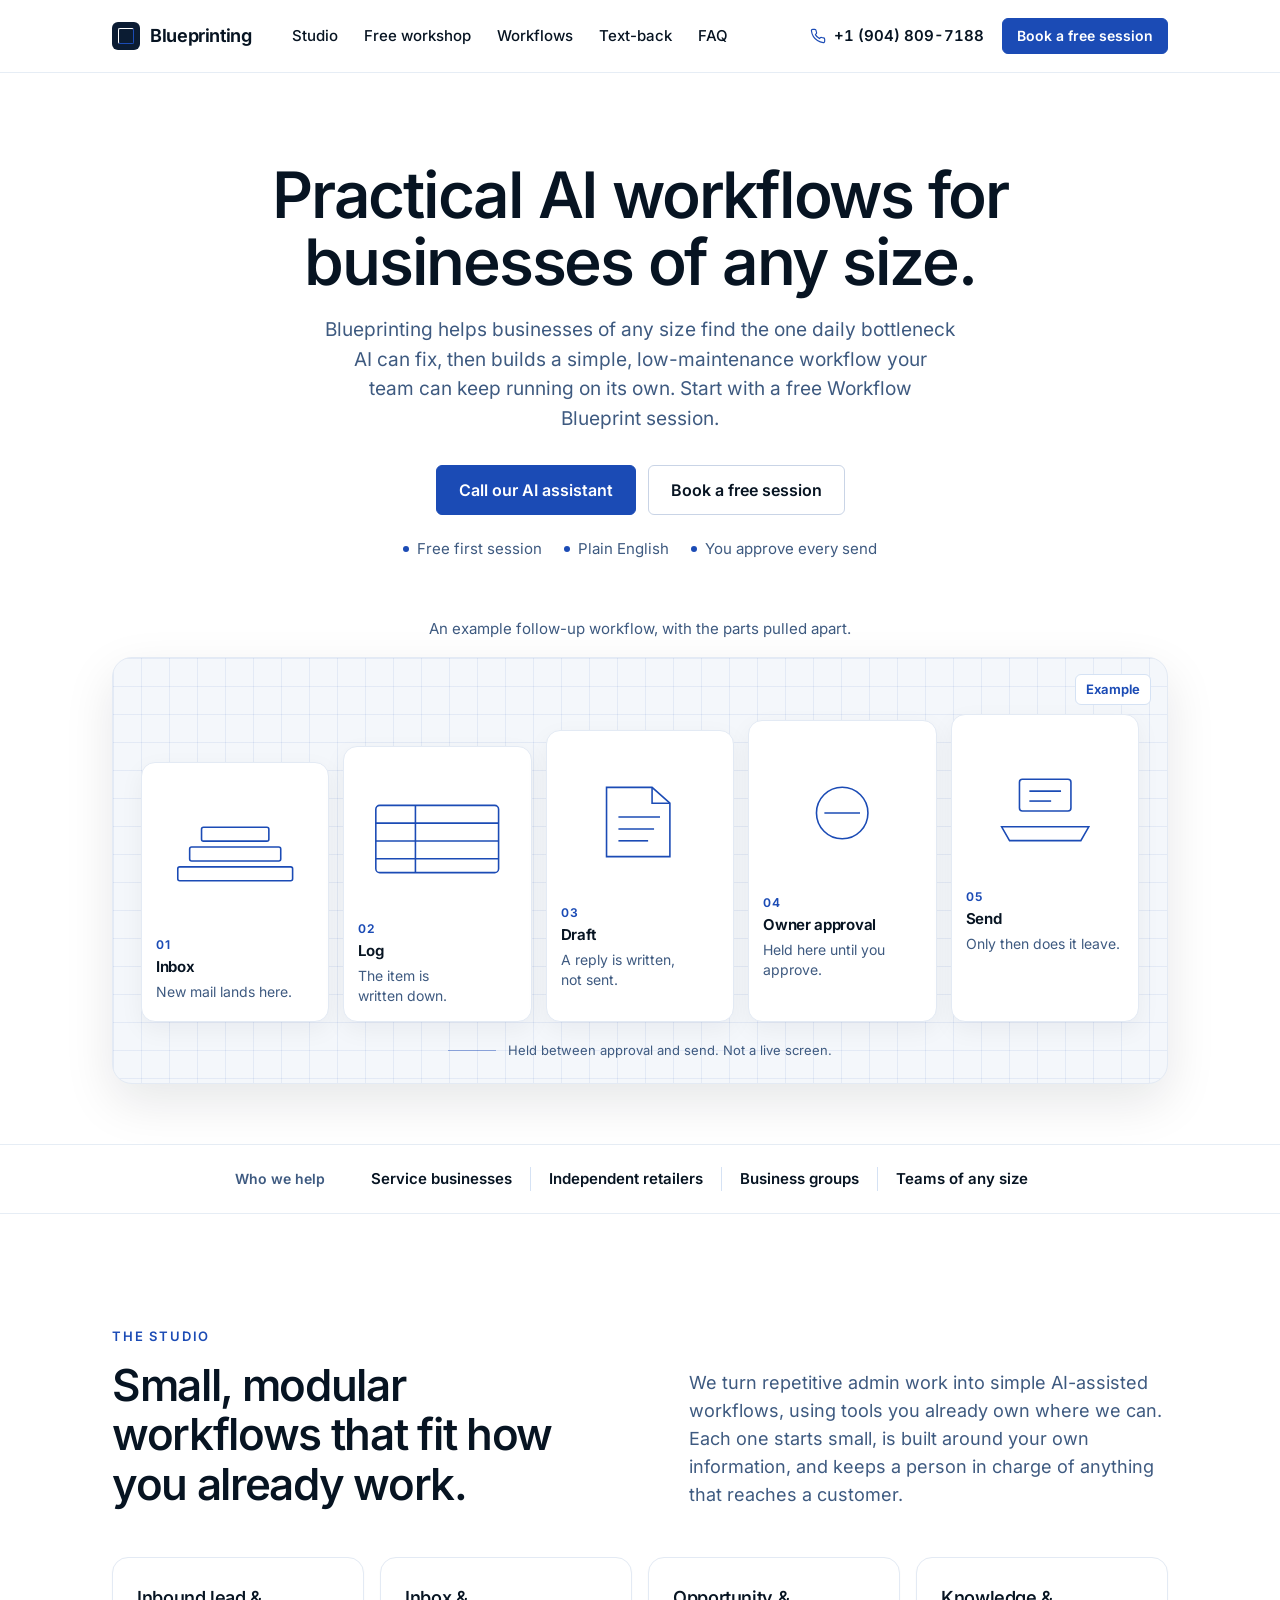
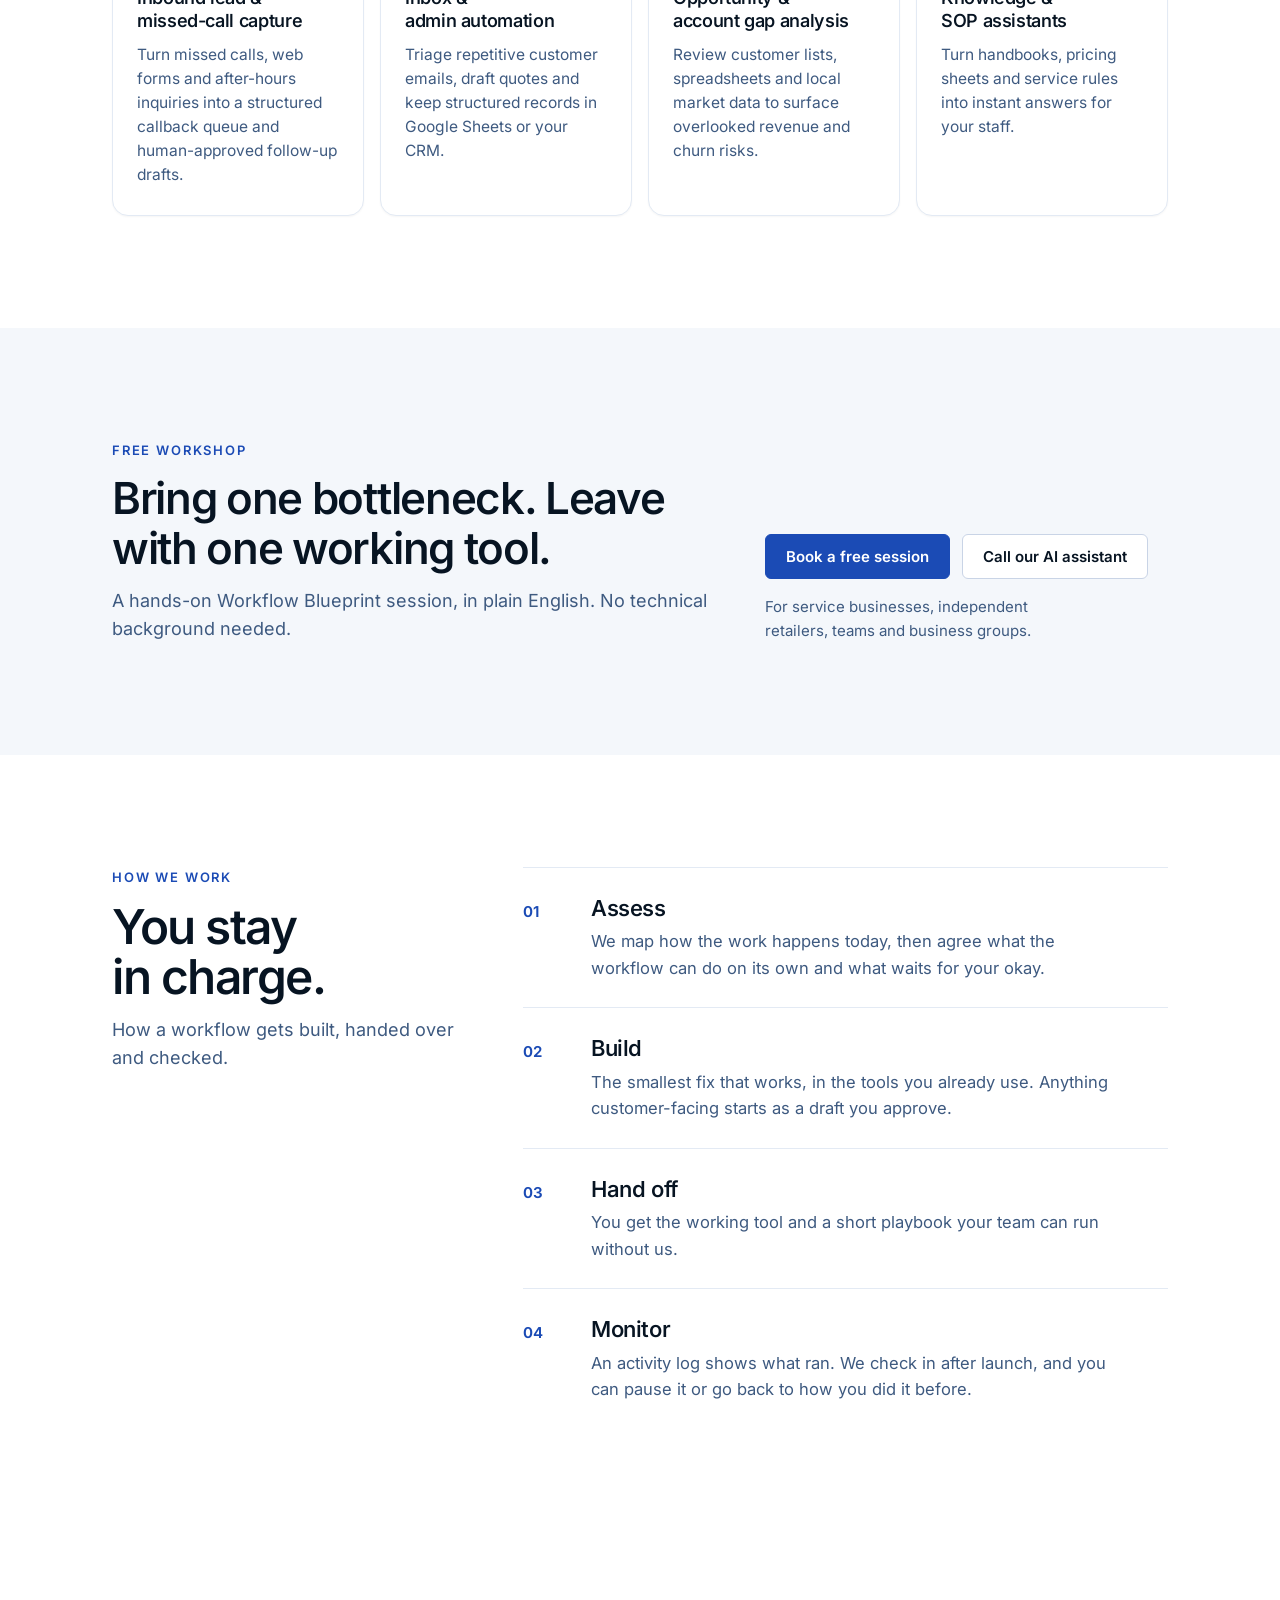
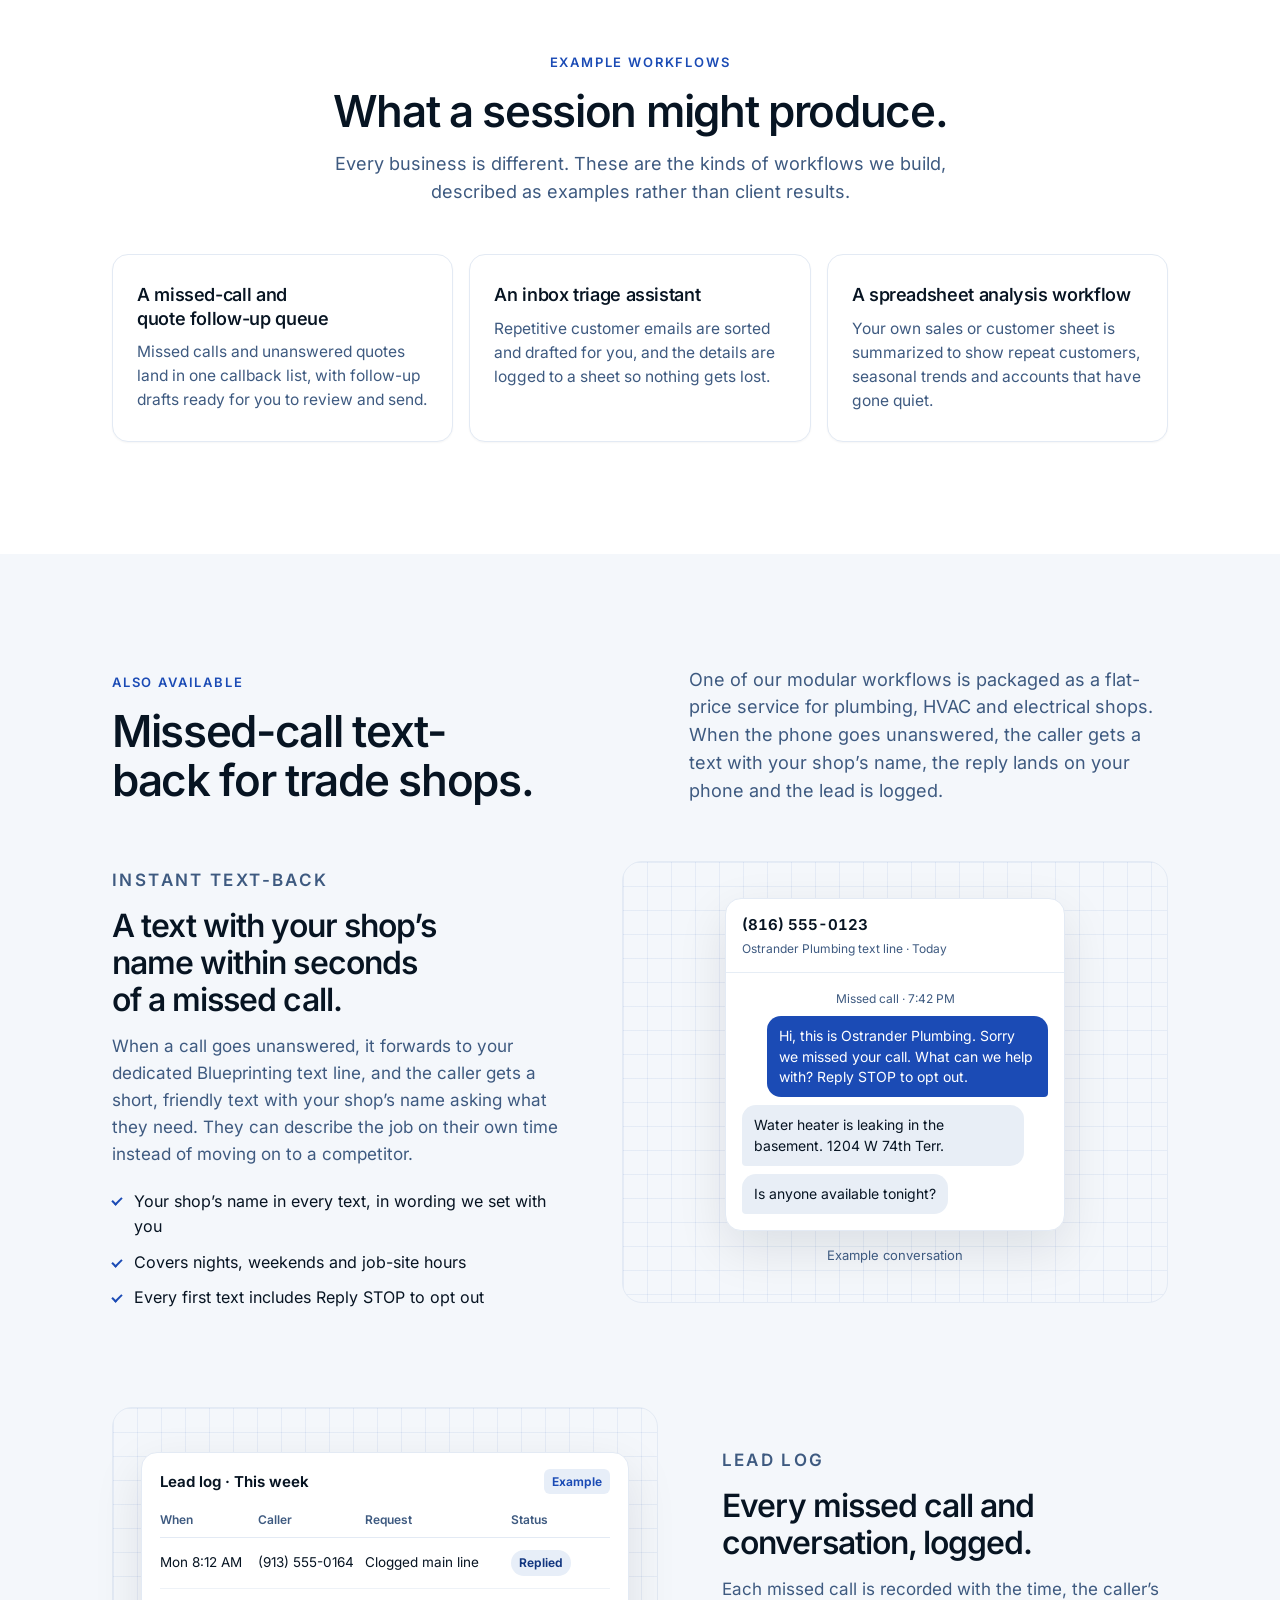
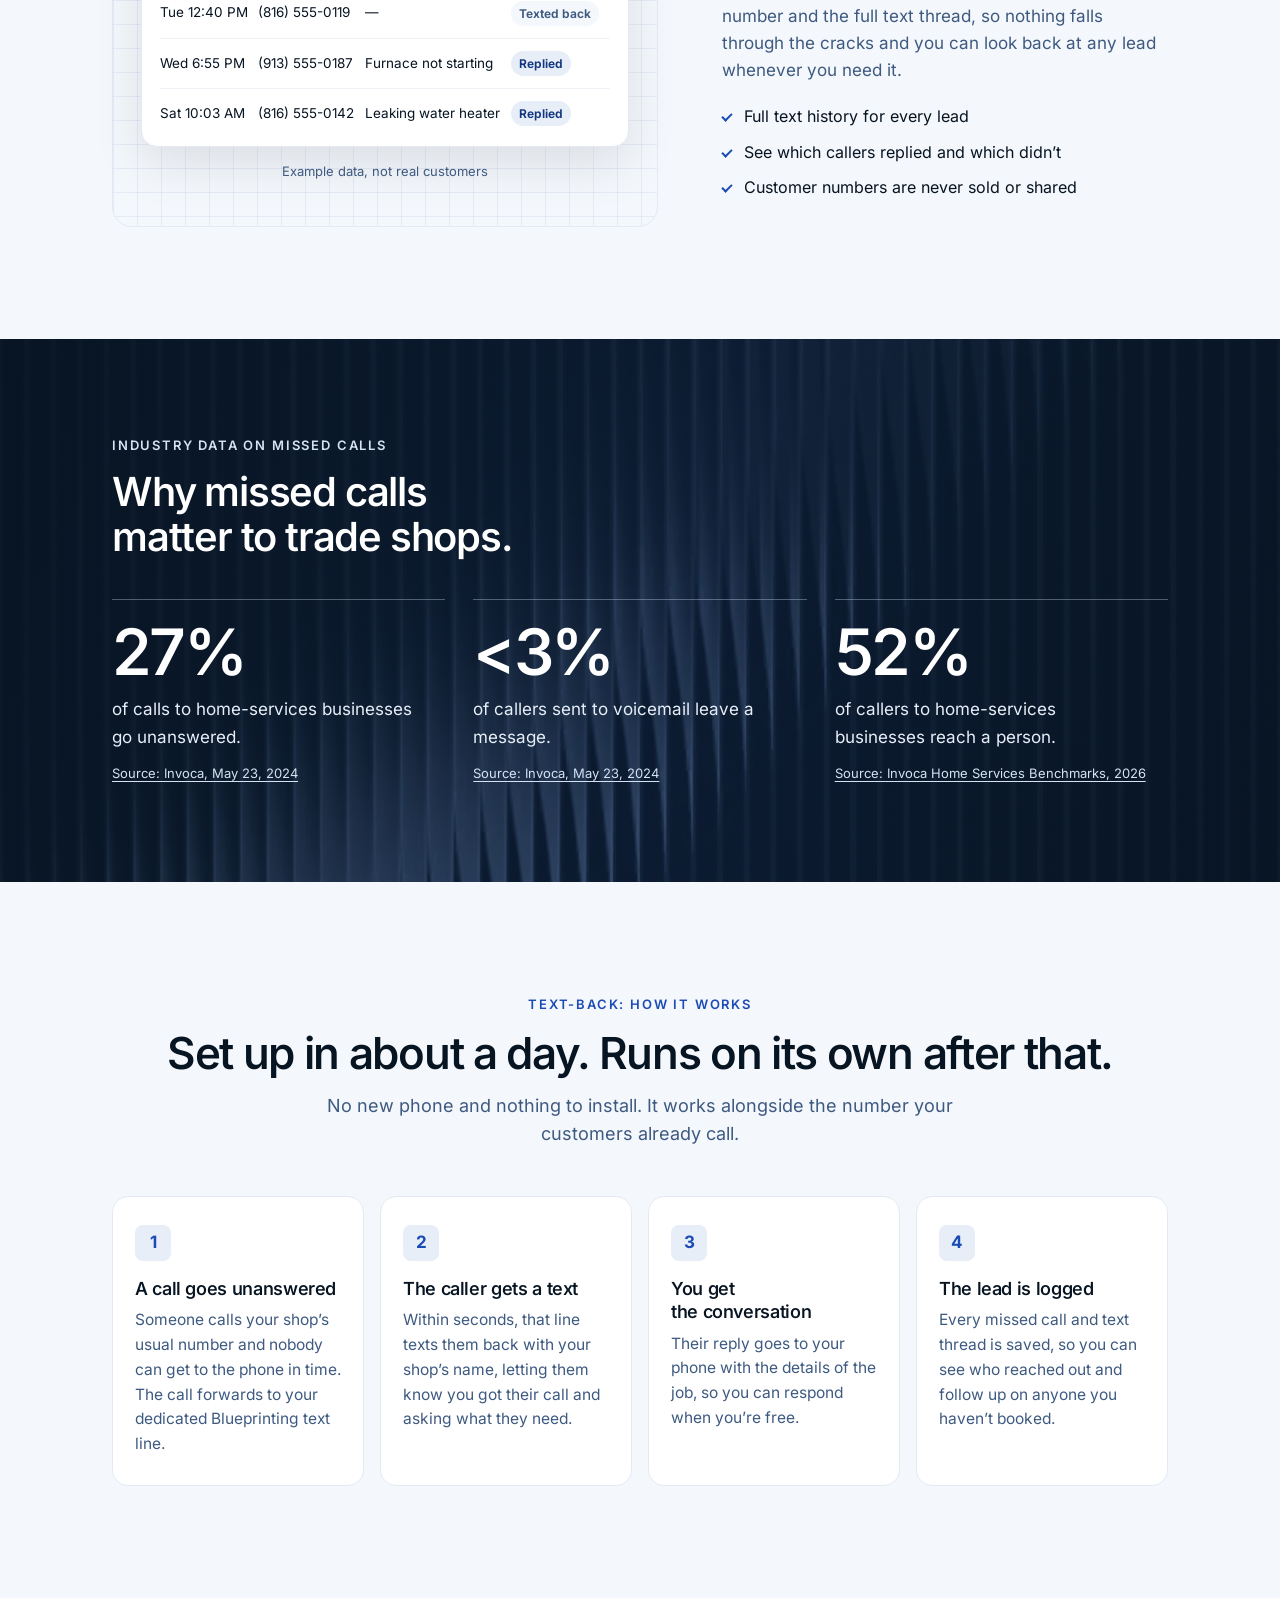
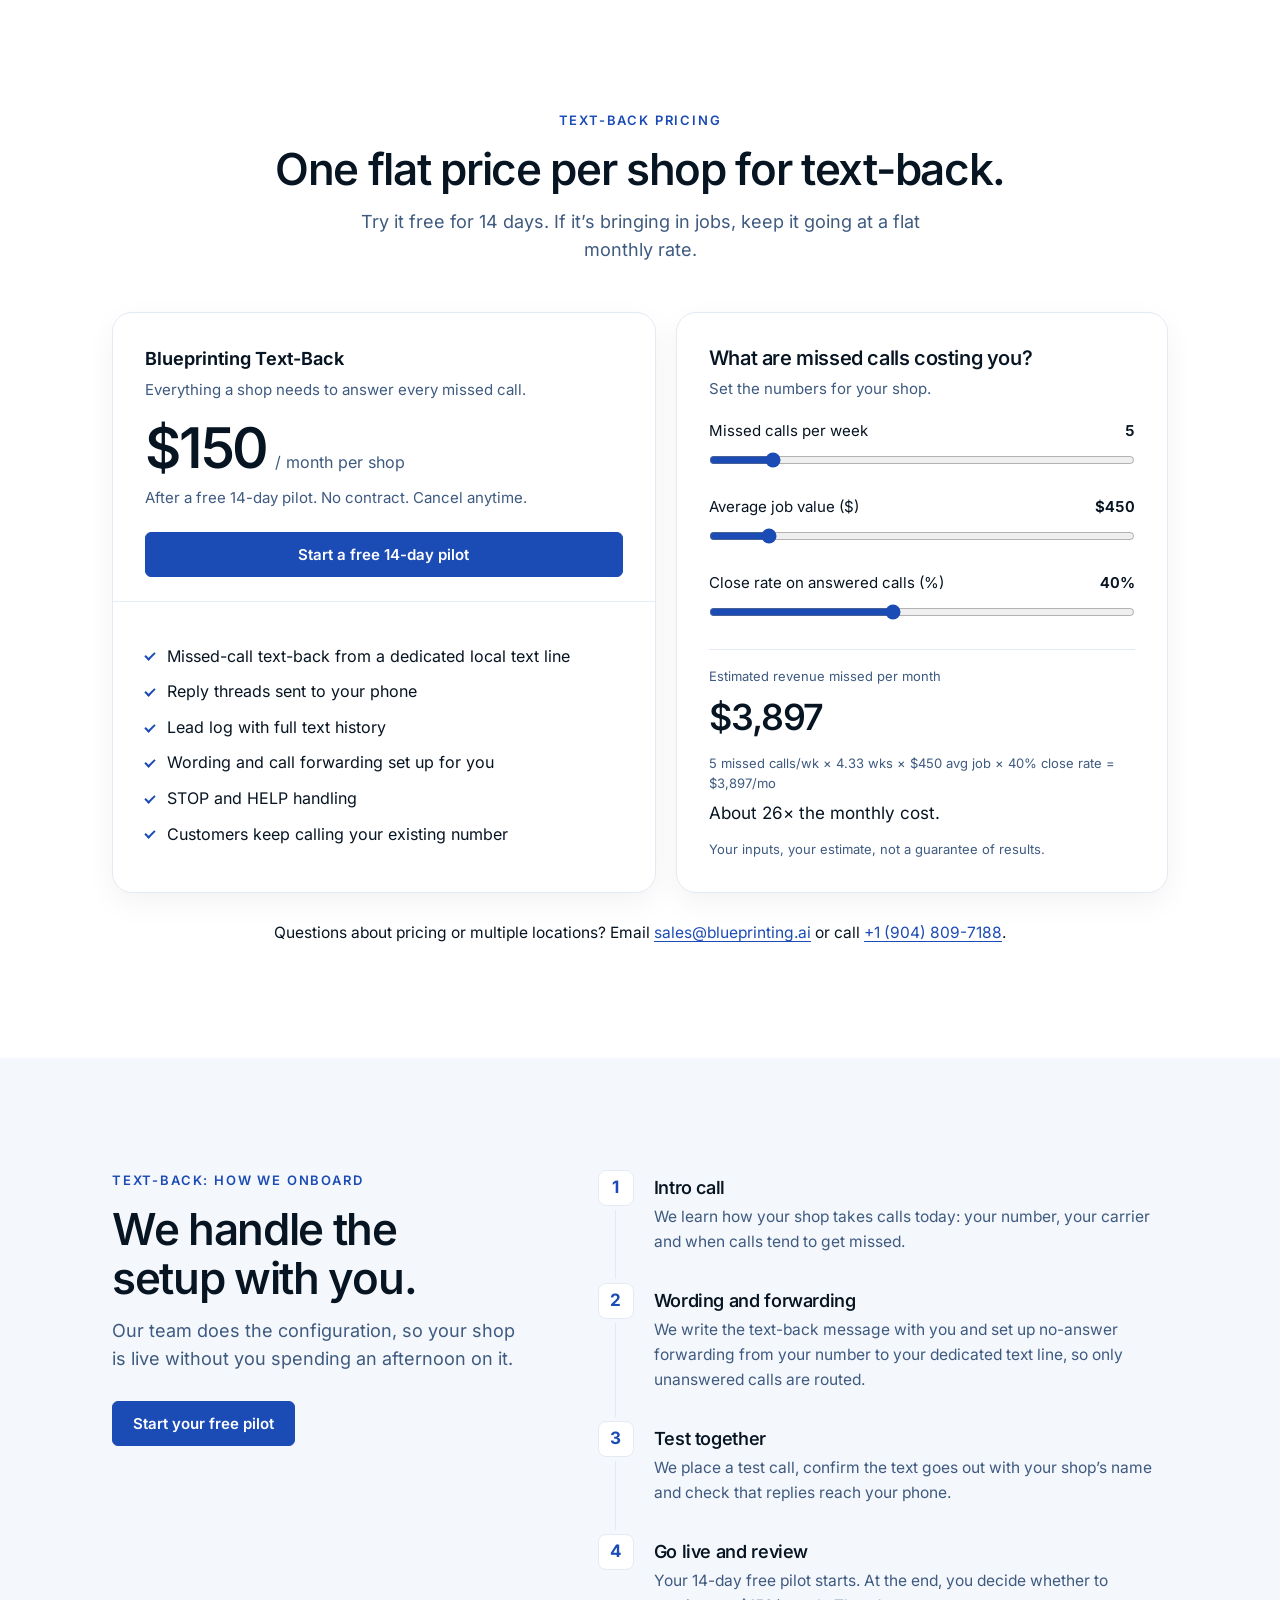
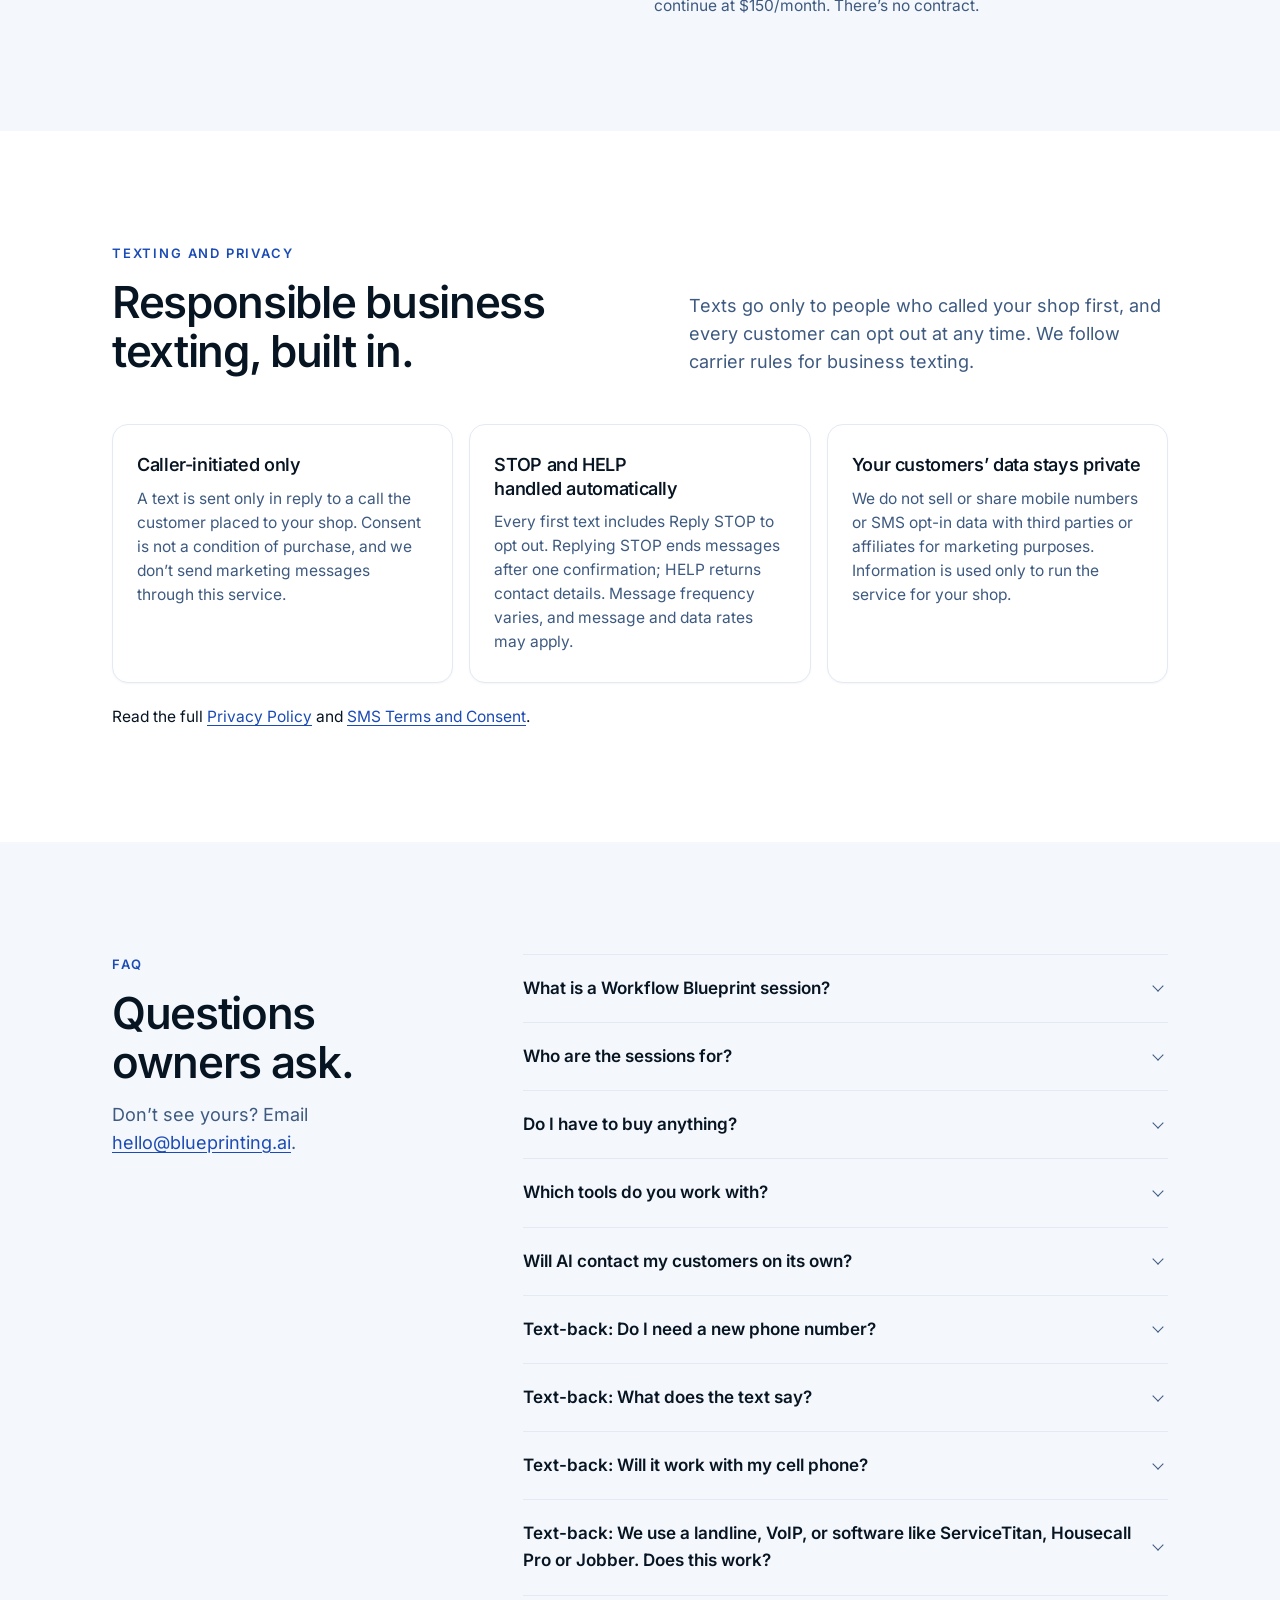
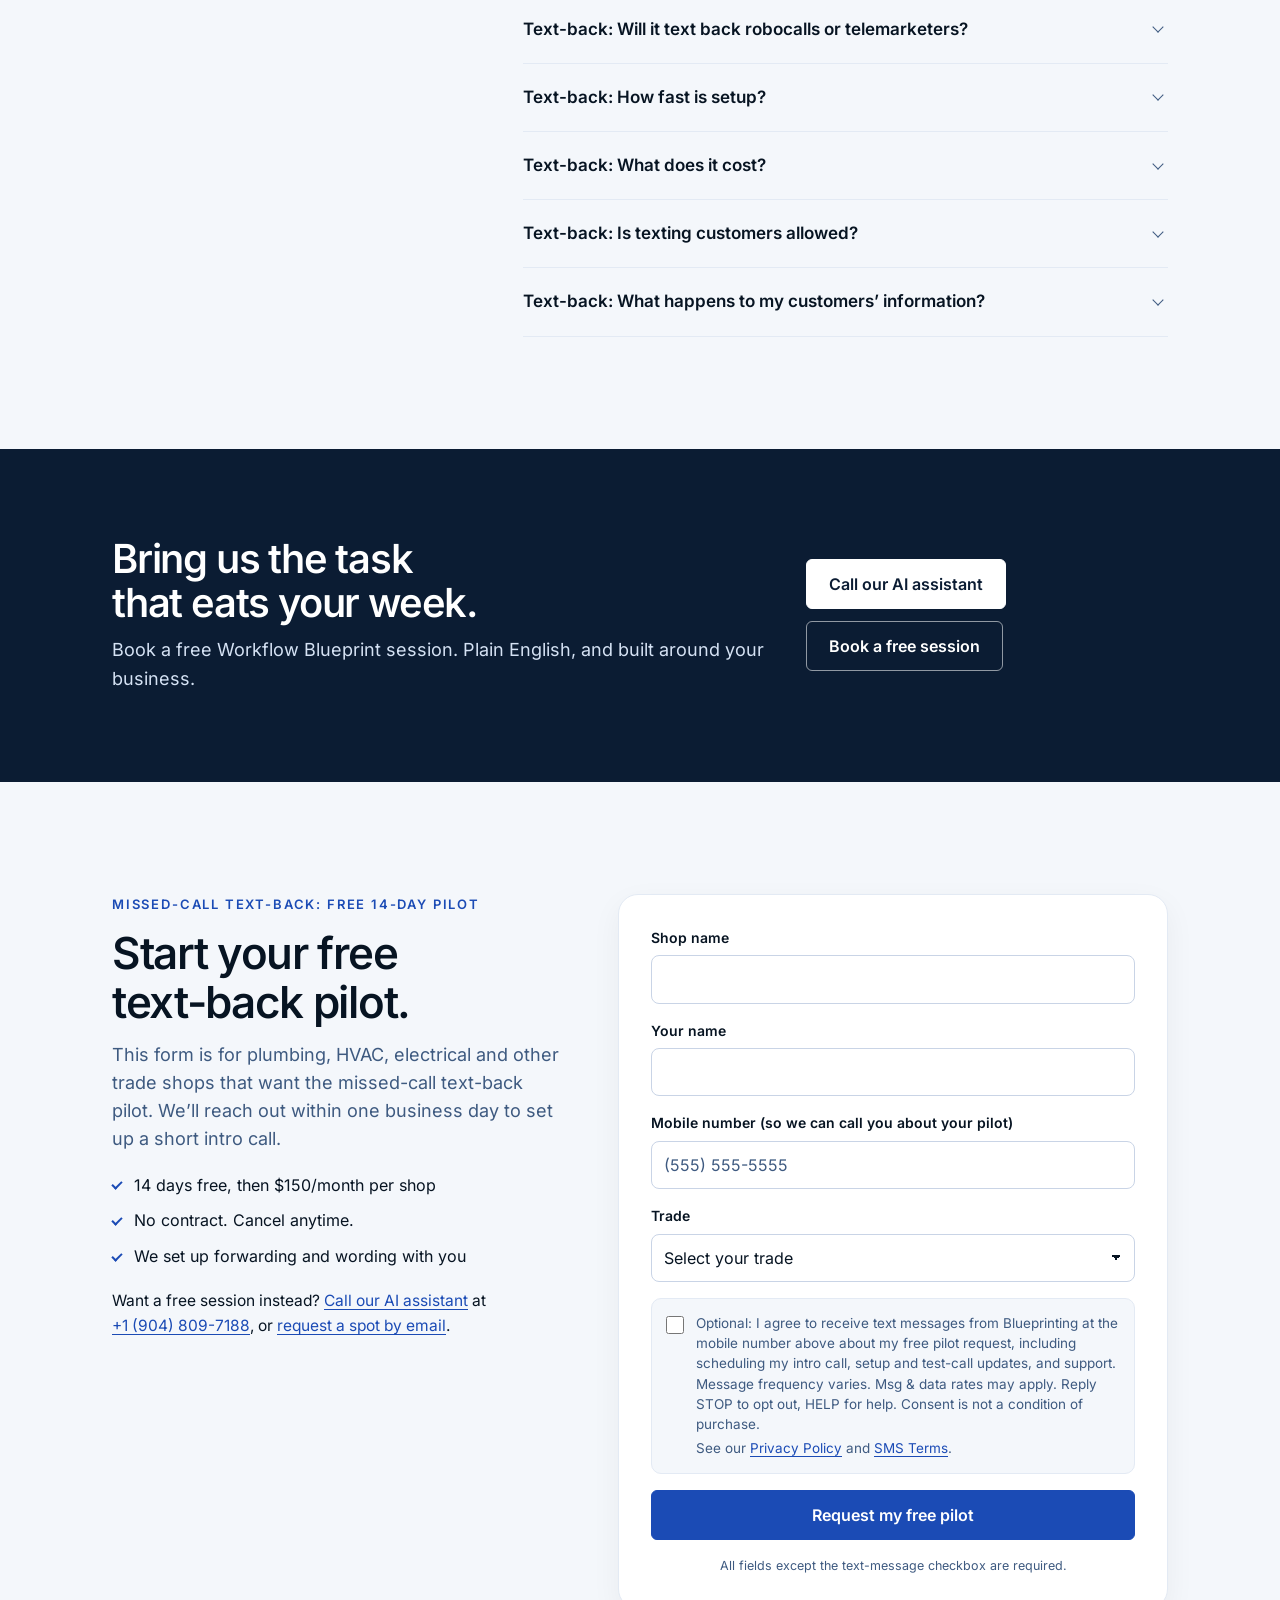
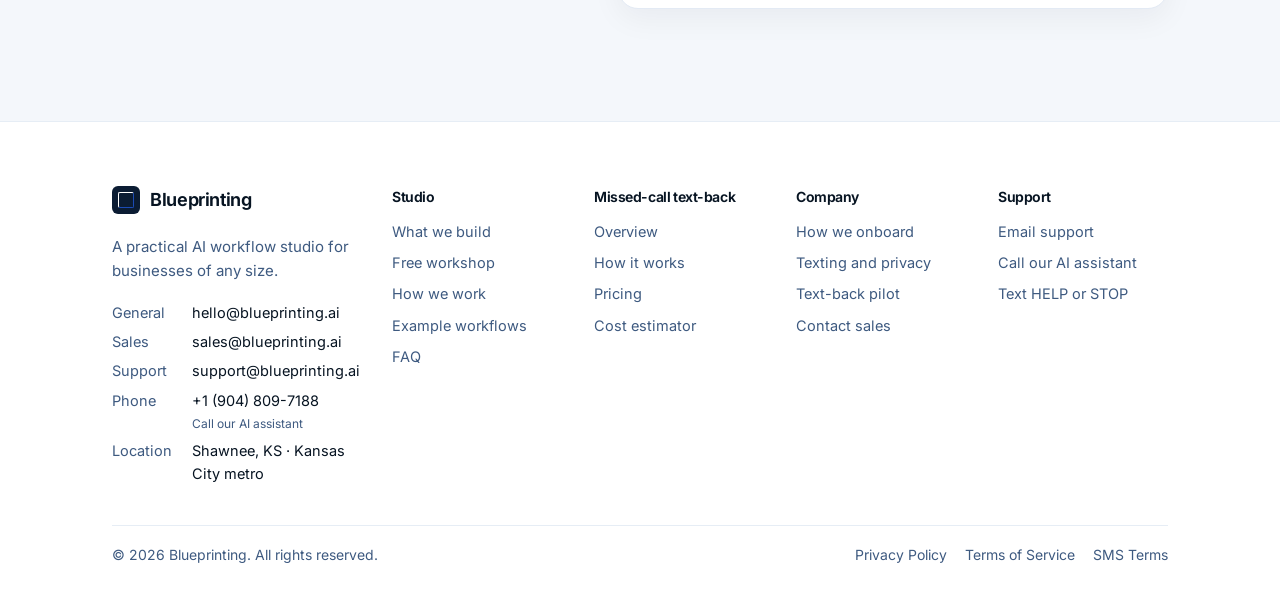
==== commit 343087d0: "Restyle the site to the reference layout, not a drawing sheet. White field, large sans headlines, an" ====
--- a/index.html
+++ b/index.html
@@ -246,46 +246,90 @@
 
 <!-- HERO -->
 <section class="hero">
-  <div class="container hero-grid">
-    <div class="hero-copy">
-      <h1>Practical AI workflows for businesses of any size.</h1>
-      <p class="lead">Blueprinting helps businesses of any size find the one daily bottleneck AI can fix, then builds a simple, low-maintenance workflow your team can keep running on its own. Start with a free Workflow Blueprint session.</p>
-      <div class="hero-ctas">
-        <a class="btn btn-primary btn-lg" href="tel:+19048097188">Call our AI assistant</a>
-        <a class="btn btn-secondary btn-lg" href="mailto:hello@blueprinting.ai?subject=Free%20Workflow%20Blueprint%20session">Book a free session</a>
-        <a class="hero-link" href="#workflows">See example workflows</a>
-      </div>
-      <ul class="hero-points">
-        <li>Free first session</li>
-        <li>Plain English</li>
-        <li>You approve every send</li>
-      </ul>
-    </div>
-
-    <div class="hero-visual" aria-label="Example of a Workflow Blueprint session outline and a draft follow-up held for approval">
-      <div class="ui-card ui-log ui-plan" aria-hidden="true">
-        <div class="ui-card-head">
-          <span class="ui-title">Workflow Blueprint</span>
-          <span class="ui-tag">Example</span>
-        </div>
-        <p class="plan-goal"><span>Bottleneck</span>Quotes go out, follow-up slips</p>
-        <ul class="ui-rows">
-          <li><span class="r-time">Step 1</span><span class="r-who">Map it in plain English</span><span class="pill pill-blue">Together</span></li>
-          <li><span class="r-time">Step 2</span><span class="r-who">Pick the smallest useful fix</span><span class="pill pill-blue">Together</span></li>
-          <li><span class="r-time">Step 3</span><span class="r-who">Set up one working tool</span><span class="pill pill-blue">You keep it</span></li>
-        </ul>
-      </div>
-      <div class="ui-card ui-sms" aria-hidden="true">
-        <div class="sms-head">
-          <span class="sms-from">Draft follow-up</span>
-          <span class="sms-sub">Example &middot; waits for owner approval</span>
-        </div>
-        <div class="sms-body">
-          <p class="bubble out">Hi, just checking in on the quote we sent Tuesday. Happy to answer any questions.</p>
-          <p class="sms-meta">Held for your OK before it sends</p>
-        </div>
-      </div>
-    </div>
+  <div class="container hero-copy">
+    <h1>Practical AI workflows for businesses of any size.</h1>
+    <p class="lead">Blueprinting helps businesses of any size find the one daily bottleneck AI can fix, then builds a simple, low-maintenance workflow your team can keep running on its own. Start with a free Workflow Blueprint session.</p>
+    <div class="hero-ctas">
+      <a class="btn btn-primary btn-lg" href="tel:+19048097188">Call our AI assistant</a>
+      <a class="btn btn-secondary btn-lg" href="mailto:hello@blueprinting.ai?subject=Free%20Workflow%20Blueprint%20session">Book a free session</a>
+    </div>
+    <ul class="hero-points">
+      <li>Free first session</li>
+      <li>Plain English</li>
+      <li>You approve every send</li>
+    </ul>
+  </div>
+  <div class="container">
+    <figure class="explode" id="assembly">
+      <figcaption class="explode-cap">
+        <p class="explode-name">An example follow-up workflow, with the parts pulled apart.</p>
+      </figcaption>
+      <div class="explode-board">
+        <p class="stamp">Example</p>
+        <ol class="explode-row">
+          <li>
+            <div class="part">
+              <svg viewBox="0 0 160 100" fill="none" stroke="currentColor" stroke-width="1.6" aria-hidden="true">
+                <rect x="46" y="22" width="68" height="14" rx="2"/>
+                <rect x="34" y="42" width="92" height="14" rx="2"/>
+                <rect x="22" y="62" width="116" height="14" rx="2"/>
+              </svg>
+              <p class="callout"><span class="station">01</span> Inbox</p>
+              <p class="part-note">New mail lands here.</p>
+            </div>
+          </li>
+          <li>
+            <div class="part">
+              <svg viewBox="0 0 160 100" fill="none" stroke="currentColor" stroke-width="1.6" aria-hidden="true">
+                <rect x="18" y="16" width="124" height="68" rx="4"/>
+                <line x1="18" y1="34" x2="142" y2="34"/>
+                <line x1="18" y1="52" x2="142" y2="52"/>
+                <line x1="18" y1="70" x2="142" y2="70"/>
+                <line x1="58" y1="16" x2="58" y2="84"/>
+              </svg>
+              <p class="callout"><span class="station">02</span> Log</p>
+              <p class="part-note">The item is written down.</p>
+            </div>
+          </li>
+          <li>
+            <div class="part">
+              <svg viewBox="0 0 160 100" fill="none" stroke="currentColor" stroke-width="1.6" aria-hidden="true">
+                <path d="M46 14h46l18 16v54H46V14z"/>
+                <path d="M92 14v16h18"/>
+                <line x1="58" y1="44" x2="100" y2="44"/>
+                <line x1="58" y1="56" x2="94" y2="56"/>
+                <line x1="58" y1="68" x2="88" y2="68"/>
+              </svg>
+              <p class="callout"><span class="station">03</span> Draft</p>
+              <p class="part-note">A reply is written, not sent.</p>
+            </div>
+          </li>
+          <li>
+            <div class="part">
+              <svg viewBox="0 0 160 100" fill="none" stroke="currentColor" stroke-width="1.6" aria-hidden="true">
+                <circle cx="80" cy="50" r="26"/>
+                <path d="M62 50h36"/>
+              </svg>
+              <p class="callout"><span class="station">04</span> Owner approval</p>
+              <p class="part-note">Held here until you approve.</p>
+            </div>
+          </li>
+          <li>
+            <div class="part">
+              <svg viewBox="0 0 160 100" fill="none" stroke="currentColor" stroke-width="1.6" aria-hidden="true">
+                <path d="M36 70h88l-8 14H44L36 70z"/>
+                <rect x="54" y="22" width="52" height="32" rx="3"/>
+                <line x1="64" y1="34" x2="96" y2="34"/>
+                <line x1="64" y1="44" x2="86" y2="44"/>
+              </svg>
+              <p class="callout"><span class="station">05</span> Send</p>
+              <p class="part-note">Only then does it leave.</p>
+            </div>
+          </li>
+        </ol>
+        <p class="dim-caption"><span class="dim-line" aria-hidden="true"></span>Held between approval and send. Not a live screen.</p>
+      </div>
+    </figure>
   </div>
 </section>
 
@@ -383,104 +427,11 @@
 <!-- EXAMPLE WORKFLOWS -->
 <section class="section" id="workflows">
   <div class="container">
-    <div class="section-head">
+    <div class="section-head center">
       <p class="eyebrow">Example workflows</p>
       <h2>What a session might produce.</h2>
       <p class="section-sub">Every business is different. These are the kinds of workflows we build, described as examples rather than client results.</p>
     </div>
-    <figure class="explode" id="assembly">
-      <figcaption class="explode-cap">
-        <p class="explode-kicker">Sheet 04 · Assembly</p>
-        <p class="explode-name">Follow-up workflow, parts separated.</p>
-      </figcaption>
-      <div class="explode-board">
-        <p class="stamp">Example</p>
-        <ol class="explode-row">
-          <li>
-            <div class="part">
-              <svg viewBox="0 0 160 118" fill="none" stroke="currentColor" stroke-width="1.5" aria-hidden="true">
-                <rect x="46" y="18" width="68" height="14"/>
-                <rect x="34" y="38" width="92" height="14"/>
-                <rect x="22" y="58" width="116" height="14"/>
-                <line x1="18" y1="96" x2="142" y2="96"/>
-                <line x1="18" y1="90" x2="18" y2="102"/>
-                <line x1="142" y1="90" x2="142" y2="102"/>
-              </svg>
-              <p class="callout"><span class="leader" aria-hidden="true"></span><span class="station">01</span> Inbox</p>
-              <p class="part-note">New mail lands here.</p>
-            </div>
-            <span class="ext" aria-hidden="true"></span>
-          </li>
-          <li>
-            <div class="part">
-              <svg viewBox="0 0 160 118" fill="none" stroke="currentColor" stroke-width="1.5" aria-hidden="true">
-                <rect x="16" y="14" width="128" height="70"/>
-                <line x1="16" y1="32" x2="144" y2="32"/>
-                <line x1="16" y1="50" x2="144" y2="50"/>
-                <line x1="16" y1="68" x2="144" y2="68"/>
-                <line x1="52" y1="14" x2="52" y2="84"/>
-                <line x1="112" y1="14" x2="112" y2="84"/>
-                <line x1="18" y1="100" x2="142" y2="100"/>
-                <line x1="18" y1="94" x2="18" y2="106"/>
-                <line x1="142" y1="94" x2="142" y2="106"/>
-              </svg>
-              <p class="callout"><span class="leader" aria-hidden="true"></span><span class="station">02</span> Log</p>
-              <p class="part-note">The item is written down.</p>
-            </div>
-            <span class="ext" aria-hidden="true"></span>
-          </li>
-          <li>
-            <div class="part">
-              <svg viewBox="0 0 160 118" fill="none" stroke="currentColor" stroke-width="1.5" aria-hidden="true">
-                <path d="M40 16h58l22 20v62H40V16z"/>
-                <path d="M98 16v20h22"/>
-                <line x1="52" y1="50" x2="108" y2="50"/>
-                <line x1="52" y1="62" x2="100" y2="62"/>
-                <line x1="52" y1="74" x2="92" y2="74"/>
-                <line x1="18" y1="100" x2="142" y2="100"/>
-                <line x1="18" y1="94" x2="18" y2="106"/>
-                <line x1="142" y1="94" x2="142" y2="106"/>
-              </svg>
-              <p class="callout"><span class="leader" aria-hidden="true"></span><span class="station">03</span> Draft</p>
-              <p class="part-note">A reply is written, not sent.</p>
-            </div>
-            <span class="ext" aria-hidden="true"></span>
-          </li>
-          <li>
-            <div class="part">
-              <svg viewBox="0 0 160 118" fill="none" stroke="currentColor" stroke-width="1.5" aria-hidden="true">
-                <circle cx="80" cy="44" r="22"/>
-                <path d="M58 44h44"/>
-                <line x1="18" y1="100" x2="142" y2="100"/>
-                <line x1="18" y1="94" x2="18" y2="106"/>
-                <line x1="142" y1="94" x2="142" y2="106"/>
-              </svg>
-              <p class="callout"><span class="leader" aria-hidden="true"></span><span class="station">04</span> Owner approval</p>
-              <p class="part-note">Held here until you approve.</p>
-            </div>
-            <span class="ext" aria-hidden="true"><span class="ext-tag">Held</span></span>
-          </li>
-          <li>
-            <div class="part">
-              <svg viewBox="0 0 160 118" fill="none" stroke="currentColor" stroke-width="1.5" aria-hidden="true">
-                <path d="M28 78h104l-10 16H38L28 78z"/>
-                <path d="M28 78h104"/>
-                <rect x="52" y="28" width="56" height="34"/>
-                <line x1="62" y1="40" x2="98" y2="40"/>
-                <line x1="62" y1="50" x2="88" y2="50"/>
-                <line x1="18" y1="100" x2="142" y2="100"/>
-                <line x1="18" y1="94" x2="18" y2="106"/>
-                <line x1="142" y1="94" x2="142" y2="106"/>
-              </svg>
-              <p class="callout"><span class="leader" aria-hidden="true"></span><span class="station">05</span> Send</p>
-              <p class="part-note">Only then does it leave.</p>
-            </div>
-            <span class="ext" aria-hidden="true"></span>
-          </li>
-        </ol>
-        <p class="dim-caption"><span class="dim-line" aria-hidden="true"></span>Parts shown separated. Not a live screen.</p>
-      </div>
-    </figure>
     <div class="trust-grid">
       <article class="trust-card">
         <h3>A missed-call and quote follow-up queue</h3>
@@ -592,7 +543,7 @@
 <!-- HOW IT WORKS -->
 <section class="section section-alt" id="how">
   <div class="container">
-    <div class="section-head">
+    <div class="section-head center">
       <p class="eyebrow">Text-back: how it works</p>
       <h2>Set up in about a day. Runs on its own after that.</h2>
       <p class="section-sub">No new phone and nothing to install. It works alongside the number your customers already call.</p>
@@ -625,7 +576,7 @@
 <!-- PRICING -->
 <section class="section" id="pricing">
   <div class="container">
-    <div class="section-head">
+    <div class="section-head center">
       <p class="eyebrow">Text-back pricing</p>
       <h2>One flat price per shop for text-back.</h2>
       <p class="section-sub">Try it free for 14 days. If it&rsquo;s bringing in jobs, keep it going at a flat monthly rate.</p>
--- a/styles.css
+++ b/styles.css
@@ -1,18 +1,10 @@
-/* Blueprinting sheet
-   Tokens (navy and blue only):
-   Ink    #071422  text, strong rules
-   Navy   #0B1C33  dark plates, footer, theme-color
-   Blue   #1B4BB5  actions, links, leaders
-   Steel  #3E5A80  secondary text
-   Wash   #D5E2F4  grid, hairlines, type on navy
-   Paper  #F3F6FB  ground
-   Type: Inter for reading. JetBrains Mono for sheet marks,
-   stations, and dimension notes.
-   One bold plate: the exploded assembly. Everything else is quiet.
-   No all-caps eyebrows, no button arrows, no fade-up.
-   Hue stays inside the six tokens above. */
+/* Blueprinting
+   Matches the reference structure: white field, large sans headlines,
+   generous section padding, one large product visual, clean cards,
+   solid CTAs. Blueprint lines are only on the assembly.
+   Ink #071422  Navy #0B1C33  Blue #1B4BB5
+   Steel #3E5A80  Wash #D5E2F4  Paper #FFFFFF  Mist #F4F7FB */
 @font-face{font-family:Inter;font-style:normal;font-weight:400 700;font-display:swap;src:url(fonts/inter-latin.woff2) format("woff2");unicode-range:U+0000-00FF,U+0131,U+0152-0153,U+02BB-02BC,U+02C6,U+02DA,U+02DC,U+0304,U+0308,U+0329,U+2000-206F,U+20AC,U+2122,U+2191,U+2193,U+2212,U+2215,U+FEFF,U+FFFD}
-@font-face{font-family:"JetBrains Mono";font-style:normal;font-weight:400;font-display:swap;src:url(fonts/jetbrains-mono-latin.woff2) format("woff2");unicode-range:U+0000-00FF,U+2013-2014,U+2018-2019,U+201C-201D,U+2022,U+2026,U+00D7,U+2212}
 :root{
   --ink:#071422;
   --navy:#0B1C33;
@@ -20,528 +12,408 @@
   --blue-press:#12367F;
   --steel:#3E5A80;
   --wash:#D5E2F4;
-  --paper:#F3F6FB;
-  --plate:#F3F6FB;
-  --line:var(--wash);
-  --mono:"JetBrains Mono",ui-monospace,"SFMono-Regular",Menlo,Consolas,monospace;
-  --nav-h:68px;
-  --grid:
-    linear-gradient(to right, rgba(27,75,181,.14) 1px, transparent 1px),
-    linear-gradient(to bottom, rgba(27,75,181,.14) 1px, transparent 1px);
+  --paper:#FFFFFF;
+  --mist:#F4F7FB;
+  --nav-h:72px;
+  --shadow:0 18px 50px rgba(7,20,34,.10);
+  --radius:16px;
 }
 *,*::before,*::after{box-sizing:border-box}
 html{-webkit-text-size-adjust:100%}
 @media (prefers-reduced-motion:no-preference){html{scroll-behavior:smooth}}
-[id]{scroll-margin-top:5.25rem}
-picture{display:contents}
+[id]{scroll-margin-top:5.5rem}
 [hidden]{display:none!important}
 body{
   margin:0;
   font-family:Inter,system-ui,-apple-system,"Segoe UI",Roboto,Arial,sans-serif;
-  font-size:17px;
-  line-height:1.6;
-  color:var(--ink);
-  background:var(--paper);
-  -webkit-font-smoothing:antialiased;
-  text-rendering:optimizeLegibility;
-}
-body::before,body::after{
-  content:"";
-  position:fixed;
-  pointer-events:none;
-  z-index:160;
-  inset:max(8px, env(safe-area-inset-top)) max(8px, env(safe-area-inset-right)) max(8px, env(safe-area-inset-bottom)) max(8px, env(safe-area-inset-left));
-}
-body::before{border:1px solid var(--wash)}
-body::after{
-  background:
-    linear-gradient(var(--ink),var(--ink)) 0 0 / 16px 1px no-repeat,
-    linear-gradient(var(--ink),var(--ink)) 0 0 / 1px 16px no-repeat,
-    linear-gradient(var(--ink),var(--ink)) 100% 0 / 16px 1px no-repeat,
-    linear-gradient(var(--ink),var(--ink)) 100% 0 / 1px 16px no-repeat,
-    linear-gradient(var(--ink),var(--ink)) 0 100% / 16px 1px no-repeat,
-    linear-gradient(var(--ink),var(--ink)) 0 100% / 1px 16px no-repeat,
-    linear-gradient(var(--ink),var(--ink)) 100% 100% / 16px 1px no-repeat,
-    linear-gradient(var(--ink),var(--ink)) 100% 100% / 1px 16px no-repeat;
+  font-size:17px;line-height:1.6;color:var(--ink);background:var(--paper);
+  -webkit-font-smoothing:antialiased;text-rendering:optimizeLegibility;
 }
 img{max-width:100%;height:auto;display:block}
-a{color:var(--blue);text-decoration-thickness:1px;text-underline-offset:3px}
+a{color:var(--blue);text-underline-offset:3px}
 a:hover{text-decoration:underline}
-h1,h2,h3,h4{color:var(--ink);margin:0;font-weight:640;letter-spacing:-.02em;text-wrap:balance}
+h1,h2,h3,h4{color:var(--ink);margin:0;font-weight:560;letter-spacing:-.03em;text-wrap:balance}
 p{margin:0}
 ul,ol{margin:0;padding:0;list-style:none}
-::selection{background:var(--wash);color:var(--ink)}
-.container{width:100%;max-width:1160px;margin:0 auto;padding:0 28px}
-.skip{position:absolute;left:-9999px;top:12px;background:var(--paper);color:var(--ink);padding:8px 12px;z-index:400;border:1px solid var(--ink)}
+::selection{background:#E7EEF8;color:var(--ink)}
+.container{width:100%;max-width:1120px;margin:0 auto;padding:0 32px}
+.skip{position:absolute;left:-9999px;top:12px;background:#fff;color:var(--ink);padding:8px 12px;z-index:400;border-radius:6px}
 .skip:focus{left:12px}
 :focus-visible{outline:2px solid var(--blue);outline-offset:3px}
-.footer :focus-visible,.cta-band :focus-visible,.explode-board :focus-visible,.stats :focus-visible{outline-color:var(--wash)}
+.footer :focus-visible,.cta-band :focus-visible,.stats :focus-visible{outline-color:#fff}
 
 .btn{
   display:inline-flex;align-items:center;justify-content:center;gap:8px;
   font:600 15px/1 Inter,system-ui,sans-serif;
-  padding:12px 16px;border-radius:0;border:1px solid transparent;cursor:pointer;
+  padding:14px 20px;border-radius:6px;border:1px solid transparent;cursor:pointer;
   text-decoration:none;white-space:nowrap;
 }
 .btn:hover{text-decoration:none}
 .btn-sm{padding:10px 14px;font-size:14px}
-.btn-lg{padding:14px 18px;font-size:16px}
+.btn-lg{padding:16px 22px;font-size:16px}
 .btn-block{width:100%}
 .btn-primary{background:var(--blue);color:#fff;border-color:var(--blue)}
 .btn-primary:hover{background:var(--blue-press);border-color:var(--blue-press)}
-.btn-secondary{background:transparent;color:var(--ink);border-color:var(--ink)}
-.btn-secondary:hover{background:var(--wash)}
+.btn-secondary{background:#fff;color:var(--ink);border-color:#C9D4E6}
+.btn-secondary:hover{background:var(--mist);border-color:#B7C6DC}
 .btn-white{background:#fff;color:var(--navy);border-color:#fff}
-.btn-white:hover{background:var(--wash);border-color:var(--wash)}
-.btn-outline-light{background:transparent;color:#fff;border-color:var(--wash)}
-.btn-outline-light:hover{background:rgba(213,226,244,.12)}
+.btn-white:hover{background:var(--mist)}
+.btn-outline-light{background:transparent;color:#fff;border-color:rgba(255,255,255,.55)}
+.btn-outline-light:hover{background:rgba(255,255,255,.08)}
 
 .logo{display:inline-flex;align-items:center;gap:10px;color:var(--ink);text-decoration:none}
 .logo:hover{text-decoration:none}
-.logo-mark{width:26px;height:26px;background:var(--navy);position:relative;flex:none}
-.logo-mark::before{
-  content:"";position:absolute;inset:0;
-  background:
-    linear-gradient(90deg, transparent 12px, rgba(255,255,255,.55) 12px 13px, transparent 13px),
-    linear-gradient(0deg, transparent 12px, rgba(255,255,255,.55) 12px 13px, transparent 13px);
-}
-.logo-mark span{position:absolute;left:6px;top:6px;width:14px;height:14px;border:1.5px solid #fff;border-right-color:var(--wash);border-bottom-color:var(--wash)}
+.logo-mark{width:28px;height:28px;border-radius:6px;background:var(--navy);position:relative;flex:none}
+.logo-mark span{position:absolute;left:6px;top:6px;width:16px;height:16px;border:1.5px solid #fff;border-right-color:var(--blue);border-bottom-color:var(--blue);border-radius:2px}
 .logo-word{font-weight:650;font-size:18px;letter-spacing:-.02em}
-.logo-light{color:#fff}
-.logo-light .logo-mark{background:var(--blue)}
-.logo-light .logo-mark span{border-color:#fff}
-
-.nav{position:sticky;top:0;z-index:100;background:rgba(243,246,251,.94);border-bottom:1px solid var(--wash);backdrop-filter:saturate(1.2) blur(8px)}
+.footer .logo{color:var(--ink)}
+
+.nav{position:sticky;top:0;z-index:100;background:rgba(255,255,255,.92);border-bottom:1px solid #E6EDF5;backdrop-filter:blur(10px)}
 .nav-in{height:var(--nav-h);display:flex;align-items:center;gap:28px}
-.nav-links{display:flex;align-items:center;gap:22px;margin-left:8px}
+.nav-links{display:flex;align-items:center;gap:26px;margin-left:12px}
 .nav-links>a{color:var(--ink);font-size:15px;font-weight:500;text-decoration:none}
-.nav-links>a:hover{color:var(--blue);text-decoration:none}
+.nav-links>a:hover{color:var(--blue)}
 .nav-mobile-cta{display:none}
-.nav-actions{margin-left:auto;display:flex;align-items:center;gap:16px}
-.nav-phone{display:inline-flex;align-items:center;gap:8px;color:var(--ink);font-size:14.5px;font-weight:500;text-decoration:none;font-variant-numeric:tabular-nums}
+.nav-actions{margin-left:auto;display:flex;align-items:center;gap:18px}
+.nav-phone{display:inline-flex;align-items:center;gap:8px;color:var(--ink);font-size:15px;font-weight:600;text-decoration:none;font-variant-numeric:tabular-nums}
 .nav-phone:hover{color:var(--blue)}
 .icon-phone{flex:0 0 auto;color:var(--blue)}
-.burger{display:none;margin-left:auto;width:42px;height:42px;border:1px solid var(--ink);border-radius:0;background:var(--paper);padding:0;cursor:pointer;flex-direction:column;align-items:center;justify-content:center;gap:4px}
+.burger{display:none;margin-left:auto;width:44px;height:44px;border:1px solid #C9D4E6;border-radius:8px;background:#fff;padding:0;cursor:pointer;flex-direction:column;align-items:center;justify-content:center;gap:5px}
 .burger span{display:block;width:18px;height:1.5px;background:var(--ink)}
 
-.eyebrow,.feature-kicker,.explode-kicker,.legal-side-h{
-  font-family:var(--mono);font-size:12px;font-weight:400;letter-spacing:0;text-transform:none;
-  color:var(--steel);margin:0 0 12px;
-}
-.eyebrow-light{color:var(--wash)}
-h1{font-size:52px;line-height:1.08;letter-spacing:-.03em}
-h2{font-size:36px;line-height:1.15}
-h3{font-size:20px;line-height:1.3;letter-spacing:-.015em}
-.lead,.section-sub,.part-note,.feature-copy>p,.process-list p{text-wrap:pretty}
-.lead{font-size:18.5px;line-height:1.6;color:var(--ink);margin-top:18px;max-width:38rem}
-.section-sub{font-size:17.5px;color:var(--steel);margin-top:12px;max-width:40rem}
-
-.hero{padding:64px 0 72px}
-.hero-grid{display:grid;grid-template-columns:minmax(0,1.05fr) minmax(0,.95fr);gap:48px;align-items:center}
-.hero-ctas{display:flex;flex-wrap:wrap;gap:10px;margin-top:28px;align-items:center}
-.hero-link{font-size:15px;font-weight:600;color:var(--blue);padding:8px 4px;text-decoration:underline;text-underline-offset:3px}
-.hero-link:hover{color:var(--blue-press)}
-.hero-points{display:flex;flex-wrap:wrap;gap:8px 22px;margin-top:26px;font-size:14.5px;color:var(--steel)}
-.hero-points li{position:relative;padding-left:14px}
-.hero-points li::before{content:"";position:absolute;left:0;top:50%;width:6px;height:6px;margin-top:-3px;border:1px solid var(--blue)}
-.hero-visual{
-  position:relative;
-  display:grid;gap:12px;padding:14px;
-  border:1px solid var(--wash);
-  background-color:var(--paper);
-  background-image:var(--grid);
-  background-size:22px 22px;
-}
-.hero-visual::after{
-  content:"";position:absolute;inset:6px;pointer-events:none;
-  background:
-    linear-gradient(var(--blue),var(--blue)) 0 0 / 12px 1px no-repeat,
-    linear-gradient(var(--blue),var(--blue)) 0 0 / 1px 12px no-repeat,
-    linear-gradient(var(--blue),var(--blue)) 100% 0 / 12px 1px no-repeat,
-    linear-gradient(var(--blue),var(--blue)) 100% 0 / 1px 12px no-repeat,
-    linear-gradient(var(--blue),var(--blue)) 0 100% / 12px 1px no-repeat,
-    linear-gradient(var(--blue),var(--blue)) 0 100% / 1px 12px no-repeat,
-    linear-gradient(var(--blue),var(--blue)) 100% 100% / 12px 1px no-repeat,
-    linear-gradient(var(--blue),var(--blue)) 100% 100% / 1px 12px no-repeat;
-}
-
-.ui-card{position:relative;background:rgba(243,246,251,.92);border:1px solid var(--ink);border-radius:0;font-size:13px;color:var(--ink);padding:14px 14px 8px}
-.ui-card-head{display:flex;align-items:center;justify-content:space-between;gap:12px;margin-bottom:10px}
-.ui-title{font-weight:600;font-size:14px}
-.ui-tag{font-family:var(--mono);font-size:11px;font-weight:400;color:var(--blue);border:1px solid var(--blue);padding:2px 6px}
-.ui-rows li{display:grid;grid-template-columns:52px 1fr auto;align-items:center;gap:8px;padding:8px 0;border-top:1px solid var(--wash);font-size:12.5px}
-.r-time{color:var(--steel);font-family:var(--mono);font-size:11px}
-.r-who{font-weight:500}
-.pill{display:inline-block;font-family:var(--mono);font-size:11px;font-weight:400;padding:2px 6px;border:1px solid var(--wash);color:var(--steel);white-space:nowrap}
-.pill-blue{border-color:var(--blue);color:var(--blue)}
-.pill-muted{border-color:var(--wash);color:var(--steel)}
-.ui-plan .ui-rows li{grid-template-columns:46px 1fr auto}
-.ui-plan .r-who{line-height:1.35}
-.plan-goal{font-size:13px;color:var(--ink);font-weight:600;margin:0 0 10px;line-height:1.4}
-.plan-goal span{display:block;font-family:var(--mono);font-size:11px;font-weight:400;color:var(--steel);margin-bottom:2px}
-.sms-head{padding:0 0 10px;border-bottom:1px solid var(--wash)}
-.sms-from{display:block;font-weight:600;font-size:14px}
-.sms-sub{display:block;font-family:var(--mono);font-size:11px;color:var(--steel);margin-top:2px}
-.sms-body{padding:12px 0 8px;display:flex;flex-direction:column;gap:8px}
-.sms-sys{font-family:var(--mono);font-size:11px;color:var(--steel);text-align:center}
-.bubble{max-width:92%;padding:8px 10px;border-radius:0;font-size:13px;line-height:1.45}
-.bubble.out{align-self:flex-end;background:var(--blue);color:#fff}
-.bubble.in{align-self:flex-start;background:var(--wash);color:var(--ink)}
-.sms-meta{font-size:12px;color:var(--blue);font-weight:600}
-
-.strip{border-top:1px solid var(--wash);border-bottom:1px solid var(--wash)}
-.strip-in{display:flex;align-items:center;gap:28px;padding-top:18px;padding-bottom:18px}
-.strip-label{font-family:var(--mono);font-size:12px;color:var(--steel);flex:none}
-.strip-list{display:flex;flex-wrap:wrap;align-items:center;gap:0;font-size:15px;font-weight:600;color:var(--ink)}
-.strip-list li{padding:0 16px;border-left:1px solid var(--wash);line-height:1.2}
-.strip-list li:first-child{border-left:0;padding-left:0}
-
-.stats{padding:72px 0;border-top:1px solid var(--wash)}
-.stats-head{max-width:640px;margin-bottom:36px}
-.stats h2{font-size:34px}
-.stats-grid{display:grid;grid-template-columns:repeat(3,1fr);gap:28px}
-.stat{border-top:1px solid var(--ink);padding-top:16px}
-.stat-num{display:block;font-size:48px;font-weight:640;color:var(--ink);letter-spacing:-.03em;line-height:1;font-variant-numeric:tabular-nums}
-.stat p{margin-top:10px;font-size:16.5px;color:var(--ink);max-width:32ch}
-.stat-src{display:inline-block;margin-top:12px;font-family:var(--mono);font-size:12px;color:var(--blue)}
-
-.section{padding:88px 0}
-.section-alt{background:transparent}
-.section-head{margin-bottom:36px}
-.section-head.split{display:grid;grid-template-columns:minmax(0,1.05fr) minmax(0,.95fr);gap:40px;align-items:end}
-.section-head.split .section-sub{margin-top:0}
-
-.feature{display:grid;grid-template-columns:minmax(0,1fr) minmax(0,1.05fr);gap:56px;align-items:center}
-.feature+.feature{margin-top:80px}
-.feature.reverse{grid-template-columns:minmax(0,1.05fr) minmax(0,1fr)}
-.feature.reverse .feature-copy{order:2}
-.feature h3{font-size:28px;line-height:1.2;max-width:22ch}
-.feature-copy>p{margin-top:14px;max-width:46ch;color:var(--ink)}
-.ticks{margin-top:18px;display:grid;gap:8px}
-.ticks li{position:relative;padding-left:18px;font-size:16px;color:var(--ink)}
-.ticks li::before{content:"";position:absolute;left:0;top:.55em;width:8px;height:1px;background:var(--blue)}
-.feature-visual{position:relative;min-height:0}
-.panel-soft{
-  background-color:var(--paper);
-  background-image:var(--grid);
-  background-size:22px 22px;
-  border:1px solid var(--wash);
-  display:flex;flex-direction:column;align-items:center;justify-content:center;
-  padding:32px 24px;
-}
-.visual-note{font-family:var(--mono);font-size:12px;color:var(--steel);margin-top:12px}
-.phone{width:min(100%,340px);background:var(--paper);border:1px solid var(--ink)}
-.phone-top{padding:12px 14px;border-bottom:1px solid var(--wash)}
-.phone-name{display:block;font-weight:600;font-size:15px;color:var(--ink);font-variant-numeric:tabular-nums}
-.phone-num{display:block;font-family:var(--mono);font-size:11px;color:var(--steel);margin-top:2px}
-.phone-body{padding:14px;display:flex;flex-direction:column;gap:8px}
-.table-card{width:100%;max-width:540px;background:var(--paper);border:1px solid var(--ink);padding:14px 16px 6px}
-.lead-table{width:100%;border-collapse:collapse;font-size:13px;color:var(--ink)}
-.lead-table th{text-align:left;font-family:var(--mono);font-size:11px;font-weight:400;color:var(--steel);padding:8px 8px 8px 0;border-bottom:1px solid var(--ink)}
-.lead-table td{padding:10px 8px 10px 0;border-bottom:1px solid var(--wash);vertical-align:middle}
-.lead-table tr:last-child td{border-bottom:0}
-.lead-table td:nth-child(1),.lead-table td:nth-child(2){font-variant-numeric:tabular-nums;white-space:nowrap}
-
-.steps{display:grid;grid-template-columns:repeat(4,1fr);gap:22px}
-.step{background:transparent;border:0;border-top:1px solid var(--ink);border-radius:0;padding:16px 0 0;box-shadow:none}
-.step-num{display:block;font-family:var(--mono);font-size:12px;color:var(--blue);margin-bottom:10px}
-.step h3{font-size:18px}
-.step p{margin-top:8px;font-size:15.5px;line-height:1.55;color:var(--ink)}
-
-.session-band{display:grid;grid-template-columns:minmax(0,1.2fr) minmax(0,.8fr);gap:64px;align-items:end}
-.session-band h2{max-width:18ch}
-.session-band .section-sub{max-width:42ch}
-.session-ctas{display:flex;flex-wrap:wrap;gap:10px}
-.session-side .session-ctas{margin-top:0}
-.session-note{margin-top:16px;font-size:14.5px;color:var(--steel);max-width:36ch}
-.process{display:grid;grid-template-columns:minmax(0,.78fr) minmax(0,1.22fr);gap:72px;align-items:start}
-.process-head{position:sticky;top:104px}
-.process-head h2{font-size:44px;line-height:1.05}
-.process-head .section-sub{max-width:28ch}
-.process-list{border-bottom:1px solid var(--wash)}
-.process-list li{counter-increment:p;display:grid;grid-template-columns:52px minmax(0,1fr);column-gap:8px;padding:26px 0;border-top:1px solid var(--wash)}
-.process-list{counter-reset:p}
-.process-list li::before{content:counter(p,decimal-leading-zero);grid-row:span 2;padding-top:6px;font-family:var(--mono);font-size:12px;color:var(--blue)}
-.process-list h3{font-size:22px;line-height:1.2}
-.process-list p{margin-top:6px;font-size:16.5px;line-height:1.55;max-width:52ch}
-
-.onboard{display:grid;grid-template-columns:minmax(0,.9fr) minmax(0,1.1fr);gap:64px;align-items:start}
-.onboard-copy .btn{margin-top:24px}
-.timeline{position:relative;display:grid;gap:0;counter-reset:t}
-.timeline li{position:relative;padding:0 0 26px 48px;counter-increment:t}
-.timeline li:last-child{padding-bottom:0}
-.timeline li::before{content:counter(t,decimal-leading-zero);position:absolute;left:0;top:0;font-family:var(--mono);font-size:12px;color:var(--blue)}
-.timeline li::after{content:"";position:absolute;left:7px;top:22px;bottom:4px;width:1px;background:var(--wash)}
-.timeline li:last-child::after{display:none}
-.timeline h3{font-size:18px}
-.timeline p{margin-top:6px;font-size:15.5px}
-
-.anchor-alias{display:block;height:0}
-.trust-grid{display:grid;grid-template-columns:repeat(3,1fr);gap:0;border-top:1px solid var(--wash);border-bottom:1px solid var(--wash)}
-.trust-card{border:0;border-left:1px solid var(--wash);border-radius:0;padding:24px 22px;background:transparent}
-.trust-grid .trust-card:first-child,.mod-grid .trust-card:first-child{border-left:0}
-.trust-card h3{font-size:18px}
-.trust-card p{margin-top:8px;font-size:15.5px;color:var(--ink)}
-.trust-links{margin-top:22px;font-size:15.5px}
-.mod-grid{display:grid;grid-template-columns:repeat(4,1fr);gap:0;border-top:1px solid var(--wash);border-bottom:1px solid var(--wash)}
-.mod-grid .trust-card{padding:26px 20px}
-.mod-grid .trust-card h3{font-size:17px}
-
-/* Exploded assembly — the one loud plate */
-.explode{margin:0 0 48px}
-.explode-cap{margin-bottom:14px}
-.explode-kicker{margin-bottom:4px}
-.explode-name{font-family:var(--mono);font-size:14px;color:var(--ink)}
+.eyebrow,.feature-kicker,.legal-side-h{
+  font-size:13px;font-weight:600;letter-spacing:.14em;text-transform:uppercase;color:var(--blue);margin:0 0 14px;
+}
+h1{font-size:64px;line-height:1.05;letter-spacing:-.035em;font-weight:560}
+h2{font-size:44px;line-height:1.12;font-weight:560}
+h3{font-size:20px;line-height:1.3;letter-spacing:-.02em}
+.lead,.section-sub,.part-note{text-wrap:pretty}
+.lead{font-size:19px;line-height:1.55;color:var(--steel);margin:20px auto 0;max-width:40rem}
+.section-sub{font-size:18px;line-height:1.55;color:var(--steel);margin-top:14px;max-width:40rem}
+
+.hero{padding:88px 0 32px;background:#fff;text-align:center}
+.hero-copy{max-width:860px}
+.hero-ctas{display:flex;flex-wrap:wrap;gap:12px;margin-top:32px;justify-content:center;align-items:center}
+.hero-points{display:flex;flex-wrap:wrap;gap:10px 22px;margin:22px 0 0;justify-content:center;font-size:15px;color:var(--steel)}
+.hero-points li{display:flex;align-items:center;gap:8px}
+.hero-points li::before{content:"";width:6px;height:6px;border-radius:50%;background:var(--blue);flex:none}
+
+/* Large product visual */
+.explode{margin:56px auto 28px;text-align:left}
+.explode-cap{text-align:center;margin-bottom:16px}
+.explode-name{font-size:15px;color:var(--steel)}
 .explode-board{
   position:relative;
-  color:var(--wash);
-  border:1px solid var(--navy);
-  padding:52px 22px 16px;
-  background-color:var(--navy);
+  background-color:var(--mist);
   background-image:
-    linear-gradient(rgba(213,226,244,.16) 1px, transparent 1px),
-    linear-gradient(90deg, rgba(213,226,244,.16) 1px, transparent 1px),
-    linear-gradient(180deg, rgba(11,28,51,.62), rgba(11,28,51,.84)),
-    url("fluted-glass.webp");
-  background-size:28px 28px, 28px 28px, cover, cover;
-  background-position:center;
-}
-.explode-board::after{
-  content:"";position:absolute;inset:7px;pointer-events:none;
-  background:
-    linear-gradient(#fff,#fff) 0 0 / 14px 1px no-repeat,
-    linear-gradient(#fff,#fff) 0 0 / 1px 14px no-repeat,
-    linear-gradient(#fff,#fff) 100% 0 / 14px 1px no-repeat,
-    linear-gradient(#fff,#fff) 100% 0 / 1px 14px no-repeat,
-    linear-gradient(#fff,#fff) 0 100% / 14px 1px no-repeat,
-    linear-gradient(#fff,#fff) 0 100% / 1px 14px no-repeat,
-    linear-gradient(#fff,#fff) 100% 100% / 14px 1px no-repeat,
-    linear-gradient(#fff,#fff) 100% 100% / 1px 14px no-repeat;
+    linear-gradient(rgba(27,75,181,.08) 1px, transparent 1px),
+    linear-gradient(90deg, rgba(27,75,181,.08) 1px, transparent 1px);
+  background-size:28px 28px;
+  border:1px solid #E3EAF4;
+  border-radius:20px;
+  box-shadow:var(--shadow);
+  padding:56px 28px 22px;
 }
 .stamp{
-  position:absolute;top:14px;right:14px;z-index:1;margin:0;
-  border:1px solid #fff;padding:3px 8px;
-  font-family:var(--mono);font-size:12px;color:#fff;
-  background:rgba(7,20,34,.55);
+  position:absolute;top:16px;right:16px;margin:0;
+  background:#fff;color:var(--blue);border:1px solid var(--wash);
+  border-radius:6px;padding:4px 10px;font-size:13px;font-weight:650;
 }
 .explode-row{
-  position:relative;z-index:1;
   display:grid;grid-template-columns:repeat(5,minmax(0,1fr));
-  gap:14px;align-items:stretch;min-height:390px;
-  border-bottom:1px solid var(--wash);
-}
-.explode-row li{display:flex;flex-direction:column;align-items:center;min-height:100%;min-width:0}
-.explode-row li:nth-child(1) .part{margin-top:56px}
-.explode-row li:nth-child(2) .part{margin-top:42px}
-.explode-row li:nth-child(3) .part{margin-top:28px}
-.explode-row li:nth-child(4) .part{margin-top:14px}
-.explode-row li:nth-child(5) .part{margin-top:0}
+  gap:14px;align-items:stretch;
+}
+.explode-row li:nth-child(1){margin-top:48px}
+.explode-row li:nth-child(2){margin-top:32px}
+.explode-row li:nth-child(3){margin-top:16px}
+.explode-row li:nth-child(4){margin-top:6px}
 .part{
-  width:100%;
-  background:rgba(7,20,34,.72);
-  border:1px solid rgba(213,226,244,.55);
-  padding:10px 10px 12px;
-  color:var(--wash);
-}
-.part svg{display:block;width:100%;height:auto}
-.ext{flex:1 1 auto;width:1px;min-height:16px;background:var(--wash);position:relative}
-.callout{display:flex;align-items:center;gap:8px;margin-top:8px;color:#fff;font-family:var(--mono);font-size:12.5px;line-height:1.3}
-.leader{display:block;width:16px;height:1px;background:#fff;flex:none}
-.station{color:var(--wash);margin-right:2px}
-.part-note{margin-top:4px;font-size:13.5px;line-height:1.4;color:var(--wash)}
-.ext-tag{
-  position:absolute;left:8px;top:8px;
-  font-family:var(--mono);font-size:11px;color:#fff;white-space:nowrap;
-}
+  height:100%;
+  background:#fff;border:1px solid #E3EAF4;border-radius:14px;
+  box-shadow:0 8px 24px rgba(7,20,34,.05);
+  padding:18px 14px 16px;color:var(--blue);
+}
+.part svg{display:block;width:100%;height:148px;margin-bottom:8px}
+.callout{margin-top:4px;color:var(--ink);font-size:15px;font-weight:650;letter-spacing:-.02em;line-height:1.3}
+.station{display:block;font-size:12px;font-weight:650;letter-spacing:.08em;color:var(--blue);margin-bottom:4px}
+.part-note{margin-top:6px;font-size:14px;line-height:1.4;color:var(--steel)}
 .dim-caption{
-  position:relative;z-index:1;
-  display:flex;align-items:center;gap:12px;
-  margin:10px 0 4px;
-  font-family:var(--mono);font-size:12px;color:#fff;
-}
-.dim-line{flex:1;height:1px;background:var(--wash)}
+  display:flex;align-items:center;gap:12px;justify-content:center;
+  margin:18px 0 0;font-size:13px;color:var(--steel);
+}
+.dim-line{width:48px;height:1px;background:var(--blue);opacity:.45}
+
+.strip{border-top:1px solid #E6EDF5;border-bottom:1px solid #E6EDF5;background:#fff}
+.strip-in{display:flex;align-items:center;justify-content:center;gap:28px;padding:22px 0;flex-wrap:wrap}
+.strip-label{font-size:14px;font-weight:600;color:var(--steel)}
+.strip-list{display:flex;flex-wrap:wrap;justify-content:center;gap:8px 0;font-size:15px;font-weight:600;color:var(--ink)}
+.strip-list li{padding:0 18px;border-left:1px solid var(--wash)}
+.strip-list li:first-child{border-left:0}
+
+.section{padding:112px 0}
+.section-alt{background:var(--mist)}
+.section-head{margin-bottom:48px}
+.section-head.center,.section-head.center .section-sub{text-align:center}
+.section-head.center h2,.section-head.center .section-sub{margin-left:auto;margin-right:auto}
+.section-head.split{display:grid;grid-template-columns:minmax(0,1.05fr) minmax(0,.95fr);gap:48px;align-items:end}
+.section-head.split .section-sub{margin-top:0}
+
+.mod-grid,.trust-grid{display:grid;gap:16px}
+.mod-grid{grid-template-columns:repeat(4,minmax(0,1fr))}
+.trust-grid{grid-template-columns:repeat(3,minmax(0,1fr))}
+.trust-card{
+  background:#fff;border:1px solid #E3EAF4;border-radius:var(--radius);
+  padding:28px 24px;box-shadow:0 1px 2px rgba(7,20,34,.04);
+}
+.trust-card h3{font-size:18px}
+.trust-card p{margin-top:10px;font-size:15.5px;color:var(--steel);line-height:1.55}
+.trust-links{margin-top:22px;font-size:15.5px}
+.section:not(.section-alt) .trust-card{background:#fff}
+
+.session-band{display:grid;grid-template-columns:minmax(0,1.2fr) minmax(0,.8fr);gap:48px;align-items:end}
+.session-ctas{display:flex;flex-wrap:wrap;gap:12px}
+.session-note{margin-top:16px;font-size:15px;color:var(--steel);max-width:36ch}
+.process{display:grid;grid-template-columns:minmax(0,.7fr) minmax(0,1.3fr);gap:64px;align-items:start}
+.process-head{position:sticky;top:108px}
+.process-head h2{font-size:48px;line-height:1.05}
+.process-list{display:grid;gap:0}
+.process-list{counter-reset:p}
+.process-list li{counter-increment:p;display:grid;grid-template-columns:56px minmax(0,1fr);column-gap:12px;padding:26px 0;border-top:1px solid #E3EAF4}
+.process-list li::before{content:counter(p,decimal-leading-zero);grid-row:1 / span 2;font-size:15px;font-weight:650;color:var(--blue);padding-top:6px}
+.process-list h3,.process-list p{grid-column:2}
+.process-list h3{font-size:22px}
+.process-list p{margin-top:6px;font-size:16.5px;color:var(--steel);max-width:52ch}
+
+.feature{display:grid;grid-template-columns:minmax(0,.9fr) minmax(0,1.1fr);gap:64px;align-items:center}
+.feature+.feature{margin-top:96px}
+.feature.reverse{grid-template-columns:minmax(0,1.1fr) minmax(0,.9fr)}
+.feature.reverse .feature-copy{order:2}
+.feature h3{font-size:32px;line-height:1.15;letter-spacing:-.03em;max-width:16ch}
+.feature-copy>p{margin-top:14px;max-width:46ch;color:var(--steel);font-size:17px}
+.ticks{margin-top:20px;display:grid;gap:10px}
+.ticks li{position:relative;padding-left:22px;font-size:16px;color:var(--ink)}
+.ticks li::before{content:"";position:absolute;left:0;top:.55em;width:10px;height:6px;border-left:2px solid var(--blue);border-bottom:2px solid var(--blue);transform:rotate(-45deg)}
+.panel-soft{
+  background:var(--mist);
+  background-image:
+    linear-gradient(rgba(27,75,181,.07) 1px, transparent 1px),
+    linear-gradient(90deg, rgba(27,75,181,.07) 1px, transparent 1px);
+  background-size:24px 24px;
+  border:1px solid #E3EAF4;border-radius:20px;
+  display:flex;flex-direction:column;align-items:center;justify-content:center;
+  padding:36px 28px;min-height:420px;
+}
+.visual-note{font-size:13px;color:var(--steel);margin-top:14px}
+.phone{width:min(100%,340px);background:#fff;border:1px solid #E3EAF4;border-radius:16px;box-shadow:var(--shadow);overflow:hidden}
+.phone-top{padding:14px 16px;border-bottom:1px solid #E6EDF5}
+.phone-name{display:block;font-weight:650;font-size:15px;font-variant-numeric:tabular-nums}
+.phone-num{display:block;font-size:12px;color:var(--steel);margin-top:2px}
+.phone-body{padding:16px;display:flex;flex-direction:column;gap:8px}
+.table-card{width:100%;max-width:560px;background:#fff;border:1px solid #E3EAF4;border-radius:16px;box-shadow:var(--shadow);padding:16px 18px 8px}
+.ui-card-head{display:flex;align-items:center;justify-content:space-between;gap:12px;margin-bottom:8px}
+.ui-title{font-weight:650;font-size:15px}
+.ui-tag{font-size:12px;font-weight:650;color:var(--blue);background:#E7EEF8;border-radius:6px;padding:3px 8px}
+.lead-table{width:100%;border-collapse:collapse;font-size:13.5px}
+.lead-table th{text-align:left;font-size:12px;font-weight:600;color:var(--steel);padding:8px 8px 8px 0;border-bottom:1px solid #E3EAF4}
+.lead-table td{padding:12px 8px 12px 0;border-bottom:1px solid #EEF2F7;vertical-align:middle}
+.lead-table tr:last-child td{border-bottom:0}
+.pill{display:inline-block;font-size:12px;font-weight:650;padding:3px 8px;border-radius:999px;white-space:nowrap}
+.pill-blue{background:#E7EEF8;color:var(--blue-press)}
+.pill-muted{background:var(--mist);color:var(--steel)}
+.sms-sys{font-size:12px;color:var(--steel);text-align:center}
+.bubble{max-width:92%;padding:10px 12px;border-radius:14px;font-size:14px;line-height:1.45}
+.bubble.out{align-self:flex-end;background:var(--blue);color:#fff;border-bottom-right-radius:4px}
+.bubble.in{align-self:flex-start;background:#E8EEF6;color:var(--ink);border-bottom-left-radius:4px}
+
+.stats{
+  position:relative;color:#fff;padding:96px 0;overflow:hidden;
+  background:#0B1C33 url("fluted-glass.webp") center/cover no-repeat;
+}
+.stats::before{content:"";position:absolute;inset:0;background:linear-gradient(100deg,rgba(7,20,34,.88),rgba(11,28,51,.72) 55%,rgba(7,20,34,.8))}
+.stats .container{position:relative}
+.stats-head{max-width:640px;margin-bottom:40px}
+.stats h2{color:#fff;font-size:40px}
+.stats .eyebrow{color:#D5E2F4}
+.stats-grid{display:grid;grid-template-columns:repeat(3,1fr);gap:28px}
+.stat{border-top:1px solid rgba(213,226,244,.35);padding-top:20px}
+.stat-num{display:block;font-size:64px;font-weight:560;letter-spacing:-.04em;line-height:1;color:#fff}
+.stat p{margin-top:12px;font-size:17px;color:#E7EEF8;max-width:28ch}
+.stat-src{display:inline-block;margin-top:12px;font-size:13px;color:#D5E2F4}
+
+.steps{display:grid;grid-template-columns:repeat(4,1fr);gap:16px}
+.step{background:#fff;border:1px solid #E3EAF4;border-radius:var(--radius);padding:28px 22px}
+.step-num{display:inline-flex;align-items:center;justify-content:center;width:36px;height:36px;border-radius:8px;background:#E7EEF8;color:var(--blue);font-weight:700;margin-bottom:16px}
+.step h3{font-size:18px}
+.step p{margin-top:8px;font-size:15.5px;color:var(--steel)}
+
+.onboard{display:grid;grid-template-columns:minmax(0,.85fr) minmax(0,1.15fr);gap:64px;align-items:start}
+.onboard-copy .btn{margin-top:28px}
+.timeline{counter-reset:t}
+.timeline li{position:relative;padding:0 0 28px 56px;counter-increment:t}
+.timeline li:last-child{padding-bottom:0}
+.timeline li::before{content:counter(t);position:absolute;left:0;top:0;width:36px;height:36px;border-radius:8px;background:#fff;border:1px solid #E3EAF4;color:var(--blue);font-weight:700;display:flex;align-items:center;justify-content:center}
+.timeline li::after{content:"";position:absolute;left:17px;top:40px;bottom:4px;width:1px;background:#E3EAF4}
+.timeline li:last-child::after{display:none}
+.timeline h3{font-size:18px;padding-top:6px}
+.timeline p{margin-top:6px;font-size:15.5px;color:var(--steel)}
 
 .pricing{display:grid;grid-template-columns:1.05fr .95fr;gap:20px;align-items:stretch}
-.price-card,.roi-card,.pilot-card{background:var(--paper);border:1px solid var(--ink);border-radius:0;box-shadow:none}
+.price-card,.roi-card,.pilot-card{background:#fff;border:1px solid #E3EAF4;border-radius:20px;box-shadow:0 10px 30px rgba(7,20,34,.05)}
 .price-card{display:flex;flex-direction:column}
-.price-top{padding:28px 28px 22px;border-bottom:1px solid var(--wash)}
+.price-top{padding:32px 32px 24px;border-bottom:1px solid #E6EDF5}
 .plan-name{font-weight:650;font-size:18px}
 .plan-desc{font-size:15px;color:var(--steel);margin-top:4px}
 .price{display:flex;align-items:baseline;gap:8px;margin-top:18px}
-.amt{font-size:48px;font-weight:640;letter-spacing:-.03em;line-height:1;font-variant-numeric:tabular-nums}
-.per{font-size:15px;color:var(--steel)}
-.price-note{font-size:14.5px;margin:8px 0 20px}
-.price-list{padding:20px 28px 28px;margin-top:0}
-.roi-card{padding:28px}
-.roi-card h3{font-size:20px}
-.roi-sub{font-size:15px;color:var(--steel);margin-top:4px;margin-bottom:18px}
+.amt{font-size:56px;font-weight:560;letter-spacing:-.04em;line-height:1}
+.per{font-size:16px;color:var(--steel)}
+.price-note{font-size:15px;color:var(--steel);margin:10px 0 22px}
+.price-list{padding:22px 32px 28px}
+.roi-card{padding:32px}
+.roi-sub{font-size:15px;color:var(--steel);margin:6px 0 18px}
 .range{margin-bottom:16px}
-.range-top{display:flex;justify-content:space-between;align-items:baseline;font-size:14.5px;margin-bottom:6px}
-.range-top .rv{font-family:var(--mono);font-size:13px;white-space:nowrap}
-.range-top label{padding-right:12px}
-input[type=range]{width:100%;accent-color:var(--blue);margin:0;height:22px}
-.roi-out{margin-top:18px;padding:14px 0 0;border-top:1px solid var(--ink);display:grid;gap:2px}
-.roi-lbl{font-family:var(--mono);font-size:12px;color:var(--steel)}
-.roi-big{font-size:32px;font-weight:640;letter-spacing:-.02em;font-variant-numeric:tabular-nums}
-.roi-cmp{font-size:14.5px}
-.roi-formula{font-family:var(--mono);font-size:12px;color:var(--steel);margin:4px 0 6px;line-height:1.5}
-.roi-fine{font-size:12.5px;color:var(--steel);margin-top:12px}
-.pricing-contact{margin-top:28px;font-size:15.5px}
+.range-top{display:flex;justify-content:space-between;align-items:baseline;font-size:15px;margin-bottom:6px}
+.range-top .rv{font-weight:650;font-variant-numeric:tabular-nums}
+input[type=range]{width:100%;accent-color:var(--blue);height:22px;margin:0}
+.roi-out{margin-top:18px;padding-top:16px;border-top:1px solid #E3EAF4;display:grid;gap:2px}
+.roi-lbl{font-size:13px;color:var(--steel)}
+.roi-big{font-size:36px;font-weight:560;letter-spacing:-.03em}
+.roi-formula{font-size:13px;color:var(--steel);margin:4px 0}
+.roi-fine{font-size:13px;color:var(--steel);margin-top:12px}
+.pricing-contact{margin-top:28px;text-align:center;font-size:15.5px}
 
 .faq-wrap{display:grid;grid-template-columns:minmax(0,.7fr) minmax(0,1.3fr);gap:64px;align-items:start}
-.faq{border-top:1px solid var(--wash)}
-.faq details{border-bottom:1px solid var(--wash)}
-.faq summary{list-style:none;cursor:pointer;padding:18px 36px 18px 0;font-weight:600;font-size:17px;color:var(--ink);position:relative}
+.faq{border-top:1px solid #E3EAF4}
+.faq details{border-bottom:1px solid #E3EAF4}
+.faq summary{list-style:none;cursor:pointer;padding:20px 36px 20px 0;font-weight:600;font-size:17px;position:relative}
 .faq summary::-webkit-details-marker{display:none}
-.faq summary::after{content:"";position:absolute;right:4px;top:50%;width:8px;height:8px;margin-top:-6px;border-right:1px solid var(--ink);border-bottom:1px solid var(--ink);transform:rotate(45deg)}
+.faq summary::after{content:"";position:absolute;right:6px;top:50%;width:8px;height:8px;margin-top:-6px;border-right:1.5px solid var(--steel);border-bottom:1.5px solid var(--steel);transform:rotate(45deg)}
 .faq details[open] summary::after{transform:rotate(-135deg);margin-top:-2px}
-.faq details p{padding:0 36px 18px 0;font-size:16px;color:var(--ink)}
-
-.cta-band{background:var(--navy);color:var(--wash);padding:64px 0}
-.cta-in{display:flex;align-items:center;justify-content:space-between;gap:36px}
-.cta-band h2{color:#fff;font-size:34px}
-.cta-band p{margin-top:8px;color:var(--wash);font-size:17.5px}
-.cta-actions{display:flex;gap:10px;flex-wrap:wrap}
+.faq details p{padding:0 40px 18px 0;color:var(--steel);font-size:16px}
+
+.cta-band{background:var(--navy);color:#fff;padding:88px 0}
+.cta-in{display:flex;align-items:center;justify-content:space-between;gap:40px}
+.cta-band h2{color:#fff;font-size:40px;max-width:16ch}
+.cta-band p{margin-top:10px;color:#D5E2F4;font-size:18px}
+.cta-actions{display:flex;gap:12px;flex-wrap:wrap}
 
 .pilot{display:grid;grid-template-columns:minmax(0,.9fr) minmax(0,1.1fr);gap:56px;align-items:start}
 .pilot-alt{margin-top:20px;font-size:15.5px}
-.pilot-card{padding:28px}
+.pilot-card{padding:32px}
 .pilot-form{display:grid;gap:16px}
 .field label{display:block;font-size:14px;font-weight:600;margin-bottom:6px}
 .field input,.field select{
   width:100%;font:400 16px/1.4 Inter,system-ui,sans-serif;color:var(--ink);
-  background:#fff;border:1px solid var(--steel);border-radius:0;padding:11px 12px;min-height:46px;
+  background:#fff;border:1px solid #C9D4E6;border-radius:8px;padding:12px;min-height:48px;
 }
 .field input::placeholder{color:var(--steel);opacity:1}
-.field select{
-  appearance:none;
-  background-image:linear-gradient(45deg,transparent 50%,var(--ink) 50%),linear-gradient(135deg,var(--ink) 50%,transparent 50%);
-  background-position:calc(100% - 18px) 50%,calc(100% - 13px) 50%;
-  background-size:5px 5px;background-repeat:no-repeat;padding-right:36px;
-}
+.field select{appearance:none;background-image:linear-gradient(45deg,transparent 50%,var(--ink) 50%),linear-gradient(135deg,var(--ink) 50%,transparent 50%);background-position:calc(100% - 18px) 50%,calc(100% - 13px) 50%;background-size:5px 5px;background-repeat:no-repeat;padding-right:36px}
 .field input:focus,.field select:focus,.field input:focus-visible,.field select:focus-visible{outline:2px solid var(--blue);outline-offset:2px;border-color:var(--blue)}
-.field [aria-invalid=true]{border-width:2px;border-color:var(--ink)}
-.field-err{font-size:13.5px;font-weight:600;color:var(--ink);margin-top:6px}
+.field [aria-invalid=true]{border-color:var(--ink);border-width:2px}
+.field-err{font-size:13.5px;font-weight:600;margin-top:6px}
 .field-err:empty{display:none}
-.field-check{display:grid;grid-template-columns:20px 1fr;gap:10px;align-items:start;padding:12px;border:1px solid var(--wash)}
+.field-check{display:grid;grid-template-columns:20px 1fr;gap:10px;align-items:start;padding:14px;background:var(--mist);border:1px solid #E3EAF4;border-radius:10px}
 .field-check input{width:18px;height:18px;margin:3px 0 0;accent-color:var(--blue)}
-.field-check label{font-size:13.5px;line-height:1.5;color:var(--ink)}
-.check-links{display:block;margin-top:4px;color:var(--steel)}
+.field-check label{font-size:13.5px;line-height:1.5;color:var(--steel)}
+.check-links{display:block;margin-top:4px}
 .hp{position:absolute!important;left:-9999px!important;width:1px;height:1px;opacity:0}
 .btn.is-loading{opacity:.7;cursor:progress}
 .form-fine{font-size:12.5px;color:var(--steel);text-align:center}
-.form-state{padding:8px 0}
-.form-state:focus{outline:none}
 .form-state h3{font-size:22px}
 .form-state p{margin-top:8px}
-input:-webkit-autofill,.field input:-webkit-autofill{
-  -webkit-text-fill-color:var(--ink);
-  box-shadow:0 0 0 1000px #fff inset;
-}
-
-.footer{background:var(--navy);color:var(--wash);padding:64px 0 28px;font-size:15px}
-.foot-grid{display:grid;grid-template-columns:1.5fr repeat(4,1fr);gap:32px}
-.foot-brand p{margin-top:14px;max-width:32ch;line-height:1.55;color:var(--wash)}
+input:-webkit-autofill{-webkit-text-fill-color:var(--ink);box-shadow:0 0 0 1000px #fff inset}
+.anchor-alias{display:block;height:0}
+
+.footer{background:#fff;color:var(--steel);padding:64px 0 28px;border-top:1px solid #E6EDF5;font-size:15px}
+.foot-grid{display:grid;grid-template-columns:1.4fr repeat(4,1fr);gap:32px}
+.foot-brand p{margin-top:14px;max-width:28ch;color:var(--steel)}
 .foot-contact{margin:18px 0 0;display:grid;gap:6px;font-size:14.5px}
 .foot-contact div{display:grid;grid-template-columns:72px 1fr;gap:8px}
-.foot-contact dt{color:var(--wash)}
-.foot-contact dd{margin:0;color:#fff}
-.foot-contact a{color:#fff}
-.foot-line-note{display:block;margin-top:2px;font-family:var(--mono);font-size:11px;color:var(--wash)}
-.foot-col h4{color:#fff;font-size:14px;font-weight:600;margin-bottom:12px}
-.foot-col a{display:block;color:var(--wash);margin-bottom:8px;font-size:14.5px;text-decoration:none;overflow-wrap:anywhere}
-.foot-col a:hover,.foot-bottom a:hover,.foot-contact a:hover,.nav-phone:hover{text-decoration:underline}
-.foot-bottom{margin-top:48px;padding-top:18px;border-top:1px solid rgba(213,226,244,.35);display:flex;justify-content:space-between;align-items:center;gap:16px;flex-wrap:wrap;font-size:14px}
+.foot-contact dt{color:var(--steel)}
+.foot-contact dd{margin:0;color:var(--ink)}
+.foot-contact a{color:var(--ink);text-decoration:none}
+.foot-line-note{display:block;margin-top:2px;font-size:12px;color:var(--steel)}
+.foot-col h4{color:var(--ink);font-size:14px;font-weight:650;margin-bottom:12px}
+.foot-col a{display:block;color:var(--steel);margin-bottom:8px;font-size:14.5px;text-decoration:none}
+.foot-col a:hover,.foot-bottom a:hover,.foot-contact a:hover{color:var(--blue)}
+.foot-bottom{margin-top:40px;padding-top:18px;border-top:1px solid #E6EDF5;display:flex;justify-content:space-between;gap:16px;flex-wrap:wrap;font-size:14px}
 .foot-bottom nav{display:flex;gap:18px;flex-wrap:wrap}
-.foot-bottom a{color:var(--wash)}
+.foot-bottom a{color:var(--steel);text-decoration:none}
 .mbar{display:none}
 a[href^="tel"]{white-space:nowrap}
 
 @media (max-width:1100px){
   .nav-phone{display:none}
-  h1{font-size:44px}
-  .foot-grid{grid-template-columns:1.4fr 1fr 1fr;row-gap:28px}
+  h1{font-size:52px}
+  .foot-grid{grid-template-columns:1fr 1fr 1fr}
   .foot-brand{grid-column:1/-1}
 }
 @media (max-width:960px){
-  body{font-size:16.5px}
-  :root{--nav-h:60px}
-  body:not(.legal-page)::before,body:not(.legal-page)::after{bottom:calc(64px + env(safe-area-inset-bottom))}
+  :root{--nav-h:64px}
   .nav-links,.nav-actions{display:none}
   .burger{display:flex}
-  .nav.open .nav-links{display:flex;flex-direction:column;align-items:stretch;gap:0;position:absolute;top:var(--nav-h);left:0;right:0;margin:0;background:var(--paper);border-bottom:1px solid var(--wash);padding:8px 20px 18px}
-  .nav.open .nav-links>a{padding:14px 0;border-bottom:1px solid var(--wash);font-size:16px}
+  .nav.open .nav-links{display:flex;flex-direction:column;align-items:stretch;position:absolute;top:var(--nav-h);left:0;right:0;margin:0;background:#fff;border-bottom:1px solid #E6EDF5;padding:8px 20px 18px;box-shadow:0 12px 30px rgba(7,20,34,.08)}
+  .nav.open .nav-links>a{padding:14px 0;border-bottom:1px solid #E6EDF5;font-size:16px}
   .nav.open .nav-mobile-cta{display:grid;gap:10px;margin-top:14px}
-  h1{font-size:36px}
-  h2{font-size:30px}
-  .hero{padding:40px 0 48px}
-  .hero-grid,.section-head.split,.feature,.feature.reverse,.session-band,.process,.onboard,.faq-wrap,.pilot,.pricing{grid-template-columns:1fr;gap:28px}
+  h1{font-size:40px}
+  h2,.stats h2,.cta-band h2{font-size:32px}
+  .hero{padding:48px 0 8px}
+  .section{padding:72px 0}
+  .hero-grid,.section-head.split,.feature,.feature.reverse,.session-band,.process,.onboard,.faq-wrap,.pilot,.pricing,.stats-grid,.steps{grid-template-columns:minmax(0,1fr);gap:28px}
   .feature.reverse .feature-copy{order:0}
   .section-head.split .section-sub{margin-top:12px}
   .process-head{position:static}
-  .process-head h2{font-size:36px}
-  .stats-grid,.steps{grid-template-columns:1fr 1fr}
-  .trust-grid,.mod-grid{grid-template-columns:1fr 1fr}
-  .trust-card{border-left:0;border-top:1px solid var(--wash)}
-  .trust-grid .trust-card:first-child,.mod-grid .trust-card:first-child{border-top:0}
+  .mod-grid,.trust-grid,.foot-grid{grid-template-columns:1fr 1fr}
   .feature+.feature{margin-top:56px}
-  .feature h3{font-size:24px}
-  .strip-in{flex-direction:column;align-items:flex-start;gap:10px}
-  .section{padding:64px 0}
+  .feature h3{font-size:26px}
+  .panel-soft{min-height:0;padding:24px 16px}
+  .strip-in{flex-direction:column;gap:10px}
   .cta-in{flex-direction:column;align-items:flex-start}
-  .foot-grid{grid-template-columns:1fr 1fr}
-  .footer{padding-bottom:96px}
-  .mbar{display:grid;grid-template-columns:1fr 1fr;gap:10px;position:fixed;left:0;right:0;bottom:0;z-index:180;background:var(--paper);border-top:1px solid var(--ink);padding:10px 16px calc(10px + env(safe-area-inset-bottom))}
+  .footer{padding-bottom:108px}
+  .mbar{display:grid;grid-template-columns:1fr 1fr;gap:10px;position:fixed;left:0;right:0;bottom:0;z-index:180;background:#fff;border-top:1px solid #E3EAF4;padding:10px 16px calc(10px + env(safe-area-inset-bottom))}
   .mbar .btn{width:100%}
-  .explode-row{grid-template-columns:1fr;min-height:0;gap:0;border-bottom:0;border-left:1px solid var(--wash);margin-left:6px;padding-left:0}
-  .explode-row li{flex-direction:row;align-items:center;gap:0;min-height:0;margin:0 0 14px}
-  .explode-row li .part{margin-top:0}
-  .ext{order:-1;flex:none;width:18px;height:1px;min-height:0;align-self:center}
-  .ext-tag{display:none}
-  .part{max-width:none}
+  .explode-row{grid-template-columns:1fr;gap:12px}
+  .explode-row li:nth-child(n){margin-top:0}
+  .part svg{height:88px}
 }
 @media (max-width:560px){
-  .container{padding:0 18px}
-  h1{font-size:32px}
-  h2,.cta-band h2,.stats h2{font-size:28px}
-  .hero-ctas .btn,.cta-actions,.cta-actions .btn{width:100%}
-  .steps,.stats-grid,.trust-grid,.mod-grid,.foot-grid{grid-template-columns:1fr}
+  .container{padding:0 20px}
+  h1{font-size:36px}
+  .hero-ctas,.cta-actions,.cta-actions .btn,.hero-ctas .btn{width:100%}
+  .mod-grid,.trust-grid,.steps,.foot-grid{grid-template-columns:1fr}
   .lead-table th:nth-child(3),.lead-table td:nth-child(3){display:none}
-  .price-top,.price-list,.roi-card,.pilot-card{padding-left:18px;padding-right:18px}
-  .amt{font-size:40px}
-  .strip-list{display:grid;gap:6px}
-  .strip-list li,.strip-list li:first-child{border:0;padding:0 0 0 14px;position:relative}
-  .strip-list li::before{content:"";position:absolute;left:0;top:.7em;width:8px;height:1px;background:var(--blue)}
+  .price-top,.price-list,.roi-card,.pilot-card{padding-left:20px;padding-right:20px}
+  .amt{font-size:44px}
+  .strip-list{display:grid;gap:8px}
+  .strip-list li,.strip-list li:first-child{border:0;padding:0}
   .phone{width:100%}
-  .session-band h2,.process-head h2{font-size:32px}
+  .stat-num{font-size:48px}
 }
 @media (prefers-reduced-motion:reduce){
   html{scroll-behavior:auto}
   .nav{backdrop-filter:none}
 }
 
-.legal-main{padding:56px 0 88px}
-.legal-grid{display:grid;grid-template-columns:200px minmax(0,740px);gap:56px}
-.legal-side{position:sticky;top:calc(var(--nav-h) + 28px);align-self:start;display:grid;gap:8px;font-size:15px}
+.legal-main{padding:64px 0 96px}
+.legal-grid{display:grid;grid-template-columns:200px minmax(0,720px);gap:56px}
+.legal-side{position:sticky;top:calc(var(--nav-h) + 24px);align-self:start;display:grid;gap:8px;font-size:15px}
 .legal-side a{color:var(--ink);text-decoration:none}
-.legal-side a:hover{text-decoration:underline}
-.legal-side a[aria-current]{color:var(--blue);text-decoration:underline}
-.legal-doc h1{font-size:40px}
-.legal-updated{font-family:var(--mono);font-size:12px;color:var(--steel);margin:8px 0 24px}
-.legal-doc h2{font-size:24px;margin:36px 0 10px}
+.legal-side a:hover,.legal-side a[aria-current]{color:var(--blue)}
+.legal-doc h1{font-size:44px}
+.legal-updated{font-size:14px;color:var(--steel);margin:10px 0 28px}
+.legal-doc h2{font-size:26px;margin:36px 0 10px}
 .legal-doc h3{font-size:18px;margin:24px 0 8px}
 .legal-doc p{margin-bottom:14px}
 .legal-doc ul{list-style:disc;padding-left:1.2rem;margin:0 0 14px}
 .legal-doc li{margin-bottom:6px}
 .kw-row{display:flex;flex-wrap:wrap;gap:8px}
-.kw{display:inline-block;border:1px solid var(--ink);padding:6px 10px;font-size:15px;color:var(--ink)}
-.footer-slim{padding:8px 0 28px}
+.kw{display:inline-block;border:1px solid #E3EAF4;border-radius:8px;padding:8px 12px;background:var(--mist)}
+.footer-slim{padding:24px 0}
 .footer-slim .foot-bottom{border-top:0;margin-top:0}
 @media (max-width:960px){
   .legal-grid{grid-template-columns:1fr;gap:20px}
   .legal-side{position:static;display:flex;flex-wrap:wrap;gap:8px 16px}
   .legal-side-h{width:100%}
-  .legal-doc h1{font-size:32px}
+  .legal-doc h1{font-size:34px}
   .legal-page .burger{display:none}
   .legal-page .nav-actions-legal{display:flex;margin-left:auto}
   .legal-page .nav-actions-legal .nav-phone{display:none}
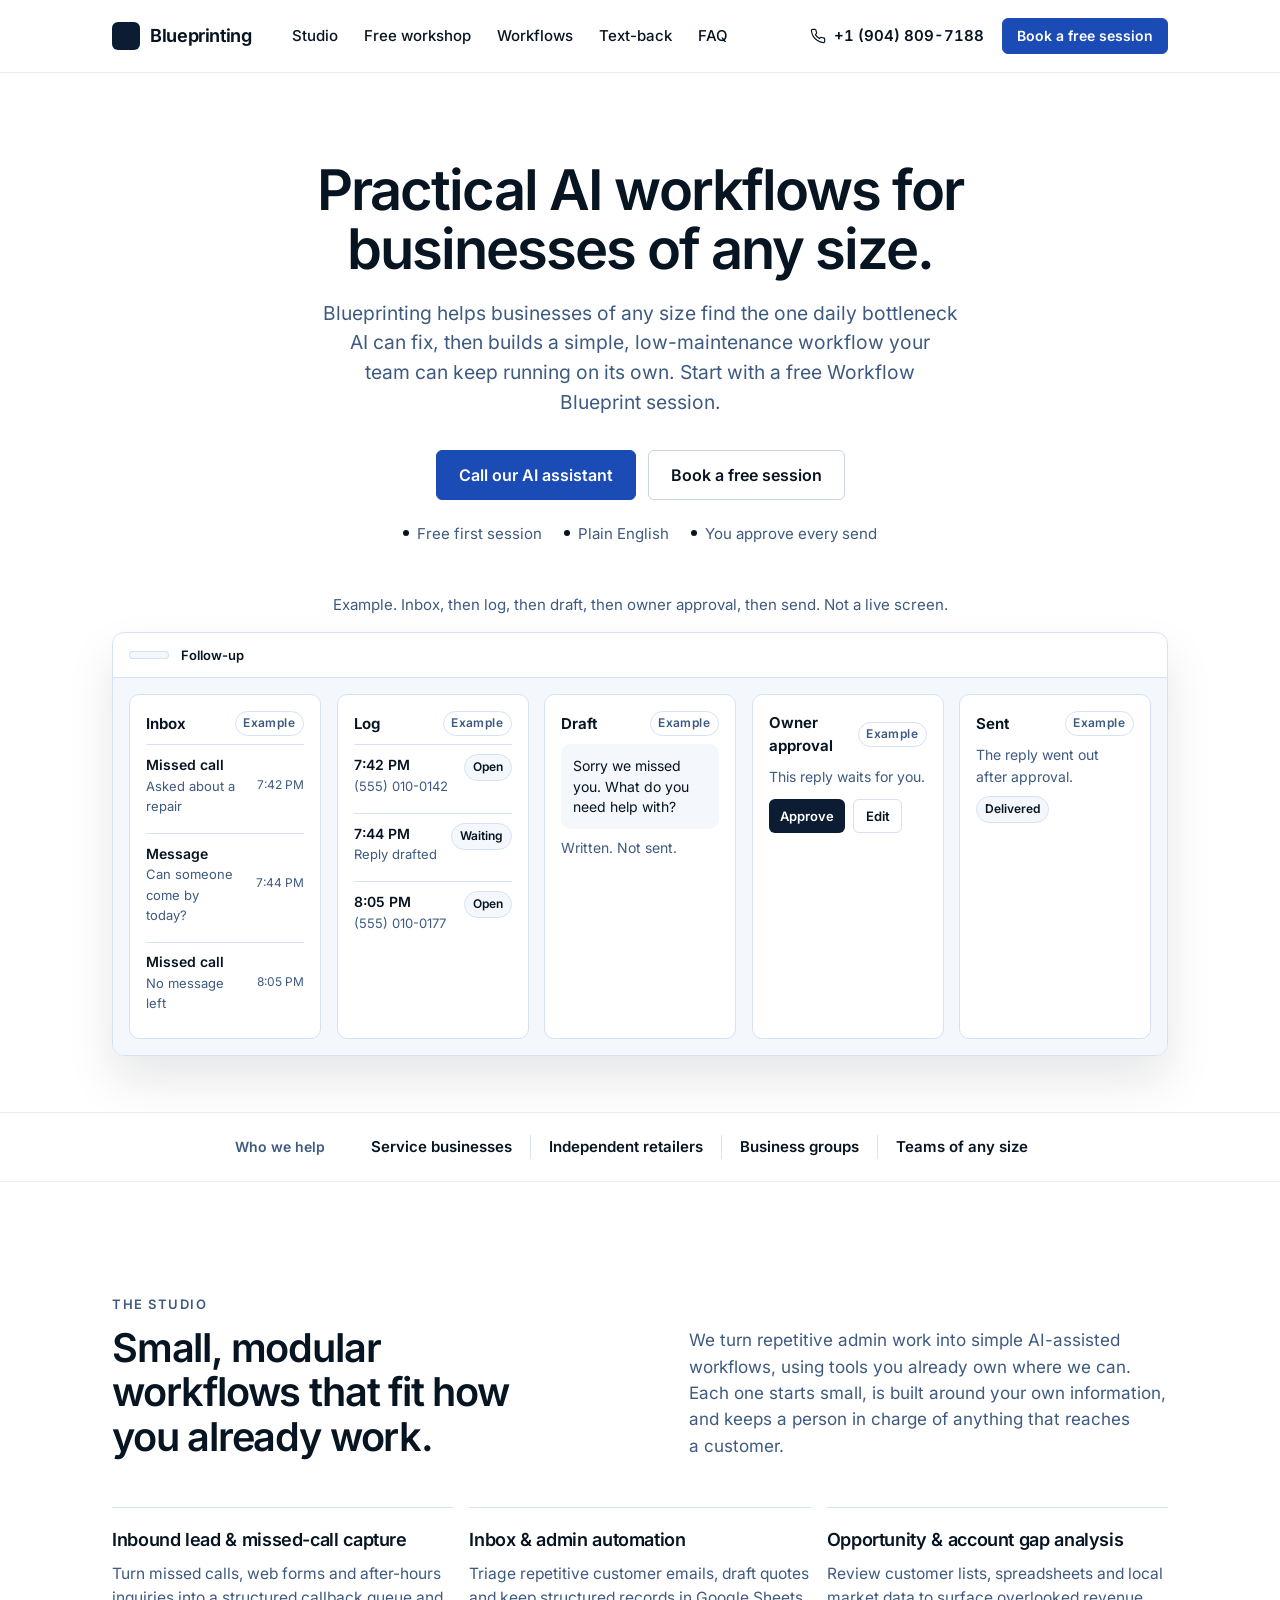
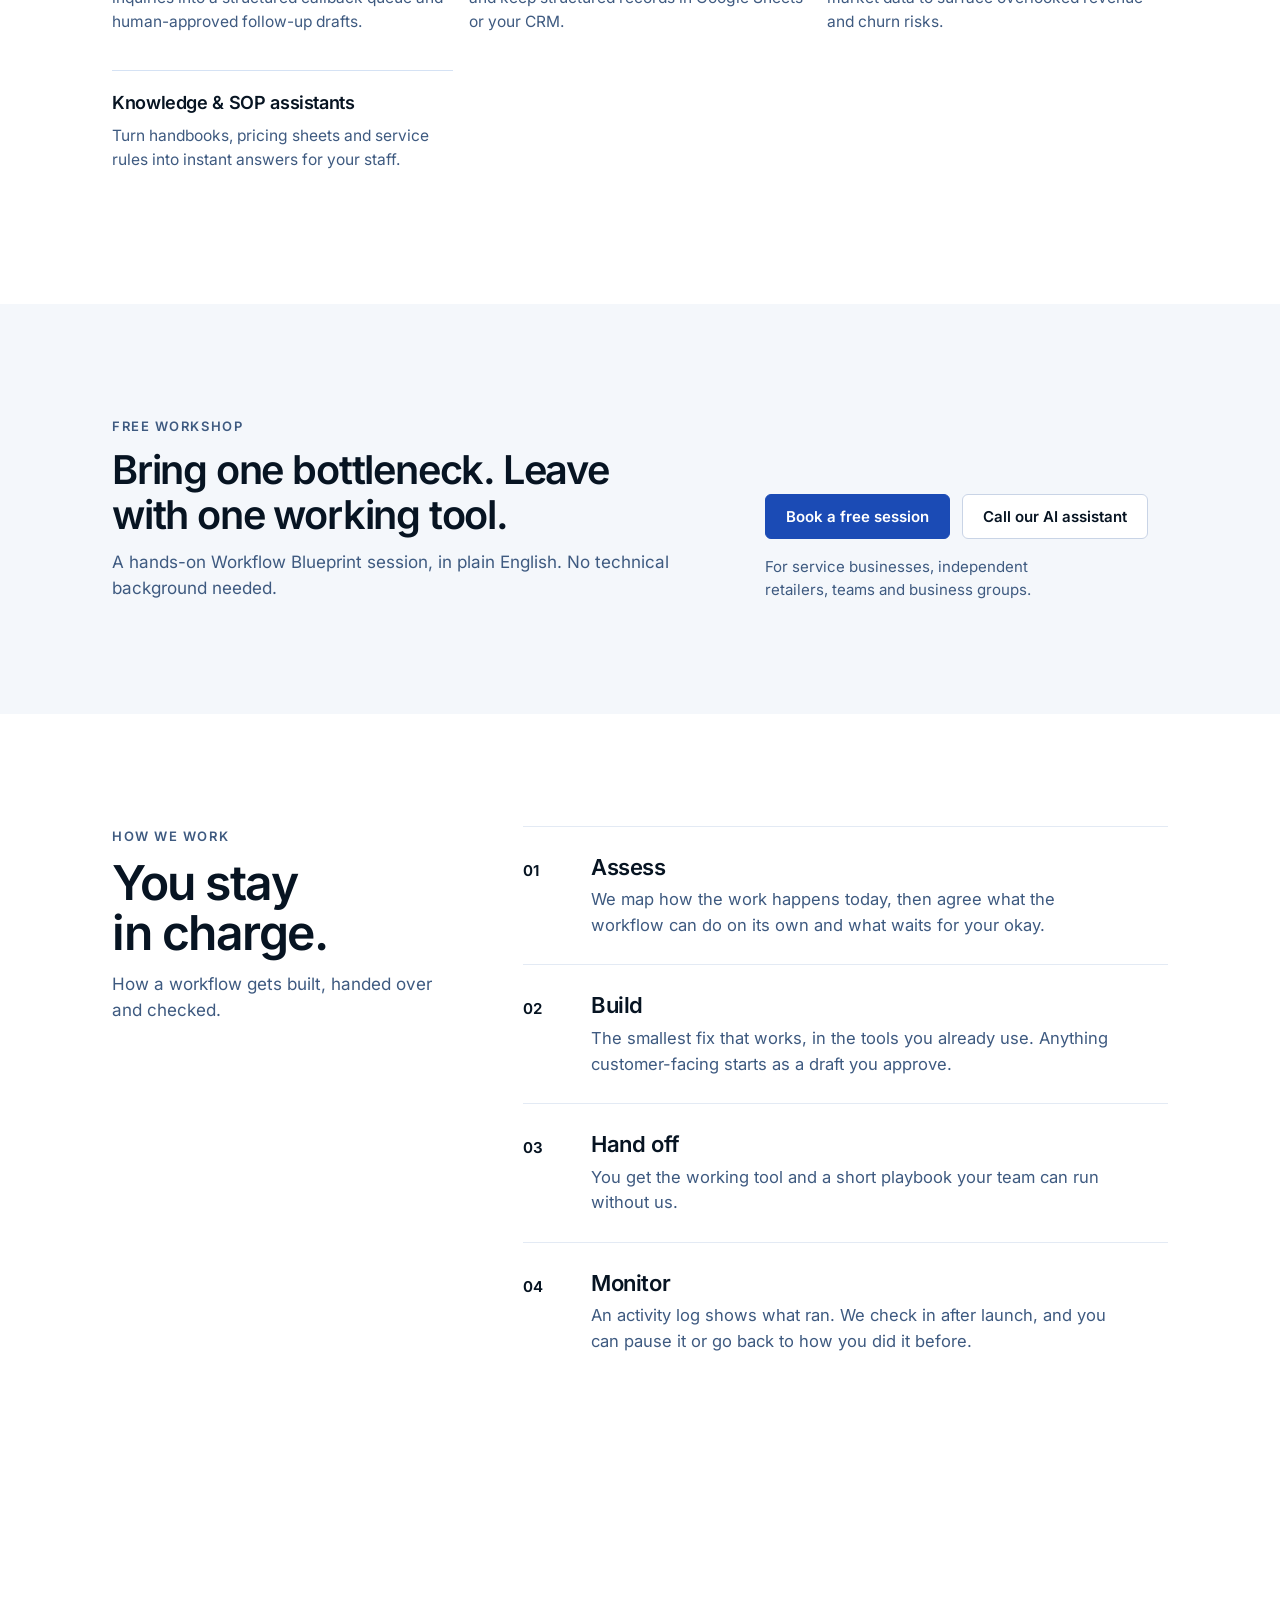
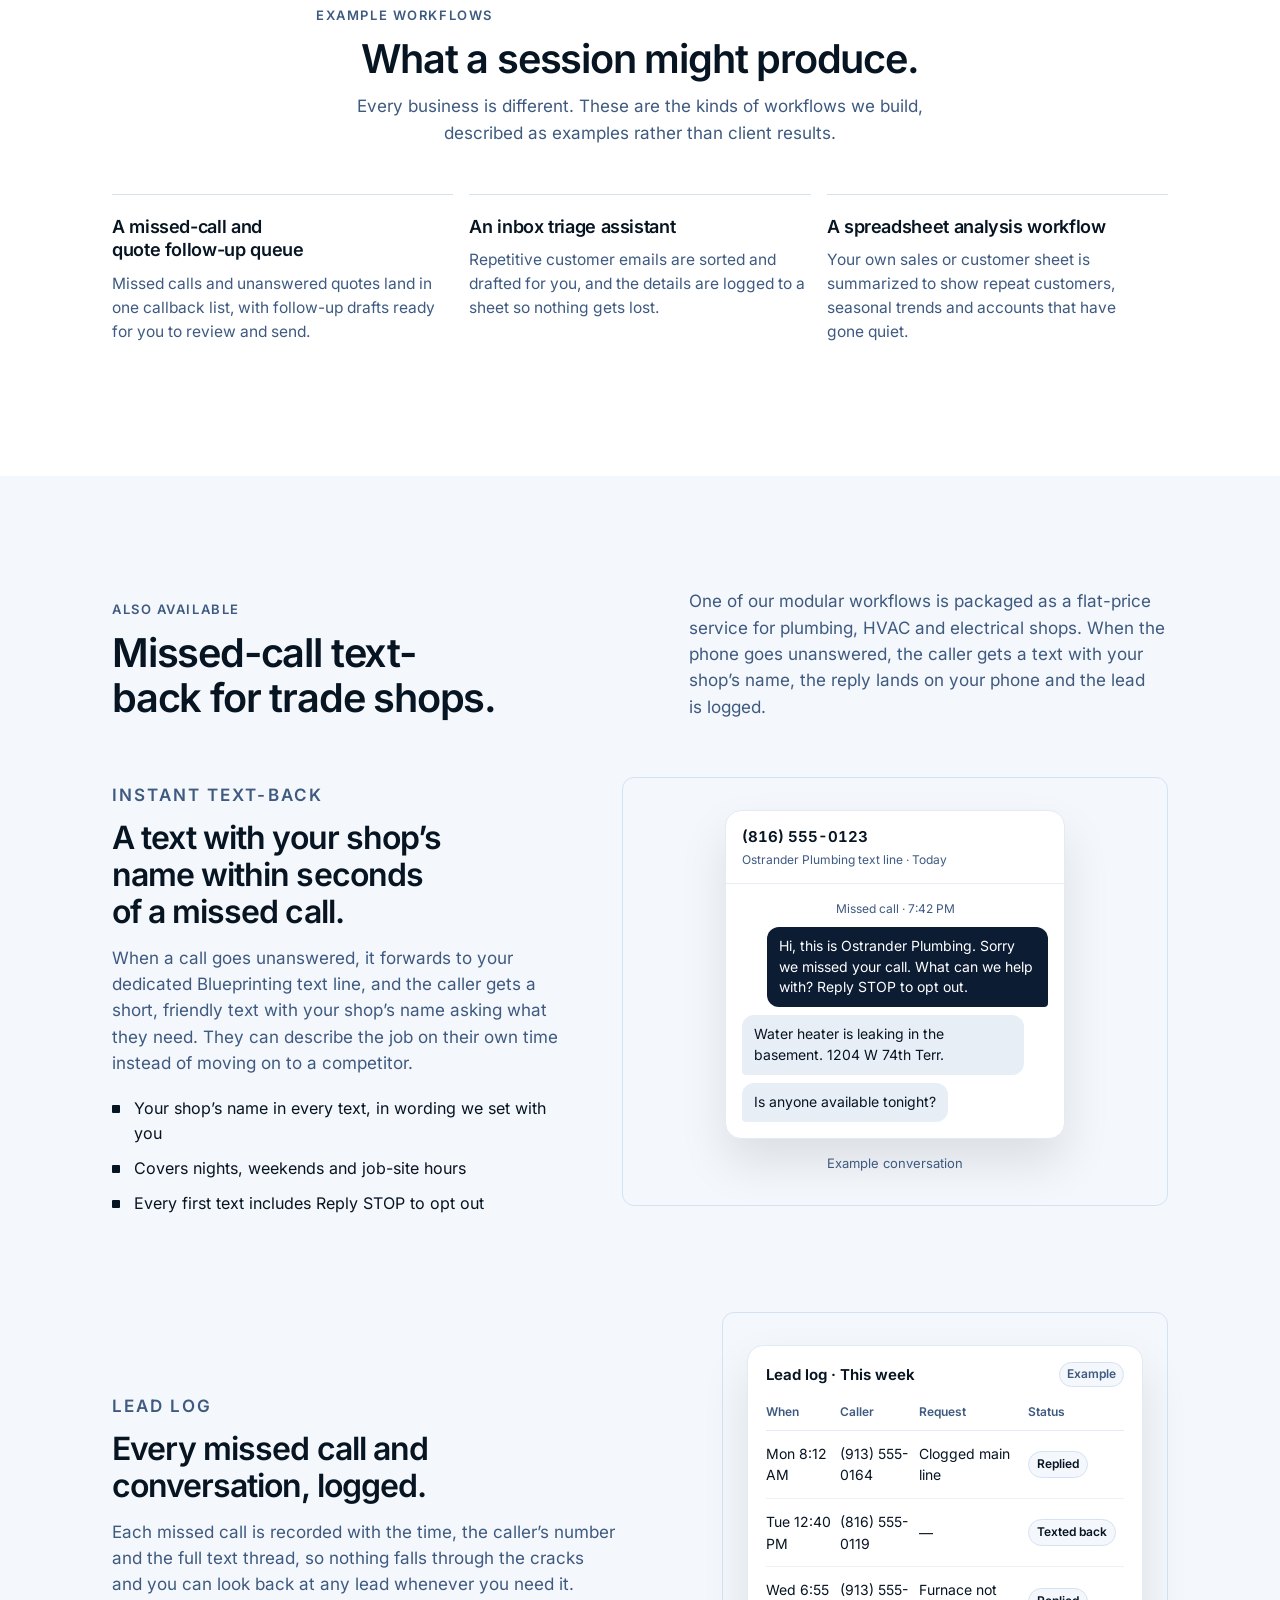
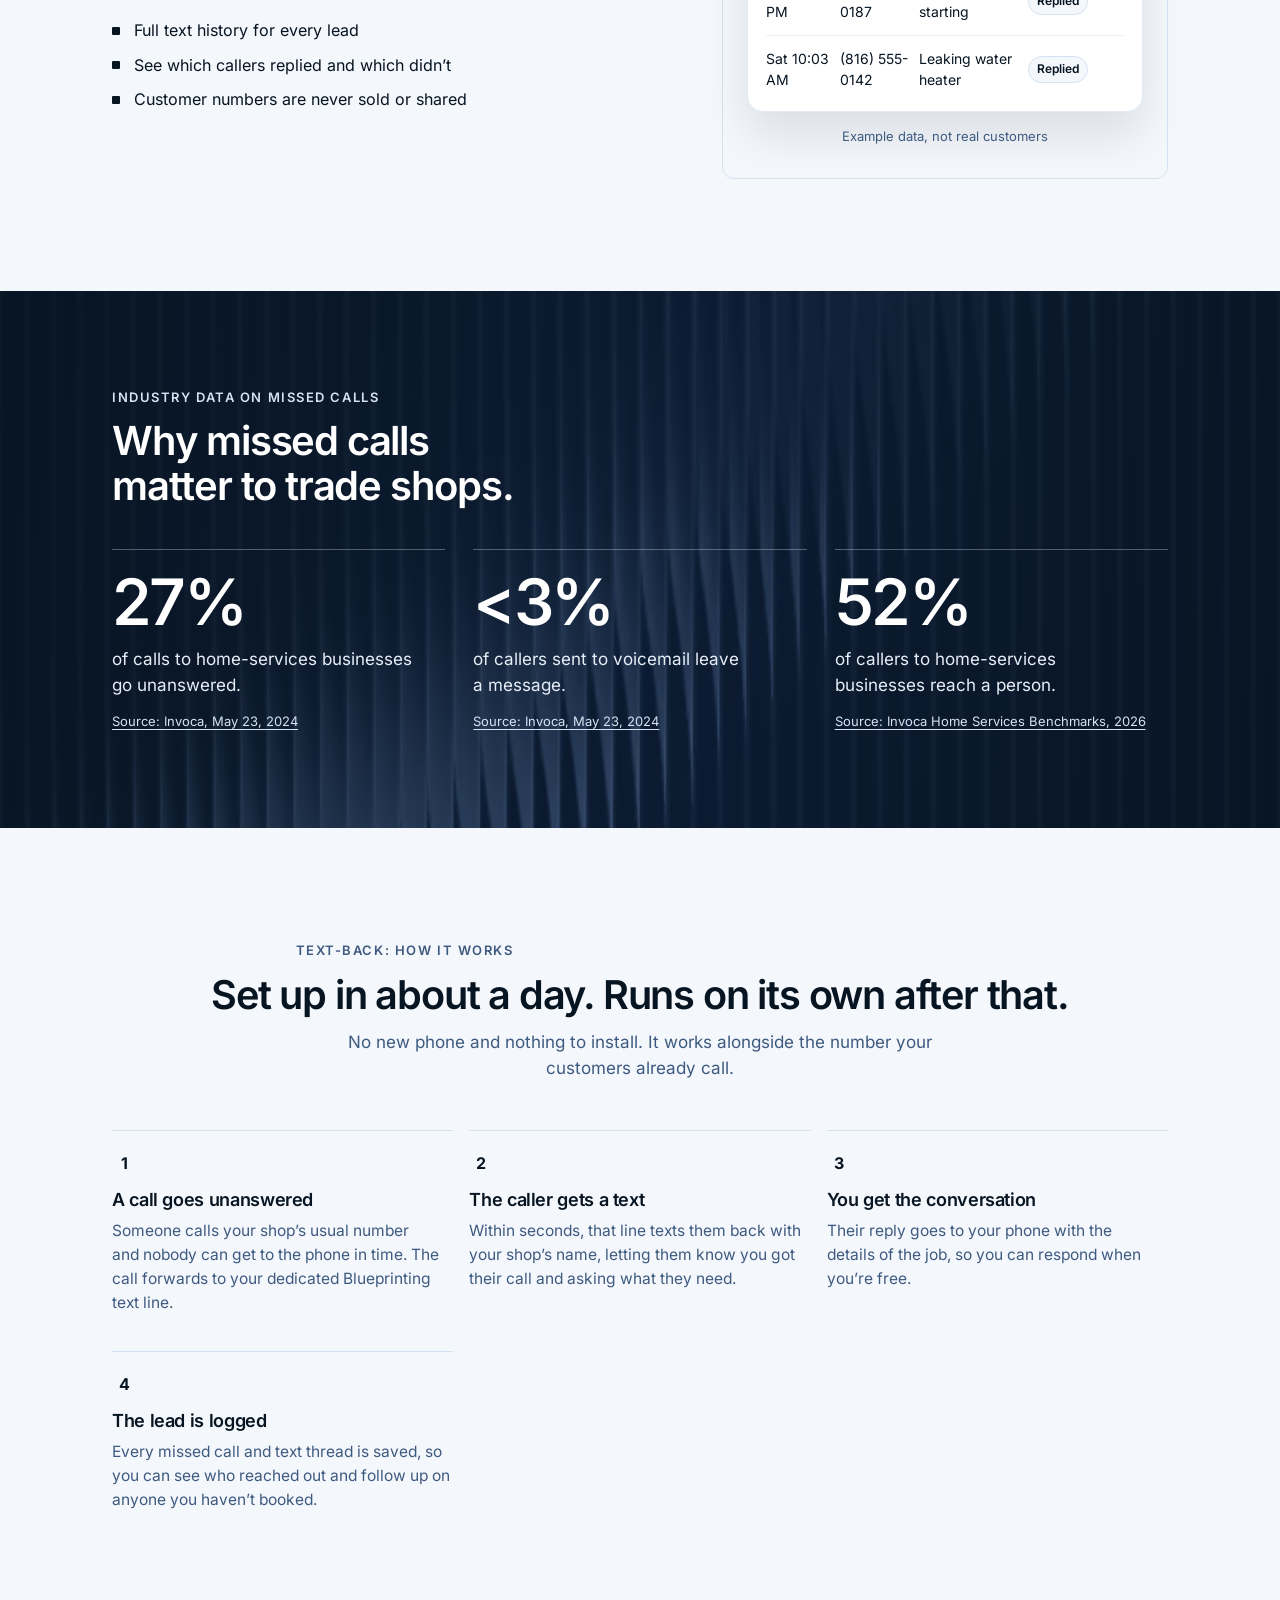
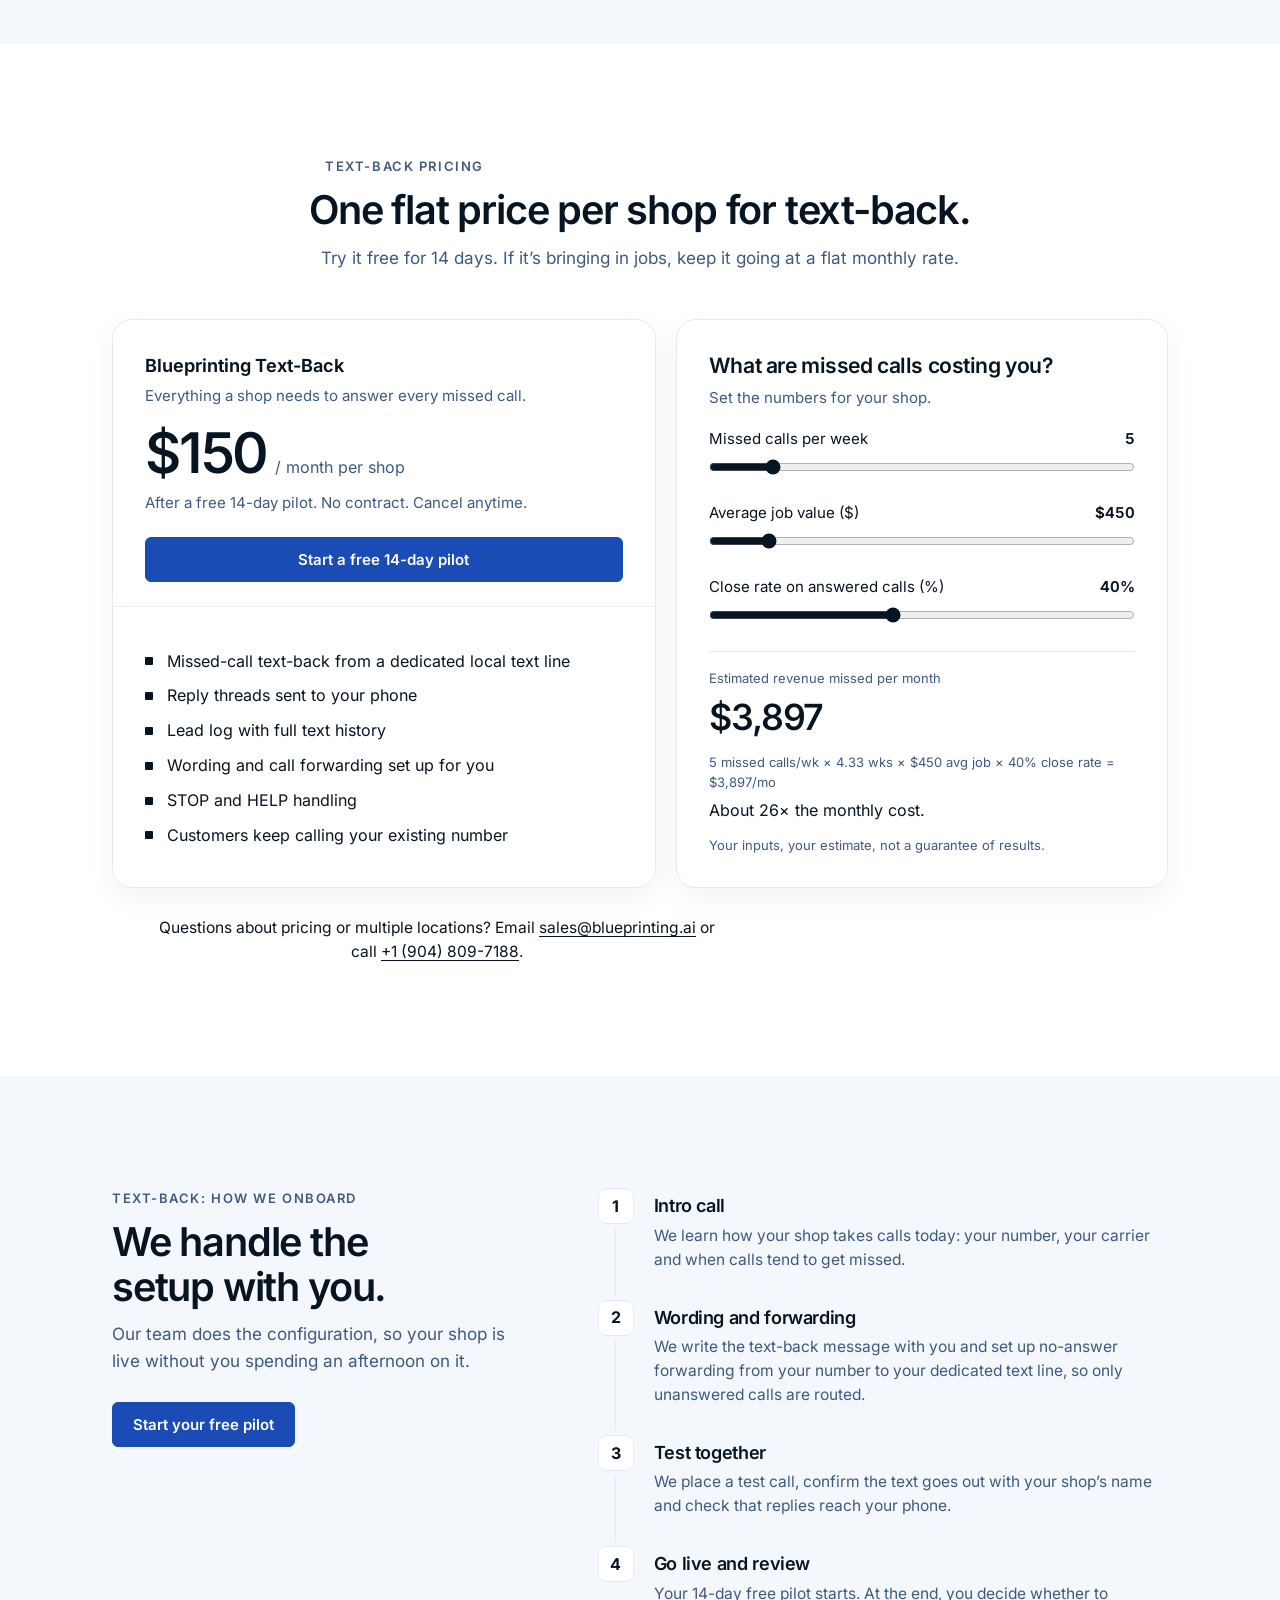
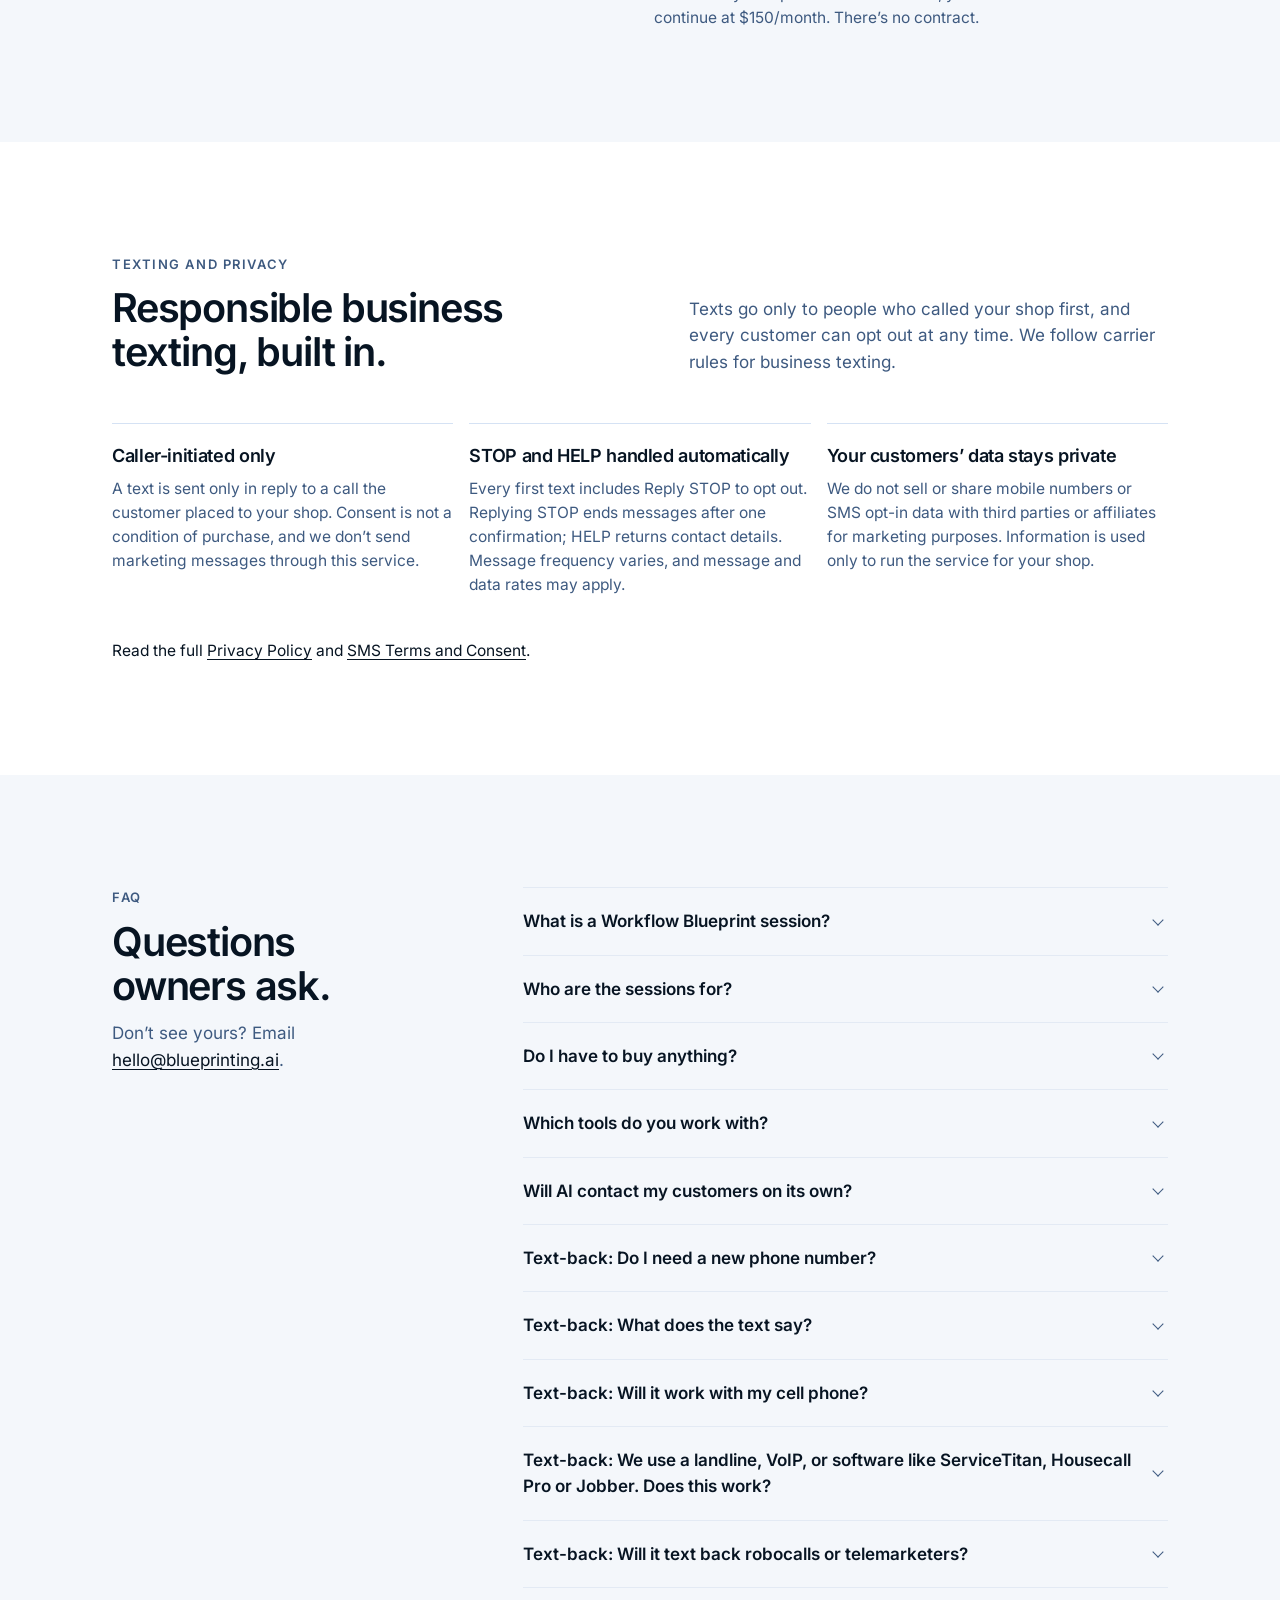
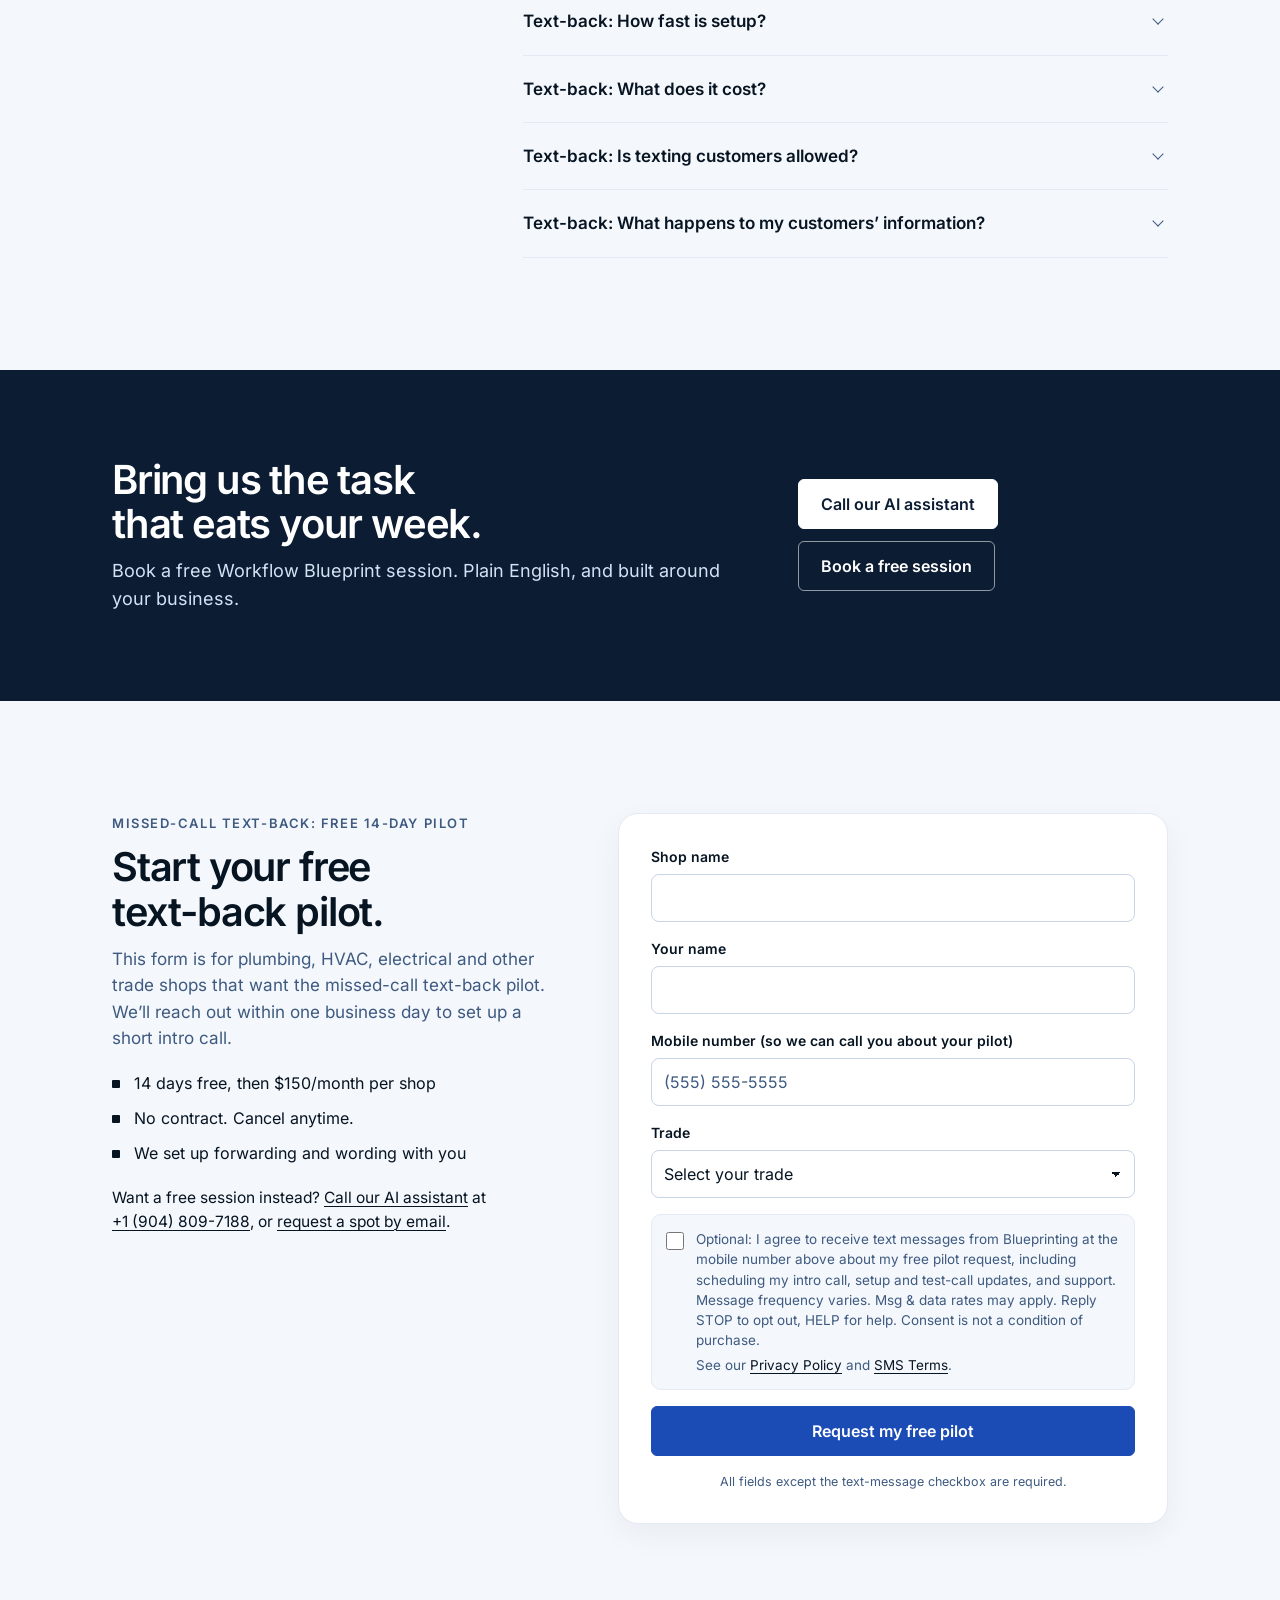
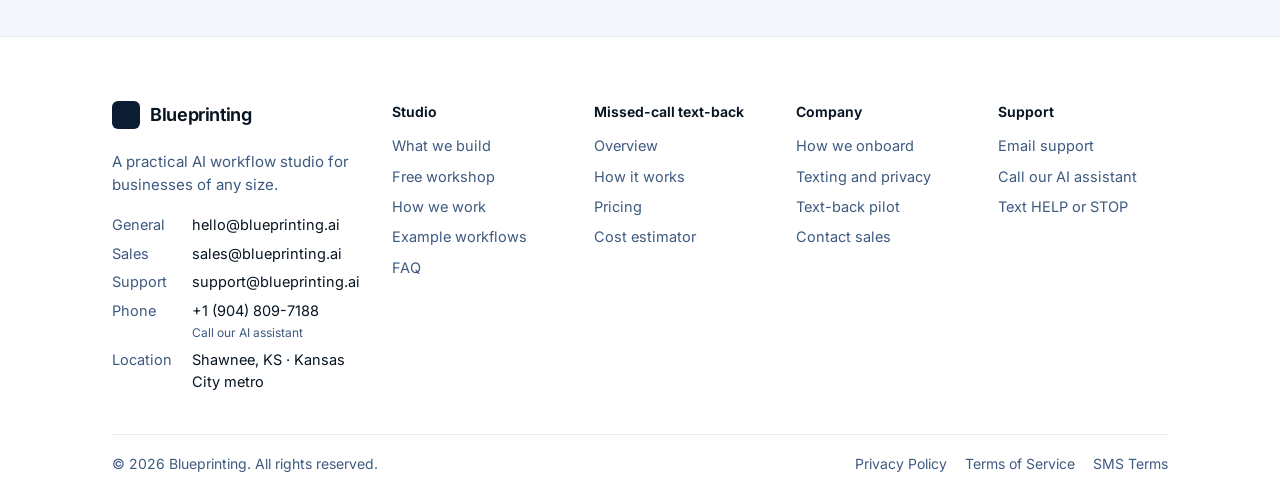
==== commit f04f78de: "Replace the line drawings with framed product UI. The follow-up workflow is now inbox, log, draft, a" ====
--- a/index.html
+++ b/index.html
@@ -7,6 +7,7 @@
 <title>Blueprinting | Practical AI workflows for businesses of any size</title>
 <meta name="description" content="Blueprinting is a practical, modular AI workflow studio. Bring your biggest daily bottleneck to a free Workflow Blueprint session and leave with one working, low-maintenance tool. Missed-call text-back for trade shops is also available.">
 <link rel="canonical" href="https://blueprinting.ai/">
+<meta name="color-scheme" content="light">
 <meta name="theme-color" content="#0B1C33">
 <meta property="og:type" content="website">
 <meta property="og:site_name" content="Blueprinting">
@@ -234,7 +235,7 @@
       </div>
     </nav>
     <div class="nav-actions">
-      <a class="nav-phone" href="tel:+19048097188" aria-label="Call our AI assistant at +1 (904) 809-7188" x-apple-data-detectors="false"><svg class="icon-phone" width="16" height="16" viewBox="0 0 24 24" fill="none" stroke="currentColor" stroke-width="1.75" stroke-linecap="round" stroke-linejoin="round" aria-hidden="true"><path d="M22 16.92v3a2 2 0 0 1-2.18 2 19.79 19.79 0 0 1-8.63-3.07 19.5 19.5 0 0 1-6-6 19.79 19.79 0 0 1-3.07-8.67A2 2 0 0 1 4.11 2h3a2 2 0 0 1 2 1.72c.13.96.36 1.9.7 2.81a2 2 0 0 1-.45 2.11L8.09 9.91a16 16 0 0 0 6 6l1.27-1.27a2 2 0 0 1 2.11-.45c.91.34 1.85.57 2.81.7A2 2 0 0 1 22 16.92z"/></svg>+1 (904) 809-7188</a>
+      <a class="nav-phone" href="tel:+19048097188" aria-label="Call our AI assistant at +1 (904) 809-7188" x-apple-data-detectors="false"><svg class="icon-phone" width="16" height="16" viewBox="0 0 24 24" fill="none" stroke="currentColor" stroke-width="1.75" stroke-linecap="round" stroke-linejoin="round" aria-hidden="true" focusable="false"><path d="M22 16.92v3a2 2 0 0 1-2.18 2 19.79 19.79 0 0 1-8.63-3.07 19.5 19.5 0 0 1-6-6 19.79 19.79 0 0 1-3.07-8.67A2 2 0 0 1 4.11 2h3a2 2 0 0 1 2 1.72c.13.96.36 1.9.7 2.81a2 2 0 0 1-.45 2.11L8.09 9.91a16 16 0 0 0 6 6l1.27-1.27a2 2 0 0 1 2.11-.45c.91.34 1.85.57 2.81.7A2 2 0 0 1 22 16.92z"/></svg>+1 (904) 809-7188</a>
       <a class="btn btn-primary btn-sm" href="mailto:hello@blueprinting.ai?subject=Free%20Workflow%20Blueprint%20session">Book a free session</a>
     </div>
     <button class="burger" id="burger" type="button" aria-label="Open menu" aria-expanded="false" aria-controls="menu"><span></span><span></span><span></span></button>
@@ -245,9 +246,9 @@
 <span id="top"></span>
 
 <!-- HERO -->
-<section class="hero">
+<section class="hero" aria-labelledby="hero-title">
   <div class="container hero-copy">
-    <h1>Practical AI workflows for businesses of any size.</h1>
+    <h1 id="hero-title">Practical AI workflows for businesses of any size.</h1>
     <p class="lead">Blueprinting helps businesses of any size find the one daily bottleneck AI can fix, then builds a simple, low-maintenance workflow your team can keep running on its own. Start with a free Workflow Blueprint session.</p>
     <div class="hero-ctas">
       <a class="btn btn-primary btn-lg" href="tel:+19048097188">Call our AI assistant</a>
@@ -260,83 +261,48 @@
     </ul>
   </div>
   <div class="container">
-    <figure class="explode" id="assembly">
-      <figcaption class="explode-cap">
-        <p class="explode-name">An example follow-up workflow, with the parts pulled apart.</p>
-      </figcaption>
-      <div class="explode-board">
-        <p class="stamp">Example</p>
-        <ol class="explode-row">
-          <li>
-            <div class="part">
-              <svg viewBox="0 0 160 100" fill="none" stroke="currentColor" stroke-width="1.6" aria-hidden="true">
-                <rect x="46" y="22" width="68" height="14" rx="2"/>
-                <rect x="34" y="42" width="92" height="14" rx="2"/>
-                <rect x="22" y="62" width="116" height="14" rx="2"/>
-              </svg>
-              <p class="callout"><span class="station">01</span> Inbox</p>
-              <p class="part-note">New mail lands here.</p>
-            </div>
-          </li>
-          <li>
-            <div class="part">
-              <svg viewBox="0 0 160 100" fill="none" stroke="currentColor" stroke-width="1.6" aria-hidden="true">
-                <rect x="18" y="16" width="124" height="68" rx="4"/>
-                <line x1="18" y1="34" x2="142" y2="34"/>
-                <line x1="18" y1="52" x2="142" y2="52"/>
-                <line x1="18" y1="70" x2="142" y2="70"/>
-                <line x1="58" y1="16" x2="58" y2="84"/>
-              </svg>
-              <p class="callout"><span class="station">02</span> Log</p>
-              <p class="part-note">The item is written down.</p>
-            </div>
-          </li>
-          <li>
-            <div class="part">
-              <svg viewBox="0 0 160 100" fill="none" stroke="currentColor" stroke-width="1.6" aria-hidden="true">
-                <path d="M46 14h46l18 16v54H46V14z"/>
-                <path d="M92 14v16h18"/>
-                <line x1="58" y1="44" x2="100" y2="44"/>
-                <line x1="58" y1="56" x2="94" y2="56"/>
-                <line x1="58" y1="68" x2="88" y2="68"/>
-              </svg>
-              <p class="callout"><span class="station">03</span> Draft</p>
-              <p class="part-note">A reply is written, not sent.</p>
-            </div>
-          </li>
-          <li>
-            <div class="part">
-              <svg viewBox="0 0 160 100" fill="none" stroke="currentColor" stroke-width="1.6" aria-hidden="true">
-                <circle cx="80" cy="50" r="26"/>
-                <path d="M62 50h36"/>
-              </svg>
-              <p class="callout"><span class="station">04</span> Owner approval</p>
-              <p class="part-note">Held here until you approve.</p>
-            </div>
-          </li>
-          <li>
-            <div class="part">
-              <svg viewBox="0 0 160 100" fill="none" stroke="currentColor" stroke-width="1.6" aria-hidden="true">
-                <path d="M36 70h88l-8 14H44L36 70z"/>
-                <rect x="54" y="22" width="52" height="32" rx="3"/>
-                <line x1="64" y1="34" x2="96" y2="34"/>
-                <line x1="64" y1="44" x2="86" y2="44"/>
-              </svg>
-              <p class="callout"><span class="station">05</span> Send</p>
-              <p class="part-note">Only then does it leave.</p>
-            </div>
-          </li>
-        </ol>
-        <p class="dim-caption"><span class="dim-line" aria-hidden="true"></span>Held between approval and send. Not a live screen.</p>
+    <figure class="product" id="assembly">
+      <figcaption>Example. Inbox, then log, then draft, then owner approval, then send. Not a live screen.</figcaption>
+      <div class="product-frame" aria-hidden="true" inert>
+        <div class="product-bar"><span class="product-dots" aria-hidden="true"></span><span>Follow-up</span></div>
+        <div class="product-row">
+          <div class="panel">
+            <div class="panel-top"><span>Inbox</span><span class="ex">Example</span></div>
+            <div class="row"><span class="row-main">Missed call<span>Asked about a repair</span></span><span class="row-meta">7:42 PM</span></div>
+            <div class="row"><span class="row-main">Message<span>Can someone come by today?</span></span><span class="row-meta">7:44 PM</span></div>
+            <div class="row"><span class="row-main">Missed call<span>No message left</span></span><span class="row-meta">8:05 PM</span></div>
+          </div>
+          <div class="panel">
+            <div class="panel-top"><span>Log</span><span class="ex">Example</span></div>
+            <div class="row"><span class="row-main">7:42 PM<span>(555) 010-0142</span></span><span class="chip">Open</span></div>
+            <div class="row"><span class="row-main">7:44 PM<span>Reply drafted</span></span><span class="chip">Waiting</span></div>
+            <div class="row"><span class="row-main">8:05 PM<span>(555) 010-0177</span></span><span class="chip">Open</span></div>
+          </div>
+          <div class="panel">
+            <div class="panel-top"><span>Draft</span><span class="ex">Example</span></div>
+            <div class="draft">Sorry we missed you. What do you need help with?</div>
+            <p class="panel-note">Written. Not sent.</p>
+          </div>
+          <div class="panel">
+            <div class="panel-top"><span>Owner approval</span><span class="ex">Example</span></div>
+            <p class="panel-note">This reply waits for you.</p>
+            <div class="fake-actions"><span class="fake">Approve</span><span class="fake fake-quiet">Edit</span></div>
+          </div>
+          <div class="panel">
+            <div class="panel-top"><span>Sent</span><span class="ex">Example</span></div>
+            <p class="panel-note">The reply went out after approval.</p>
+            <span class="chip">Delivered</span>
+          </div>
+        </div>
       </div>
     </figure>
   </div>
 </section>
 
 <!-- LOCAL STRIP -->
-<section class="strip" aria-label="Who Blueprinting works with">
+<section class="strip" aria-labelledby="who-h">
   <div class="container strip-in">
-    <p class="strip-label">Who we help</p>
+    <h2 id="who-h" class="strip-label">Who we help</h2>
     <ul class="strip-list">
       <li>Service businesses</li>
       <li>Independent retailers</li>
@@ -347,12 +313,12 @@
 </section>
 
 <!-- STUDIO -->
-<section class="section" id="studio">
+<section class="section" id="studio" aria-labelledby="studio-h">
   <div class="container">
     <div class="section-head split">
       <div>
         <p class="eyebrow">The studio</p>
-        <h2>Small, modular workflows that fit how you already work.</h2>
+        <h2 id="studio-h">Small, modular workflows that fit how you already work.</h2>
       </div>
       <p class="section-sub">We turn repetitive admin work into simple AI-assisted workflows, using tools you already own where we can. Each one starts small, is built around your own information, and keeps a person in charge of anything that reaches a customer.</p>
     </div>
@@ -378,11 +344,11 @@
 </section>
 
 <!-- SESSION -->
-<section class="section section-alt" id="session">
+<section class="section section-alt" id="session" aria-labelledby="session-h">
   <div class="container session-band">
     <div class="session-copy">
       <p class="eyebrow">Free workshop</p>
-      <h2>Bring one bottleneck. Leave with one working tool.</h2>
+      <h2 id="session-h">Bring one bottleneck. Leave with one working tool.</h2>
       <p class="section-sub">A hands-on Workflow Blueprint session, in plain English. No technical background needed.</p>
     </div>
     <div class="session-side">
@@ -396,11 +362,11 @@
 </section>
 
 <!-- HOW WE WORK -->
-<section class="section" id="process">
+<section class="section" id="process" aria-labelledby="process-h">
   <div class="container process">
     <div class="process-head">
       <p class="eyebrow">How we work</p>
-      <h2>You stay in charge.</h2>
+      <h2 id="process-h">You stay in charge.</h2>
       <p class="section-sub">How a workflow gets built, handed over and checked.</p>
     </div>
     <ol class="process-list">
@@ -425,11 +391,11 @@
 </section>
 
 <!-- EXAMPLE WORKFLOWS -->
-<section class="section" id="workflows">
+<section class="section" id="workflows" aria-labelledby="workflows-h">
   <div class="container">
     <div class="section-head center">
       <p class="eyebrow">Example workflows</p>
-      <h2>What a session might produce.</h2>
+      <h2 id="workflows-h">What a session might produce.</h2>
       <p class="section-sub">Every business is different. These are the kinds of workflows we build, described as examples rather than client results.</p>
     </div>
     <div class="trust-grid">
@@ -450,12 +416,12 @@
 </section>
 
 <!-- TEXT-BACK INTRO -->
-<section class="section section-alt" id="text-back">
+<section class="section section-alt" id="text-back" aria-labelledby="textback-h">
   <div class="container">
     <div class="section-head split">
       <div>
         <p class="eyebrow">Also available</p>
-        <h2>Missed-call text-back for trade shops.</h2>
+        <h2 id="textback-h">Missed-call text-back for trade shops.</h2>
       </div>
       <p class="section-sub">One of our modular workflows is packaged as a flat-price service for plumbing, HVAC and electrical shops. When the phone goes unanswered, the caller gets a text with your shop&rsquo;s name, the reply lands on your phone and the lead is logged.</p>
     </div>
@@ -541,11 +507,11 @@
 </section>
 
 <!-- HOW IT WORKS -->
-<section class="section section-alt" id="how">
+<section class="section section-alt" id="how" aria-labelledby="how-h">
   <div class="container">
     <div class="section-head center">
       <p class="eyebrow">Text-back: how it works</p>
-      <h2>Set up in about a day. Runs on its own after that.</h2>
+      <h2 id="how-h">Set up in about a day. Runs on its own after that.</h2>
       <p class="section-sub">No new phone and nothing to install. It works alongside the number your customers already call.</p>
     </div>
     <ol class="steps">
@@ -574,11 +540,11 @@
 </section>
 
 <!-- PRICING -->
-<section class="section" id="pricing">
+<section class="section" id="pricing" aria-labelledby="pricing-h">
   <div class="container">
     <div class="section-head center">
       <p class="eyebrow">Text-back pricing</p>
-      <h2>One flat price per shop for text-back.</h2>
+      <h2 id="pricing-h">One flat price per shop for text-back.</h2>
       <p class="section-sub">Try it free for 14 days. If it&rsquo;s bringing in jobs, keep it going at a flat monthly rate.</p>
     </div>
     <div class="pricing">
@@ -629,11 +595,11 @@
 </section>
 
 <!-- ONBOARDING -->
-<section class="section section-alt" id="onboarding">
+<section class="section section-alt" id="onboarding" aria-labelledby="onboard-h">
   <div class="container onboard">
     <div class="onboard-copy">
       <p class="eyebrow">Text-back: how we onboard</p>
-      <h2>We handle the setup with you.</h2>
+      <h2 id="onboard-h">We handle the setup with you.</h2>
       <p class="section-sub">Our team does the configuration, so your shop is live without you spending an afternoon on it.</p>
       <a class="btn btn-primary" href="#start-pilot">Start your free pilot</a>
     </div>
@@ -659,13 +625,13 @@
 </section>
 
 <!-- TEXTING & PRIVACY -->
-<section class="section" id="sms-terms">
+<section class="section" id="sms-terms" aria-labelledby="sms-h">
   <span id="privacy" class="anchor-alias"></span>
   <div class="container">
     <div class="section-head split">
       <div>
         <p class="eyebrow">Texting and privacy</p>
-        <h2>Responsible business texting, built in.</h2>
+        <h2 id="sms-h">Responsible business texting, built in.</h2>
       </div>
       <p class="section-sub">Texts go only to people who called your shop first, and every customer can opt out at any time. We follow carrier rules for business texting.</p>
     </div>
@@ -688,11 +654,11 @@
 </section>
 
 <!-- FAQ -->
-<section class="section section-alt" id="faq">
+<section class="section section-alt" id="faq" aria-labelledby="faq-h">
   <div class="container faq-wrap">
     <div class="faq-head">
       <p class="eyebrow">FAQ</p>
-      <h2>Questions owners ask.</h2>
+      <h2 id="faq-h">Questions owners ask.</h2>
       <p class="section-sub">Don&rsquo;t see yours? Email <a href="mailto:hello@blueprinting.ai">hello@blueprinting.ai</a>.</p>
     </div>
     <div class="faq">
@@ -757,10 +723,10 @@
 </section>
 
 <!-- FINAL CTA -->
-<section class="cta-band" id="contact">
+<section class="cta-band" id="contact" aria-labelledby="contact-h">
   <div class="container cta-in">
     <div>
-      <h2>Bring us the task that eats your week.</h2>
+      <h2 id="contact-h">Bring us the task that eats your week.</h2>
       <p>Book a free Workflow Blueprint session. Plain English, and built around your business.</p>
     </div>
     <div class="cta-actions">
--- a/styles.css
+++ b/styles.css
@@ -8,39 +8,40 @@
 :root{
   --ink:#071422;
   --navy:#0B1C33;
-  --blue:#1B4BB5;
-  --blue-press:#12367F;
+  --cta:#1B4BB5;
+  --cta-press:#12367F;
   --steel:#3E5A80;
   --wash:#D5E2F4;
   --paper:#FFFFFF;
   --mist:#F4F7FB;
-  --nav-h:72px;
-  --shadow:0 18px 50px rgba(7,20,34,.10);
-  --radius:16px;
+  --nav-h:4.5rem;
+  --shadow:0 1.5rem 3rem rgba(7,20,34,.10);
+  --s1:0.5rem;--s2:1rem;--s3:1.5rem;--s4:2rem;--s5:2.5rem;--s6:3rem;--s8:4rem;--s10:5rem;--s12:6rem;
 }
 *,*::before,*::after{box-sizing:border-box}
-html{-webkit-text-size-adjust:100%}
+html{color-scheme:light;-webkit-text-size-adjust:100%}
 @media (prefers-reduced-motion:no-preference){html{scroll-behavior:smooth}}
 [id]{scroll-margin-top:5.5rem}
 [hidden]{display:none!important}
 body{
   margin:0;
   font-family:Inter,system-ui,-apple-system,"Segoe UI",Roboto,Arial,sans-serif;
-  font-size:17px;line-height:1.6;color:var(--ink);background:var(--paper);
-  -webkit-font-smoothing:antialiased;text-rendering:optimizeLegibility;
+  font-size:1rem;line-height:1.55;color:var(--ink);background:var(--paper);
+  -webkit-font-smoothing:antialiased;
 }
 img{max-width:100%;height:auto;display:block}
-a{color:var(--blue);text-underline-offset:3px}
-a:hover{text-decoration:underline}
-h1,h2,h3,h4{color:var(--ink);margin:0;font-weight:560;letter-spacing:-.03em;text-wrap:balance}
-p{margin:0}
+a{color:var(--ink);text-decoration-thickness:1px;text-underline-offset:3px}
+a:hover{color:var(--navy)}
+h1,h2,h3{color:var(--ink);margin:0;font-weight:600;letter-spacing:-.03em;text-wrap:balance}
+h4{color:var(--ink);margin:0;font-weight:600}
+p{margin:0;max-inline-size:65ch}
+@supports (text-wrap:pretty){p{text-wrap:pretty}}
 ul,ol{margin:0;padding:0;list-style:none}
-::selection{background:#E7EEF8;color:var(--ink)}
-.container{width:100%;max-width:1120px;margin:0 auto;padding:0 32px}
-.skip{position:absolute;left:-9999px;top:12px;background:#fff;color:var(--ink);padding:8px 12px;z-index:400;border-radius:6px}
-.skip:focus{left:12px}
-:focus-visible{outline:2px solid var(--blue);outline-offset:3px}
-.footer :focus-visible,.cta-band :focus-visible,.stats :focus-visible{outline-color:#fff}
+::selection{background:var(--mist);color:var(--ink)}
+.container{width:100%;max-width:70rem;margin:0 auto;padding:0 2rem}
+.skip{position:absolute;left:-9999px;top:0.5rem;background:#fff;color:var(--ink);padding:0.5rem 0.75rem;z-index:400;border-radius:6px}
+.skip:focus{left:0.5rem}
+:focus-visible{outline:2px solid var(--ink);outline-offset:3px}
 
 .btn{
   display:inline-flex;align-items:center;justify-content:center;gap:8px;
@@ -52,8 +53,8 @@
 .btn-sm{padding:10px 14px;font-size:14px}
 .btn-lg{padding:16px 22px;font-size:16px}
 .btn-block{width:100%}
-.btn-primary{background:var(--blue);color:#fff;border-color:var(--blue)}
-.btn-primary:hover{background:var(--blue-press);border-color:var(--blue-press)}
+.btn-primary{background:var(--cta);color:#fff;border-color:var(--cta)}
+.btn-primary:hover{background:var(--cta-press);border-color:var(--cta-press)}
 .btn-secondary{background:#fff;color:var(--ink);border-color:#C9D4E6}
 .btn-secondary:hover{background:var(--mist);border-color:#B7C6DC}
 .btn-white{background:#fff;color:var(--navy);border-color:#fff}
@@ -63,8 +64,8 @@
 
 .logo{display:inline-flex;align-items:center;gap:10px;color:var(--ink);text-decoration:none}
 .logo:hover{text-decoration:none}
-.logo-mark{width:28px;height:28px;border-radius:6px;background:var(--navy);position:relative;flex:none}
-.logo-mark span{position:absolute;left:6px;top:6px;width:16px;height:16px;border:1.5px solid #fff;border-right-color:var(--blue);border-bottom-color:var(--blue);border-radius:2px}
+.logo-mark{width:1.75rem;height:1.75rem;border-radius:6px;background:var(--navy);flex:none}
+.logo-mark span{display:none}
 .logo-word{font-weight:650;font-size:18px;letter-spacing:-.02em}
 .footer .logo{color:var(--ink)}
 
@@ -72,80 +73,73 @@
 .nav-in{height:var(--nav-h);display:flex;align-items:center;gap:28px}
 .nav-links{display:flex;align-items:center;gap:26px;margin-left:12px}
 .nav-links>a{color:var(--ink);font-size:15px;font-weight:500;text-decoration:none}
-.nav-links>a:hover{color:var(--blue)}
+.nav-links>a:hover{color:var(--navy)}
 .nav-mobile-cta{display:none}
 .nav-actions{margin-left:auto;display:flex;align-items:center;gap:18px}
 .nav-phone{display:inline-flex;align-items:center;gap:8px;color:var(--ink);font-size:15px;font-weight:600;text-decoration:none;font-variant-numeric:tabular-nums}
-.nav-phone:hover{color:var(--blue)}
-.icon-phone{flex:0 0 auto;color:var(--blue)}
+.nav-phone:hover{color:var(--navy)}
+.icon-phone{flex:0 0 auto;color:var(--ink)}
 .burger{display:none;margin-left:auto;width:44px;height:44px;border:1px solid #C9D4E6;border-radius:8px;background:#fff;padding:0;cursor:pointer;flex-direction:column;align-items:center;justify-content:center;gap:5px}
 .burger span{display:block;width:18px;height:1.5px;background:var(--ink)}
 
 .eyebrow,.feature-kicker,.legal-side-h{
-  font-size:13px;font-weight:600;letter-spacing:.14em;text-transform:uppercase;color:var(--blue);margin:0 0 14px;
-}
-h1{font-size:64px;line-height:1.05;letter-spacing:-.035em;font-weight:560}
-h2{font-size:44px;line-height:1.12;font-weight:560}
-h3{font-size:20px;line-height:1.3;letter-spacing:-.02em}
-.lead,.section-sub,.part-note{text-wrap:pretty}
-.lead{font-size:19px;line-height:1.55;color:var(--steel);margin:20px auto 0;max-width:40rem}
-.section-sub{font-size:18px;line-height:1.55;color:var(--steel);margin-top:14px;max-width:40rem}
+  font-size:0.8125rem;font-weight:600;letter-spacing:.12em;text-transform:uppercase;color:var(--steel);margin:0 0 0.75rem;
+}
+h1{font-size:clamp(2rem, 1.2rem + 3vw, 3.5rem);line-height:1.05;letter-spacing:-.035em}
+h2{font-size:clamp(1.75rem, 1.2rem + 1.6vw, 2.75rem);line-height:1.12}
+h3{font-size:clamp(1.125rem, 1rem + 0.4vw, 1.35rem);line-height:1.3;letter-spacing:-.02em}
+.lead{font-size:clamp(1.05rem, 0.95rem + 0.4vw, 1.2rem);line-height:1.55;color:var(--steel);margin:1.25rem auto 0;max-inline-size:40rem}
+.section-sub{font-size:1.0625rem;line-height:1.55;color:var(--steel);margin-top:0.75rem;max-inline-size:40rem}
 
 .hero{padding:88px 0 32px;background:#fff;text-align:center}
 .hero-copy{max-width:860px}
 .hero-ctas{display:flex;flex-wrap:wrap;gap:12px;margin-top:32px;justify-content:center;align-items:center}
 .hero-points{display:flex;flex-wrap:wrap;gap:10px 22px;margin:22px 0 0;justify-content:center;font-size:15px;color:var(--steel)}
 .hero-points li{display:flex;align-items:center;gap:8px}
-.hero-points li::before{content:"";width:6px;height:6px;border-radius:50%;background:var(--blue);flex:none}
-
-/* Large product visual */
-.explode{margin:56px auto 28px;text-align:left}
-.explode-cap{text-align:center;margin-bottom:16px}
-.explode-name{font-size:15px;color:var(--steel)}
-.explode-board{
-  position:relative;
-  background-color:var(--mist);
-  background-image:
-    linear-gradient(rgba(27,75,181,.08) 1px, transparent 1px),
-    linear-gradient(90deg, rgba(27,75,181,.08) 1px, transparent 1px);
-  background-size:28px 28px;
-  border:1px solid #E3EAF4;
-  border-radius:20px;
-  box-shadow:var(--shadow);
-  padding:56px 28px 22px;
-}
-.stamp{
-  position:absolute;top:16px;right:16px;margin:0;
-  background:#fff;color:var(--blue);border:1px solid var(--wash);
-  border-radius:6px;padding:4px 10px;font-size:13px;font-weight:650;
-}
-.explode-row{
-  display:grid;grid-template-columns:repeat(5,minmax(0,1fr));
-  gap:14px;align-items:stretch;
-}
-.explode-row li:nth-child(1){margin-top:48px}
-.explode-row li:nth-child(2){margin-top:32px}
-.explode-row li:nth-child(3){margin-top:16px}
-.explode-row li:nth-child(4){margin-top:6px}
-.part{
-  height:100%;
-  background:#fff;border:1px solid #E3EAF4;border-radius:14px;
-  box-shadow:0 8px 24px rgba(7,20,34,.05);
-  padding:18px 14px 16px;color:var(--blue);
-}
-.part svg{display:block;width:100%;height:148px;margin-bottom:8px}
-.callout{margin-top:4px;color:var(--ink);font-size:15px;font-weight:650;letter-spacing:-.02em;line-height:1.3}
-.station{display:block;font-size:12px;font-weight:650;letter-spacing:.08em;color:var(--blue);margin-bottom:4px}
-.part-note{margin-top:6px;font-size:14px;line-height:1.4;color:var(--steel)}
-.dim-caption{
-  display:flex;align-items:center;gap:12px;justify-content:center;
-  margin:18px 0 0;font-size:13px;color:var(--steel);
-}
-.dim-line{width:48px;height:1px;background:var(--blue);opacity:.45}
+.hero-points li::before{content:"";width:0.375rem;height:0.375rem;border-radius:50%;background:var(--ink);flex:none}
+
+.product{margin:3rem auto 1.5rem;text-align:left}
+.product figcaption{text-align:center;margin-bottom:1rem;color:var(--steel);font-size:0.9375rem;max-inline-size:46rem;margin-inline:auto}
+.product-frame{
+  background:#fff;border:1px solid var(--wash);border-radius:12px;
+  box-shadow:var(--shadow);overflow:hidden;
+}
+.product-bar{display:flex;align-items:center;gap:0.75rem;padding:0.75rem 1rem;border-bottom:1px solid var(--wash);font-size:0.8125rem;font-weight:600;color:var(--ink)}
+.product-dots{width:2.5rem;height:0.5rem;border-radius:999px;background:var(--mist);box-shadow:inset 0 0 0 1px var(--wash)}
+.product-row{
+  display:grid;
+  grid-template-columns:repeat(auto-fill,minmax(min(100%,16rem),1fr));
+  gap:clamp(0.5rem, 2vw, 1rem);
+  padding:1rem;background:var(--mist);
+}
+.panel{
+  container-type:inline-size;container-name:panel;
+  background:#fff;border:1px solid var(--wash);border-radius:10px;
+  padding:1rem;display:flex;flex-direction:column;gap:0.5rem;min-width:0;
+}
+@container panel (min-width:32rem){
+  .panel{padding:1.25rem;gap:0.75rem}
+  .row-main{font-size:1.05rem}
+}
+.panel-top{display:flex;justify-content:space-between;align-items:center;gap:0.5rem;font-weight:650;font-size:0.9375rem;color:var(--ink)}
+.ex{font-size:0.75rem;font-weight:600;letter-spacing:.04em;color:var(--steel);border:1px solid var(--wash);border-radius:999px;padding:0.15rem 0.45rem}
+.row{display:flex;justify-content:space-between;gap:0.75rem;align-items:center;padding:0.55rem 0;border-top:1px solid var(--wash)}
+.row-main{display:flex;flex-direction:column;font-weight:600;font-size:0.875rem;color:var(--ink);min-width:0}
+.row-main span{font-weight:400;color:var(--steel);font-size:0.8125rem}
+.row-meta{font-size:0.75rem;color:var(--steel);white-space:nowrap}
+.chip{font-size:0.75rem;font-weight:600;color:var(--ink);background:var(--mist);border:1px solid var(--wash);border-radius:999px;padding:0.2rem 0.5rem;align-self:flex-start}
+.draft{background:var(--mist);border-radius:10px;padding:0.75rem;color:var(--ink);font-size:0.875rem;line-height:1.45}
+.panel-note{color:var(--steel);font-size:0.875rem;max-inline-size:28ch}
+.fake-actions{display:flex;gap:0.5rem;margin-top:0.25rem}
+.fake{display:inline-flex;align-items:center;min-height:1.5rem;padding:0.35rem 0.7rem;border-radius:6px;background:var(--navy);color:#fff;font-size:0.8125rem;font-weight:600}
+.fake-quiet{background:#fff;color:var(--ink);border:1px solid var(--wash)}
 
 .strip{border-top:1px solid #E6EDF5;border-bottom:1px solid #E6EDF5;background:#fff}
 .strip-in{display:flex;align-items:center;justify-content:center;gap:28px;padding:22px 0;flex-wrap:wrap}
-.strip-label{font-size:14px;font-weight:600;color:var(--steel)}
+.strip h2{font-size:0.875rem;letter-spacing:0;font-weight:600;color:var(--steel);text-wrap:balance}
+@media (min-width:68.75rem){
+  .product-row{grid-template-columns:repeat(5,minmax(0,1fr))}
+}
 .strip-list{display:flex;flex-wrap:wrap;justify-content:center;gap:8px 0;font-size:15px;font-weight:600;color:var(--ink)}
 .strip-list li{padding:0 18px;border-left:1px solid var(--wash)}
 .strip-list li:first-child{border-left:0}
@@ -158,12 +152,14 @@
 .section-head.split{display:grid;grid-template-columns:minmax(0,1.05fr) minmax(0,.95fr);gap:48px;align-items:end}
 .section-head.split .section-sub{margin-top:0}
 
-.mod-grid,.trust-grid{display:grid;gap:16px}
-.mod-grid{grid-template-columns:repeat(4,minmax(0,1fr))}
-.trust-grid{grid-template-columns:repeat(3,minmax(0,1fr))}
+.mod-grid,.trust-grid{
+  display:grid;
+  grid-template-columns:repeat(auto-fill,minmax(min(100%,18rem),1fr));
+  gap:clamp(0.5rem, 2vw, 1rem);
+}
 .trust-card{
-  background:#fff;border:1px solid #E3EAF4;border-radius:var(--radius);
-  padding:28px 24px;box-shadow:0 1px 2px rgba(7,20,34,.04);
+  background:transparent;border:0;border-top:1px solid var(--wash);
+  border-radius:0;padding:1.25rem 0;box-shadow:none;
 }
 .trust-card h3{font-size:18px}
 .trust-card p{margin-top:10px;font-size:15.5px;color:var(--steel);line-height:1.55}
@@ -179,7 +175,7 @@
 .process-list{display:grid;gap:0}
 .process-list{counter-reset:p}
 .process-list li{counter-increment:p;display:grid;grid-template-columns:56px minmax(0,1fr);column-gap:12px;padding:26px 0;border-top:1px solid #E3EAF4}
-.process-list li::before{content:counter(p,decimal-leading-zero);grid-row:1 / span 2;font-size:15px;font-weight:650;color:var(--blue);padding-top:6px}
+.process-list li::before{content:counter(p,decimal-leading-zero);grid-row:1 / span 2;font-size:15px;font-weight:650;color:var(--ink);padding-top:6px}
 .process-list h3,.process-list p{grid-column:2}
 .process-list h3{font-size:22px}
 .process-list p{margin-top:6px;font-size:16.5px;color:var(--steel);max-width:52ch}
@@ -187,21 +183,17 @@
 .feature{display:grid;grid-template-columns:minmax(0,.9fr) minmax(0,1.1fr);gap:64px;align-items:center}
 .feature+.feature{margin-top:96px}
 .feature.reverse{grid-template-columns:minmax(0,1.1fr) minmax(0,.9fr)}
-.feature.reverse .feature-copy{order:2}
+.feature.reverse .feature-copy{margin:0}
 .feature h3{font-size:32px;line-height:1.15;letter-spacing:-.03em;max-width:16ch}
 .feature-copy>p{margin-top:14px;max-width:46ch;color:var(--steel);font-size:17px}
 .ticks{margin-top:20px;display:grid;gap:10px}
 .ticks li{position:relative;padding-left:22px;font-size:16px;color:var(--ink)}
-.ticks li::before{content:"";position:absolute;left:0;top:.55em;width:10px;height:6px;border-left:2px solid var(--blue);border-bottom:2px solid var(--blue);transform:rotate(-45deg)}
+.ticks li::before{content:"";position:absolute;left:0;top:.55em;width:0.5rem;height:0.5rem;border-radius:1px;background:var(--ink)}
 .panel-soft{
   background:var(--mist);
-  background-image:
-    linear-gradient(rgba(27,75,181,.07) 1px, transparent 1px),
-    linear-gradient(90deg, rgba(27,75,181,.07) 1px, transparent 1px);
-  background-size:24px 24px;
-  border:1px solid #E3EAF4;border-radius:20px;
+  border:1px solid var(--wash);border-radius:12px;
   display:flex;flex-direction:column;align-items:center;justify-content:center;
-  padding:36px 28px;min-height:420px;
+  padding:2rem 1.5rem;min-height:0;
 }
 .visual-note{font-size:13px;color:var(--steel);margin-top:14px}
 .phone{width:min(100%,340px);background:#fff;border:1px solid #E3EAF4;border-radius:16px;box-shadow:var(--shadow);overflow:hidden}
@@ -212,22 +204,27 @@
 .table-card{width:100%;max-width:560px;background:#fff;border:1px solid #E3EAF4;border-radius:16px;box-shadow:var(--shadow);padding:16px 18px 8px}
 .ui-card-head{display:flex;align-items:center;justify-content:space-between;gap:12px;margin-bottom:8px}
 .ui-title{font-weight:650;font-size:15px}
-.ui-tag{font-size:12px;font-weight:650;color:var(--blue);background:#E7EEF8;border-radius:6px;padding:3px 8px}
-.lead-table{width:100%;border-collapse:collapse;font-size:13.5px}
+.ui-tag{font-size:0.75rem;font-weight:600;color:var(--steel);background:var(--mist);border:1px solid var(--wash);border-radius:999px;padding:0.15rem 0.45rem}
+.pill{display:inline-block;font-size:0.75rem;font-weight:600;padding:0.2rem 0.5rem;border-radius:999px;white-space:nowrap;color:var(--ink);background:var(--mist);border:1px solid var(--wash)}
+.pill-blue,.pill-muted{background:var(--mist);color:var(--ink)}
 .lead-table th{text-align:left;font-size:12px;font-weight:600;color:var(--steel);padding:8px 8px 8px 0;border-bottom:1px solid #E3EAF4}
 .lead-table td{padding:12px 8px 12px 0;border-bottom:1px solid #EEF2F7;vertical-align:middle}
 .lead-table tr:last-child td{border-bottom:0}
-.pill{display:inline-block;font-size:12px;font-weight:650;padding:3px 8px;border-radius:999px;white-space:nowrap}
-.pill-blue{background:#E7EEF8;color:var(--blue-press)}
-.pill-muted{background:var(--mist);color:var(--steel)}
-.sms-sys{font-size:12px;color:var(--steel);text-align:center}
-.bubble{max-width:92%;padding:10px 12px;border-radius:14px;font-size:14px;line-height:1.45}
-.bubble.out{align-self:flex-end;background:var(--blue);color:#fff;border-bottom-right-radius:4px}
+.lead-table{width:100%;border-collapse:collapse;font-size:0.875rem}
+.sms-sys{font-size:0.75rem;color:var(--steel);text-align:center}
+.bubble{max-width:92%;padding:0.6rem 0.75rem;border-radius:12px;font-size:0.875rem;line-height:1.45}
+.bubble.out{align-self:flex-end;background:var(--navy);color:#fff;border-bottom-right-radius:4px}
 .bubble.in{align-self:flex-start;background:#E8EEF6;color:var(--ink);border-bottom-left-radius:4px}
 
 .stats{
-  position:relative;color:#fff;padding:96px 0;overflow:hidden;
-  background:#0B1C33 url("fluted-glass.webp") center/cover no-repeat;
+  position:relative;color:#fff;padding:6rem 0;overflow:hidden;
+  background-color:#0B1C33;
+  background-image:image-set(
+    url("fluted-glass.avif") type("image/avif"),
+    url("fluted-glass.webp") type("image/webp"),
+    url("fluted-glass.jpg") type("image/jpeg")
+  );
+  background-position:center;background-size:cover;background-repeat:no-repeat;
 }
 .stats::before{content:"";position:absolute;inset:0;background:linear-gradient(100deg,rgba(7,20,34,.88),rgba(11,28,51,.72) 55%,rgba(7,20,34,.8))}
 .stats .container{position:relative}
@@ -240,9 +237,9 @@
 .stat p{margin-top:12px;font-size:17px;color:#E7EEF8;max-width:28ch}
 .stat-src{display:inline-block;margin-top:12px;font-size:13px;color:#D5E2F4}
 
-.steps{display:grid;grid-template-columns:repeat(4,1fr);gap:16px}
-.step{background:#fff;border:1px solid #E3EAF4;border-radius:var(--radius);padding:28px 22px}
-.step-num{display:inline-flex;align-items:center;justify-content:center;width:36px;height:36px;border-radius:8px;background:#E7EEF8;color:var(--blue);font-weight:700;margin-bottom:16px}
+.steps{display:grid;grid-template-columns:repeat(auto-fill,minmax(min(100%,18rem),1fr));gap:clamp(0.5rem,2vw,1rem)}
+.step{background:transparent;border:0;border-top:1px solid var(--wash);border-radius:0;padding:1.25rem 0}
+.step-num{display:inline-flex;align-items:center;justify-content:center;min-width:1.5rem;min-height:1.5rem;color:var(--ink);font-weight:700;margin-bottom:0.75rem}
 .step h3{font-size:18px}
 .step p{margin-top:8px;font-size:15.5px;color:var(--steel)}
 
@@ -251,7 +248,7 @@
 .timeline{counter-reset:t}
 .timeline li{position:relative;padding:0 0 28px 56px;counter-increment:t}
 .timeline li:last-child{padding-bottom:0}
-.timeline li::before{content:counter(t);position:absolute;left:0;top:0;width:36px;height:36px;border-radius:8px;background:#fff;border:1px solid #E3EAF4;color:var(--blue);font-weight:700;display:flex;align-items:center;justify-content:center}
+.timeline li::before{content:counter(t);position:absolute;left:0;top:0;width:36px;height:36px;border-radius:8px;background:#fff;border:1px solid #E3EAF4;color:var(--ink);font-weight:700;display:flex;align-items:center;justify-content:center}
 .timeline li::after{content:"";position:absolute;left:17px;top:40px;bottom:4px;width:1px;background:#E3EAF4}
 .timeline li:last-child::after{display:none}
 .timeline h3{font-size:18px;padding-top:6px}
@@ -273,7 +270,7 @@
 .range{margin-bottom:16px}
 .range-top{display:flex;justify-content:space-between;align-items:baseline;font-size:15px;margin-bottom:6px}
 .range-top .rv{font-weight:650;font-variant-numeric:tabular-nums}
-input[type=range]{width:100%;accent-color:var(--blue);height:22px;margin:0}
+input[type=range]{width:100%;accent-color:var(--ink);height:22px;margin:0}
 .roi-out{margin-top:18px;padding-top:16px;border-top:1px solid #E3EAF4;display:grid;gap:2px}
 .roi-lbl{font-size:13px;color:var(--steel)}
 .roi-big{font-size:36px;font-weight:560;letter-spacing:-.03em}
@@ -307,12 +304,12 @@
 }
 .field input::placeholder{color:var(--steel);opacity:1}
 .field select{appearance:none;background-image:linear-gradient(45deg,transparent 50%,var(--ink) 50%),linear-gradient(135deg,var(--ink) 50%,transparent 50%);background-position:calc(100% - 18px) 50%,calc(100% - 13px) 50%;background-size:5px 5px;background-repeat:no-repeat;padding-right:36px}
-.field input:focus,.field select:focus,.field input:focus-visible,.field select:focus-visible{outline:2px solid var(--blue);outline-offset:2px;border-color:var(--blue)}
+.field input:focus,.field select:focus,.field input:focus-visible,.field select:focus-visible{outline:2px solid var(--ink);outline-offset:2px;border-color:var(--ink)}
 .field [aria-invalid=true]{border-color:var(--ink);border-width:2px}
 .field-err{font-size:13.5px;font-weight:600;margin-top:6px}
 .field-err:empty{display:none}
 .field-check{display:grid;grid-template-columns:20px 1fr;gap:10px;align-items:start;padding:14px;background:var(--mist);border:1px solid #E3EAF4;border-radius:10px}
-.field-check input{width:18px;height:18px;margin:3px 0 0;accent-color:var(--blue)}
+.field-check input{width:18px;height:18px;margin:3px 0 0;accent-color:var(--ink)}
 .field-check label{font-size:13.5px;line-height:1.5;color:var(--steel)}
 .check-links{display:block;margin-top:4px}
 .hp{position:absolute!important;left:-9999px!important;width:1px;height:1px;opacity:0}
@@ -334,7 +331,7 @@
 .foot-line-note{display:block;margin-top:2px;font-size:12px;color:var(--steel)}
 .foot-col h4{color:var(--ink);font-size:14px;font-weight:650;margin-bottom:12px}
 .foot-col a{display:block;color:var(--steel);margin-bottom:8px;font-size:14.5px;text-decoration:none}
-.foot-col a:hover,.foot-bottom a:hover,.foot-contact a:hover{color:var(--blue)}
+.foot-col a:hover,.foot-bottom a:hover,.foot-contact a:hover{color:var(--ink)}
 .foot-bottom{margin-top:40px;padding-top:18px;border-top:1px solid #E6EDF5;display:flex;justify-content:space-between;gap:16px;flex-wrap:wrap;font-size:14px}
 .foot-bottom nav{display:flex;gap:18px;flex-wrap:wrap}
 .foot-bottom a{color:var(--steel);text-decoration:none}
@@ -359,7 +356,7 @@
   .hero{padding:48px 0 8px}
   .section{padding:72px 0}
   .hero-grid,.section-head.split,.feature,.feature.reverse,.session-band,.process,.onboard,.faq-wrap,.pilot,.pricing,.stats-grid,.steps{grid-template-columns:minmax(0,1fr);gap:28px}
-  .feature.reverse .feature-copy{order:0}
+  .feature.reverse .feature-copy{margin:0}
   .section-head.split .section-sub{margin-top:12px}
   .process-head{position:static}
   .mod-grid,.trust-grid,.foot-grid{grid-template-columns:1fr 1fr}
@@ -371,8 +368,6 @@
   .footer{padding-bottom:108px}
   .mbar{display:grid;grid-template-columns:1fr 1fr;gap:10px;position:fixed;left:0;right:0;bottom:0;z-index:180;background:#fff;border-top:1px solid #E3EAF4;padding:10px 16px calc(10px + env(safe-area-inset-bottom))}
   .mbar .btn{width:100%}
-  .explode-row{grid-template-columns:1fr;gap:12px}
-  .explode-row li:nth-child(n){margin-top:0}
   .part svg{height:88px}
 }
 @media (max-width:560px){
@@ -397,7 +392,7 @@
 .legal-grid{display:grid;grid-template-columns:200px minmax(0,720px);gap:56px}
 .legal-side{position:sticky;top:calc(var(--nav-h) + 24px);align-self:start;display:grid;gap:8px;font-size:15px}
 .legal-side a{color:var(--ink);text-decoration:none}
-.legal-side a:hover,.legal-side a[aria-current]{color:var(--blue)}
+.legal-side a:hover,.legal-side a[aria-current]{color:var(--ink)}
 .legal-doc h1{font-size:44px}
 .legal-updated{font-size:14px;color:var(--steel);margin:10px 0 28px}
 .legal-doc h2{font-size:26px;margin:36px 0 10px}
